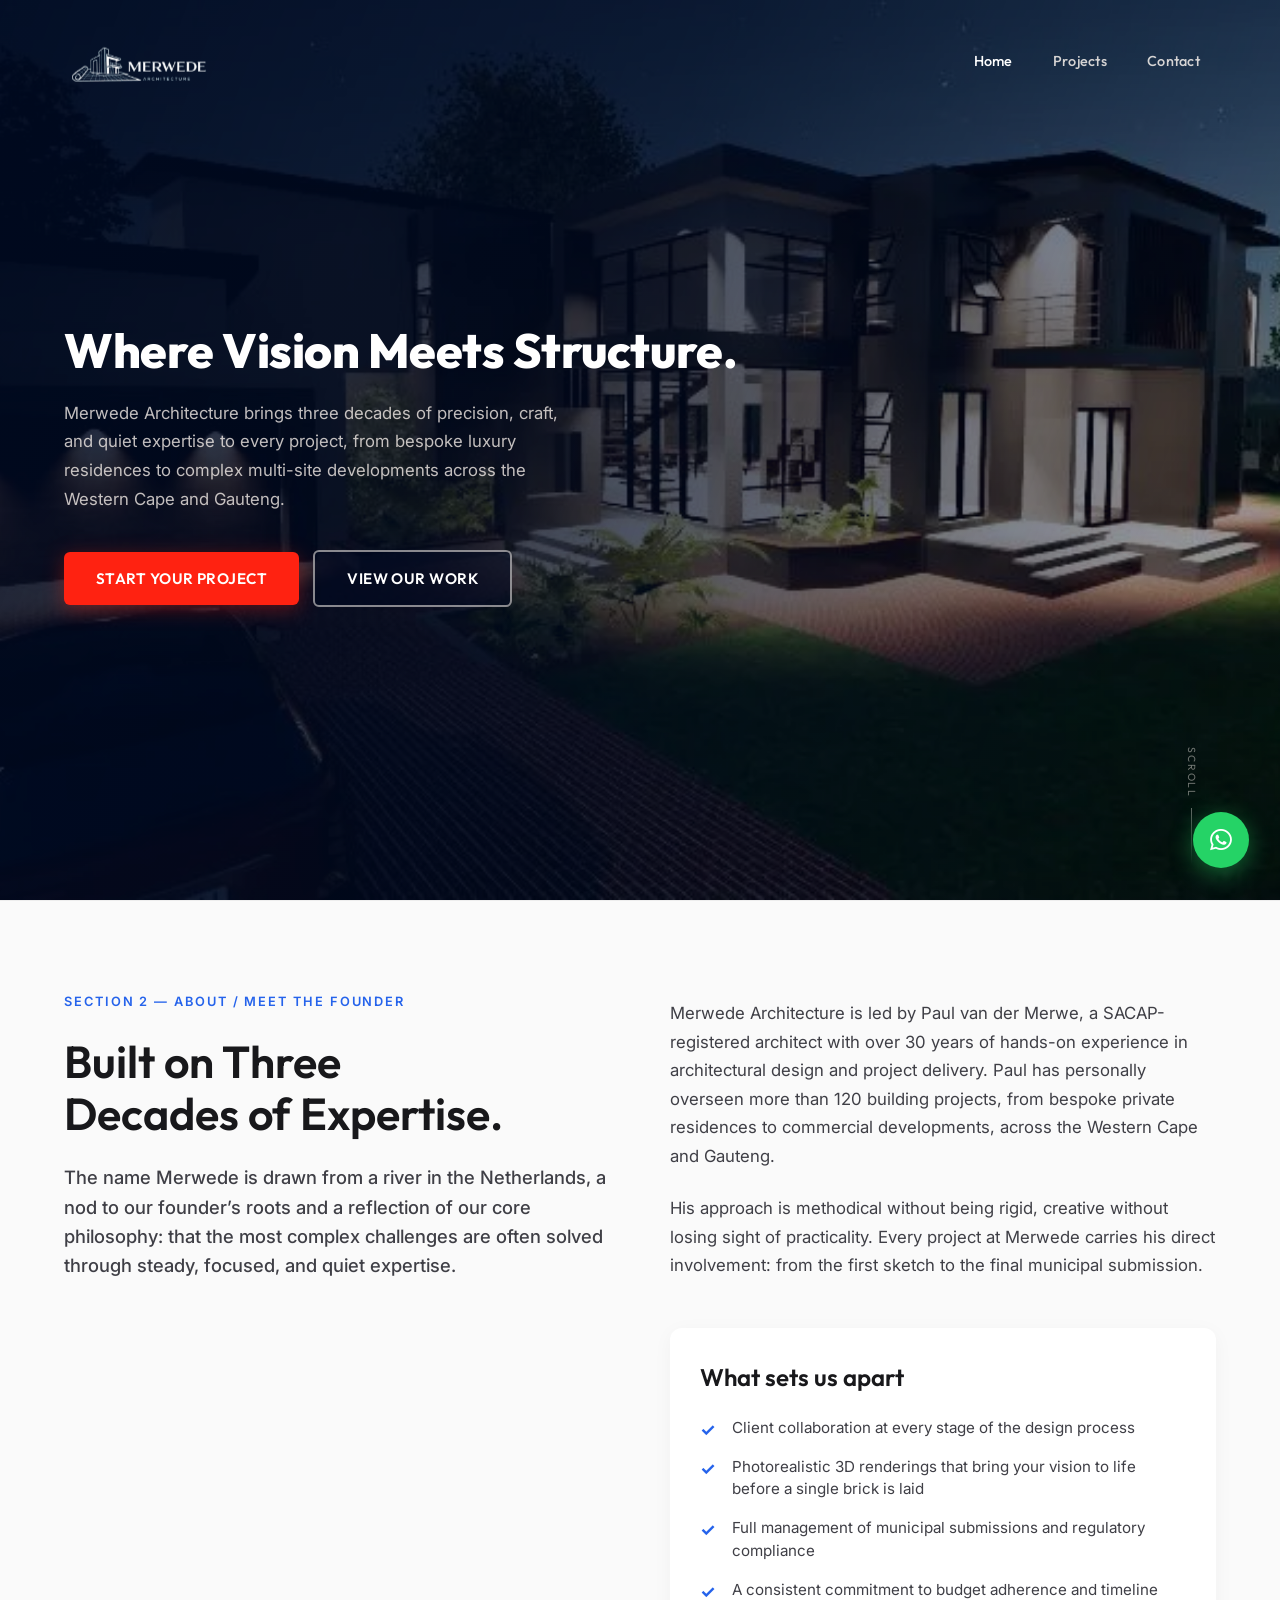
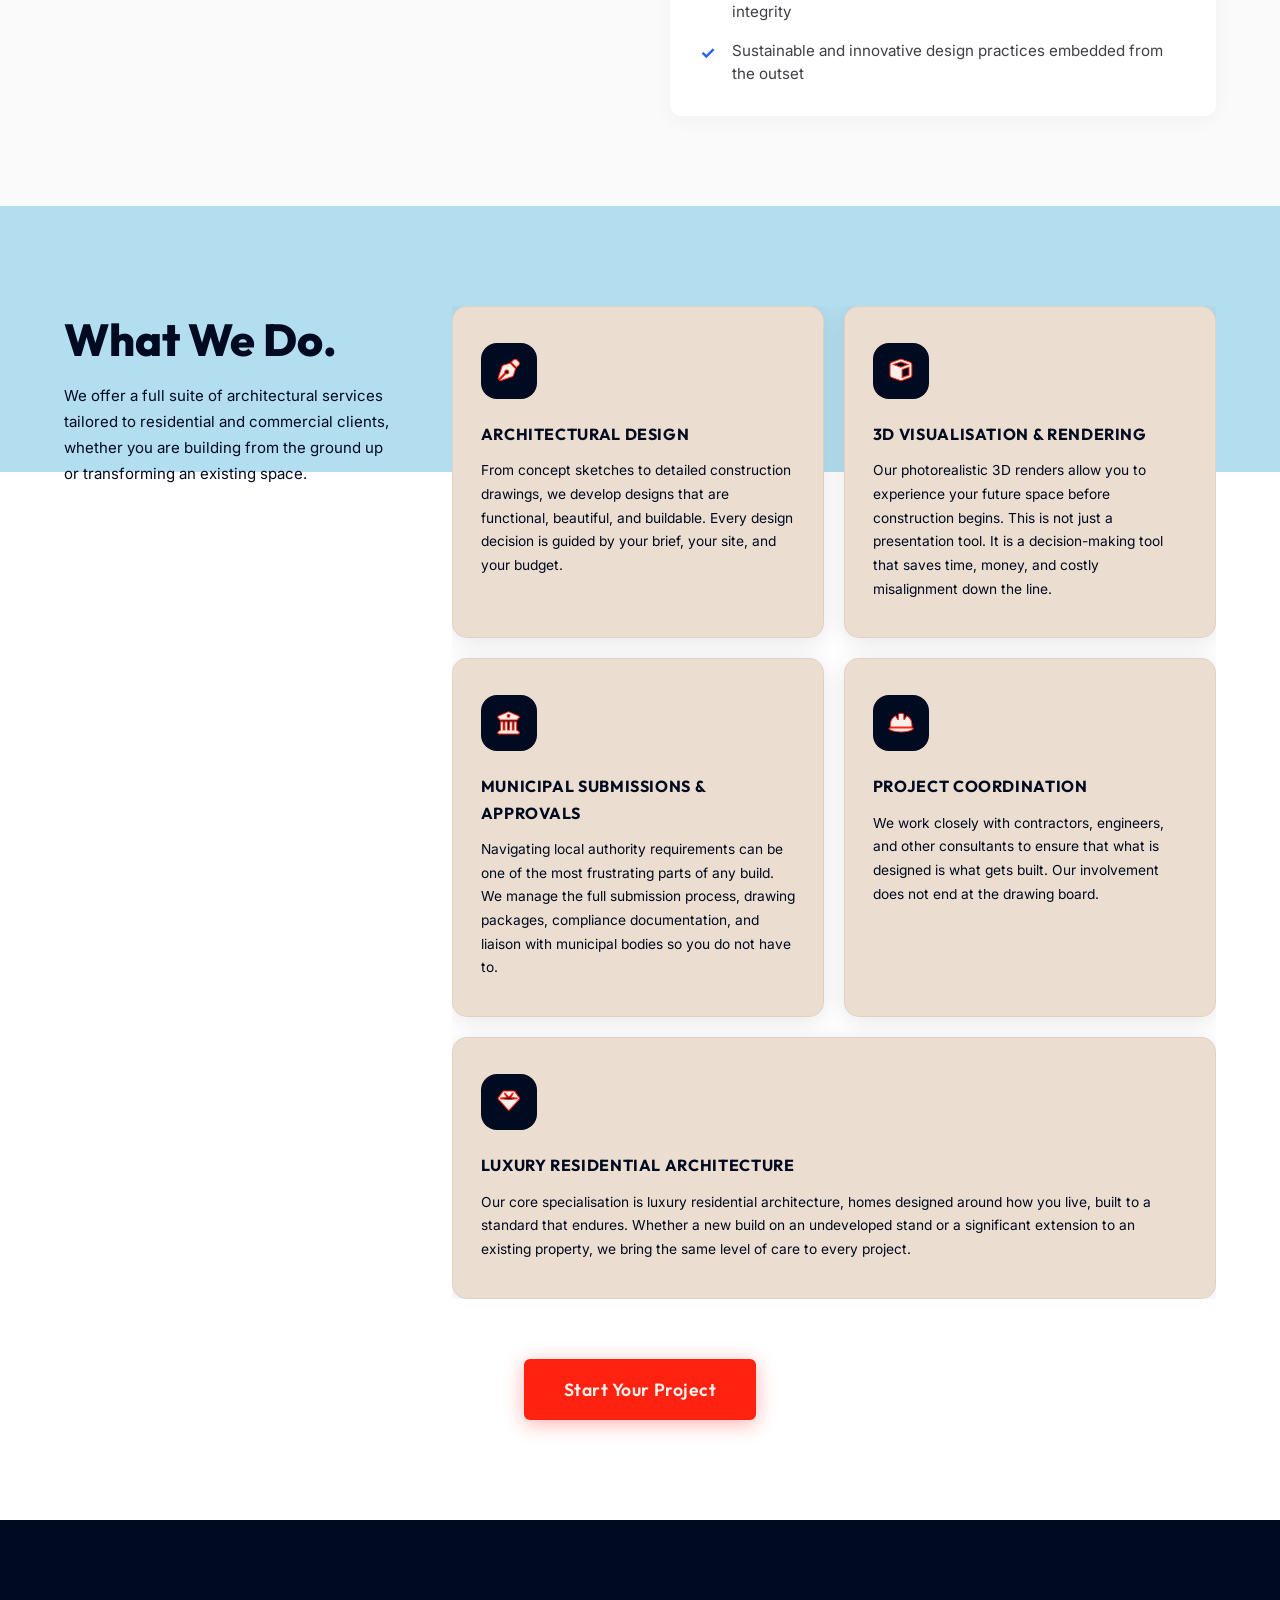
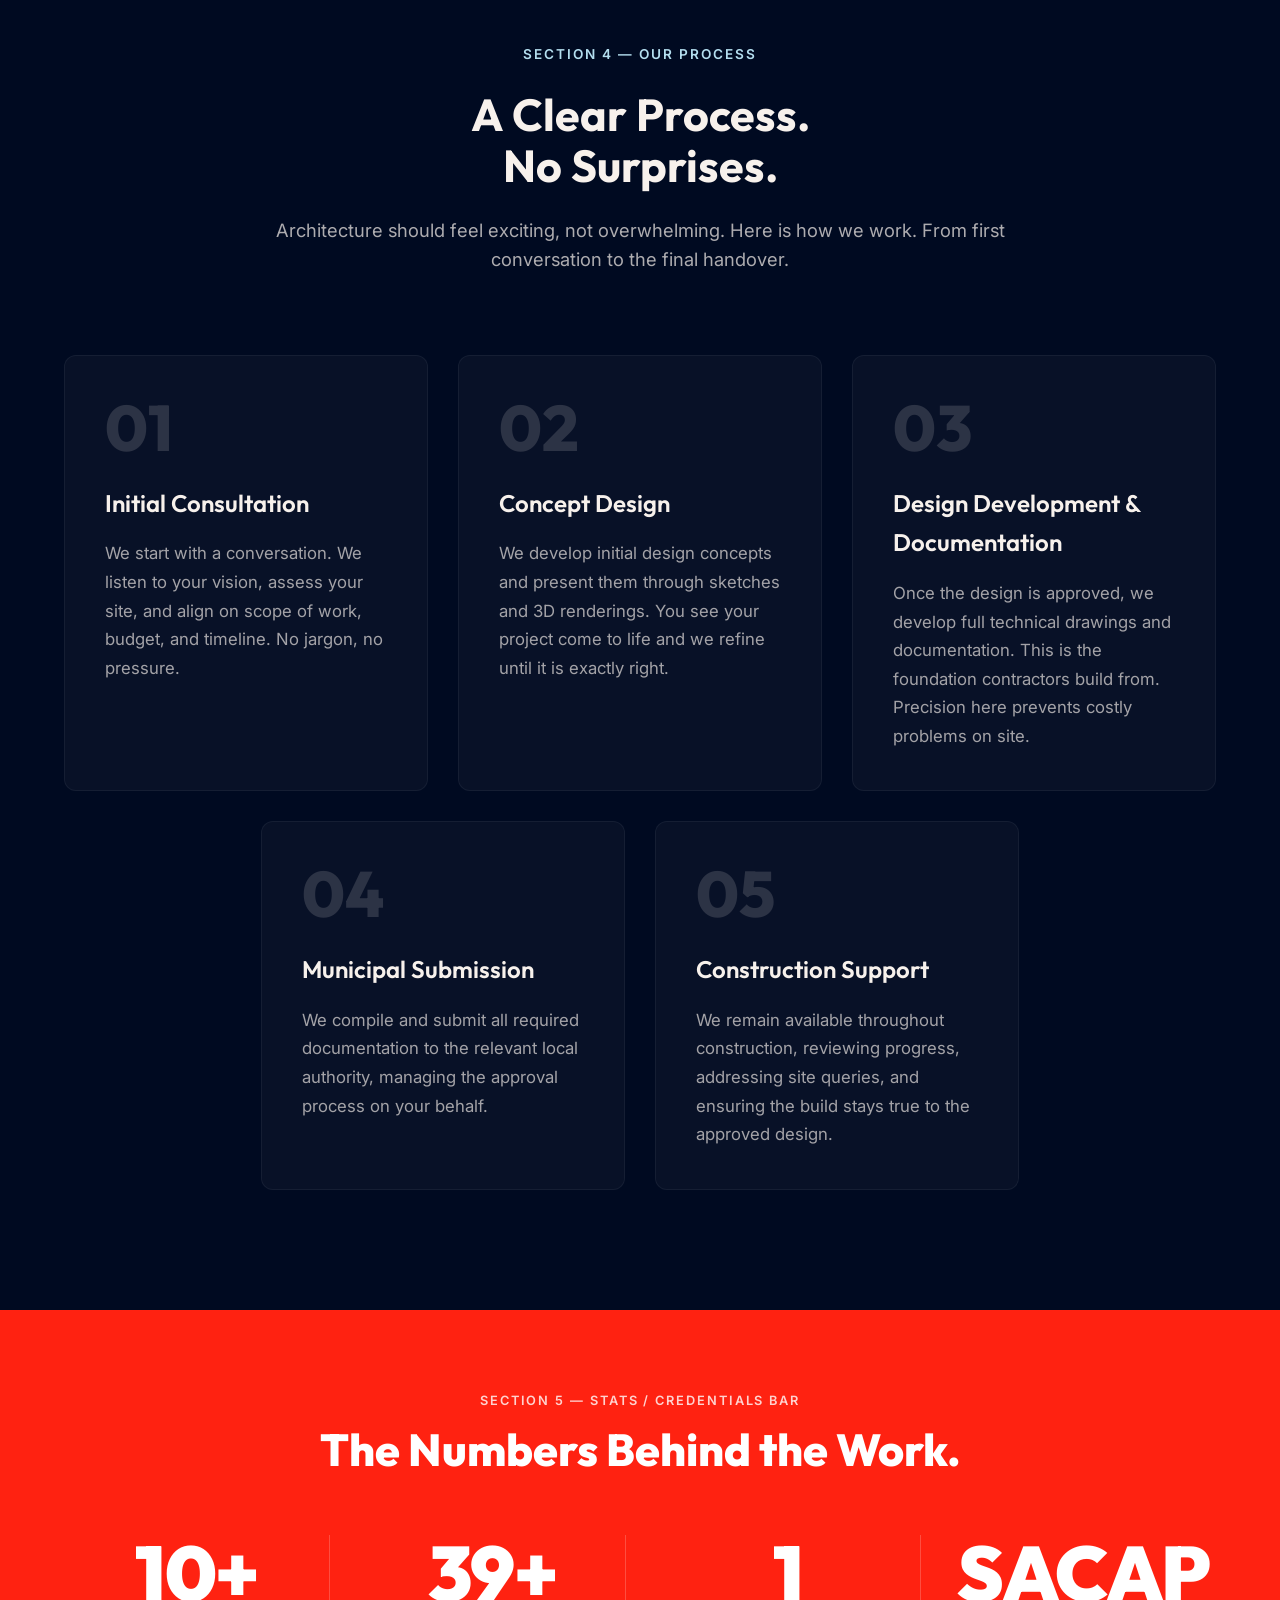
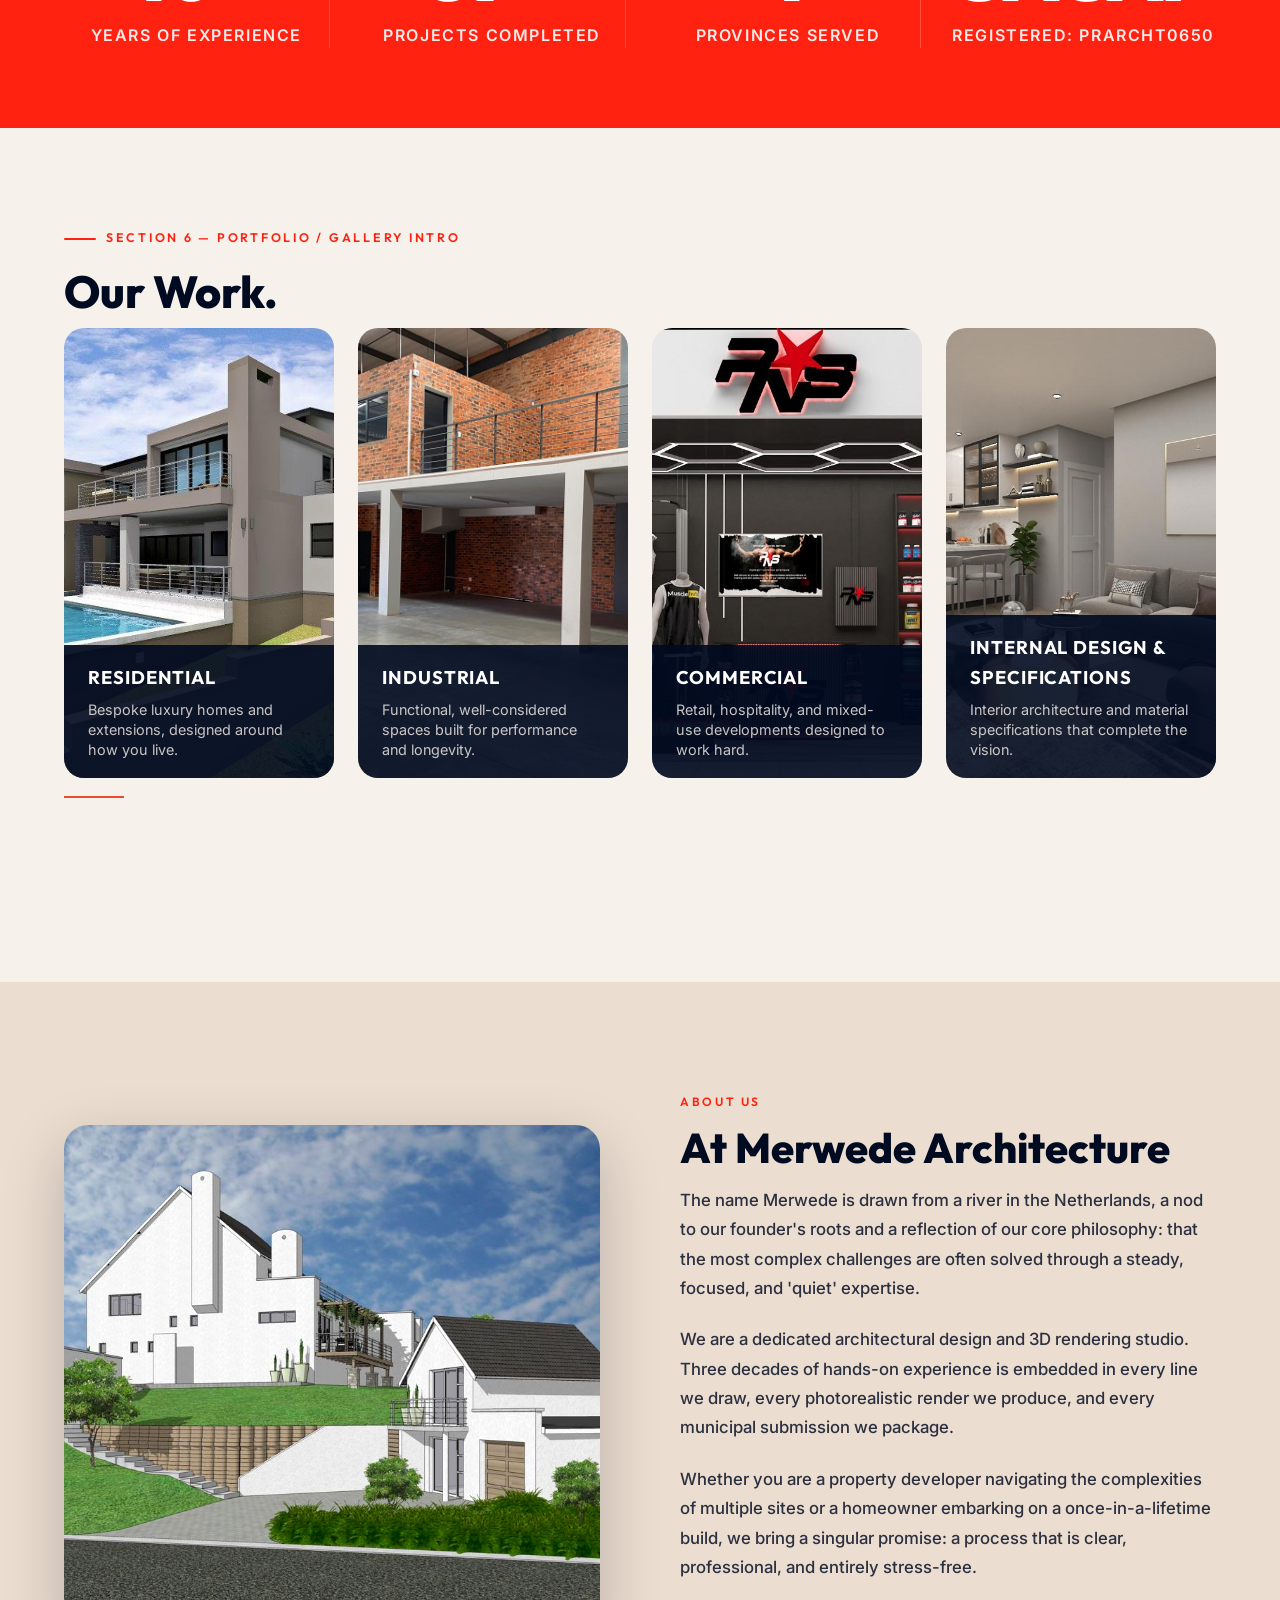
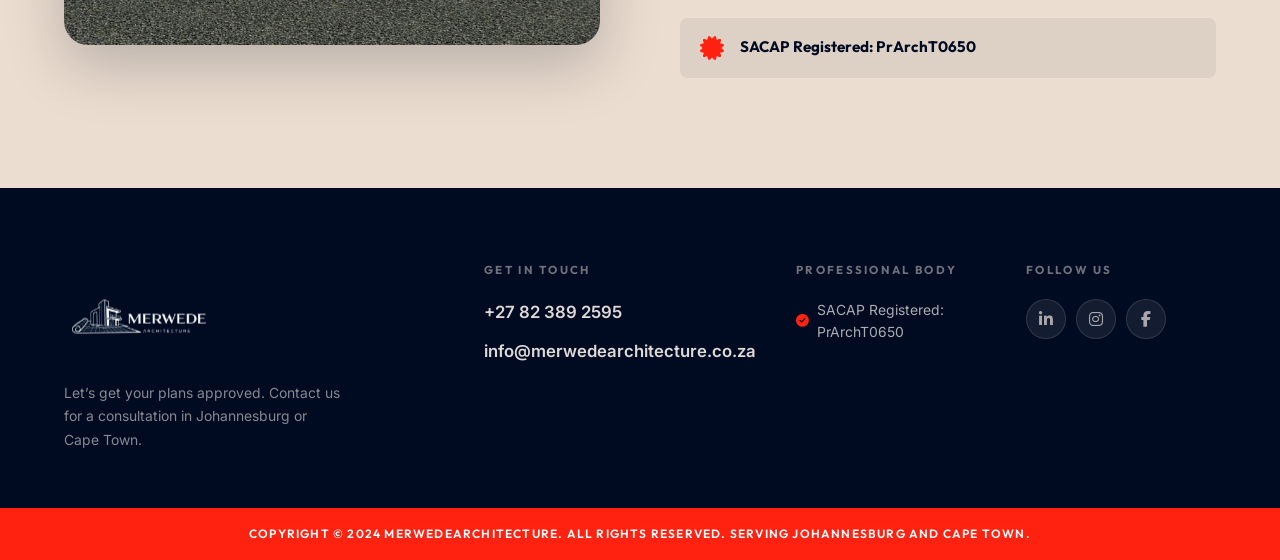
==== index.html @ db432b38 "section 6 added header and text on the projects cards" ====
<!DOCTYPE html>
<html lang="en">

<head>

  <meta charset="UTF-8" />
  <meta name="viewport" content="width=device-width, initial-scale=1.0" />
  <title>Merwede Architecture | Architectural Vision. Precision Build .</title>
  <meta name="description"
    content="Merwede Architecture is a Cape Town-based architectural design and 3D rendering studio. SACAP Registered. Specializing in council submissions across the Northern & Southern Suburbs." />
  <link rel="preconnect" href="https://fonts.googleapis.com" />
  <link rel="preconnect" href="https://fonts.gstatic.com" crossorigin />
  <link
    href="https://fonts.googleapis.com/css2?family=Outfit:wght@300;400;500;600;700;800;900&family=Inter:wght@300;400;500;600&display=swap"
    rel="stylesheet" />
  <link rel="stylesheet" href="https://cdnjs.cloudflare.com/ajax/libs/font-awesome/6.5.0/css/all.min.css" />
  <link rel="icon" type="image/png" href="logo.png" />
  <link rel="stylesheet" href="styles.css" />
  <!-- ===================== TRACKING SCRIPTS ===================== -->

  <!-- Google tag (gtag.js) -->
  <script async src="https://www.googletagmanager.com/gtag/js?id=G-8H4WT26PH3"></script>
  <script>
    window.dataLayer = window.dataLayer || [];
    function gtag() { dataLayer.push(arguments); }
    gtag('js', new Date());

    gtag('config', 'G-8H4WT26PH3');
  </script>
  <script src="https://t.contentsquare.net/uxa/ec106db3bb3d9.js"></script>

  <!-- Google Search Console -->
  <meta name="google-site-verification" content="vQ303lfDIGvDUkxrw9TMDYfI-KoymO3WtDyY6idUm0E" />

  <!-- Microsoft Clarity -->
  <script type="text/javascript">
    (function (c, l, a, r, i, t, y) {
      c[a] = c[a] || function () { (c[a].q = c[a].q || []).push(arguments) };
      t = l.createElement(r); t.async = 1; t.src = "https://www.clarity.ms/tag/" + i;
      y = l.getElementsByTagName(r)[0]; y.parentNode.insertBefore(t, y);
    })(window, document, "clarity", "script", "wfkl852x3f");
  </script>
  <!-- Meta Pixel Code -->
  <script>
    !function (f, b, e, v, n, t, s) {
      if (f.fbq) return; n = f.fbq = function () {
        n.callMethod ?
          n.callMethod.apply(n, arguments) : n.queue.push(arguments)
      };
      if (!f._fbq) f._fbq = n; n.push = n; n.loaded = !0; n.version = '2.0';
      n.queue = []; t = b.createElement(e); t.async = !0;
      t.src = v; s = b.getElementsByTagName(e)[0];
      s.parentNode.insertBefore(t, s)
    }(window, document, 'script',
      'https://connect.facebook.net/en_US/fbevents.js');
    fbq('init', '1763597548348383');
    fbq('track', 'PageView');
  </script>
  <noscript><img height="1" width="1" style="display:none"
      src="https://www.facebook.com/tr?id=1763597548348383&ev=PageView&noscript=1" /></noscript>
  <!-- End Meta Pixel Code -->
</head>

<body>

  <!-- ===================== NAVIGATION ===================== -->
  <header id="header">
    <nav class="nav-container">
      <div class="nav-logo">
        <a href="#home">
          <img src="final logo.png" alt="Merwede Architecture Logo">
        </a>
      </div>
      <button class="nav-toggle" id="navToggle" aria-label="Open menu">
        <span></span><span></span><span></span>
      </button>
      <ul class="nav-links" id="navLinks">
        <li><a href="index.html" class="nav-link" style="color:#fff;">Home</a></li>
        <li><a href="portfolio.html" class="nav-link">Projects</a></li>
        <li><a href="contact.html" class="nav-link">Contact</a></li>
      </ul>
    </nav>
  </header>

  <!-- ===================== HERO ===================== -->
  <section id="home" class="hero" style="background-image: url('final_banner.webp')">
    <div class="hero-overlay"></div>
    <div class="hero-content">
      <h1 class="hero-title">Where Vision Meets Structure.</h1>
      <p class="hero-sub">Merwede Architecture brings three decades of precision, craft, and quiet expertise to every
        project, from bespoke luxury residences to complex multi-site developments across the Western Cape and Gauteng.
      </p>
      <div class="hero-buttons">
        <a href="contact.html" class="btn btn-primary" id="heroCtaPrimary">START YOUR PROJECT</a>
        <a href="portfolio.html" class="btn btn-secondary">VIEW OUR WORK </a>
      </div>
    </div>
    <div class="hero-scroll-hint">
      <span>Scroll</span>
      <div class="hero-scroll-line"></div>
    </div>
  </section>

  <!-- ===================== ABOUT / MEET THE FOUNDER ===================== -->
  <section id="about-founder" class="about-founder">
    <div class="container founder-layout">

      <div class="founder-left">
        <h2 class="founder-eyebrow">SECTION 2 — ABOUT / MEET THE FOUNDER</h2>
        <h3 class="founder-title">Built on Three Decades of Expertise.</h3>
        <p class="founder-lead">The name Merwede is drawn from a river in the Netherlands, a nod to our founder’s roots
          and a reflection of our core philosophy: that the most complex challenges are often solved through steady,
          focused, and quiet expertise.</p>
      </div>

      <div class="founder-right">
        <p class="founder-text">Merwede Architecture is led by Paul van der Merwe, a SACAP-registered architect with
          over 30 years of hands-on experience in architectural design and project delivery. Paul has personally
          overseen more than 120 building projects, from bespoke private residences to commercial developments, across
          the Western Cape and Gauteng.</p>

        <p class="founder-text">His approach is methodical without being rigid, creative without losing sight of
          practicality. Every project at Merwede carries his direct involvement: from the first sketch to the final
          municipal submission.</p>

        <div class="founder-differentiators">
          <h4 class="founder-list-title">What sets us apart</h4>
          <ul class="founder-list">
            <li>Client collaboration at every stage of the design process</li>
            <li>Photorealistic 3D renderings that bring your vision to life before a single brick is laid</li>
            <li>Full management of municipal submissions and regulatory compliance</li>
            <li>A consistent commitment to budget adherence and timeline integrity</li>
            <li>Sustainable and innovative design practices embedded from the outset</li>
          </ul>
        </div>
      </div>

    </div>
  </section>

  <!-- ===================== SERVICES ===================== -->
  <section id="services" class="services">
    <div class="container services-layout">

      <!-- LEFT: title + tagline -->
      <div class="services-info">
        <h2 class="services-heading text-night">What We Do.</h2>
        <p class="services-tagline text-night">We offer a full suite of architectural services tailored to residential
          and commercial clients, whether you are building from the ground up or transforming an existing space.</p>
      </div>

      <!-- RIGHT: 5 cards -->
      <div class="services-right">
        <div class="services-slider-wrapper">
          <!-- <button class="services-arrow services-prev" aria-label="Previous"><i
              class="fas fa-chevron-left"></i></button> -->
          <div class="services-viewport" id="servicesViewport" style="overflow: hidden;">
            <div class="services-grid" id="servicesTrack">

              <div class="service-card">
                <div class="service-icon"><i class="fas fa-pen-nib"></i></div>
                <h3 class="service-name text-night">Architectural Design</h3>
                <p class="service-desc text-night">From concept sketches to detailed construction drawings, we develop
                  designs that are functional, beautiful, and buildable. Every design decision is guided by your brief,
                  your site, and your budget.</p>
              </div>

              <div class="service-card">
                <div class="service-icon"><i class="fas fa-cube"></i></div>
                <h3 class="service-name text-night">3D Visualisation & Rendering</h3>
                <p class="service-desc text-night">Our photorealistic 3D renders allow you to experience your future
                  space before construction begins. This is not just a presentation tool. It is a decision-making tool
                  that saves time, money, and costly misalignment down the line.</p>
              </div>

              <div class="service-card">
                <div class="service-icon"><i class="fas fa-university"></i></div>
                <h3 class="service-name text-night">Municipal Submissions & Approvals</h3>
                <p class="service-desc text-night">Navigating local authority requirements can be one of the most
                  frustrating parts of any build. We manage the full submission process, drawing packages, compliance
                  documentation, and liaison with municipal bodies so you do not have to.</p>
              </div>

              <div class="service-card">
                <div class="service-icon"><i class="fas fa-hard-hat"></i></div>
                <h3 class="service-name text-night">Project Coordination</h3>
                <p class="service-desc text-night">We work closely with contractors, engineers, and other consultants to
                  ensure that what is designed is what gets built. Our involvement does not end at the drawing board.
                </p>
              </div>

              <div class="service-card service-card-full">
                <div class="service-icon"><i class="fas fa-gem"></i></div>
                <h3 class="service-name text-night">Luxury Residential Architecture</h3>
                <p class="service-desc text-night">Our core specialisation is luxury residential architecture, homes
                  designed around how you live, built to a standard that endures. Whether a new build on an undeveloped
                  stand or a significant extension to an existing property, we bring the same level of care to every
                  project.</p>
              </div>
            </div>
          </div>
          <!-- <button class="services-arrow services-next" aria-label="Next"><i class="fas fa-chevron-right"></i></button> -->
        </div>
      </div>
    </div>

    <div class="container services-cta-container">
      <a href="contact.html" class="btn btn-primary services-main-cta">Start Your Project</a>
    </div>

    </div>
  </section>

  <!-- ===================== OUR PROCESS ===================== -->
  <section id="process" class="process-section">
    <div class="container process-container">
      <div class="process-header">
        <h2 class="process-eyebrow">SECTION 4 — OUR PROCESS</h2>
        <h3 class="process-title">A Clear Process.<br>No Surprises.</h3>
        <p class="process-sub">Architecture should feel exciting, not overwhelming. Here is how we work. From first conversation to the final handover.</p>
      </div>
      
      <div class="process-list">
        
        <div class="process-step">
          <div class="step-number">01</div>
          <div class="step-content">
            <h4 class="step-title">Initial Consultation</h4>
            <p class="step-desc">We start with a conversation. We listen to your vision, assess your site, and align on scope of work, budget, and timeline. No jargon, no pressure.</p>
          </div>
        </div>

        <div class="process-step">
          <div class="step-number">02</div>
          <div class="step-content">
            <h4 class="step-title">Concept Design</h4>
            <p class="step-desc">We develop initial design concepts and present them through sketches and 3D renderings. You see your project come to life and we refine until it is exactly right.</p>
          </div>
        </div>

        <div class="process-step">
          <div class="step-number">03</div>
          <div class="step-content">
            <h4 class="step-title">Design Development & Documentation</h4>
            <p class="step-desc">Once the design is approved, we develop full technical drawings and documentation. This is the foundation contractors build from. Precision here prevents costly problems on site.</p>
          </div>
        </div>

        <div class="process-step">
          <div class="step-number">04</div>
          <div class="step-content">
            <h4 class="step-title">Municipal Submission</h4>
            <p class="step-desc">We compile and submit all required documentation to the relevant local authority, managing the approval process on your behalf.</p>
          </div>
        </div>

        <div class="process-step">
          <div class="step-number">05</div>
          <div class="step-content">
            <h4 class="step-title">Construction Support</h4>
            <p class="step-desc">We remain available throughout construction, reviewing progress, addressing site queries, and ensuring the build stays true to the approved design.</p>
          </div>
        </div>

      </div>
    </div>
  </section>
  <!-- ===================== STATS / CREDENTIALS BAR ===================== -->
  <section id="stats" class="stats-section">
    <div class="container stats-container">
      <div class="stats-header">
        <h2 class="stats-eyebrow">SECTION 5 — STATS / CREDENTIALS BAR</h2>
        <h3 class="stats-title">The Numbers Behind the Work.</h3>
      </div>
      <div class="stats-grid">
        <div class="stat-item">
          <span class="stat-number"><span class="counter" data-target="30">0</span>+</span>
          <span class="stat-label">Years of Experience</span>
        </div>
        <div class="stat-item">
          <span class="stat-number"><span class="counter" data-target="120">0</span>+</span>
          <span class="stat-label">Projects Completed</span>
        </div>
        <div class="stat-item">
          <span class="stat-number"><span class="counter" data-target="2">0</span></span>
          <span class="stat-label">Provinces Served</span>
        </div>
        <div class="stat-item">
          <span class="stat-number">SACAP</span>
          <span class="stat-label">Registered: PrArchT0650</span>
        </div>
      </div>
    </div>
  </section>

  <section id="portfolio" class="portfolio">
    <div class="container">
      <div class="portfolio-section-header">
        <h2 class="hero-eyebrow" style="color: var(--orange);">SECTION 6 — PORTFOLIO / GALLERY INTRO</h2>
        <h3 class="portfolio-section-title">Our Work.</h3>

        <div class="portfolio-mosaic">

          <!-- Card 1: Residential -->
          <div class="pf-item flip-card">
            <div class="flip-card-inner">
              <div class="flip-card-front"
                style="background-image:url('Residential-20260316T065719Z-3-001/Residential/Cover Photo.jpg')">
                <div class="pf-label-banner">
                  <span class="pf-name">Residential</span>
                  <p class="pf-desc">Bespoke luxury homes and extensions, designed around how you live.</p>
                </div>
                <div class="pf-hover-content">
                  <span class="pf-explore-btn">View Projects <i class="fas fa-arrow-right"></i></span>
                </div>
              </div>
              <div class="flip-card-back">
                <button class="flip-card-close" aria-label="Close details"><i class="fas fa-times"></i></button>

                <button class="fc-arrow fc-prev" aria-label="Previous image"><i
                    class="fas fa-chevron-left"></i></button>
                <button class="fc-arrow fc-next" aria-label="Next image"><i class="fas fa-chevron-right"></i></button>

                <div class="fc-gallery">
                  <div class="fc-slide">
                    <img src="Residential-20260316T065719Z-3-001/Residential/New Luxury Home(1).jpg"
                      alt="New Luxury Home Exterior" class="fc-stage-img">
                    <div class="fc-slide-caption">New Luxury Home(1)</div>
                  </div>
                  <div class="fc-slide">
                    <img src="Residential-20260316T065719Z-3-001/Residential/New Luxury Home.jpg"
                      alt="New Luxury Home View 2" class="fc-stage-img">
                    <div class="fc-slide-caption">New Luxury Home</div>
                  </div>
                  <div class="fc-slide">
                    <img src="Residential-20260316T065719Z-3-001/Residential/Entertainment Area with Firepit.jpg"
                      alt="Entertainment Area with Firepit" class="fc-stage-img">
                    <div class="fc-slide-caption">Entertainment Area with Firepit</div>
                  </div>
                  <div class="fc-slide">
                    <img src="Residential-20260316T065719Z-3-001/Residential/Complete Renovation.jpg"
                      alt="Complete Renovation" class="fc-stage-img">
                    <div class="fc-slide-caption">Complete Renovation</div>
                  </div>
                  <div class="fc-slide">
                    <img src="Residential-20260316T065719Z-3-001/Residential/Apartment Block Seapoint.jpg"
                      alt="Apartment Block Seapoint" class="fc-stage-img">
                    <div class="fc-slide-caption">Apartment Block Seapoint</div>
                  </div>
                  <div class="fc-slide">
                    <img src="Residential-20260316T065719Z-3-001/Residential/West Beach Apartment Block.jpg"
                      alt="West Beach Apartment Block" class="fc-stage-img">
                    <div class="fc-slide-caption">West Beach Apartment Block</div>
                  </div>
                </div>
              </div>
            </div>
          </div>

          <!-- Card 2: Industrial -->
          <div class="pf-item flip-card">
            <div class="flip-card-inner">
              <div class="flip-card-front" style="background-image:url('Industrial/Cover Photo.jpg')">
                <div class="pf-label-banner">
                  <span class="pf-name">Industrial</span>
                  <p class="pf-desc">Functional, well-considered spaces built for performance and longevity.</p>
                </div>
                <div class="pf-hover-content">
                  <span class="pf-explore-btn">View Projects <i class="fas fa-arrow-right"></i></span>
                </div>
              </div>
              <div class="flip-card-back">
                <button class="flip-card-close" aria-label="Close details"><i class="fas fa-times"></i></button>

                <button class="fc-arrow fc-prev" aria-label="Previous image"><i
                    class="fas fa-chevron-left"></i></button>
                <button class="fc-arrow fc-next" aria-label="Next image"><i class="fas fa-chevron-right"></i></button>

                <div class="fc-gallery">
                  <div class="fc-slide">
                    <img src="Industrial/Factory Building_.jpg" alt="Factory Building" class="fc-stage-img">
                    <div class="fc-slide-caption">Factory Building_</div>
                  </div>
                  <div class="fc-slide">
                    <img src="Industrial/Factory_.jpg" alt="Factory Interior" class="fc-stage-img">
                    <div class="fc-slide-caption">Factory_</div>
                  </div>
                  <div class="fc-slide">
                    <img src="Industrial/Industrial Office Space.jpg" alt="Industrial Office Space"
                      class="fc-stage-img">
                    <div class="fc-slide-caption">Industrial Office Space</div>
                  </div>
                  <div class="fc-slide">
                    <img src="Industrial/Industrial Workshop.jpg" alt="Industrial Workshop" class="fc-stage-img">
                    <div class="fc-slide-caption">Industrial Workshop</div>
                  </div>
                </div>
              </div>
            </div>
          </div>

          <!-- Card 3: Commercial -->
          <div class="pf-item flip-card">
            <div class="flip-card-inner">
              <div class="flip-card-front" style="background-image:url('Commercial/Cover Photo.jpg')">
                <div class="pf-label-banner">
                  <span class="pf-name">Commercial</span>
                  <p class="pf-desc">Retail, hospitality, and mixed-use developments designed to work hard.</p>
                </div>
                <div class="pf-hover-content">
                  <span class="pf-explore-btn">View Projects <i class="fas fa-arrow-right"></i></span>
                </div>
              </div>
              <div class="flip-card-back">
                <button class="flip-card-close" aria-label="Close details"><i class="fas fa-times"></i></button>

                <button class="fc-arrow fc-prev" aria-label="Previous image"><i
                    class="fas fa-chevron-left"></i></button>
                <button class="fc-arrow fc-next" aria-label="Next image"><i class="fas fa-chevron-right"></i></button>

                <div class="fc-gallery">
                  <div class="fc-slide">
                    <img src="Commercial/Hospice Medical Centre.jpg" alt="Hospice Medical Centre" class="fc-stage-img">
                    <div class="fc-slide-caption">Hospice Medical Centre</div>
                  </div>
                  <div class="fc-slide">
                    <img src="Commercial/Hospice Medical Centre (2).jpg" alt="Hospice Medical Facility"
                      class="fc-stage-img">
                    <div class="fc-slide-caption">Hospice Medical Facility</div>
                  </div>
                  <div class="fc-slide">
                    <img src="Commercial/Shop Render Bayside Mall.jpg" alt="Shop Render Bayside Mall"
                      class="fc-stage-img">
                    <div class="fc-slide-caption">Shop Render Bayside Mall</div>
                  </div>
                </div>
              </div>
            </div>
          </div>

          <!-- Card 4: Internal Design & Specifications -->
          <div class="pf-item flip-card">
            <div class="flip-card-inner">
              <div class="flip-card-front"
                style="background-image:url('Internal Design and Specification/Internal Apartment Render.jpg')">
                <div class="pf-label-banner">
                  <span class="pf-name">Internal Design & Specifications</span>
                  <p class="pf-desc">Interior architecture and material specifications that complete the vision.</p>
                </div>
                <div class="pf-hover-content">
                  <span class="pf-explore-btn">View Projects <i class="fas fa-arrow-right"></i></span>
                </div>
              </div>
              <div class="flip-card-back">
                <button class="flip-card-close" aria-label="Close details"><i class="fas fa-times"></i></button>

                <button class="fc-arrow fc-prev" aria-label="Previous image"><i
                    class="fas fa-chevron-left"></i></button>
                <button class="fc-arrow fc-next" aria-label="Next image"><i class="fas fa-chevron-right"></i></button>

                <div class="fc-gallery">
                  <div class="fc-slide">
                    <img src="Internal Design and Specification/Internal Apartment Render(1).jpg"
                      alt="Internal Apartment Render 2" class="fc-stage-img">
                    <div class="fc-slide-caption">Internal Apartment Render(1)</div>
                  </div>
                  <div class="fc-slide">
                    <img src="Internal Design and Specification/Braai Room.jpg" alt="Braai Room" class="fc-stage-img">
                    <div class="fc-slide-caption">Braai Room</div>
                  </div>
                  <div class="fc-slide">
                    <img src="Internal Design and Specification/Double Volume Staircase.jpg"
                      alt="Double Volume Staircase" class="fc-stage-img">
                    <div class="fc-slide-caption">Double Volume Staircase</div>
                  </div>
                  <div class="fc-slide">
                    <img src="Internal Design and Specification/Home Theatre.jpg" alt="Home Theatre"
                      class="fc-stage-img">
                    <div class="fc-slide-caption">Home Theatre</div>
                  </div>
                </div>
              </div>
            </div>
          </div>

        </div>
      </div>
  </section>

  <!-- ===================== PROJECT MODAL ===================== -->
  <div class="proj-modal" id="projModal" role="dialog" aria-modal="true" aria-label="Project details">
    <div class="proj-modal__backdrop" onclick="closeProject()"></div>
    <div class="proj-modal__card" id="projCard">
      <!-- Slider side -->
      <div class="proj-modal__slider" id="projSlider">
        <button class="proj-slide-btn proj-slide-btn--prev" onclick="slideImg(-1)"
          aria-label="Previous">&#8592;</button>
        <div class="proj-slides" id="projSlides"></div>
        <button class="proj-slide-btn proj-slide-btn--next" onclick="slideImg(1)" aria-label="Next">&#8594;</button>
        <div class="proj-slide-dots" id="projDots"></div>
      </div>
      <!-- Info side -->
      <div class="proj-modal__info">
        <button class="proj-modal__close" onclick="closeProject()" aria-label="Close">&times;</button>
        <p class="proj-eyebrow" id="projLocation"></p>
        <h2 class="proj-title" id="projTitle"></h2>
        <p class="proj-desc" id="projDesc"></p>
        <div class="proj-meta" id="projMeta"></div>
        <a href="contact.html" class="btn btn-primary proj-cta">Start a Similar Project</a>
      </div>
    </div>
  </div>

  <!-- ===================== ABOUT ===================== -->
  <section id="about" class="about">
    <div class="container about-grid">
      <div class="about-image-col">
        <div class="about-image-wrap">
          <img src="New Renders/usethese image.jpg" alt="Paul van Meer, Principal Architect at Merwede Architecture" />
        </div>
      </div>
      <div class="about-content-col">
        <p class="section-eyebrow">About Us</p>
        <h2 class="section-title">At Merwede Architecture</h2>
        <p class="about-lead">The name Merwede is drawn from a river in the Netherlands, a nod to our founder's roots
          and a reflection of our core philosophy: that the most complex challenges are often solved through a steady,
          focused, and 'quiet' expertise.</p>
        <p class="about-lead">We are a dedicated architectural design and 3D rendering studio. Three decades of hands-on
          experience is embedded in every line we draw, every photorealistic render we produce, and every municipal
          submission we package.</p>
        <p class="about-lead">Whether you are a property developer navigating the complexities of multiple sites or a
          homeowner embarking on a once-in-a-lifetime build, we bring a singular promise: a process that is clear,
          professional, and entirely stress-free.</p>
        <div class="about-credentials">
          <div class="credential-item">
            <i class="fas fa-certificate"></i>
            <div>
              <strong>SACAP Registered: PrArchT0650</strong>
            </div>
          </div>
        </div>
      </div>
    </div>
  </section>



  <!-- ===================== FOOTER ===================== -->
  <footer class="footer">
    <div class="footer-main">
      <div class="container footer-grid">

        <div class="footer-brand">
          <div class="nav-logo footer-logo">
            <a href="index.html">
              <img src="final logo.png" alt="Merwede Architecture Logo">
            </a>
          </div>
          <p class="footer-tagline">Let’s get your plans approved. Contact us for a consultation in Johannesburg or Cape
            Town.</p>
        </div>

        <div class="footer-col">
          <h4 class="footer-col-title">Get In Touch</h4>
          <div class="footer-contact-text">
            <a href="https://wa.me/27823892595" target="_blank" rel="noopener" class="footer-contact-link">
              +27 82 389 2595
            </a>
            <a href="mailto:info@merwedearchitecture.co.za" class="footer-contact-link">
              info@merwedearchitecture.co.za
            </a>
          </div>
        </div>

        <div class="footer-col">
          <h4 class="footer-col-title">Professional Body</h4>
          <ul class="footer-pro-list">
            <li><i class="fas fa-check-circle"></i> SACAP Registered: PrArchT0650</li>
          </ul>
        </div>

        <div class="footer-col">
          <h4 class="footer-col-title">Follow Us</h4>
          <div class="footer-social">
            <a href="https://www.linkedin.com/company/merwede-architecture/" target="_blank" rel="noopener"
              class="social-icon social-icon--linkedin" aria-label="LinkedIn">
              <i class="fab fa-linkedin-in"></i>
            </a>
            <a href="https://www.instagram.com/merwede_architecture?igsh=bG5kM3BmMHZyMTdk" target="_blank"
              rel="noopener" class="social-icon social-icon--instagram" aria-label="Instagram">
              <i class="fab fa-instagram"></i>
            </a>
            <a href="https://www.facebook.com/search/top?q=merwede%20architecture" target="_blank" rel="noopener"
              class="social-icon social-icon--facebook" aria-label="Facebook">
              <i class="fab fa-facebook-f"></i>
            </a>
          </div>
        </div>

      </div>
    </div>
    <div class="footer-bar">
      <div class="container">
        <p>Copyright &copy; 2024 MerwedeArchitecture. All Rights Reserved. Serving Johannesburg and Cape Town.</p>
      </div>
    </div>
  </footer>

  <script src="script.js"></script>

  <!-- ===================== FLOATING WHATSAPP ===================== -->
  <a href="https://wa.me/27823892595" class="wa-float" target="_blank" rel="noopener" aria-label="Chat on WhatsApp"
    id="waFloat">
    <span class="wa-float__label">Chat with us</span>
    <span class="wa-float__btn"><i class="fab fa-whatsapp"></i></span>
  </a>
</body>

</html>
---- styles.css ----
/* ==========================================
   MERWEDE ARCHITECTURE — MASTER STYLESHEET
   ========================================== */

/* ---- CSS Custom Properties ---- */
:root {
  --night: #000A21;
  --snow: #F7F1EC;
  --cream: #EBDDCF;
  --orange: #FF2211;
  --dew: #B3DEEF;
  --dawn: #3B5772;

  --font-heading: 'Outfit', sans-serif;
  --font-body: 'Inter', sans-serif;

  --nav-h: 120px;
  --radius-sm: 8px;
  --radius-md: 16px;
  --radius-lg: 24px;
  --shadow-card: 0 4px 24px rgba(0, 10, 33, 0.10);
  --shadow-hover: 0 12px 40px rgba(0, 10, 33, 0.18);
  --transition: 0.32s cubic-bezier(.4, 0, .2, 1);
}

/* ---- Reset & Base ---- */
*,
*::before,
*::after {
  box-sizing: border-box;
  margin: 0;
  padding: 0;
}

html {
  scroll-behavior: smooth;
  font-size: 16px;
}

body {
  font-family: var(--font-body);
  color: var(--night);
  background: var(--snow);
  line-height: 1.65;
  overflow-x: hidden;
}

img {
  display: block;
  max-width: 100%;
  filter: contrast(1.04) saturate(1.08) brightness(1.02);
  image-rendering: -webkit-optimize-contrast;
  image-rendering: crisp-edges;
}

.nav-logo a {
  display: flex;
  align-items: center;
}

.nav-logo img {
  height: 104px;
  transform: scale(1.45);
  transform-origin: left center;
  width: auto;
  border-radius: 0;
  background: transparent;
}

.footer-logo img {
  height: 104px;
  transform: scale(1.45);
  transform-origin: left center;
  width: auto;
  border-radius: 0;
  background: transparent;
  padding: 0;
}

a {
  text-decoration: none;
  color: inherit;
}

ul {
  list-style: none;
}

button {
  cursor: pointer;
  border: none;
  background: none;
  font: inherit;
}

/* ---- Container ---- */
.container {
  width: 100%;
  max-width: 1200px;
  margin: 0 auto;
  padding: 0 24px;
}

/* ---- Buttons ---- */
.btn {
  display: inline-flex;
  align-items: center;
  gap: 8px;
  padding: 14px 32px;
  border-radius: 6px;
  font-family: var(--font-heading);
  font-weight: 600;
  font-size: 0.95rem;
  letter-spacing: 0.03em;
  transition: transform var(--transition), box-shadow var(--transition), background var(--transition);
  cursor: pointer;
  white-space: nowrap;
}

.btn-primary {
  background: var(--orange);
  color: #fff;
  box-shadow: 0 4px 20px rgba(255, 34, 17, 0.35);
}

.btn-primary:hover {
  transform: scale(1.06) translateY(-2px);
  box-shadow: 0 8px 32px rgba(255, 34, 17, 0.5);
}

.btn-secondary {
  background: rgba(0, 10, 33, 0.65);
  color: #fff;
  border: 2px solid rgba(247, 241, 236, 0.55);
}

.btn-secondary:hover {
  background: rgba(0, 10, 33, 0.85);
  border-color: rgba(247, 241, 236, 0.85);
  transform: translateY(-2px);
}

.btn-sm {
  padding: 10px 22px;
  font-size: 0.85rem;
}

.btn-full {
  width: 100%;
  justify-content: center;
}

/* ==========================================
   NAVIGATION
   ========================================== */
#header {
  position: fixed;
  top: 0;
  left: 0;
  right: 0;
  z-index: 1000;
  transition: background var(--transition), box-shadow var(--transition), padding var(--transition);
  background: transparent;
  padding: 0;
}

#header.scrolled {
  background: rgba(0, 10, 33, 0.95);
  backdrop-filter: blur(12px);
  box-shadow: 0 2px 20px rgba(0, 0, 0, 0.25);
}

#header.nav-blue-bg.scrolled {
  background: rgba(10, 43, 82, 0.98); /* Distinct blue for light backgrounds */
  box-shadow: 0 4px 20px rgba(10, 43, 82, 0.3);
}

.nav-container {
  max-width: 1200px;
  margin: 0 auto;
  padding: 0 24px;
  height: var(--nav-h);
  display: flex;
  align-items: center;
  justify-content: space-between;
}

.nav-logo {
  display: flex;
  align-items: center;
  gap: 12px;
}

.logo-icon svg {
  border-radius: 6px;
}

.logo-text {
  display: flex;
  flex-direction: column;
  line-height: 1.1;
}

.logo-main {
  font-family: var(--font-heading);
  font-size: 1.1rem;
  font-weight: 800;
  letter-spacing: 0.14em;
  color: #fff;
}

.logo-sub {
  font-family: var(--font-heading);
  font-size: 0.55rem;
  font-weight: 400;
  letter-spacing: 0.28em;
  color: var(--dew);
}

.nav-links {
  display: flex;
  align-items: center;
  gap: 8px;
}

.nav-link {
  font-family: var(--font-heading);
  font-size: 0.9rem;
  font-weight: 500;
  color: rgba(247, 241, 236, 0.85);
  padding: 8px 16px;
  border-radius: 50px;
  transition: color var(--transition), background var(--transition);
  letter-spacing: 0.02em;
}

.nav-link:hover {
  color: #fff;
  background: rgba(255, 255, 255, 0.08);
}

.nav-link.nav-cta {
  background: var(--orange);
  color: #fff;
  padding: 9px 22px;
  font-weight: 600;
}

.nav-link.nav-cta:hover {
  background: #e01c0c;
  transform: translateY(-1px);
}

.nav-toggle {
  display: none;
  flex-direction: column;
  gap: 5px;
  padding: 6px;
}

.nav-toggle span {
  display: block;
  width: 24px;
  height: 2px;
  background: #fff;
  border-radius: 2px;
  transition: var(--transition);
}

/* ==========================================
   HERO
   ========================================== */
.hero {
  min-height: 100vh;
  position: relative;
  display: flex;
  align-items: center;
  background:
    url("hero_bg.png") center center / cover no-repeat;
  overflow: hidden;
}

.hero-overlay {
  position: absolute;
  inset: 0;
  background: linear-gradient(110deg,
      rgba(0, 10, 33, 0.92) 0%,
      rgba(0, 10, 33, 0.75) 45%,
      rgba(0, 10, 33, 0.30) 100%);
  z-index: 1;
}

.hero-content {
  position: relative;
  z-index: 2;
  margin: 0;
  padding: calc(var(--nav-h) + 60px) 24px 100px 80px;
  width: 100%;
}

.hero-eyebrow {
  font-family: var(--font-heading);
  font-size: 0.78rem;
  font-weight: 600;
  letter-spacing: 0.22em;
  text-transform: uppercase;
  color: var(--dew);
  margin-bottom: 18px;
  display: flex;
  align-items: center;
  gap: 10px;
}

.hero-eyebrow::before {
  content: '';
  display: inline-block;
  width: 32px;
  height: 2px;
  background: var(--orange);
  border-radius: 2px;
}

.hero-title {
  font-family: var(--font-heading);
  font-size: clamp(2rem, 3.8vw, 3rem);
  font-weight: 800;
  line-height: 1.08;
  color: #fff;
  margin-bottom: 22px;
  letter-spacing: -0.01em;
}

.hero-title-accent {
  color: #fff;
}

.hero-sub {
  font-size: 1.05rem;
  color: rgba(247, 241, 236, 0.78);
  max-width: 520px;
  margin-bottom: 36px;
  line-height: 1.72;
}

.hero-buttons {
  display: flex;
  align-items: center;
  gap: 14px;
  flex-wrap: wrap;
  margin-bottom: 48px;
}

.hero-badges {
  display: flex;
  gap: 16px;
  flex-wrap: wrap;
}

.hero-badge {
  display: flex;
  align-items: center;
  gap: 7px;
  font-family: var(--font-heading);
  font-size: 0.78rem;
  font-weight: 500;
  color: rgba(247, 241, 236, 0.7);
  background: rgba(255, 255, 255, 0.06);
  border: 1px solid rgba(255, 255, 255, 0.12);
  border-radius: 50px;
  padding: 6px 14px;
  backdrop-filter: blur(6px);
}

.hero-badge i {
  color: var(--dew);
  font-size: 0.72rem;
}

.hero-scroll-hint {
  position: absolute;
  bottom: 36px;
  right: 80px;
  z-index: 2;
  display: flex;
  flex-direction: column;
  align-items: center;
  gap: 10px;
}

.hero-scroll-hint span {
  font-family: var(--font-heading);
  font-size: 0.65rem;
  letter-spacing: 0.18em;
  text-transform: uppercase;
  color: rgba(247, 241, 236, 0.45);
  writing-mode: vertical-lr;
}

.hero-scroll-line {
  width: 1px;
  height: 56px;
  background: linear-gradient(to bottom, rgba(247, 241, 236, 0.4), transparent);
  animation: scrollPulse 2s ease-in-out infinite;
}

@keyframes scrollPulse {

  0%,
  100% {
    opacity: 0.4;
    transform: scaleY(1);
  }

  50% {
    opacity: 1;
    transform: scaleY(0.7);
  }
}

/* ==========================================
   SECTION HEADER (shared)
   ========================================== */
.section-header {
  text-align: center;
  margin-bottom: 60px;
}

.section-eyebrow {
  font-family: var(--font-heading);
  font-size: 0.75rem;
  font-weight: 600;
  letter-spacing: 0.22em;
  text-transform: uppercase;
  color: var(--orange);
  margin-bottom: 12px;
}

.section-title {
  font-family: var(--font-heading);
  font-size: clamp(1.8rem, 3.5vw, 2.6rem);
  font-weight: 800;
  color: var(--night);
  margin-bottom: 14px;
  line-height: 1.15;
}

.section-sub {
  font-size: 1rem;
  color: rgba(0, 10, 33, 0.6);
  max-width: 540px;
  margin: 0 auto;
  line-height: 1.68;
}

.services {
  position: relative;
  padding: 100px 0;
  background: var(--dew);
}

/* 2-col wrapper: left info | right cards */
.services-layout {
  display: grid;
  grid-template-columns: 3fr 7fr;
  gap: 60px;
  align-items: start;
}

/* Left column */
.services-info {
  padding-top: 8px;
  position: sticky;
  top: 140px;
}

.services-heading {
  font-family: var(--font-heading);
  font-size: clamp(2rem, 3.5vw, 3.2rem);
  font-weight: 800;
  color: var(--night);
  line-height: 1.15;
  margin-bottom: 18px;
}

.services-tagline {
  font-size: 0.94rem;
  color: var(--night);
  line-height: 1.72;
  margin-bottom: 30px;
}

/* Right column: cards + cta stacked */
.services-right {
  display: flex;
  flex-direction: column;
  gap: 0;
}

/* 4 cards in a grid */
.services-grid {
  display: grid;
  grid-template-columns: repeat(2, 1fr);
  gap: 20px;
}

.service-card {
  background: var(--cream);
  border-radius: 15px;
  padding: 36px 28px;
  box-shadow: var(--shadow-card);
  transition: transform var(--transition), box-shadow var(--transition);
  border: 1px solid rgba(0, 10, 33, 0.05);
  position: relative;
  overflow: hidden;
}

.service-card-full {
  grid-column: 1 / -1;
}

.service-card:hover {
  transform: translateY(-8px);
  box-shadow: var(--shadow-hover);
}

.service-icon {
  width: 56px;
  height: 56px;
  border-radius: var(--radius-md);
  display: flex;
  align-items: center;
  justify-content: flex-start;
  margin-bottom: 22px;
  transition: transform var(--transition);
}

.service-card:hover .service-icon {
  transform: scale(1.1);
}

.service-icon i {
  font-size: 2.5rem;
  color: var(--orange);
  stroke: var(--orange);
  stroke-width: 1px;
  -webkit-text-stroke: 1px var(--orange);
  transition: text-shadow var(--transition);
}

.service-card:hover .service-icon i {
  text-shadow: 0 0 10px rgba(255, 34, 17, 0.4);
  -webkit-text-stroke: 1.5px var(--orange);
}

.service-icon {
  width: 56px;
  height: 56px;
  background: var(--night);
  border-radius: var(--radius-md);
  display: flex;
  align-items: center;
  justify-content: center;
  margin-bottom: 22px;
  transition: background var(--transition);
}

.service-card:hover .service-icon {
  background: var(--orange);
}

.service-icon i {
  font-size: 1.35rem;
  color: var(--snow);
}

.service-card--accent .service-icon {
  background: var(--dawn);
}

.service-name {
  font-family: var(--font-heading);
  font-size: 1rem;
  font-weight: 700;
  color: var(--night);
  margin-bottom: 12px;
  text-transform: uppercase;
  letter-spacing: 0.04em;
}

.service-desc {
  font-size: 0.86rem;
  color: var(--night);
  line-height: 1.72;
}

.services-cta-container {
  text-align: center;
  margin-top: 60px;
}

.services-main-cta {
  background: var(--orange);
  color: var(--snow);
  padding: 16px 40px;
  font-size: 1.1rem;
}

/* Responsive */
@media (max-width: 960px) {
  .services-layout {
    grid-template-columns: 1fr;
    gap: 36px;
  }
}

/* ==========================================
   PORTFOLIO
   ========================================== */
.portfolio {
  background: var(--snow);
  padding: 100px 0 110px;
}

/* Section header */
.portfolio-section-header {
  margin-bottom: 74px;
  text-align: left;
  position: relative;
  padding-bottom: 20px;
}

.portfolio-section-title {
  font-family: var(--font-heading);
  font-size: clamp(1.9rem, 3.5vw, 2.8rem);
  font-weight: 800;
  color: var(--night);
  line-height: 1.1;
  margin-bottom: 12px;
}

/* Red accent line */
.portfolio-section-header::after {
  content: "";
  position: absolute;
  bottom: 0;
  left: 0;
  width: 60px;
  height: 2px;
  background-color: #E84A33;
  /* Council Red */
}

.portfolio-section-sub {
  font-family: var(--font-body);
  font-size: 0.98rem;
  color: rgba(0, 10, 33, 0.58);
  max-width: 580px;
  line-height: 1.65;
  margin-top: 10px;
}

/* Projects Grid (4-card uniform row) */
.portfolio-mosaic {
  display: grid;
  grid-template-columns: repeat(4, 1fr);
  gap: 24px;
}

@media (max-width: 1024px) {
  .portfolio-mosaic {
    grid-template-columns: repeat(2, 1fr);
  }
}

@media (max-width: 640px) {
  .portfolio-mosaic {
    grid-template-columns: 1fr;
  }
}

/* Portfolio item base (Flip Card Container) */
.pf-item.flip-card {
  perspective: 1200px;
  background: transparent;
  width: 100%;
  height: 450px;
}

.flip-card-inner {
  position: relative;
  width: 100%;
  height: 100%;
  transition: transform 0.6s cubic-bezier(0.4, 0, 0.2, 1);
  transform-style: preserve-3d;
  border-radius: 20px;
}

.flip-card-front,
.flip-card-back {
  position: absolute;
  inset: 0;
  width: 100%;
  height: 100%;
  -webkit-backface-visibility: hidden;
  backface-visibility: hidden;
  border-radius: 20px;
  overflow: hidden;
}

/* Front Side */
.flip-card-front {
  background-size: cover;
  background-position: center;
  background-repeat: no-repeat;
  cursor: pointer;
}

/* Front Side Overlay (Hover) */
.flip-card-front::after {
  content: "";
  position: absolute;
  inset: 0;
  background: var(--orange);
  opacity: 0;
  transition: opacity 0.35s ease;
  z-index: 1;
}

.pf-item.flip-card:hover .flip-card-front::after {
  opacity: 0.85;
}

/* Permanent Category Banner */
.pf-label-banner {
  position: absolute;
  bottom: 0;
  left: 0;
  right: 0;
  padding: 18px 24px;
  background: rgba(0, 10, 33, 0.9);
  z-index: 2;
}

.pf-name {
  display: block;
  font-family: var(--font-heading);
  color: #fff;
  font-size: 1.15rem;
  font-weight: 700;
  text-transform: uppercase;
  letter-spacing: 0.05em;
  margin: 0;
}

.pf-desc {
  font-family: var(--font-body);
  color: rgba(247, 241, 236, 0.8);
  font-size: 0.9rem;
  line-height: 1.4;
  margin: 6px 0 0 0;
}

/* Hover Button Overlay */
.pf-hover-content {
  position: absolute;
  inset: 0;
  z-index: 3;
  display: flex;
  justify-content: center;
  align-items: center;
  opacity: 0;
  transform: translateY(15px);
  transition: opacity 0.35s ease, transform 0.35s ease;
}

.pf-item.flip-card:hover .pf-hover-content {
  opacity: 1;
  transform: translateY(0);
}

.pf-explore-btn {
  pointer-events: none;
  font-size: 0.95rem;
  padding: 14px 28px;
  background: var(--night);
  color: #fff;
  border: 2px solid rgba(255, 255, 255, 0.15);
  border-radius: 6px;
  font-family: var(--font-heading);
  font-weight: 600;
  text-transform: uppercase;
  letter-spacing: 0.05em;
  box-shadow: 0 4px 15px rgba(0, 0, 0, 0.3);
}

/* 3D FLIP MECHANISM (JS Triggers .flipped class) */
.pf-item.flip-card.flipped .flip-card-inner {
  transform: rotateY(180deg);
}

/* Back Side */
.flip-card-back {
  background: var(--night);
  transform: rotateY(180deg);
  display: flex;
  flex-direction: column;
  padding: 0;
  cursor: default;
  overflow: hidden;
}

.flip-card-close {
  position: absolute;
  top: 15px;
  right: 15px;
  color: #fff;
  font-size: 1.5rem;
  z-index: 10;
  cursor: pointer;
  transition: color 0.2s ease, background 0.2s ease;
  background: rgba(0, 10, 33, 0.5);
  border-radius: 50%;
  width: 40px;
  height: 40px;
  display: flex;
  align-items: center;
  justify-content: center;
}

.flip-card-close:hover {
  color: var(--orange);
  background: rgba(0, 10, 33, 0.8);
}

/* Gallery Slider for Back of Card */
.fc-arrow {
  position: absolute;
  top: 50%;
  transform: translateY(-50%);
  width: 40px;
  height: 40px;
  background: rgba(0, 10, 33, 0.6);
  color: #fff;
  border: none;
  border-radius: 50%;
  display: flex;
  align-items: center;
  justify-content: center;
  z-index: 100;
  transition: background 0.3s, color 0.3s;
  cursor: pointer;
}

.fc-arrow i,
.flip-card-close i {
  pointer-events: none;
}

.fc-arrow:hover {
  background: var(--orange);
}

.fc-prev {
  left: 10px;
}

.fc-next {
  right: 10px;
}

.fc-gallery {
  display: flex;
  overflow-x: auto;
  overflow-y: hidden;
  scroll-snap-type: x mandatory;
  -webkit-overflow-scrolling: touch;
  width: 100%;
  height: 100%;
  scrollbar-width: none;
  /* Firefox */
}

.fc-gallery::-webkit-scrollbar {
  display: none;
  /* Chrome, Safari */
}

.fc-slide {
  scroll-snap-align: start;
  flex: 0 0 100%;
  width: 100%;
  height: 100%;
  position: relative;
  display: flex;
  flex-direction: column;
  justify-content: center;
  align-items: center;
}

.fc-slide img {
  width: 100%;
  height: 100%;
  object-fit: cover;
}

.fc-slide-caption {
  position: absolute;
  bottom: 0;
  left: 0;
  right: 0;
  background: rgba(0, 10, 33, 0.75);
  color: #fff;
  padding: 12px 16px;
  text-align: center;
  font-family: var(--font-heading);
  font-size: 0.95rem;
  font-weight: 600;
  letter-spacing: 0.05em;
}

/* ==========================================
   ABOUT
   ========================================== */
.about {
  background: var(--cream);
  padding: 110px 0;
}

.about-grid {
  display: grid;
  grid-template-columns: 1fr 1fr;
  gap: 80px;
  align-items: center;
}

.about-image-col {
  position: relative;
}

.about-image-wrap {
  position: relative;
  border-radius: var(--radius-lg);
  overflow: hidden;
  box-shadow: 0 20px 60px rgba(0, 10, 33, 0.22);
}

.about-image-wrap img {
  width: 100%;
  height: 520px;
  object-fit: cover;
  display: block;
}

.about-image-badge {
  position: absolute;
  bottom: 28px;
  right: -24px;
  background: var(--orange);
  color: #fff;
  border-radius: var(--radius-md);
  padding: 18px 22px;
  display: flex;
  flex-direction: column;
  align-items: center;
  box-shadow: 0 8px 28px rgba(255, 34, 17, 0.4);
}

.about-badge-number {
  font-family: var(--font-heading);
  font-size: 2rem;
  font-weight: 800;
  line-height: 1;
}

.about-badge-text {
  font-family: var(--font-heading);
  font-size: 0.72rem;
  font-weight: 500;
  letter-spacing: 0.08em;
  text-align: center;
  opacity: 0.9;
}

.about-content-col {
  max-width: 560px;
}

.about-lead {
  font-size: 1.05rem;
  color: rgba(0, 10, 33, 0.82);
  line-height: 1.75;
  margin-bottom: 22px;
  font-weight: 500;
}

.about-body {
  font-size: 0.94rem;
  color: rgba(0, 10, 33, 0.65);
  line-height: 1.75;
  margin-bottom: 18px;
}

.about-credentials {
  margin-top: 36px;
  display: flex;
  flex-direction: column;
  gap: 16px;
}

.credential-item {
  display: flex;
  align-items: flex-start;
  gap: 16px;
  background: rgba(0, 10, 33, 0.06);
  border-radius: var(--radius-sm);
  padding: 16px 20px;
}

.credential-item>i {
  font-size: 1.5rem;
  color: var(--orange);
  flex-shrink: 0;
  margin-top: 2px;
}

.credential-item strong {
  font-family: var(--font-heading);
  font-size: 0.95rem;
  font-weight: 700;
  color: var(--night);
  display: block;
  margin-bottom: 2px;
}

.credential-item span {
  font-size: 0.8rem;
  color: rgba(0, 10, 33, 0.55);
}

/* ==========================================
   CONTACT
   ========================================== */
.contact {
  position: relative;
  background: var(--snow);
  padding: 110px 0;
  z-index: 1;
}

.contact .section-title {
  color: var(--night);
}

.contact .section-sub {
  color: rgba(0, 10, 33, 0.6);
}

.contact-grid {
  display: grid;
  grid-template-columns: 1.1fr 0.9fr;
  gap: 60px;
  align-items: start;
}

/* Form */
.contact-form {
  display: flex;
  flex-direction: column;
  gap: 20px;
}

.form-row {
  display: grid;
  grid-template-columns: 1fr 1fr;
  gap: 16px;
}

.form-group {
  display: flex;
  flex-direction: column;
  gap: 6px;
}

.form-group--full {
  grid-column: 1/-1;
}

.form-group label {
  font-family: var(--font-heading);
  font-size: 0.75rem;
  font-weight: 700;
  text-transform: uppercase;
  letter-spacing: 0.12em;
  color: rgba(0, 10, 33, 0.55);
}

.form-group input,
.form-group select,
.form-group textarea {
  width: 100%;
  padding: 13px 18px;
  border: 1.5px solid rgba(0, 10, 33, 0.15);
  border-radius: var(--radius-sm);
  background: #fff;
  font-family: var(--font-body);
  font-size: 0.95rem;
  color: var(--night);
  outline: none;
  transition: border-color var(--transition), box-shadow var(--transition);
  appearance: none;
}

.form-group input:focus,
.form-group select:focus,
.form-group textarea:focus {
  border-color: var(--orange);
  box-shadow: 0 0 0 3px rgba(255, 34, 17, 0.12);
}

.form-group input::placeholder,
.form-group textarea::placeholder {
  color: rgba(0, 10, 33, 0.3);
}

.form-group textarea {
  resize: vertical;
  min-height: 130px;
}

select {
  background-image: url("data:image/svg+xml,%3Csvg xmlns='http://www.w3.org/2000/svg' width='12' height='12' viewBox='0 0 24 24' fill='none' stroke='%23000A21' stroke-width='2'%3E%3Cpolyline points='6 9 12 15 18 9'%3E%3C/polyline%3E%3C/svg%3E");
  background-repeat: no-repeat;
  background-position: right 14px center;
  padding-right: 40px;
}

.form-success {
  display: none;
  align-items: center;
  gap: 12px;
  padding: 16px 20px;
  background: rgba(0, 10, 33, 0.05);
  border-radius: var(--radius-sm);
  border-left: 3px solid var(--orange);
  color: var(--night);
  font-size: 0.95rem;
  font-weight: 500;
}

.form-success i {
  font-size: 1.4rem;
  color: var(--orange);
}

.form-success.visible {
  display: flex;
}

/* Map column */
.contact-map-col {
  display: flex;
  flex-direction: column;
  gap: 16px;
}

.contact-map {
  height: 340px;
  border-radius: var(--radius-md);
  overflow: hidden;
  background: var(--cream);
  box-shadow: var(--shadow-card);
}

.contact-info-cards {
  display: flex;
  flex-direction: column;
  gap: 12px;
}

.contact-info-card {
  display: flex;
  align-items: center;
  gap: 16px;
  background: #fff;
  border-radius: var(--radius-sm);
  padding: 16px 20px;
  border: 1px solid rgba(0, 10, 33, 0.07);
  box-shadow: var(--shadow-card);
}

.contact-info-card>i {
  font-size: 1.8rem;
  color: var(--orange);
  width: 36px;
  text-align: center;
}

.contact-info-card strong {
  font-family: var(--font-heading);
  font-size: 0.8rem;
  font-weight: 700;
  text-transform: uppercase;
  letter-spacing: 0.08em;
  color: rgba(0, 10, 33, 0.5);
  display: block;
  margin-bottom: 2px;
}

.contact-info-card a {
  font-size: 0.92rem;
  color: var(--night);
  font-weight: 500;
  transition: color var(--transition);
}

.contact-info-card a:hover {
  color: var(--orange);
}

/* ==========================================
   FOOTER
   ========================================== */
.footer {
  background: var(--night);
}

.footer-main {
  padding: 72px 0 56px;
}

.footer-grid {
  display: grid;
  grid-template-columns: 2fr 1fr 1fr 1fr;
  gap: 40px;
}

.footer-logo .logo-main {
  font-size: 1rem;
}

.footer-tagline {
  margin-top: 18px;
  font-size: 0.87rem;
  color: rgba(247, 241, 236, 0.55);
  line-height: 1.7;
  max-width: 280px;
}

.footer-col-title {
  font-family: var(--font-heading);
  font-size: 0.72rem;
  font-weight: 700;
  letter-spacing: 0.2em;
  text-transform: uppercase;
  color: rgba(247, 241, 236, 0.45);
  margin-bottom: 20px;
}

.footer-contact-text {
  display: flex;
  flex-direction: column;
  gap: 12px;
}

.footer-contact-link {
  font-size: 1.05rem;
  font-weight: 600;
  color: rgba(247, 241, 236, 0.9);
  transition: color var(--transition), transform var(--transition);
  display: inline-flex;
  align-items: center;
  gap: 8px;
  text-decoration: none;
}

.footer-contact-link:hover {
  color: var(--orange);
  transform: translateX(4px);
}

.footer-pro-list {
  display: flex;
  flex-direction: column;
  gap: 10px;
}

.footer-pro-list li {
  display: flex;
  align-items: center;
  gap: 8px;
  font-size: 0.87rem;
  color: rgba(247, 241, 236, 0.7);
}

.footer-pro-list li i {
  color: var(--orange);
  font-size: 0.8rem;
}

.footer-social {
  display: flex;
  gap: 10px;
}

.social-icon {
  width: 40px;
  height: 40px;
  border-radius: 50%;
  display: flex;
  align-items: center;
  justify-content: center;
  font-size: 1rem;
  color: rgba(247, 241, 236, 0.65);
  background: rgba(247, 241, 236, 0.08);
  border: 1px solid rgba(247, 241, 236, 0.12);
  transition: transform var(--transition), background var(--transition), color var(--transition), border-color var(--transition);
}

.social-icon:hover {
  transform: translateY(-3px) scale(1.1);
}

.social-icon--linkedin:hover {
  background: #0077b5;
  color: #fff;
  border-color: #0077b5;
}

.social-icon--instagram:hover {
  background: linear-gradient(135deg, #f58529, #dd2a7b, #515bd4);
  color: #fff;
  border-color: transparent;
}

.social-icon--facebook:hover {
  background: #1877f2;
  color: #fff;
  border-color: #1877f2;
}

.footer-bar {
  background: var(--orange);
  padding: 16px 0;
  text-align: center;
}

.footer-bar p {
  font-family: var(--font-heading);
  font-size: 0.75rem;
  font-weight: 600;
  letter-spacing: 0.1em;
  text-transform: uppercase;
  color: #fff;
}

/* ==========================================
   SCROLL ANIMATIONS
   ========================================== */
.reveal {
  opacity: 0;
  transform: translateY(36px);
  transition: opacity 0.65s cubic-bezier(.4, 0, .2, 1), transform 0.65s cubic-bezier(.4, 0, .2, 1);
}

.reveal.visible {
  opacity: 1;
  transform: none;
}

.reveal-delay-1 {
  transition-delay: 0.1s;
}

.reveal-delay-2 {
  transition-delay: 0.2s;
}

.reveal-delay-3 {
  transition-delay: 0.3s;
}

/* ==========================================
   RESPONSIVE
   ========================================== */

/* Tablet */
@media (max-width: 960px) {
  .services-grid {
    grid-template-columns: 1fr 1fr;
    gap: 20px;
  }

  .portfolio-mosaic {
    grid-template-columns: 1fr 1fr;
    grid-template-rows: 240px 240px 240px 200px;
    grid-template-areas:
      "a b"
      "a c"
      "d e"
      "f g";
  }

  .pf-item--c {
    grid-row: auto;
  }

  .about-grid {
    grid-template-columns: 1fr;
    gap: 50px;
  }

  .about-image-badge {
    right: 16px;
  }

  .contact-grid {
    grid-template-columns: 1fr;
    gap: 40px;
  }

  .footer-grid {
    grid-template-columns: 1fr 1fr;
    gap: 36px 40px;
  }

  .footer-brand {
    grid-column: 1 / -1;
  }
}

/* Mobile */
@media (max-width: 640px) {
  :root {
    --nav-h: 66px;
  }

  .nav-toggle {
    display: flex;
  }

.nav-links {
    position: fixed;
    top: calc(0px - var(--nav-h));
    left: 0;
    right: 0;
    background: rgba(0, 10, 33, 0.97);
    flex-direction: column;
    padding: 28px 24px 36px;
    gap: 6px;
    transform: translateY(-110%);
    transition: transform 0.4s cubic-bezier(.4, 0, .2, 1);
    z-index: 999;
    backdrop-filter: blur(12px);
  }

  .nav-links.open {
    transform: translateY(calc(var(--nav-h) * 2));
  }

  .nav-link {
    padding: 14px 20px;
    font-size: 1rem;
    border-radius: var(--radius-sm);
  }

  .hero-content {
    padding-left: 24px;
    padding-right: 24px;
  }

  .hero-scroll-hint {
    display: none;
  }

  .services {
    padding: 72px 0;
  }

  .services-grid {
    grid-template-columns: 1fr;
  }

  .service-card:last-child {
    grid-column: auto;
    max-width: none;
  }

  .portfolio-mosaic {
    grid-template-columns: 1fr;
    grid-template-rows: repeat(7, 220px);
    grid-template-areas:
      "a"
      "b"
      "c"
      "d"
      "e"
      "f"
      "g";
  }



  .about {
    padding: 72px 0;
  }

  .contact {
    padding: 72px 0;
  }

  .form-row {
    grid-template-columns: 1fr;
  }

  .footer-main {
    padding: 52px 0 40px;
  }

  .footer-grid {
    grid-template-columns: 1fr;
    gap: 32px;
  }

  .footer-brand {
    grid-column: auto;
  }
}

/* Wide screen tweaks */
@media (min-width: 1200px) {
  .hero-content {
    padding-left: calc((100vw - 1200px) / 2 + 24px);
  }
}

/* ==========================================
   PROJECT MODAL
   ========================================== */
.proj-modal {
  position: fixed;
  inset: 0;
  z-index: 9000;
  display: flex;
  align-items: center;
  justify-content: center;
  padding: 20px;
  visibility: hidden;
  pointer-events: none;
}

.proj-modal.open {
  visibility: visible;
  pointer-events: all;
}

.proj-modal__backdrop {
  position: absolute;
  inset: 0;
  background: rgba(0, 10, 33, 0.78);
  backdrop-filter: blur(4px);
  opacity: 0;
  transition: opacity 0.4s ease;
}

.proj-modal.open .proj-modal__backdrop {
  opacity: 1;
}

.proj-modal__card {
  position: relative;
  z-index: 1;
  display: grid;
  grid-template-columns: 1fr 1fr;
  max-width: 960px;
  width: 100%;
  max-height: 88vh;
  background: #fff;
  border-radius: 20px;
  overflow: hidden;
  box-shadow: 0 32px 80px rgba(0, 10, 33, 0.38);
  transform: perspective(1200px) rotateY(90deg) scale(0.85);
  opacity: 0;
  transition: transform 0.45s cubic-bezier(.4, 0, .2, 1), opacity 0.35s ease;
}

.proj-modal.open .proj-modal__card {
  transform: perspective(1200px) rotateY(0deg) scale(1);
  opacity: 1;
}

/* Slider (left) */
.proj-modal__slider {
  position: relative;
  background: var(--night);
  overflow: hidden;
  min-height: 360px;
}

.proj-slides {
  display: flex;
  height: 100%;
  transition: transform 0.42s cubic-bezier(.4, 0, .2, 1);
}

.proj-slide {
  flex: 0 0 100%;
  height: 100%;
  background-size: cover;
  background-position: center;
  min-height: 360px;
}

.proj-slide-btn {
  position: absolute;
  top: 50%;
  transform: translateY(-50%);
  z-index: 3;
  background: rgba(255, 255, 255, 0.15);
  border: 1px solid rgba(255, 255, 255, 0.3);
  color: #fff;
  width: 40px;
  height: 40px;
  border-radius: 50%;
  font-size: 1.1rem;
  cursor: pointer;
  display: flex;
  align-items: center;
  justify-content: center;
  transition: background 0.2s;
  backdrop-filter: blur(4px);
}

.proj-slide-btn:hover {
  background: rgba(255, 255, 255, 0.32);
}

.proj-slide-btn--prev {
  left: 12px;
}

.proj-slide-btn--next {
  right: 12px;
}

.proj-slide-dots {
  position: absolute;
  bottom: 14px;
  left: 50%;
  transform: translateX(-50%);
  display: flex;
  gap: 7px;
  z-index: 3;
}

.proj-dot {
  width: 7px;
  height: 7px;
  border-radius: 50%;
  background: rgba(255, 255, 255, 0.4);
  border: none;
  cursor: pointer;
  transition: background 0.2s, transform 0.2s;
}

.proj-dot.active {
  background: #fff;
  transform: scale(1.3);
}

/* Info panel (right) */
.proj-modal__info {
  padding: 44px 40px;
  display: flex;
  flex-direction: column;
  gap: 14px;
  overflow-y: auto;
  position: relative;
}

.proj-modal__close {
  position: absolute;
  top: 16px;
  right: 18px;
  width: 34px;
  height: 34px;
  border-radius: 50%;
  border: 1px solid rgba(0, 10, 33, 0.15);
  background: #fff;
  font-size: 1.3rem;
  cursor: pointer;
  display: flex;
  align-items: center;
  justify-content: center;
  color: var(--night);
  transition: background 0.2s;
}

.proj-modal__close:hover {
  background: var(--snow);
}

.proj-eyebrow {
  font-family: var(--font-heading);
  font-size: 0.72rem;
  font-weight: 700;
  letter-spacing: 0.2em;
  text-transform: uppercase;
  color: var(--orange);
  display: flex;
  align-items: center;
  gap: 8px;
}

.proj-eyebrow::before {
  content: '';
  width: 20px;
  height: 2px;
  background: var(--orange);
  border-radius: 2px;
}

.proj-title {
  font-family: var(--font-heading);
  font-size: clamp(1.2rem, 2.5vw, 1.55rem);
  font-weight: 800;
  color: var(--night);
  line-height: 1.15;
}

.proj-desc {
  font-size: 0.9rem;
  color: rgba(0, 10, 33, 0.65);
  line-height: 1.72;
}

.proj-meta {
  display: flex;
  flex-wrap: wrap;
  gap: 10px;
  margin-top: 4px;
}

.proj-meta-chip {
  background: var(--snow);
  border-radius: 6px;
  padding: 6px 12px;
  font-family: var(--font-heading);
  font-size: 0.75rem;
  font-weight: 600;
  color: var(--night);
  display: flex;
  align-items: center;
  gap: 6px;
}

.proj-meta-chip i {
  color: var(--orange);
  font-size: 0.7rem;
}

.proj-cta {
  margin-top: auto;
  align-self: flex-start;
}

/* Responsive */
@media (max-width: 720px) {
  .proj-modal__card {
    grid-template-columns: 1fr;
    max-height: 92vh;
    overflow-y: auto;
  }

  .proj-modal__slider {
    min-height: 220px;
  }

  .proj-modal__info {
    padding: 28px 22px;
  }
}

/* ==========================================
   MOBILE LAYOUT OVERRIDE (Services & Projects)
   ========================================== */
@media (max-width: 768px) {

  /* Convert to horizontal scrolling row */
  .services-grid,
  .portfolio-mosaic {
    display: flex;
    flex-direction: row;
    overflow-x: auto;
    gap: 16px;
    -ms-overflow-style: none;
    /* IE/Edge */
    scrollbar-width: none;
    /* Firefox */
  }

  /* Hide scrollbar for Chrome/Safari/Opera */
  .services-grid::-webkit-scrollbar,
  .portfolio-mosaic::-webkit-scrollbar {
    display: none;
  }

  /* Service Card Mobile Setup */
  .service-card {
    width: 85vw;
    flex-shrink: 0;
  }

  .service-card:last-child {
    max-width: none;
    margin: 0;
    width: 85vw !important;
    /* Force parity with other cards */
  }

  /* Projects Card Mobile Setup */
  .portfolio-mosaic .pf-item {
    width: 85vw;
    height: 400px;
    flex-shrink: 0;
  }

  /* Global Navigation & Header Layout */
  :root {
    --nav-h: 72px;
    /* Fix excessive header height on mobile */
  }

  .nav-toggle {
    display: flex;
  }

  .nav-links {
    position: fixed;
    top: calc(0px - var(--nav-h));
    left: 0;
    right: 0;
    background: rgba(0, 10, 33, 0.97);
    flex-direction: column;
    padding: 28px 24px 36px;
    gap: 6px;
    transform: translateY(-110%);
    transition: transform 0.4s cubic-bezier(.4, 0, .2, 1);
    z-index: 999;
    backdrop-filter: blur(12px);
  }

  .nav-links.open {
    transform: translateY(calc(var(--nav-h) * 2));
  }

  .nav-link {
    padding: 14px 20px;
    font-size: 0.9rem;
    border-radius: var(--radius-sm);
  }

  .nav-logo img {
    height: 60px;
    /* Scale down logo */
  }

  /* Home Page Hero Banner Override */
  .hero-content {
    /* Reset massive left padding that causes right overflow */
    padding-left: 24px;
    padding-right: 24px;
    padding-top: calc(var(--nav-h) + 110px);
    /* Bumped up padding for extra height space as requested */
    padding-bottom: 60px;
  }

  .hero-title {
    font-size: 1.8rem;
    line-height: 1.45;
    /* Add height space on banner heading */
    margin-bottom: 24px;
    /* Maintain gap */
    white-space: nowrap;
    /* Force exactly two lines on mobile with the existing <br> */
  }

  .hero-sub {
    font-size: 0.9rem;
  }

  .hero-buttons {
    display: flex;
    flex-direction: row;
    flex-wrap: nowrap;
    gap: 10px;
    width: 100%;
    overflow-x: auto;
  }

  .hero-buttons .btn {
    font-size: 0.85rem;
    padding: 12px 20px;
  }

  /* Section 2 Fix Subheading Width */
  .services-tagline {
    max-width: 100%;
    box-sizing: border-box;
    padding: 0 1rem;
    overflow-wrap: break-word;
    word-wrap: break-word;
  }

  /* Section 3 & 4 Gap Tightening */
  .portfolio {
    padding-bottom: 50px;
  }

  .about {
    padding-top: 50px;
  }

  /* About Us Layout Override */
  .about-grid {
    display: flex;
    flex-direction: column-reverse;
    gap: 24px;
  }

  .about-lead {
    font-size: 0.9rem;
    line-height: 1.5;
  }

  .mobile-br {
    display: inline;
  }
}

.mobile-br {
  display: none;
}

/* ---- SERVICES MOBILE SCROLL GRID ---- */
@media (max-width: 768px) {
  .services-grid {
    display: flex !important;
    flex-direction: row !important;
    gap: 16px !important;
    overflow-x: auto;
    scroll-snap-type: x mandatory;
    scrollbar-width: none;
    -ms-overflow-style: none;
    scroll-behavior: smooth;
    padding-bottom: 20px;
  }

  .services-grid::-webkit-scrollbar {
    display: none;
  }

  .service-card {
    width: 85vw !important;
    scroll-snap-align: center;
    flex-shrink: 0 !important;
    max-width: none !important;
    margin: 0 !important;
  }
}

@media screen and (max-width: 768px) {
  .services-grid{
    display: grid !important;
    grid-template-columns: auto !important;
    grid-template-rows: 1fr 1fr 1fr 1fr !important;
  }
}
.pf-item.flip-card.flipped .pf-hover-content, .pf-item.flip-card.flipped .flip-card-front::after{
  display: none;
}

/* ── MASONRY LIGHTBOX ──────────────────────── */
.masonry-lightbox {
    position: fixed;
    inset: 0;
    z-index: 9999;
    display: flex;
    align-items: center;
    justify-content: center;
    padding: 40px;
    opacity: 0;
    pointer-events: none;
    transition: opacity 0.3s ease;
}

.masonry-lightbox.active {
    opacity: 1;
    pointer-events: auto;
}

.ml-backdrop {
    position: absolute;
    inset: 0;
    background: rgba(0, 10, 33, 0.95);
    cursor: pointer;
}

.ml-content {
    position: relative;
    z-index: 1;
    display: flex;
    flex-direction: column;
    align-items: center;
    pointer-events: none;
}

.ml-img {
    max-width: 90vw;
    max-height: 85vh;
    border-radius: 8px;
    box-shadow: 0 10px 40px rgba(0,0,0,0.5);
    object-fit: contain;
    pointer-events: auto;
}

.ml-caption {
    margin-top: 16px;
    color: #fff;
    font-family: var(--font-heading);
    font-size: 1.2rem;
    font-weight: 500;
    letter-spacing: 0.02em;
    text-align: center;
    pointer-events: auto;
}

.ml-close {
    position: absolute;
    top: -40px;
    right: -20px;
    background: transparent;
    border: none;
    color: #fff;
    font-size: 2.5rem;
    cursor: pointer;
    transition: color 0.3s ease;
    line-height: 1;
    pointer-events: auto;
}

.ml-close:hover {
    color: var(--orange);
}

@media (max-width: 768px) {
    .masonry-lightbox { padding: 20px; }
    .ml-close { top: -30px; right: 0; font-size: 2rem; }
    .ml-caption { font-size: 1rem; }
    .ml-img { max-height: 80vh; }
}

/* ==========================================
   FLOATING WHATSAPP BUTTON
   ========================================== */
.wa-float {
    position: fixed;
    bottom: 32px;
    right: 32px;
    z-index: 9999;
    display: flex;
    align-items: center;
    gap: 10px;
    animation: waEntrance 0.6s cubic-bezier(.34,1.56,.64,1) 1.2s both;
}

@keyframes waEntrance {
    from { opacity: 0; transform: translateY(24px) scale(0.8); }
    to   { opacity: 1; transform: translateY(0)   scale(1);   }
}

.wa-float__btn {
    width: 56px;
    height: 56px;
    border-radius: 50%;
    background: #25D366;
    color: #fff;
    display: flex;
    align-items: center;
    justify-content: center;
    font-size: 1.55rem;
    box-shadow: 0 6px 24px rgba(37, 211, 102, 0.45);
    transition: transform 0.28s cubic-bezier(.4,0,.2,1),
                box-shadow 0.28s cubic-bezier(.4,0,.2,1);
    flex-shrink: 0;
    position: relative;
}

/* Subtle pulse ring */
.wa-float__btn::after {
    content: '';
    position: absolute;
    inset: -4px;
    border-radius: 50%;
    border: 2px solid rgba(37, 211, 102, 0.5);
    opacity: 0;
    animation: waPulse 2.8s ease-in-out infinite;
}

@keyframes waPulse {
    0%, 100% { opacity: 0; transform: scale(1);    }
    50%       { opacity: 1; transform: scale(1.18); }
}

.wa-float__btn:hover {
    transform: translateY(-4px) scale(1.08);
    box-shadow: 0 12px 36px rgba(37, 211, 102, 0.6);
}

/* Tooltip label */
.wa-float__label {
    background: var(--night);
    color: #fff;
    font-family: var(--font-heading);
    font-size: 0.78rem;
    font-weight: 600;
    letter-spacing: 0.03em;
    white-space: nowrap;
    padding: 6px 14px;
    border-radius: 50px;
    opacity: 0;
    transform: translateX(8px);
    pointer-events: none;
    transition: opacity 0.22s ease, transform 0.22s ease;
    box-shadow: 0 4px 16px rgba(0,10,33,0.22);
}

.wa-float:hover .wa-float__label {
    opacity: 1;
    transform: translateX(0);
}

@media (max-width: 640px) {
    .wa-float {
        bottom: 22px;
        right: 22px;
    }
    .wa-float__btn {
        width: 50px;
        height: 50px;
        font-size: 1.35rem;
    }
    .wa-float__label {
        display: none;
    }
}

/* ==========================================
   ABOUT / MEET THE FOUNDER (REFINED INTERIM)
   ========================================== */
.about-founder {
  background: #FAFAFA;
  color: #09090B;
  padding: 90px 0;
  font-family: var(--font-body);
  position: relative;
  border-top: 1px solid rgba(0,0,0,0.05);
}

.founder-layout {
  max-width: 1200px;
  margin: 0 auto;
  padding: 0 24px;
  display: grid;
  grid-template-columns: 1fr 1fr;
  gap: 60px;
  align-items: start;
}

.founder-left {
  position: sticky;
  top: 140px;
}

.founder-eyebrow {
  font-family: var(--font-body);
  font-size: 0.8rem;
  letter-spacing: 0.15em;
  text-transform: uppercase;
  color: #2563EB;
  margin-bottom: 1.5rem;
  font-weight: 600;
}

.founder-title {
  font-family: var(--font-heading);
  font-size: clamp(2rem, 3.5vw, 3.2rem);
  font-weight: 600;
  line-height: 1.15;
  color: #18181B;
  margin-bottom: 1.5rem;
  text-wrap: balance;
}

.founder-lead {
  font-size: 1.15rem;
  line-height: 1.6;
  color: #3F3F46;
  font-weight: 500;
}

.founder-right {
  display: flex;
  flex-direction: column;
  gap: 1.5rem;
  padding-top: 0.5rem;
}

.founder-text {
  font-size: 1.05rem;
  line-height: 1.7;
  color: #3F3F46;
}

.founder-differentiators {
  margin-top: 1.5rem;
  background: #fff;
  padding: 30px;
  border-radius: 12px;
  box-shadow: 0 4px 20px rgba(0,0,0,0.04);
}

.founder-list-title {
  font-family: var(--font-heading);
  font-size: 1.5rem;
  color: #18181B;
  margin-bottom: 1.2rem;
  font-weight: 600;
}

.founder-list {
  list-style: none;
  padding: 0;
  margin: 0;
  display: flex;
  flex-direction: column;
  gap: 1rem;
}

.founder-list li {
  position: relative;
  padding-left: 2rem;
  font-size: 0.95rem;
  line-height: 1.5;
  color: #3F3F46;
}

.founder-list li::before {
  content: '✓';
  position: absolute;
  left: 0;
  color: #2563EB;
  font-weight: 700;
  font-size: 1.1rem;
}

@media (max-width: 960px) {
  .founder-layout {
    grid-template-columns: 1fr;
    gap: 40px;
  }
  .founder-left {
    position: static;
  }
  .about-founder {
    padding: 70px 0;
  }
}

/* ==========================================
   OUR PROCESS
   ========================================== */
.process-section {
  background: var(--night);
  color: var(--snow);
  padding: 120px 0;
  position: relative;
  overflow: hidden;
}

.process-container {
  display: block;
}

.process-header {
  text-align: center;
  max-width: 800px;
  margin: 0 auto 80px auto;
}

.process-eyebrow {
  font-family: var(--font-body);
  font-size: 0.85rem;
  letter-spacing: 0.15em;
  text-transform: uppercase;
  color: var(--dew);
  margin-bottom: 1.5rem;
  font-weight: 600;
  display: inline-block;
}

.process-title {
  font-family: var(--font-heading);
  font-size: clamp(2rem, 3.5vw, 3.2rem);
  font-weight: 700;
  line-height: 1.15;
  color: var(--snow);
  margin-bottom: 1.5rem;
}

.process-sub {
  font-family: var(--font-body);
  font-size: 1.15rem;
  line-height: 1.6;
  color: rgba(247, 241, 236, 0.7);
  margin: 0 auto;
}

.process-list {
  display: flex;
  flex-wrap: wrap;
  justify-content: center;
  gap: 30px;
}

/* Group hover effect: dim un-hovered steps */
@media (hover: hover) {
  .process-list:hover .process-step {
    opacity: 0.3;
  }
  
  .process-list .process-step:hover {
    opacity: 1;
    transform: translateY(-10px);
    background: rgba(255, 255, 255, 0.06);
    border-color: rgba(255, 255, 255, 0.15);
  }
}

.process-step {
  display: flex;
  flex-direction: column;
  width: calc(33.333% - 20px);
  padding: 40px;
  background: rgba(255, 255, 255, 0.03);
  border-radius: 12px;
  border: 1px solid rgba(255, 255, 255, 0.05);
  transition: all 0.4s cubic-bezier(0.16, 1, 0.3, 1);
  cursor: pointer;
}

.step-number {
  font-family: var(--font-heading);
  font-size: 4rem;
  font-weight: 800;
  color: var(--snow);
  line-height: 1;
  opacity: 0.15;
  margin-bottom: 24px;
  transition: all 0.4s cubic-bezier(0.16, 1, 0.3, 1);
  transform-origin: left bottom;
}

.process-step:hover .step-number {
  color: var(--orange);
  opacity: 1;
  transform: scale(1.1);
}

.step-title {
  font-family: var(--font-heading);
  font-size: 1.5rem;
  font-weight: 600;
  color: var(--snow);
  margin-bottom: 1rem;
}

.step-desc {
  font-family: var(--font-body);
  font-size: 1.05rem;
  line-height: 1.7;
  color: rgba(247, 241, 236, 0.65);
}

@media (max-width: 1024px) {
  .process-step {
    width: calc(50% - 15px);
  }
}

@media (max-width: 768px) {
  .process-header {
    margin-bottom: 50px;
  }
  .process-section {
    padding: 80px 0;
  }
}

@media (max-width: 600px) {
  .process-step {
    width: 100%;
  }
  .step-number {
    font-size: 3rem;
  }
}

/* ==========================================
   STATS / CREDENTIALS BAR
   ========================================== */
.stats-section {
  background: var(--orange);
  color: #fff;
  padding: 80px 0;
  position: relative;
  z-index: 2;
}

.stats-container {
  display: flex;
  flex-direction: column;
  gap: 40px;
}

.stats-header {
  text-align: center;
}

.stats-eyebrow {
  font-family: var(--font-body);
  font-size: 0.8rem;
  letter-spacing: 0.15em;
  text-transform: uppercase;
  margin-bottom: 0.8rem;
  font-weight: 600;
  opacity: 0.8;
}

.stats-title {
  font-family: var(--font-heading);
  font-size: clamp(2rem, 3.5vw, 3.2rem);
  font-weight: 800;
  line-height: 1.15;
}

.stats-grid {
  display: flex;
  justify-content: space-between;
  align-items: center;
  flex-wrap: wrap;
  gap: 30px;
  margin-top: 20px;
}

.stat-item {
  flex: 1;
  min-width: 200px;
  display: flex;
  flex-direction: column;
  align-items: center;
  text-align: center;
  border-right: 1px solid rgba(255, 255, 255, 0.2);
}

.stat-item:last-child {
  border-right: none;
}

.stat-number {
  font-family: var(--font-heading);
  font-size: clamp(3.5rem, 6vw, 5.5rem);
  font-weight: 900;
  line-height: 1;
  margin-bottom: 10px;
  letter-spacing: -0.02em;
}

.stat-label {
  font-family: var(--font-body);
  font-size: 1rem;
  font-weight: 600;
  text-transform: uppercase;
  letter-spacing: 0.1em;
  opacity: 0.9;
}

@media (max-width: 960px) {
  .stats-grid {
    grid-template-columns: repeat(2, 1fr);
    display: grid;
  }
  .stat-item {
    border-right: none;
    margin-bottom: 30px;
  }
}

@media (max-width: 600px) {
  .stats-grid {
    grid-template-columns: 1fr;
  }
}
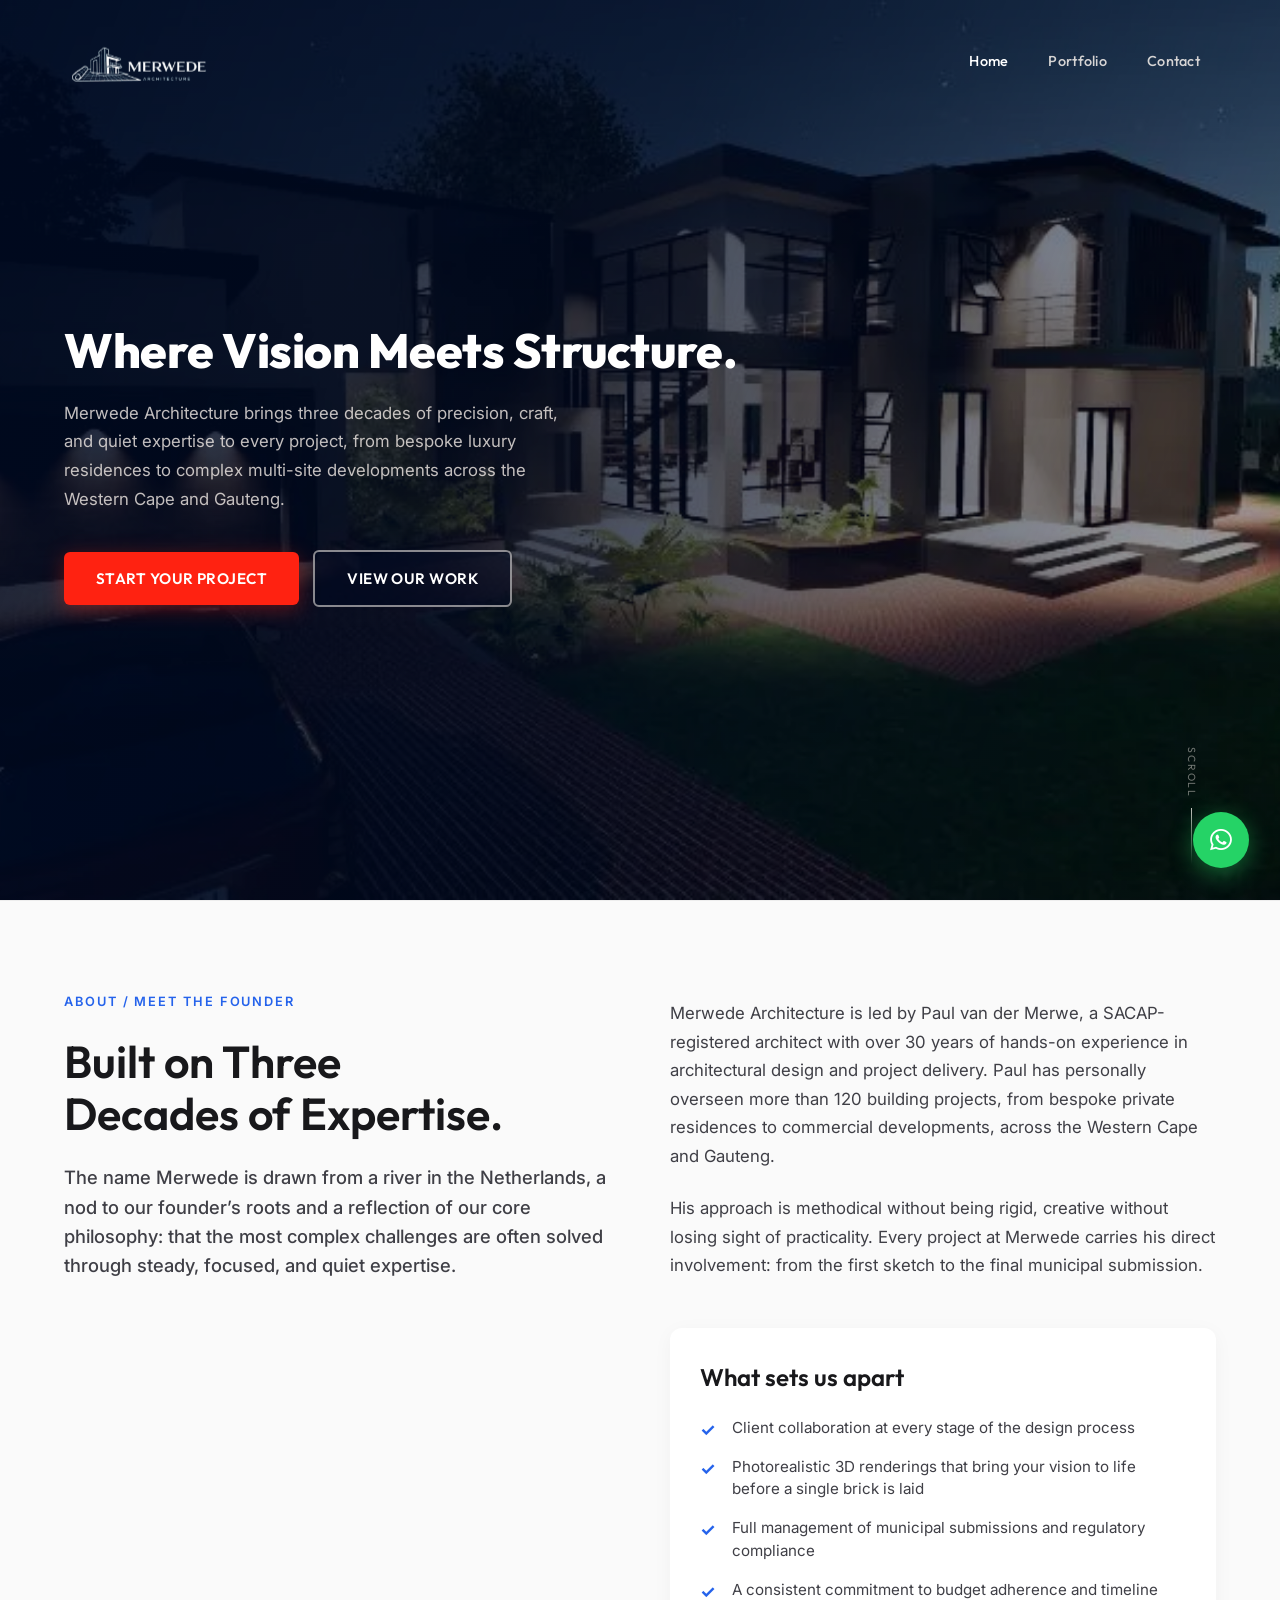
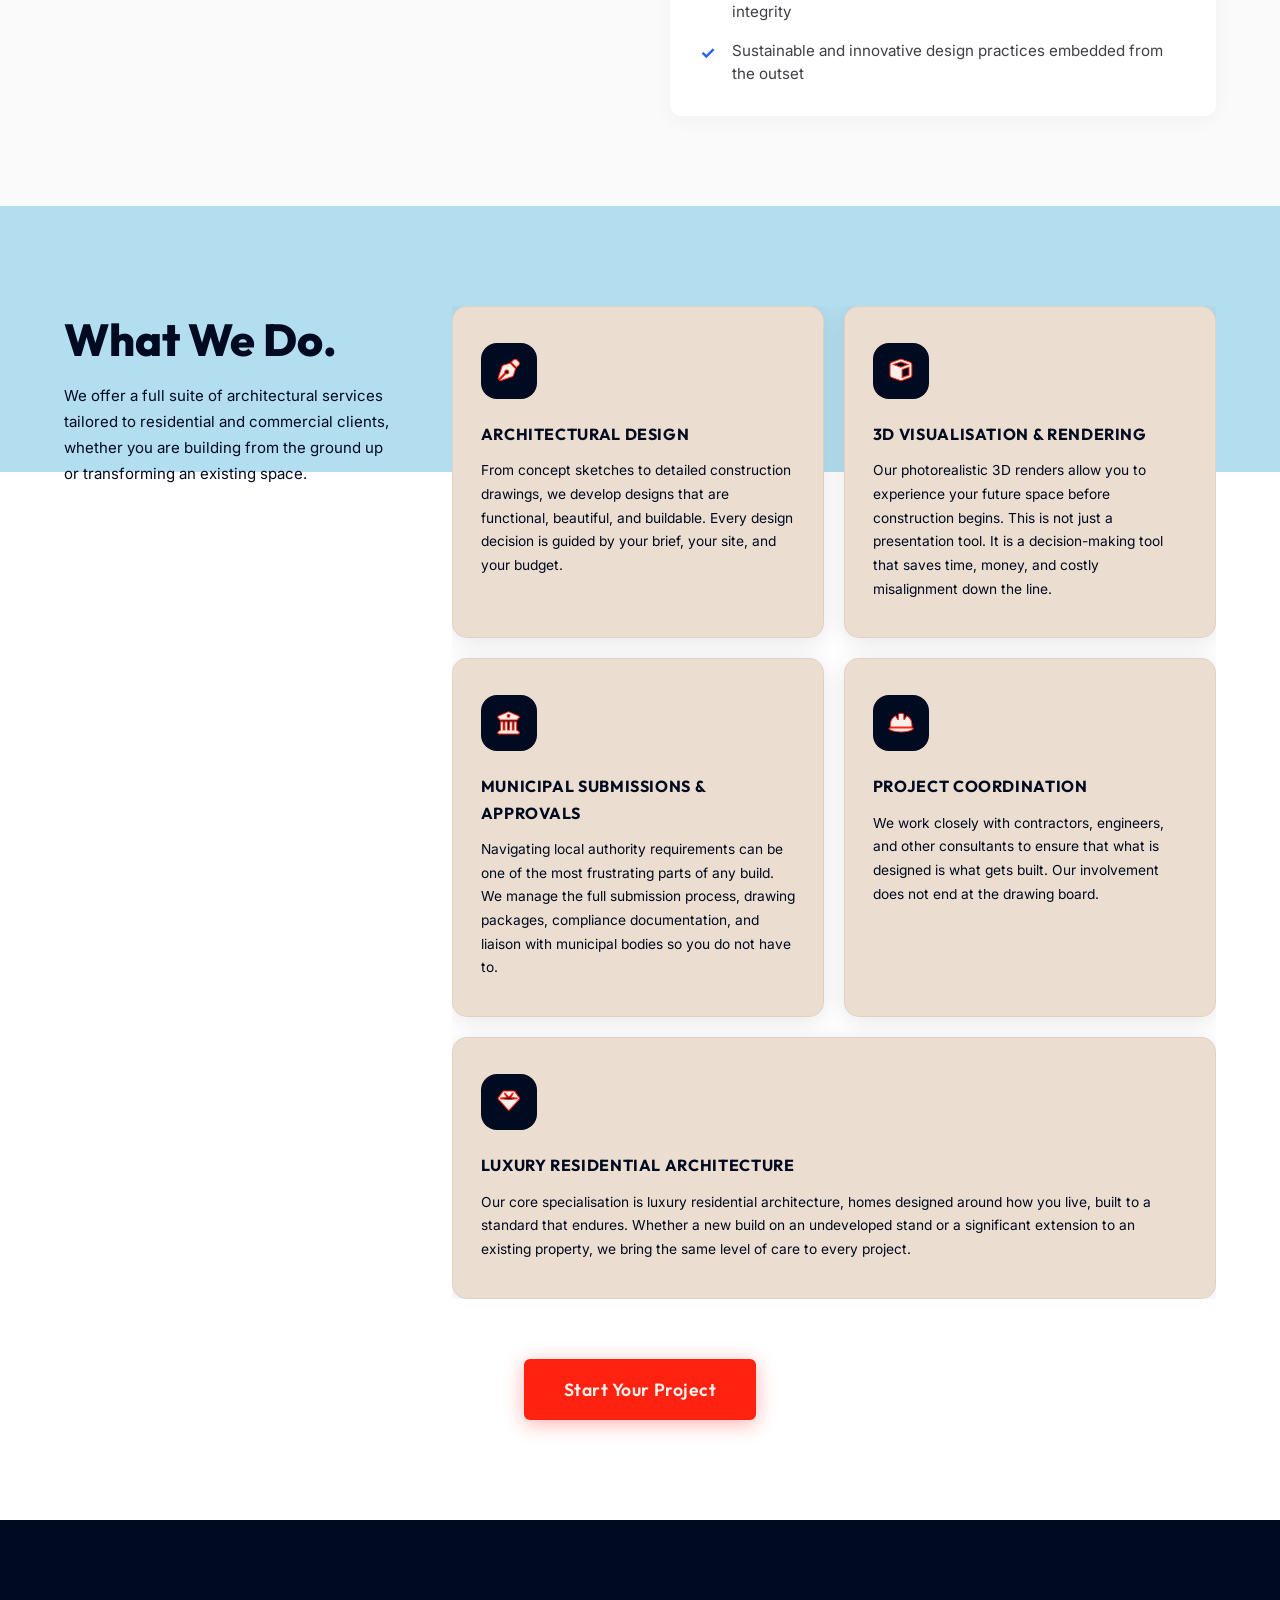
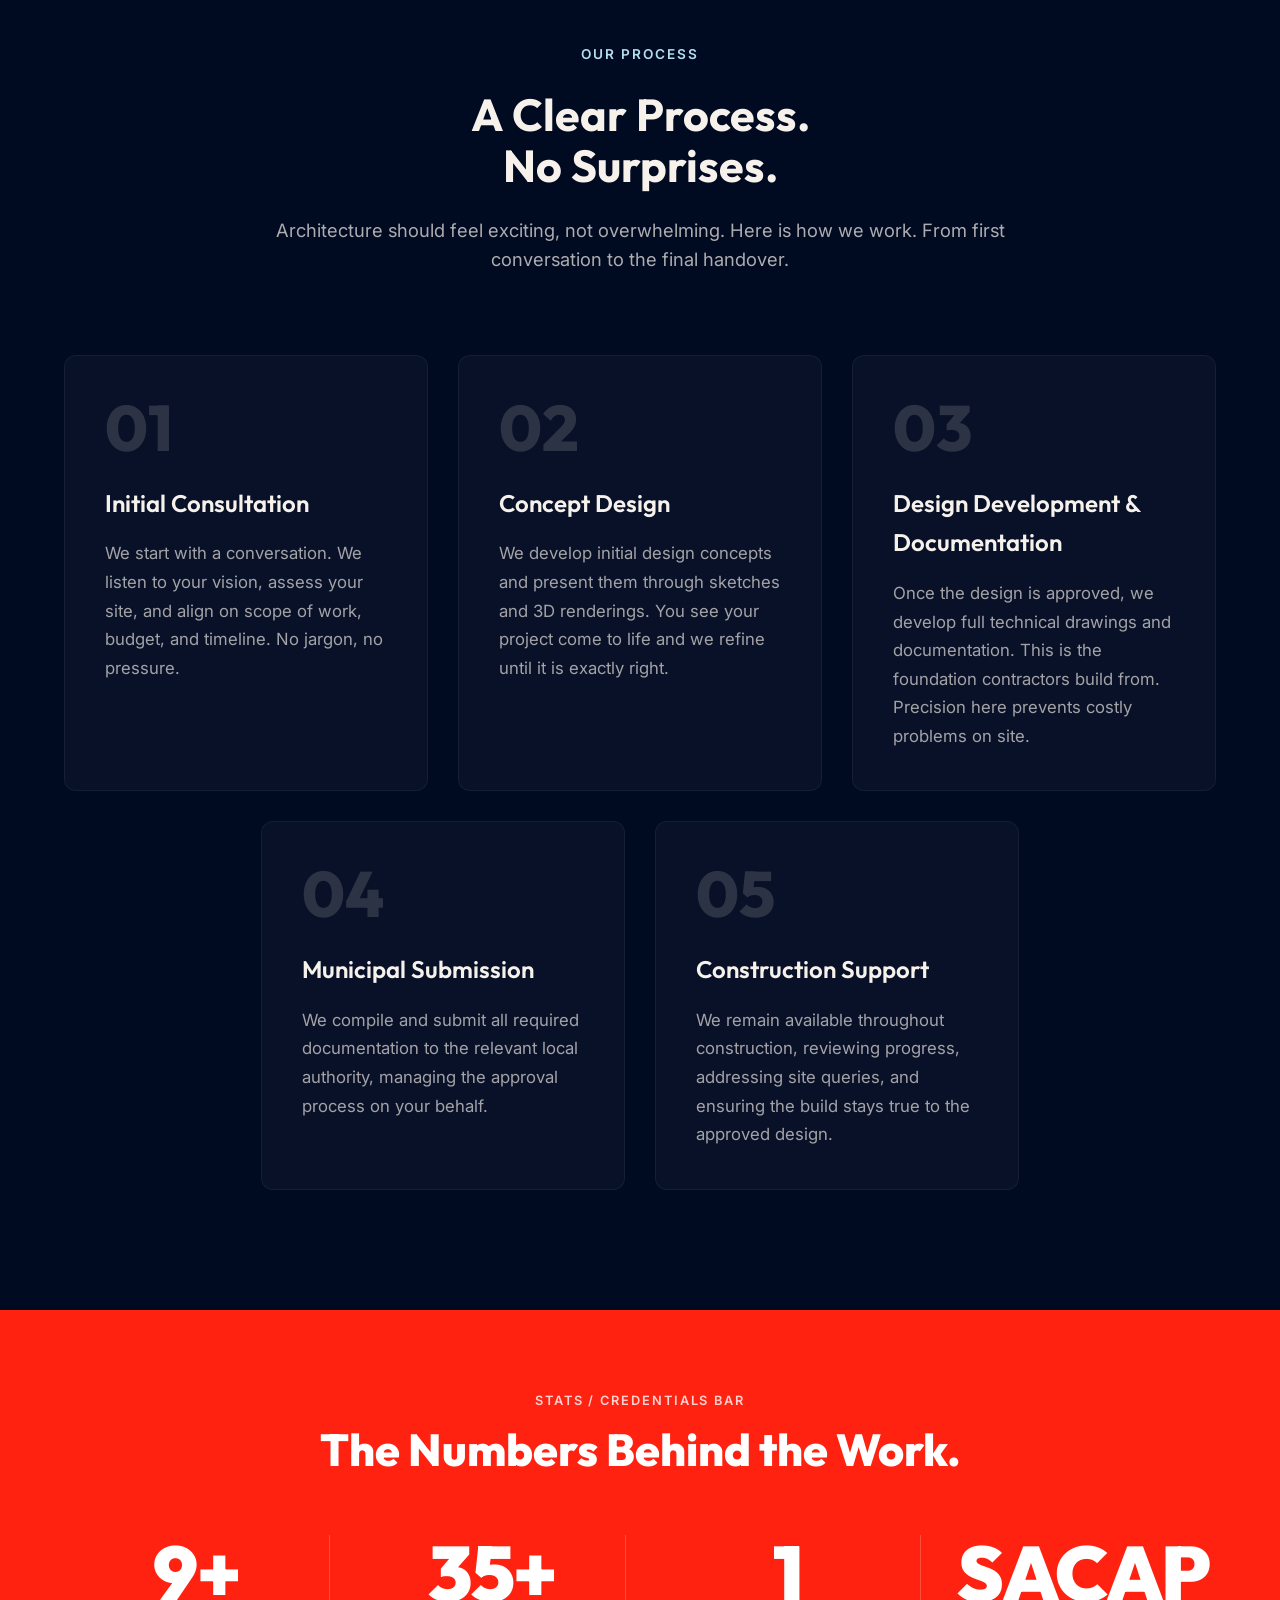
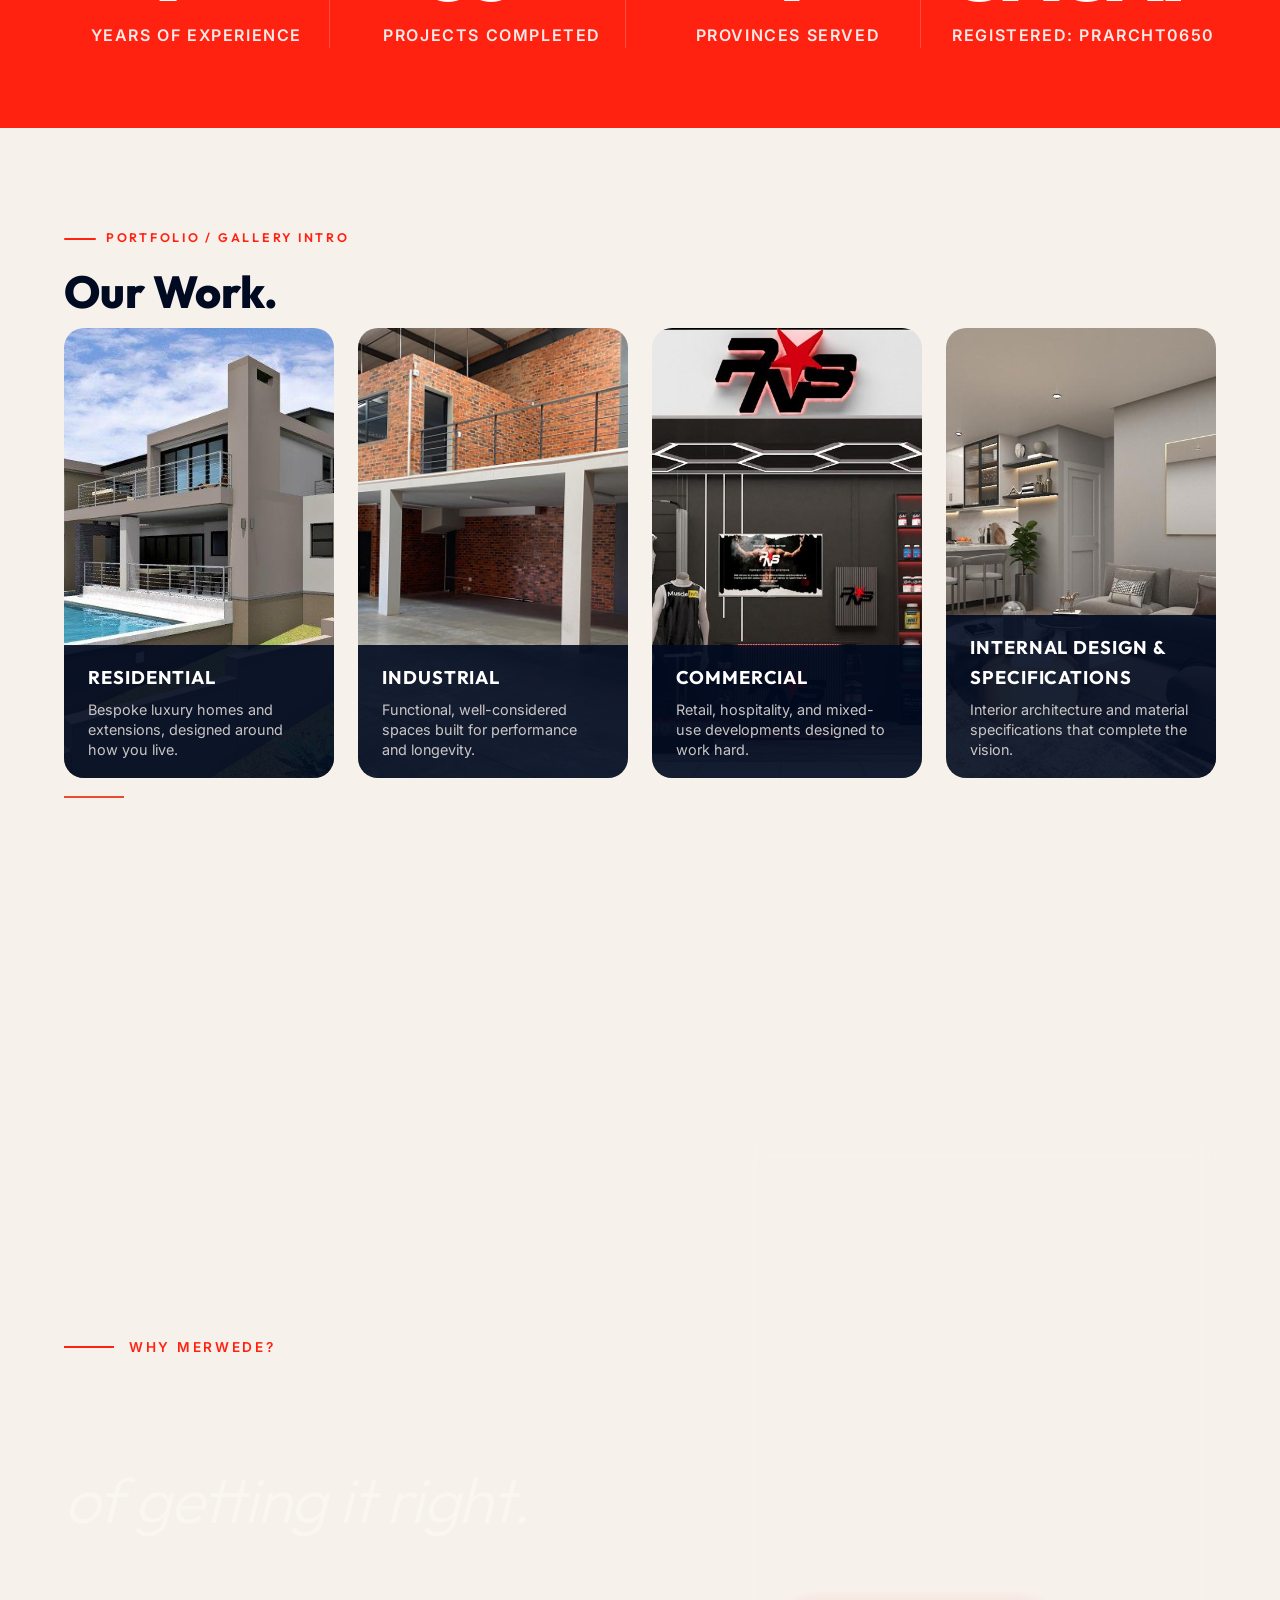
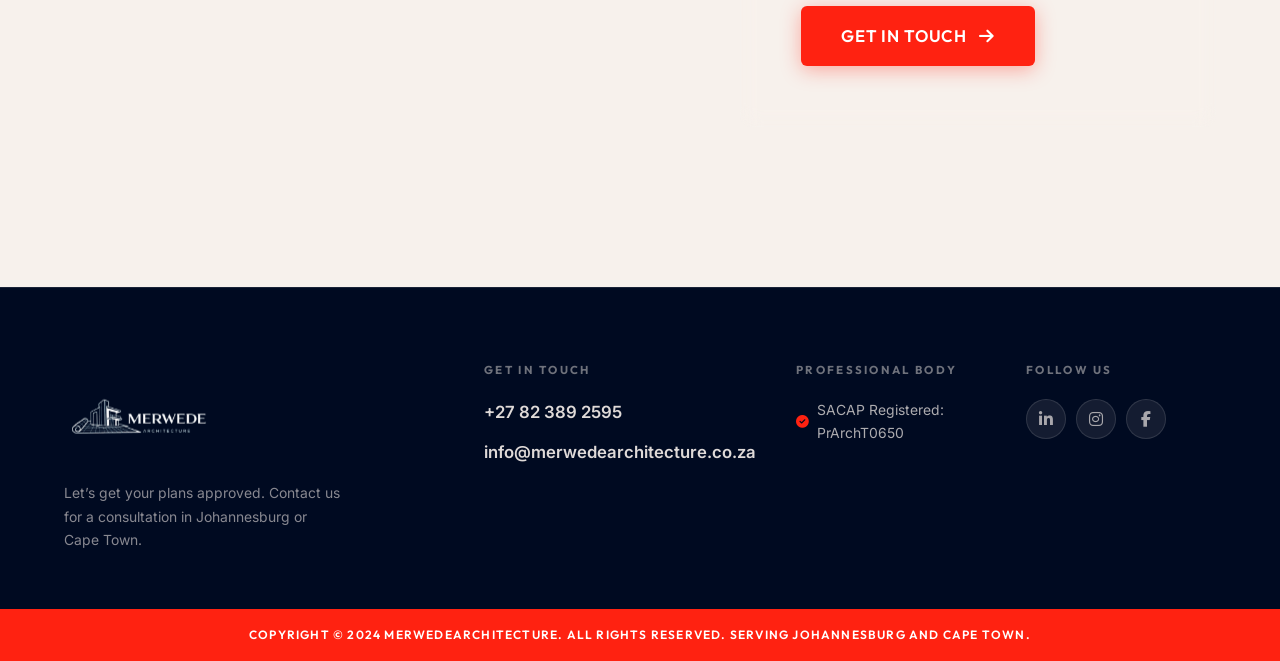
==== commit bfbb1930: "changed the layout on the portfolio, created 4 landing pages for the cards changed the layout on the" ====
--- a/index.html
+++ b/index.html
@@ -76,7 +76,7 @@
       </button>
       <ul class="nav-links" id="navLinks">
         <li><a href="index.html" class="nav-link" style="color:#fff;">Home</a></li>
-        <li><a href="portfolio.html" class="nav-link">Projects</a></li>
+        <li><a href="portfolio.html" class="nav-link">Portfolio</a></li>
         <li><a href="contact.html" class="nav-link">Contact</a></li>
       </ul>
     </nav>
@@ -106,7 +106,7 @@
     <div class="container founder-layout">
 
       <div class="founder-left">
-        <h2 class="founder-eyebrow">SECTION 2 — ABOUT / MEET THE FOUNDER</h2>
+        <h2 class="founder-eyebrow">ABOUT / MEET THE FOUNDER</h2>
         <h3 class="founder-title">Built on Three Decades of Expertise.</h3>
         <p class="founder-lead">The name Merwede is drawn from a river in the Netherlands, a nod to our founder’s roots
           and a reflection of our core philosophy: that the most complex challenges are often solved through steady,
@@ -215,7 +215,7 @@
   <section id="process" class="process-section">
     <div class="container process-container">
       <div class="process-header">
-        <h2 class="process-eyebrow">SECTION 4 — OUR PROCESS</h2>
+        <h2 class="process-eyebrow">OUR PROCESS</h2>
         <h3 class="process-title">A Clear Process.<br>No Surprises.</h3>
         <p class="process-sub">Architecture should feel exciting, not overwhelming. Here is how we work. From first conversation to the final handover.</p>
       </div>
@@ -269,7 +269,7 @@
   <section id="stats" class="stats-section">
     <div class="container stats-container">
       <div class="stats-header">
-        <h2 class="stats-eyebrow">SECTION 5 — STATS / CREDENTIALS BAR</h2>
+        <h2 class="stats-eyebrow">STATS / CREDENTIALS BAR</h2>
         <h3 class="stats-title">The Numbers Behind the Work.</h3>
       </div>
       <div class="stats-grid">
@@ -296,194 +296,195 @@
   <section id="portfolio" class="portfolio">
     <div class="container">
       <div class="portfolio-section-header">
-        <h2 class="hero-eyebrow" style="color: var(--orange);">SECTION 6 — PORTFOLIO / GALLERY INTRO</h2>
+        <h2 class="hero-eyebrow" style="color: var(--orange);">PORTFOLIO / GALLERY INTRO</h2>
         <h3 class="portfolio-section-title">Our Work.</h3>
 
-        <div class="portfolio-mosaic">
-
-          <!-- Card 1: Residential -->
-          <div class="pf-item flip-card">
-            <div class="flip-card-inner">
-              <div class="flip-card-front"
-                style="background-image:url('Residential-20260316T065719Z-3-001/Residential/Cover Photo.jpg')">
-                <div class="pf-label-banner">
-                  <span class="pf-name">Residential</span>
-                  <p class="pf-desc">Bespoke luxury homes and extensions, designed around how you live.</p>
-                </div>
-                <div class="pf-hover-content">
-                  <span class="pf-explore-btn">View Projects <i class="fas fa-arrow-right"></i></span>
-                </div>
-              </div>
-              <div class="flip-card-back">
-                <button class="flip-card-close" aria-label="Close details"><i class="fas fa-times"></i></button>
-
-                <button class="fc-arrow fc-prev" aria-label="Previous image"><i
-                    class="fas fa-chevron-left"></i></button>
-                <button class="fc-arrow fc-next" aria-label="Next image"><i class="fas fa-chevron-right"></i></button>
-
-                <div class="fc-gallery">
-                  <div class="fc-slide">
-                    <img src="Residential-20260316T065719Z-3-001/Residential/New Luxury Home(1).jpg"
-                      alt="New Luxury Home Exterior" class="fc-stage-img">
-                    <div class="fc-slide-caption">New Luxury Home(1)</div>
-                  </div>
-                  <div class="fc-slide">
-                    <img src="Residential-20260316T065719Z-3-001/Residential/New Luxury Home.jpg"
-                      alt="New Luxury Home View 2" class="fc-stage-img">
-                    <div class="fc-slide-caption">New Luxury Home</div>
-                  </div>
-                  <div class="fc-slide">
-                    <img src="Residential-20260316T065719Z-3-001/Residential/Entertainment Area with Firepit.jpg"
-                      alt="Entertainment Area with Firepit" class="fc-stage-img">
-                    <div class="fc-slide-caption">Entertainment Area with Firepit</div>
-                  </div>
-                  <div class="fc-slide">
-                    <img src="Residential-20260316T065719Z-3-001/Residential/Complete Renovation.jpg"
-                      alt="Complete Renovation" class="fc-stage-img">
-                    <div class="fc-slide-caption">Complete Renovation</div>
-                  </div>
-                  <div class="fc-slide">
-                    <img src="Residential-20260316T065719Z-3-001/Residential/Apartment Block Seapoint.jpg"
-                      alt="Apartment Block Seapoint" class="fc-stage-img">
-                    <div class="fc-slide-caption">Apartment Block Seapoint</div>
-                  </div>
-                  <div class="fc-slide">
-                    <img src="Residential-20260316T065719Z-3-001/Residential/West Beach Apartment Block.jpg"
-                      alt="West Beach Apartment Block" class="fc-stage-img">
-                    <div class="fc-slide-caption">West Beach Apartment Block</div>
-                  </div>
-                </div>
-              </div>
-            </div>
-          </div>
-
-          <!-- Card 2: Industrial -->
-          <div class="pf-item flip-card">
-            <div class="flip-card-inner">
-              <div class="flip-card-front" style="background-image:url('Industrial/Cover Photo.jpg')">
-                <div class="pf-label-banner">
-                  <span class="pf-name">Industrial</span>
-                  <p class="pf-desc">Functional, well-considered spaces built for performance and longevity.</p>
-                </div>
-                <div class="pf-hover-content">
-                  <span class="pf-explore-btn">View Projects <i class="fas fa-arrow-right"></i></span>
-                </div>
-              </div>
-              <div class="flip-card-back">
-                <button class="flip-card-close" aria-label="Close details"><i class="fas fa-times"></i></button>
-
-                <button class="fc-arrow fc-prev" aria-label="Previous image"><i
-                    class="fas fa-chevron-left"></i></button>
-                <button class="fc-arrow fc-next" aria-label="Next image"><i class="fas fa-chevron-right"></i></button>
-
-                <div class="fc-gallery">
-                  <div class="fc-slide">
-                    <img src="Industrial/Factory Building_.jpg" alt="Factory Building" class="fc-stage-img">
-                    <div class="fc-slide-caption">Factory Building_</div>
-                  </div>
-                  <div class="fc-slide">
-                    <img src="Industrial/Factory_.jpg" alt="Factory Interior" class="fc-stage-img">
-                    <div class="fc-slide-caption">Factory_</div>
-                  </div>
-                  <div class="fc-slide">
-                    <img src="Industrial/Industrial Office Space.jpg" alt="Industrial Office Space"
-                      class="fc-stage-img">
-                    <div class="fc-slide-caption">Industrial Office Space</div>
-                  </div>
-                  <div class="fc-slide">
-                    <img src="Industrial/Industrial Workshop.jpg" alt="Industrial Workshop" class="fc-stage-img">
-                    <div class="fc-slide-caption">Industrial Workshop</div>
-                  </div>
-                </div>
-              </div>
-            </div>
-          </div>
-
-          <!-- Card 3: Commercial -->
-          <div class="pf-item flip-card">
-            <div class="flip-card-inner">
-              <div class="flip-card-front" style="background-image:url('Commercial/Cover Photo.jpg')">
-                <div class="pf-label-banner">
-                  <span class="pf-name">Commercial</span>
-                  <p class="pf-desc">Retail, hospitality, and mixed-use developments designed to work hard.</p>
-                </div>
-                <div class="pf-hover-content">
-                  <span class="pf-explore-btn">View Projects <i class="fas fa-arrow-right"></i></span>
-                </div>
-              </div>
-              <div class="flip-card-back">
-                <button class="flip-card-close" aria-label="Close details"><i class="fas fa-times"></i></button>
-
-                <button class="fc-arrow fc-prev" aria-label="Previous image"><i
-                    class="fas fa-chevron-left"></i></button>
-                <button class="fc-arrow fc-next" aria-label="Next image"><i class="fas fa-chevron-right"></i></button>
-
-                <div class="fc-gallery">
-                  <div class="fc-slide">
-                    <img src="Commercial/Hospice Medical Centre.jpg" alt="Hospice Medical Centre" class="fc-stage-img">
-                    <div class="fc-slide-caption">Hospice Medical Centre</div>
-                  </div>
-                  <div class="fc-slide">
-                    <img src="Commercial/Hospice Medical Centre (2).jpg" alt="Hospice Medical Facility"
-                      class="fc-stage-img">
-                    <div class="fc-slide-caption">Hospice Medical Facility</div>
-                  </div>
-                  <div class="fc-slide">
-                    <img src="Commercial/Shop Render Bayside Mall.jpg" alt="Shop Render Bayside Mall"
-                      class="fc-stage-img">
-                    <div class="fc-slide-caption">Shop Render Bayside Mall</div>
-                  </div>
-                </div>
-              </div>
-            </div>
-          </div>
-
-          <!-- Card 4: Internal Design & Specifications -->
-          <div class="pf-item flip-card">
-            <div class="flip-card-inner">
-              <div class="flip-card-front"
-                style="background-image:url('Internal Design and Specification/Internal Apartment Render.jpg')">
-                <div class="pf-label-banner">
-                  <span class="pf-name">Internal Design & Specifications</span>
-                  <p class="pf-desc">Interior architecture and material specifications that complete the vision.</p>
-                </div>
-                <div class="pf-hover-content">
-                  <span class="pf-explore-btn">View Projects <i class="fas fa-arrow-right"></i></span>
-                </div>
-              </div>
-              <div class="flip-card-back">
-                <button class="flip-card-close" aria-label="Close details"><i class="fas fa-times"></i></button>
-
-                <button class="fc-arrow fc-prev" aria-label="Previous image"><i
-                    class="fas fa-chevron-left"></i></button>
-                <button class="fc-arrow fc-next" aria-label="Next image"><i class="fas fa-chevron-right"></i></button>
-
-                <div class="fc-gallery">
-                  <div class="fc-slide">
-                    <img src="Internal Design and Specification/Internal Apartment Render(1).jpg"
-                      alt="Internal Apartment Render 2" class="fc-stage-img">
-                    <div class="fc-slide-caption">Internal Apartment Render(1)</div>
-                  </div>
-                  <div class="fc-slide">
-                    <img src="Internal Design and Specification/Braai Room.jpg" alt="Braai Room" class="fc-stage-img">
-                    <div class="fc-slide-caption">Braai Room</div>
-                  </div>
-                  <div class="fc-slide">
-                    <img src="Internal Design and Specification/Double Volume Staircase.jpg"
-                      alt="Double Volume Staircase" class="fc-stage-img">
-                    <div class="fc-slide-caption">Double Volume Staircase</div>
-                  </div>
-                  <div class="fc-slide">
-                    <img src="Internal Design and Specification/Home Theatre.jpg" alt="Home Theatre"
-                      class="fc-stage-img">
-                    <div class="fc-slide-caption">Home Theatre</div>
-                  </div>
-                </div>
-              </div>
-            </div>
-          </div>
-
-        </div>
+                <div class="portfolio-mosaic">
+
+          <!-- Card 1: Residential -->
+          <div class="pf-item flip-card">
+            <div class="flip-card-inner">
+              <div class="flip-card-front"
+                style="background-image:url('Residential-20260316T065719Z-3-001/Residential/Cover Photo.jpg')">
+                <div class="pf-label-banner">
+                  <span class="pf-name">Residential</span>
+                  <p class="pf-desc">Bespoke luxury homes and extensions, designed around how you live.</p>
+                </div>
+                <div class="pf-hover-content">
+                  <span class="pf-explore-btn">View Projects <i class="fas fa-arrow-right"></i></span>
+                </div>
+              </div>
+              <div class="flip-card-back">
+                <button class="flip-card-close" aria-label="Close details"><i class="fas fa-times"></i></button>
+
+                <button class="fc-arrow fc-prev" aria-label="Previous image"><i
+                    class="fas fa-chevron-left"></i></button>
+                <button class="fc-arrow fc-next" aria-label="Next image"><i class="fas fa-chevron-right"></i></button>
+
+                <div class="fc-gallery">
+                  <div class="fc-slide">
+                    <img src="Residential-20260316T065719Z-3-001/Residential/New Luxury Home(1).jpg"
+                      alt="New Luxury Home Exterior" class="fc-stage-img">
+                    <div class="fc-slide-caption">New Luxury Home(1)</div>
+                  </div>
+                  <div class="fc-slide">
+                    <img src="Residential-20260316T065719Z-3-001/Residential/New Luxury Home.jpg"
+                      alt="New Luxury Home View 2" class="fc-stage-img">
+                    <div class="fc-slide-caption">New Luxury Home</div>
+                  </div>
+                  <div class="fc-slide">
+                    <img src="Residential-20260316T065719Z-3-001/Residential/Entertainment Area with Firepit.jpg"
+                      alt="Entertainment Area with Firepit" class="fc-stage-img">
+                    <div class="fc-slide-caption">Entertainment Area with Firepit</div>
+                  </div>
+                  <div class="fc-slide">
+                    <img src="Residential-20260316T065719Z-3-001/Residential/Complete Renovation.jpg"
+                      alt="Complete Renovation" class="fc-stage-img">
+                    <div class="fc-slide-caption">Complete Renovation</div>
+                  </div>
+                  <div class="fc-slide">
+                    <img src="Residential-20260316T065719Z-3-001/Residential/Apartment Block Seapoint.jpg"
+                      alt="Apartment Block Seapoint" class="fc-stage-img">
+                    <div class="fc-slide-caption">Apartment Block Seapoint</div>
+                  </div>
+                  <div class="fc-slide">
+                    <img src="Residential-20260316T065719Z-3-001/Residential/West Beach Apartment Block.jpg"
+                      alt="West Beach Apartment Block" class="fc-stage-img">
+                    <div class="fc-slide-caption">West Beach Apartment Block</div>
+                  </div>
+                </div>
+              </div>
+            </div>
+          </div>
+
+          <!-- Card 2: Industrial -->
+          <div class="pf-item flip-card">
+            <div class="flip-card-inner">
+              <div class="flip-card-front" style="background-image:url('Industrial/Cover Photo.jpg')">
+                <div class="pf-label-banner">
+                  <span class="pf-name">Industrial</span>
+                  <p class="pf-desc">Functional, well-considered spaces built for performance and longevity.</p>
+                </div>
+                <div class="pf-hover-content">
+                  <span class="pf-explore-btn">View Projects <i class="fas fa-arrow-right"></i></span>
+                </div>
+              </div>
+              <div class="flip-card-back">
+                <button class="flip-card-close" aria-label="Close details"><i class="fas fa-times"></i></button>
+
+                <button class="fc-arrow fc-prev" aria-label="Previous image"><i
+                    class="fas fa-chevron-left"></i></button>
+                <button class="fc-arrow fc-next" aria-label="Next image"><i class="fas fa-chevron-right"></i></button>
+
+                <div class="fc-gallery">
+                  <div class="fc-slide">
+                    <img src="Industrial/Factory Building_.jpg" alt="Factory Building" class="fc-stage-img">
+                    <div class="fc-slide-caption">Factory Building_</div>
+                  </div>
+                  <div class="fc-slide">
+                    <img src="Industrial/Factory_.jpg" alt="Factory Interior" class="fc-stage-img">
+                    <div class="fc-slide-caption">Factory_</div>
+                  </div>
+                  <div class="fc-slide">
+                    <img src="Industrial/Industrial Office Space.jpg" alt="Industrial Office Space"
+                      class="fc-stage-img">
+                    <div class="fc-slide-caption">Industrial Office Space</div>
+                  </div>
+                  <div class="fc-slide">
+                    <img src="Industrial/Industrial Workshop.jpg" alt="Industrial Workshop" class="fc-stage-img">
+                    <div class="fc-slide-caption">Industrial Workshop</div>
+                  </div>
+                </div>
+              </div>
+            </div>
+          </div>
+
+          <!-- Card 3: Commercial -->
+          <div class="pf-item flip-card">
+            <div class="flip-card-inner">
+              <div class="flip-card-front" style="background-image:url('Commercial/Cover Photo.jpg')">
+                <div class="pf-label-banner">
+                  <span class="pf-name">Commercial</span>
+                  <p class="pf-desc">Retail, hospitality, and mixed-use developments designed to work hard.</p>
+                </div>
+                <div class="pf-hover-content">
+                  <span class="pf-explore-btn">View Projects <i class="fas fa-arrow-right"></i></span>
+                </div>
+              </div>
+              <div class="flip-card-back">
+                <button class="flip-card-close" aria-label="Close details"><i class="fas fa-times"></i></button>
+
+                <button class="fc-arrow fc-prev" aria-label="Previous image"><i
+                    class="fas fa-chevron-left"></i></button>
+                <button class="fc-arrow fc-next" aria-label="Next image"><i class="fas fa-chevron-right"></i></button>
+
+                <div class="fc-gallery">
+                  <div class="fc-slide">
+                    <img src="Commercial/Hospice Medical Centre.jpg" alt="Hospice Medical Centre" class="fc-stage-img">
+                    <div class="fc-slide-caption">Hospice Medical Centre</div>
+                  </div>
+                  <div class="fc-slide">
+                    <img src="Commercial/Hospice Medical Centre (2).jpg" alt="Hospice Medical Facility"
+                      class="fc-stage-img">
+                    <div class="fc-slide-caption">Hospice Medical Facility</div>
+                  </div>
+                  <div class="fc-slide">
+                    <img src="Commercial/Shop Render Bayside Mall.jpg" alt="Shop Render Bayside Mall"
+                      class="fc-stage-img">
+                    <div class="fc-slide-caption">Shop Render Bayside Mall</div>
+                  </div>
+                </div>
+              </div>
+            </div>
+          </div>
+
+          <!-- Card 4: Internal Design & Specifications -->
+          <div class="pf-item flip-card">
+            <div class="flip-card-inner">
+              <div class="flip-card-front"
+                style="background-image:url('Internal Design and Specification/Internal Apartment Render.jpg')">
+                <div class="pf-label-banner">
+                  <span class="pf-name">Internal Design &amp; Specifications</span>
+                  <p class="pf-desc">Interior architecture and material specifications that complete the vision.</p>
+                </div>
+                <div class="pf-hover-content">
+                  <span class="pf-explore-btn">View Projects <i class="fas fa-arrow-right"></i></span>
+                </div>
+              </div>
+              <div class="flip-card-back">
+                <button class="flip-card-close" aria-label="Close details"><i class="fas fa-times"></i></button>
+
+                <button class="fc-arrow fc-prev" aria-label="Previous image"><i
+                    class="fas fa-chevron-left"></i></button>
+                <button class="fc-arrow fc-next" aria-label="Next image"><i class="fas fa-chevron-right"></i></button>
+
+                <div class="fc-gallery">
+                  <div class="fc-slide">
+                    <img src="Internal Design and Specification/Internal Apartment Render(1).jpg"
+                      alt="Internal Apartment Render 2" class="fc-stage-img">
+                    <div class="fc-slide-caption">Internal Apartment Render(1)</div>
+                  </div>
+                  <div class="fc-slide">
+                    <img src="Internal Design and Specification/Braai Room.jpg" alt="Braai Room" class="fc-stage-img">
+                    <div class="fc-slide-caption">Braai Room</div>
+                  </div>
+                  <div class="fc-slide">
+                    <img src="Internal Design and Specification/Double Volume Staircase.jpg"
+                      alt="Double Volume Staircase" class="fc-stage-img">
+                    <div class="fc-slide-caption">Double Volume Staircase</div>
+                  </div>
+                  <div class="fc-slide">
+                    <img src="Internal Design and Specification/Home Theatre.jpg" alt="Home Theatre"
+                      class="fc-stage-img">
+                    <div class="fc-slide-caption">Home Theatre</div>
+                  </div>
+                </div>
+              </div>
+            </div>
+          </div>
+
+        </div>
+      </div>
       </div>
   </section>
 
@@ -511,33 +512,18 @@
     </div>
   </div>
 
-  <!-- ===================== ABOUT ===================== -->
-  <section id="about" class="about">
-    <div class="container about-grid">
-      <div class="about-image-col">
-        <div class="about-image-wrap">
-          <img src="New Renders/usethese image.jpg" alt="Paul van Meer, Principal Architect at Merwede Architecture" />
-        </div>
-      </div>
-      <div class="about-content-col">
-        <p class="section-eyebrow">About Us</p>
-        <h2 class="section-title">At Merwede Architecture</h2>
-        <p class="about-lead">The name Merwede is drawn from a river in the Netherlands, a nod to our founder's roots
-          and a reflection of our core philosophy: that the most complex challenges are often solved through a steady,
-          focused, and 'quiet' expertise.</p>
-        <p class="about-lead">We are a dedicated architectural design and 3D rendering studio. Three decades of hands-on
-          experience is embedded in every line we draw, every photorealistic render we produce, and every municipal
-          submission we package.</p>
-        <p class="about-lead">Whether you are a property developer navigating the complexities of multiple sites or a
-          homeowner embarking on a once-in-a-lifetime build, we bring a singular promise: a process that is clear,
-          professional, and entirely stress-free.</p>
-        <div class="about-credentials">
-          <div class="credential-item">
-            <i class="fas fa-certificate"></i>
-            <div>
-              <strong>SACAP Registered: PrArchT0650</strong>
-            </div>
-          </div>
+  <!-- ===================== WHY MERWEDE ===================== -->
+  <section id="why-us" class="why-us">
+    <div class="container why-us-grid">
+      <div class="why-us-left">
+        <p class="why-us-eyebrow">WHY MERWEDE?</p>
+        <h2 class="why-us-title">Thirty years<br><span class="highlight">of getting it right.</span></h2>
+      </div>
+      <div class="why-us-right">
+        <div class="why-us-content-box">
+          <p class="why-us-body">We do not chase trends. We do not overpromise. What we do is listen carefully, design with precision, and deliver work that holds up structurally, aesthetically, and over time. Every project at Merwede is personal to us, because we know it is personal to you.</p>
+          <p class="why-us-body">If you are ready to build something that stands the test of time, we would like to be part of it.</p>
+          <a href="contact.html" class="btn btn-primary why-us-cta">Get in Touch <i class="fas fa-arrow-right"></i></a>
         </div>
       </div>
     </div>
--- a/styles.css
+++ b/styles.css
@@ -170,9 +170,9 @@
   box-shadow: 0 2px 20px rgba(0, 0, 0, 0.25);
 }
 
-#header.nav-blue-bg.scrolled {
-  background: rgba(10, 43, 82, 0.98); /* Distinct blue for light backgrounds */
-  box-shadow: 0 4px 20px rgba(10, 43, 82, 0.3);
+#header.nav-orange-bg.scrolled {
+  background: rgba(255, 34, 17, 0.95);
+  box-shadow: none;
 }
 
 .nav-container {
@@ -399,21 +399,27 @@
 .hero-scroll-line {
   width: 1px;
   height: 56px;
-  background: linear-gradient(to bottom, rgba(247, 241, 236, 0.4), transparent);
-  animation: scrollPulse 2s ease-in-out infinite;
+  background: linear-gradient(to bottom, rgba(247, 241, 236, 0.8), transparent);
+  animation: scrollPulse 2.2s cubic-bezier(0.77, 0, 0.175, 1) infinite;
+  transform-origin: top;
 }
 
 @keyframes scrollPulse {
-
-  0%,
+  0% {
+    transform: scaleY(0);
+    opacity: 0;
+  }
+  30% {
+    transform: scaleY(1);
+    opacity: 1;
+  }
+  70% {
+    transform: translateY(20px) scaleY(0);
+    opacity: 0;
+  }
   100% {
-    opacity: 0.4;
-    transform: scaleY(1);
-  }
-
-  50% {
-    opacity: 1;
-    transform: scaleY(0.7);
+    transform: translateY(20px) scaleY(0);
+    opacity: 0;
   }
 }
 
@@ -726,7 +732,8 @@
   z-index: 1;
 }
 
-.pf-item.flip-card:hover .flip-card-front::after {
+.pf-item.flip-card:hover .flip-card-front::after,
+.pf-item.card-link:hover .flip-card-front::after {
   opacity: 0.85;
 }
 
@@ -773,7 +780,8 @@
   transition: opacity 0.35s ease, transform 0.35s ease;
 }
 
-.pf-item.flip-card:hover .pf-hover-content {
+.pf-item.flip-card:hover .pf-hover-content,
+.pf-item.card-link:hover .pf-hover-content {
   opacity: 1;
   transform: translateY(0);
 }
@@ -837,8 +845,8 @@
   position: absolute;
   top: 50%;
   transform: translateY(-50%);
-  width: 40px;
-  height: 40px;
+  width: 48px; /* Optimized mobile touch target */
+  height: 48px;
   background: rgba(0, 10, 33, 0.6);
   color: #fff;
   border: none;
@@ -1222,6 +1230,7 @@
    ========================================== */
 .footer {
   background: var(--night);
+  border-top: 1px solid rgba(255, 255, 255, 0.1);
 }
 
 .footer-main {
@@ -2509,4 +2518,280 @@
   .stats-grid {
     grid-template-columns: 1fr;
   }
-}+}
+
+/* ==========================================
+   WHY MERWEDE
+   ========================================== */
+.why-us {
+  background-image: linear-gradient(rgba(0, 10, 33, 0.85), rgba(0, 10, 33, 0.92)), url('Commercial/Cover Photo.jpg');
+  background-size: cover;
+  background-position: center;
+  background-attachment: fixed;
+  padding: 160px 0;
+  position: relative;
+  overflow: hidden;
+}
+
+/* Architectural structural line */
+.why-us::before {
+  content: '';
+  position: absolute;
+  top: 0;
+  bottom: 0;
+  left: 50%;
+  width: 1px;
+  background: rgba(255, 255, 255, 0.05);
+  transform: translateX(-50%);
+}
+
+.why-us-grid {
+  display: grid;
+  grid-template-columns: 1fr 1fr;
+  gap: 80px;
+  align-items: center;
+  position: relative;
+  z-index: 2;
+}
+
+.why-us-eyebrow {
+  font-family: var(--font-body);
+  font-size: 0.85rem;
+  font-weight: 600;
+  text-transform: uppercase;
+  letter-spacing: 0.2em;
+  color: var(--orange);
+  margin-bottom: 2.5rem;
+  display: flex;
+  align-items: center;
+  gap: 15px;
+}
+
+.why-us-eyebrow::before {
+  content: '';
+  display: inline-block;
+  width: 50px;
+  height: 2px;
+  background: var(--orange);
+}
+
+.why-us-title {
+  font-family: var(--font-heading);
+  font-size: clamp(3rem, 5vw, 4.8rem);
+  font-weight: 800;
+  color: var(--snow);
+  line-height: 1.05;
+  letter-spacing: -0.02em;
+}
+
+.why-us-title .highlight {
+  color: rgba(255, 255, 255, 0.35);
+  font-weight: 300;
+  font-style: italic;
+}
+
+.why-us-right {
+  padding-left: 60px;
+}
+
+.why-us-content-box {
+  background: rgba(255, 255, 255, 0.03);
+  border: 1px solid rgba(255, 255, 255, 0.05);
+  padding: 60px;
+  border-radius: 12px;
+  backdrop-filter: blur(10px);
+  position: relative;
+}
+
+.why-us-body {
+  font-family: var(--font-body);
+  font-size: 1.15rem;
+  line-height: 1.8;
+  color: rgba(247, 241, 236, 0.7);
+  margin-bottom: 1.5rem;
+}
+
+.why-us-body:last-of-type {
+  margin-bottom: 3rem;
+}
+
+.why-us-cta {
+  display: inline-flex;
+  align-items: center;
+  gap: 12px;
+  padding: 16px 40px;
+  font-size: 1.05rem;
+  text-transform: uppercase;
+  letter-spacing: 0.05em;
+}
+
+@media (max-width: 1024px) {
+  .why-us-grid {
+    grid-template-columns: 1fr;
+    gap: 60px;
+  }
+  .why-us::before {
+    display: none;
+  }
+  .why-us-right {
+    padding-left: 0;
+  }
+}
+
+@media (max-width: 768px) {
+  .why-us {
+    padding: 100px 0;
+  }
+  .why-us-content-box {
+    padding: 40px 30px;
+  }
+  .why-us-title {
+    font-size: 2.8rem;
+  }
+  .why-us {
+    background-attachment: scroll; /* Disable parallax on mobile to prevent scrolling stutter */
+  }
+}
+
+        /* ── PAGE HERO ─────────────────────────── */
+        .page-hero {
+            position: relative;
+            min-height: 340px;
+            display: flex;
+            align-items: flex-end;
+            background: url('Residential-20260316T065719Z-3-001/Residential/Cover Photo.jpg') center 40% / cover no-repeat;
+            overflow: hidden;
+        }
+
+        .page-hero::before {
+            content: '';
+            position: absolute;
+            inset: 0;
+            background: linear-gradient(to bottom,
+                    rgba(0, 10, 33, 0.55) 0%,
+                    rgba(0, 10, 33, 0.88) 100%);
+        }
+
+        .page-hero-content {
+            position: relative;
+            z-index: 1;
+            padding: calc(var(--nav-h) + 48px) 80px 56px;
+            max-width: 820px;
+        }
+
+        .page-hero-eyebrow {
+            font-family: var(--font-heading);
+            font-size: 0.72rem;
+            font-weight: 700;
+            letter-spacing: 0.24em;
+            text-transform: uppercase;
+            color: var(--orange);
+            margin-bottom: 14px;
+            display: flex;
+            align-items: center;
+            gap: 10px;
+        }
+
+        .page-hero-eyebrow::before {
+            content: '';
+            width: 28px;
+            height: 2px;
+            background: var(--orange);
+            border-radius: 2px;
+            flex-shrink: 0;
+        }
+
+        .page-hero-title {
+            font-family: var(--font-heading);
+            font-size: clamp(2rem, 3.8vw, 3rem);
+            font-weight: 800;
+            color: #fff;
+            line-height: 1.08;
+            letter-spacing: -0.01em;
+        }
+
+        .page-hero-sub {
+            margin-top: 16px;
+            font-size: 1rem;
+            color: rgba(247, 241, 236, 0.72);
+            max-width: 540px;
+            line-height: 1.68;
+        }
+
+        /* ── PORTFOLIO LIST SECTION ─────────────── */
+        .pf-list-section {
+            background: var(--snow);
+            padding: 90px 0 110px;
+        }
+
+        .pf-masonry {
+            column-count: 3;
+            column-gap: 24px;
+        }
+
+        .pf-masonry-item {
+            break-inside: avoid;
+            margin-bottom: 24px;
+            border-radius: 12px;
+            overflow: hidden;
+            box-shadow: 0 4px 20px rgba(0, 10, 33, 0.08);
+            position: relative;
+        }
+
+        .pf-masonry-item img {
+            width: 100%;
+            height: auto;
+            display: block;
+            transition: transform 0.4s ease;
+        }
+
+        .pf-masonry-item:hover img {
+            transform: scale(1.05);
+        }
+
+        .pf-masonry-overlay {
+            position: absolute;
+            inset: 0;
+            background: linear-gradient(to top, rgba(0, 10, 33, 0.8) 0%, transparent 100%);
+            opacity: 1;
+            display: flex;
+            align-items: flex-end;
+            padding: 24px;
+            transition: opacity 0.3s ease;
+            pointer-events: none;
+        }
+
+        .pf-masonry-item:hover .pf-masonry-overlay {
+            opacity: 1;
+        }
+
+        .pf-masonry-title {
+            color: #fff;
+            font-family: var(--font-heading);
+            font-size: 1.1rem;
+            font-weight: 700;
+        }
+
+        /* ── RESPONSIVE ────────────────────────── */
+        @media (max-width: 1024px) {
+            .page-hero-content {
+                padding: calc(var(--nav-h) + 32px) 24px 40px;
+            }
+        }
+
+        @media (max-width: 900px) {
+            .pf-masonry {
+                column-count: 2;
+            }
+        }
+
+        @media (max-width: 640px) {
+            .pf-list-section {
+                padding: 60px 0 80px;
+            }
+
+            .pf-masonry {
+                column-count: 1;
+            }
+        }
+   
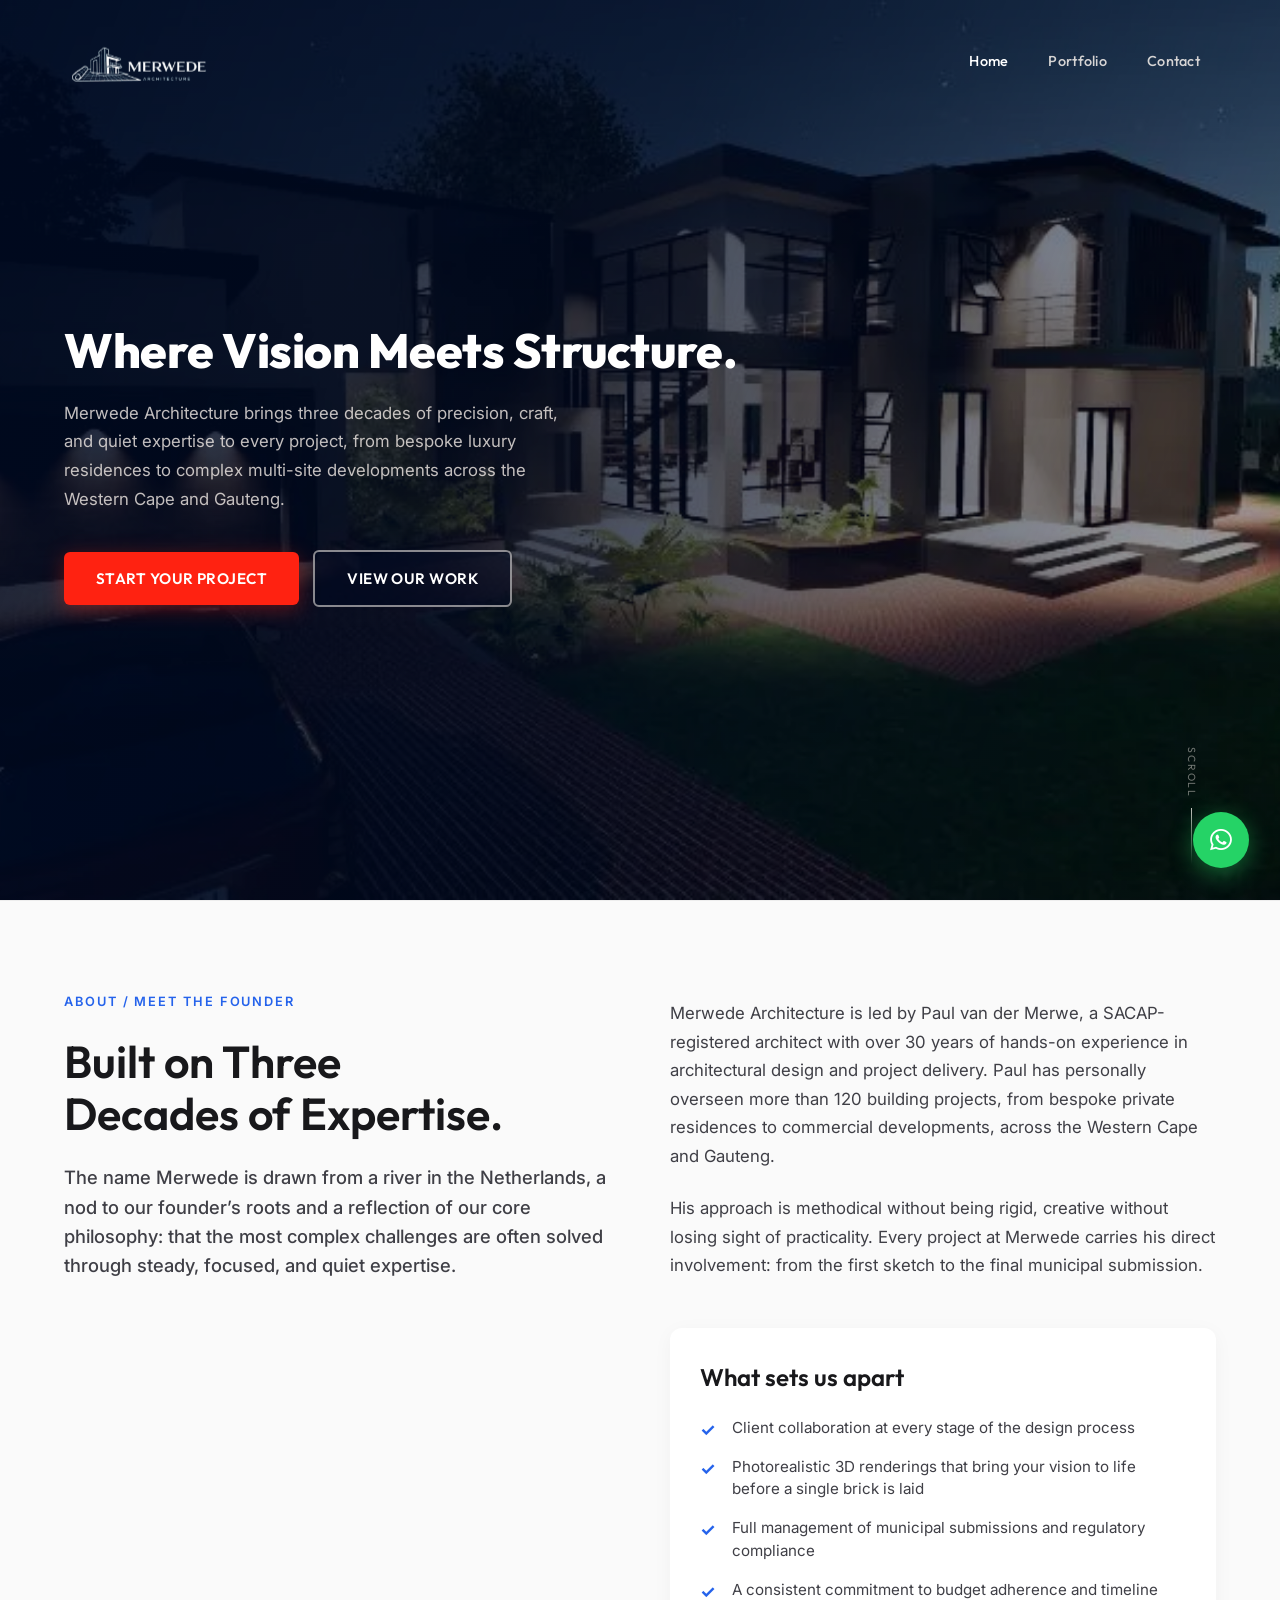
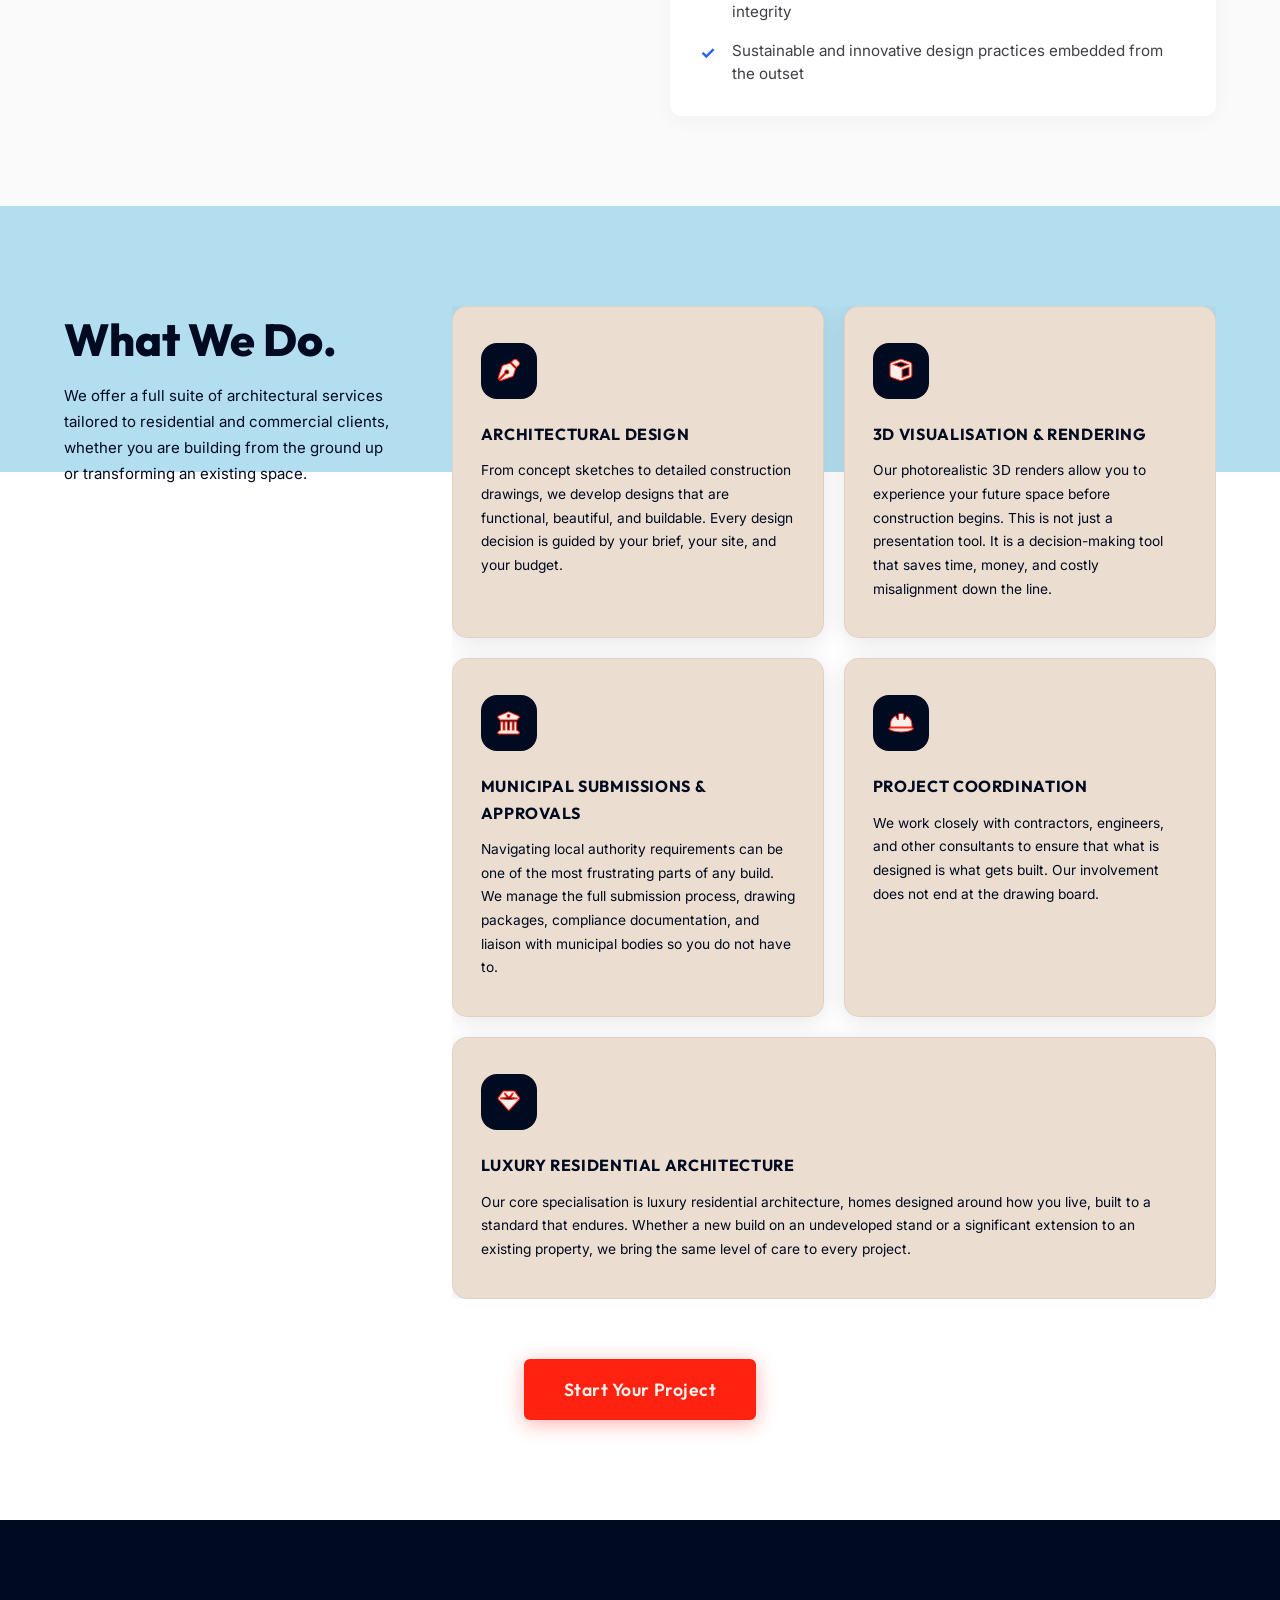
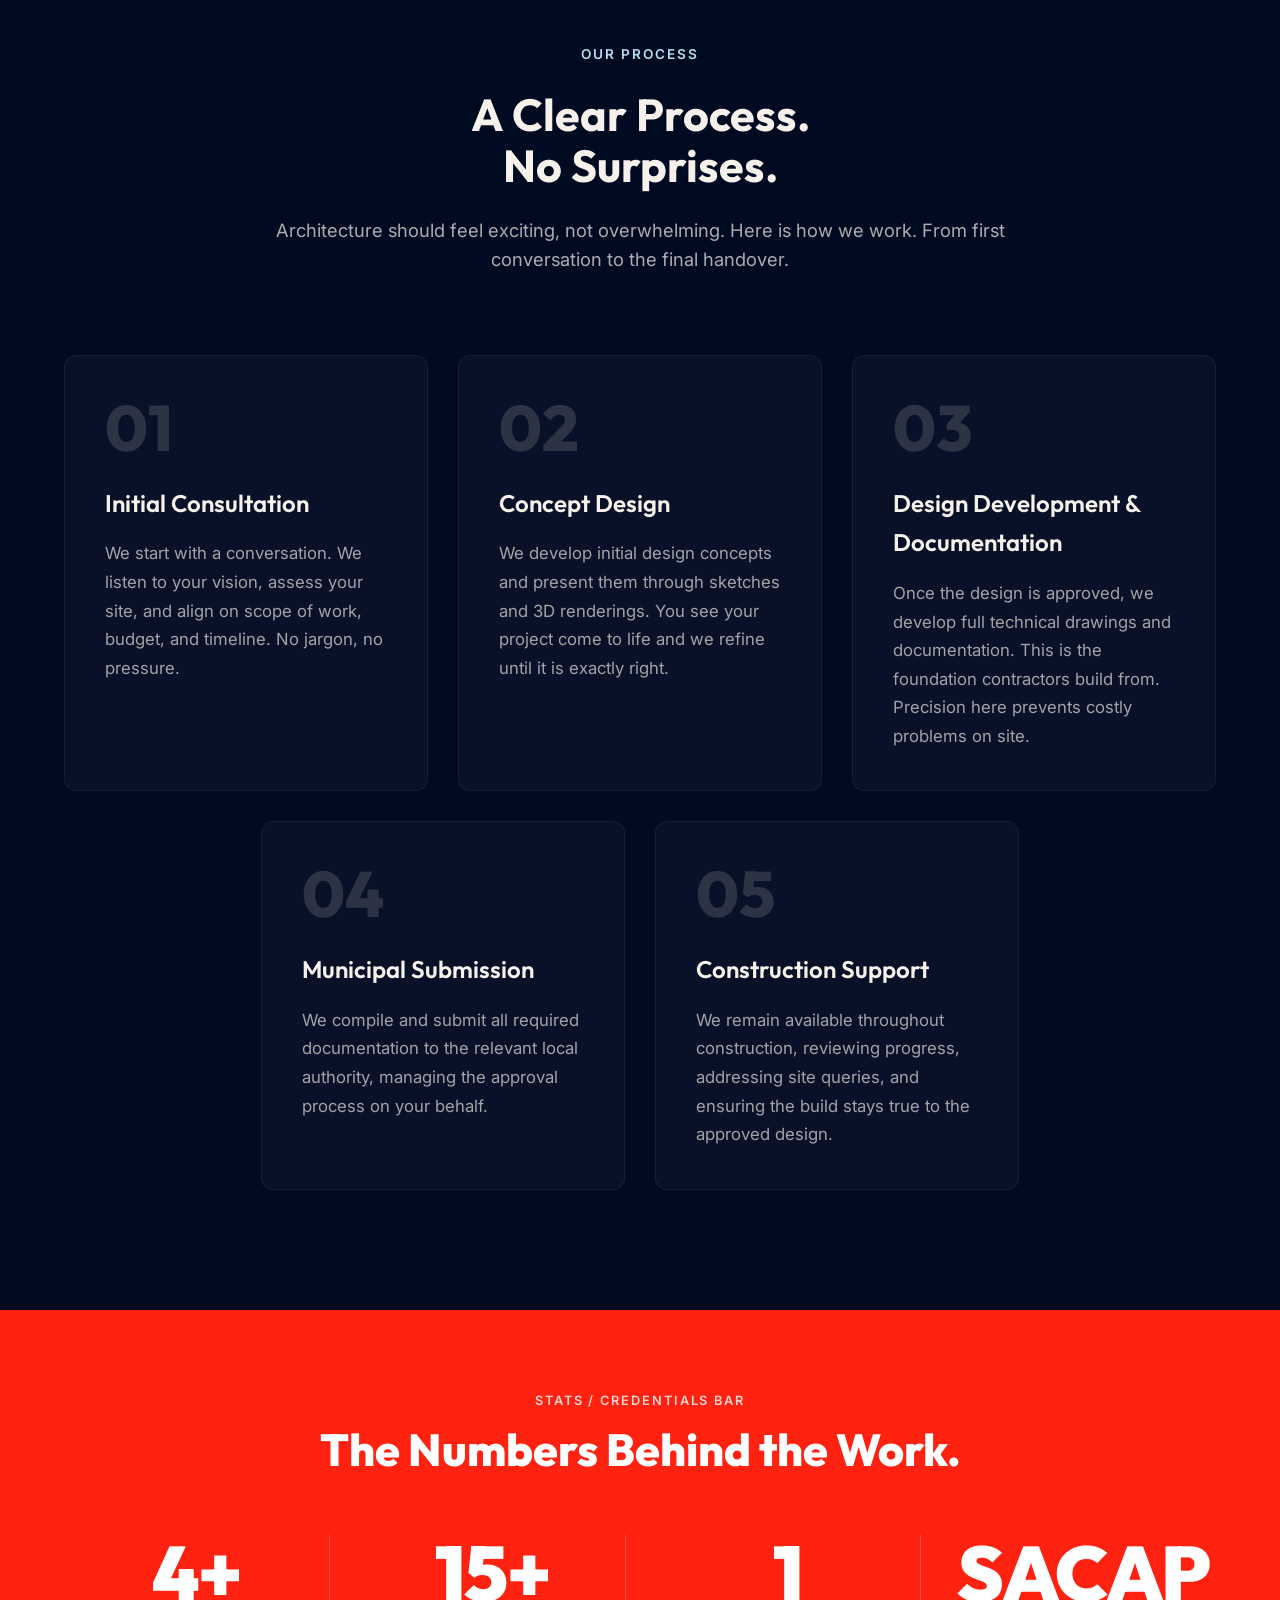
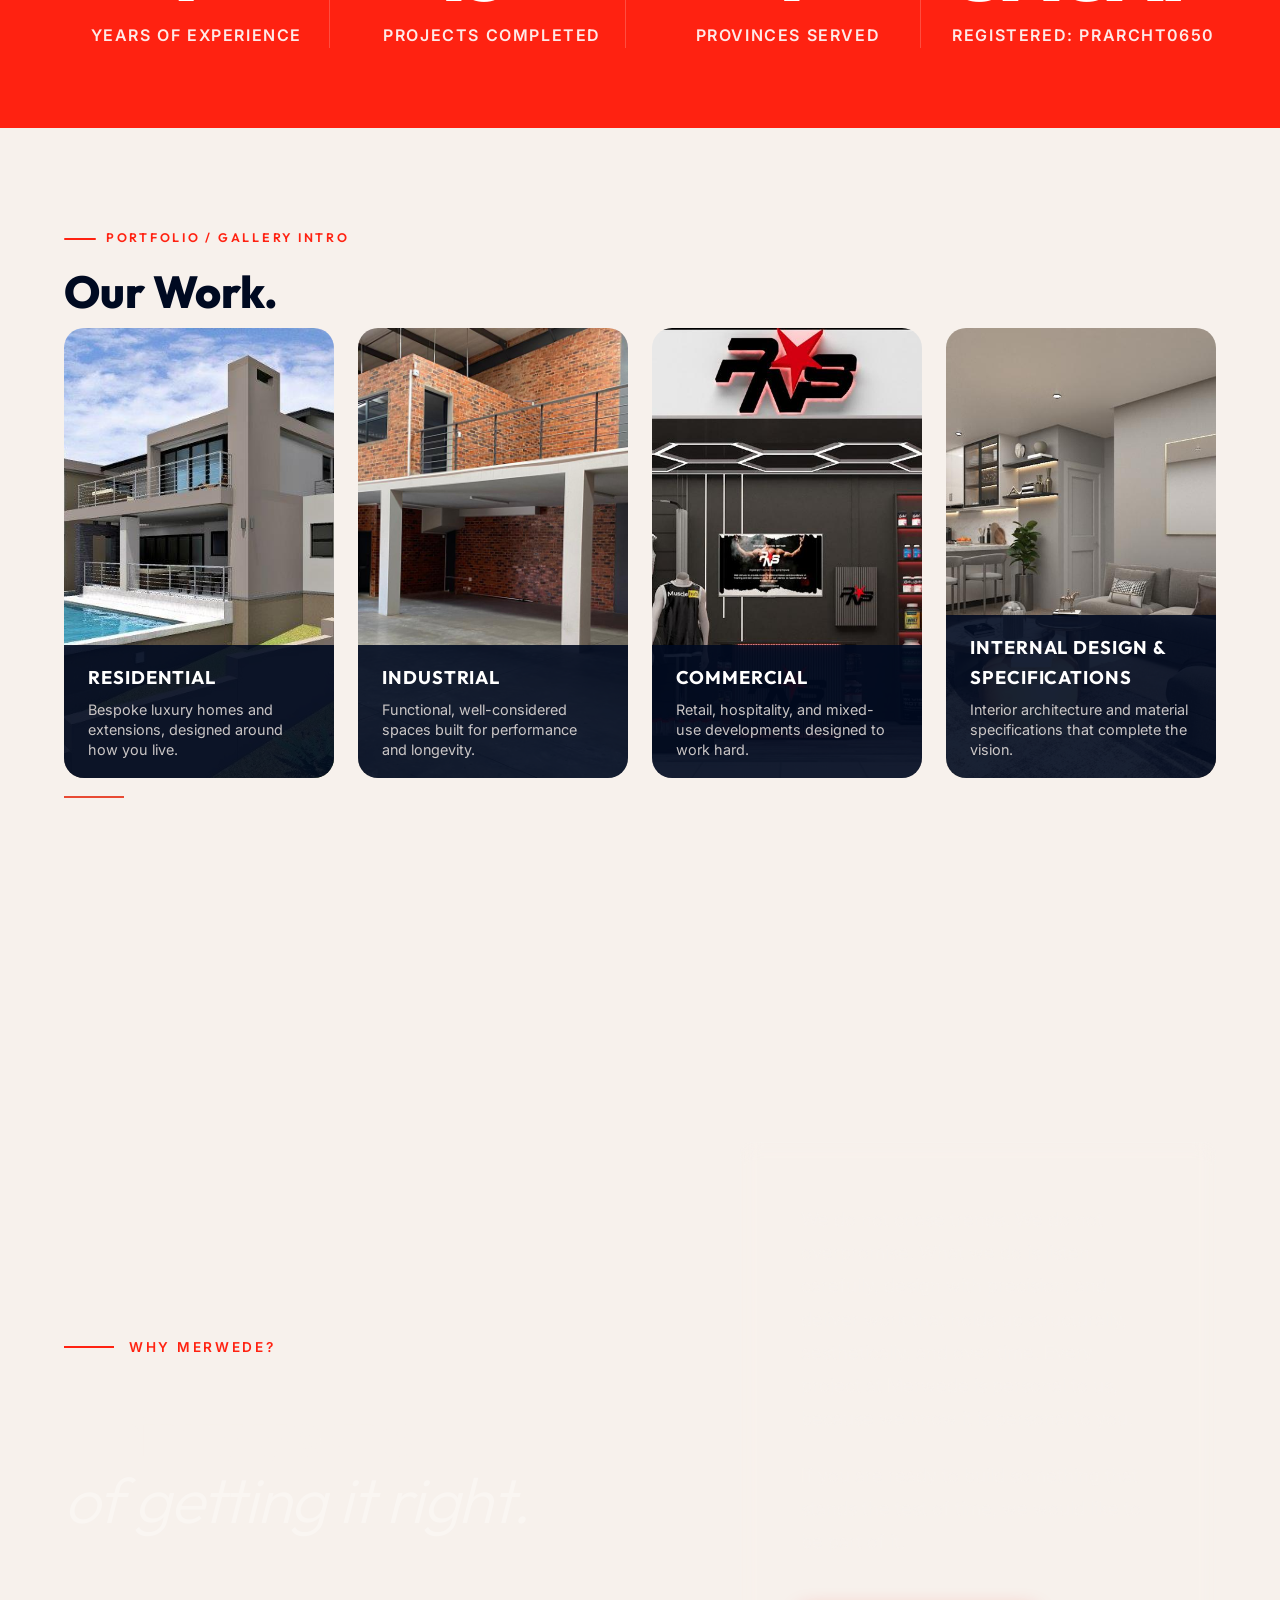
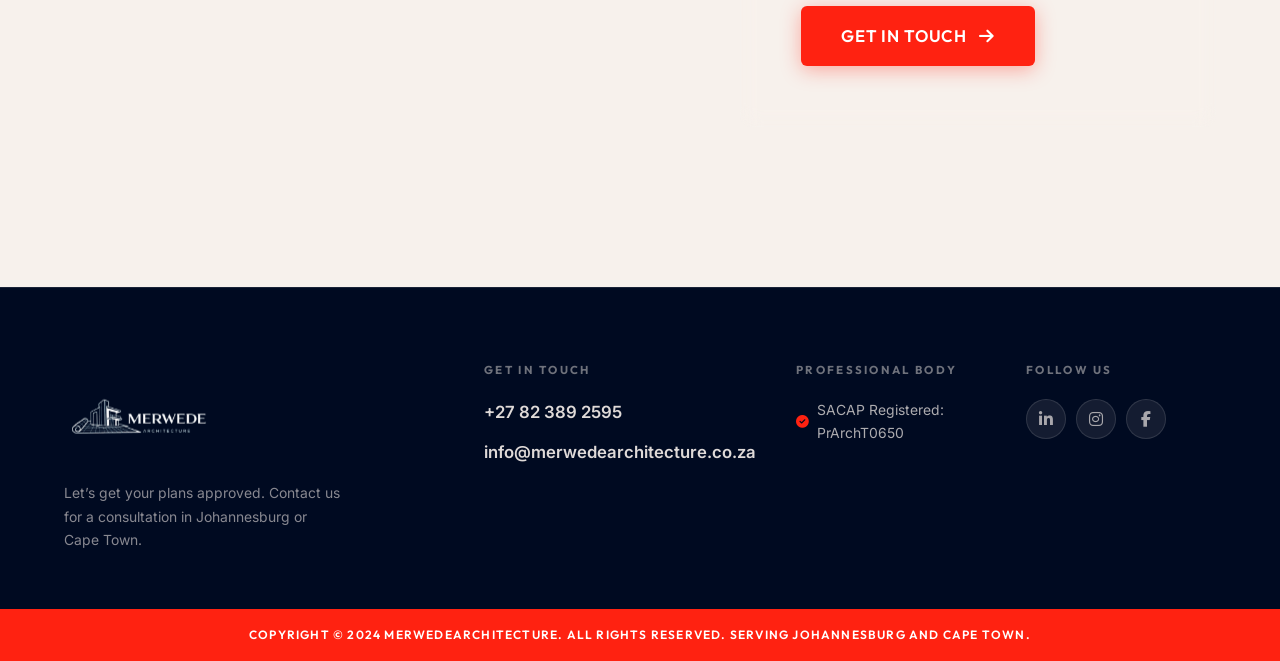
==== commit 260916f0: "updated favicon on homepage" ====
--- a/index.html
+++ b/index.html
@@ -14,7 +14,7 @@
     href="https://fonts.googleapis.com/css2?family=Outfit:wght@300;400;500;600;700;800;900&family=Inter:wght@300;400;500;600&display=swap"
     rel="stylesheet" />
   <link rel="stylesheet" href="https://cdnjs.cloudflare.com/ajax/libs/font-awesome/6.5.0/css/all.min.css" />
-  <link rel="icon" type="image/png" href="logo.png" />
+  <link rel="icon" type="image/png" href="favicon.png" />
   <link rel="stylesheet" href="styles.css" />
   <!-- ===================== TRACKING SCRIPTS ===================== -->
 
@@ -217,16 +217,18 @@
       <div class="process-header">
         <h2 class="process-eyebrow">OUR PROCESS</h2>
         <h3 class="process-title">A Clear Process.<br>No Surprises.</h3>
-        <p class="process-sub">Architecture should feel exciting, not overwhelming. Here is how we work. From first conversation to the final handover.</p>
-      </div>
-      
+        <p class="process-sub">Architecture should feel exciting, not overwhelming. Here is how we work. From first
+          conversation to the final handover.</p>
+      </div>
+
       <div class="process-list">
-        
+
         <div class="process-step">
           <div class="step-number">01</div>
           <div class="step-content">
             <h4 class="step-title">Initial Consultation</h4>
-            <p class="step-desc">We start with a conversation. We listen to your vision, assess your site, and align on scope of work, budget, and timeline. No jargon, no pressure.</p>
+            <p class="step-desc">We start with a conversation. We listen to your vision, assess your site, and align on
+              scope of work, budget, and timeline. No jargon, no pressure.</p>
           </div>
         </div>
 
@@ -234,7 +236,8 @@
           <div class="step-number">02</div>
           <div class="step-content">
             <h4 class="step-title">Concept Design</h4>
-            <p class="step-desc">We develop initial design concepts and present them through sketches and 3D renderings. You see your project come to life and we refine until it is exactly right.</p>
+            <p class="step-desc">We develop initial design concepts and present them through sketches and 3D renderings.
+              You see your project come to life and we refine until it is exactly right.</p>
           </div>
         </div>
 
@@ -242,7 +245,8 @@
           <div class="step-number">03</div>
           <div class="step-content">
             <h4 class="step-title">Design Development & Documentation</h4>
-            <p class="step-desc">Once the design is approved, we develop full technical drawings and documentation. This is the foundation contractors build from. Precision here prevents costly problems on site.</p>
+            <p class="step-desc">Once the design is approved, we develop full technical drawings and documentation. This
+              is the foundation contractors build from. Precision here prevents costly problems on site.</p>
           </div>
         </div>
 
@@ -250,7 +254,8 @@
           <div class="step-number">04</div>
           <div class="step-content">
             <h4 class="step-title">Municipal Submission</h4>
-            <p class="step-desc">We compile and submit all required documentation to the relevant local authority, managing the approval process on your behalf.</p>
+            <p class="step-desc">We compile and submit all required documentation to the relevant local authority,
+              managing the approval process on your behalf.</p>
           </div>
         </div>
 
@@ -258,7 +263,8 @@
           <div class="step-number">05</div>
           <div class="step-content">
             <h4 class="step-title">Construction Support</h4>
-            <p class="step-desc">We remain available throughout construction, reviewing progress, addressing site queries, and ensuring the build stays true to the approved design.</p>
+            <p class="step-desc">We remain available throughout construction, reviewing progress, addressing site
+              queries, and ensuring the build stays true to the approved design.</p>
           </div>
         </div>
 
@@ -299,193 +305,193 @@
         <h2 class="hero-eyebrow" style="color: var(--orange);">PORTFOLIO / GALLERY INTRO</h2>
         <h3 class="portfolio-section-title">Our Work.</h3>
 
-                <div class="portfolio-mosaic">
-
-          <!-- Card 1: Residential -->
-          <div class="pf-item flip-card">
-            <div class="flip-card-inner">
-              <div class="flip-card-front"
-                style="background-image:url('Residential-20260316T065719Z-3-001/Residential/Cover Photo.jpg')">
-                <div class="pf-label-banner">
-                  <span class="pf-name">Residential</span>
-                  <p class="pf-desc">Bespoke luxury homes and extensions, designed around how you live.</p>
-                </div>
-                <div class="pf-hover-content">
-                  <span class="pf-explore-btn">View Projects <i class="fas fa-arrow-right"></i></span>
-                </div>
-              </div>
-              <div class="flip-card-back">
-                <button class="flip-card-close" aria-label="Close details"><i class="fas fa-times"></i></button>
-
-                <button class="fc-arrow fc-prev" aria-label="Previous image"><i
-                    class="fas fa-chevron-left"></i></button>
-                <button class="fc-arrow fc-next" aria-label="Next image"><i class="fas fa-chevron-right"></i></button>
-
-                <div class="fc-gallery">
-                  <div class="fc-slide">
-                    <img src="Residential-20260316T065719Z-3-001/Residential/New Luxury Home(1).jpg"
-                      alt="New Luxury Home Exterior" class="fc-stage-img">
-                    <div class="fc-slide-caption">New Luxury Home(1)</div>
-                  </div>
-                  <div class="fc-slide">
-                    <img src="Residential-20260316T065719Z-3-001/Residential/New Luxury Home.jpg"
-                      alt="New Luxury Home View 2" class="fc-stage-img">
-                    <div class="fc-slide-caption">New Luxury Home</div>
-                  </div>
-                  <div class="fc-slide">
-                    <img src="Residential-20260316T065719Z-3-001/Residential/Entertainment Area with Firepit.jpg"
-                      alt="Entertainment Area with Firepit" class="fc-stage-img">
-                    <div class="fc-slide-caption">Entertainment Area with Firepit</div>
-                  </div>
-                  <div class="fc-slide">
-                    <img src="Residential-20260316T065719Z-3-001/Residential/Complete Renovation.jpg"
-                      alt="Complete Renovation" class="fc-stage-img">
-                    <div class="fc-slide-caption">Complete Renovation</div>
-                  </div>
-                  <div class="fc-slide">
-                    <img src="Residential-20260316T065719Z-3-001/Residential/Apartment Block Seapoint.jpg"
-                      alt="Apartment Block Seapoint" class="fc-stage-img">
-                    <div class="fc-slide-caption">Apartment Block Seapoint</div>
-                  </div>
-                  <div class="fc-slide">
-                    <img src="Residential-20260316T065719Z-3-001/Residential/West Beach Apartment Block.jpg"
-                      alt="West Beach Apartment Block" class="fc-stage-img">
-                    <div class="fc-slide-caption">West Beach Apartment Block</div>
-                  </div>
-                </div>
-              </div>
-            </div>
-          </div>
-
-          <!-- Card 2: Industrial -->
-          <div class="pf-item flip-card">
-            <div class="flip-card-inner">
-              <div class="flip-card-front" style="background-image:url('Industrial/Cover Photo.jpg')">
-                <div class="pf-label-banner">
-                  <span class="pf-name">Industrial</span>
-                  <p class="pf-desc">Functional, well-considered spaces built for performance and longevity.</p>
-                </div>
-                <div class="pf-hover-content">
-                  <span class="pf-explore-btn">View Projects <i class="fas fa-arrow-right"></i></span>
-                </div>
-              </div>
-              <div class="flip-card-back">
-                <button class="flip-card-close" aria-label="Close details"><i class="fas fa-times"></i></button>
-
-                <button class="fc-arrow fc-prev" aria-label="Previous image"><i
-                    class="fas fa-chevron-left"></i></button>
-                <button class="fc-arrow fc-next" aria-label="Next image"><i class="fas fa-chevron-right"></i></button>
-
-                <div class="fc-gallery">
-                  <div class="fc-slide">
-                    <img src="Industrial/Factory Building_.jpg" alt="Factory Building" class="fc-stage-img">
-                    <div class="fc-slide-caption">Factory Building_</div>
-                  </div>
-                  <div class="fc-slide">
-                    <img src="Industrial/Factory_.jpg" alt="Factory Interior" class="fc-stage-img">
-                    <div class="fc-slide-caption">Factory_</div>
-                  </div>
-                  <div class="fc-slide">
-                    <img src="Industrial/Industrial Office Space.jpg" alt="Industrial Office Space"
-                      class="fc-stage-img">
-                    <div class="fc-slide-caption">Industrial Office Space</div>
-                  </div>
-                  <div class="fc-slide">
-                    <img src="Industrial/Industrial Workshop.jpg" alt="Industrial Workshop" class="fc-stage-img">
-                    <div class="fc-slide-caption">Industrial Workshop</div>
-                  </div>
-                </div>
-              </div>
-            </div>
-          </div>
-
-          <!-- Card 3: Commercial -->
-          <div class="pf-item flip-card">
-            <div class="flip-card-inner">
-              <div class="flip-card-front" style="background-image:url('Commercial/Cover Photo.jpg')">
-                <div class="pf-label-banner">
-                  <span class="pf-name">Commercial</span>
-                  <p class="pf-desc">Retail, hospitality, and mixed-use developments designed to work hard.</p>
-                </div>
-                <div class="pf-hover-content">
-                  <span class="pf-explore-btn">View Projects <i class="fas fa-arrow-right"></i></span>
-                </div>
-              </div>
-              <div class="flip-card-back">
-                <button class="flip-card-close" aria-label="Close details"><i class="fas fa-times"></i></button>
-
-                <button class="fc-arrow fc-prev" aria-label="Previous image"><i
-                    class="fas fa-chevron-left"></i></button>
-                <button class="fc-arrow fc-next" aria-label="Next image"><i class="fas fa-chevron-right"></i></button>
-
-                <div class="fc-gallery">
-                  <div class="fc-slide">
-                    <img src="Commercial/Hospice Medical Centre.jpg" alt="Hospice Medical Centre" class="fc-stage-img">
-                    <div class="fc-slide-caption">Hospice Medical Centre</div>
-                  </div>
-                  <div class="fc-slide">
-                    <img src="Commercial/Hospice Medical Centre (2).jpg" alt="Hospice Medical Facility"
-                      class="fc-stage-img">
-                    <div class="fc-slide-caption">Hospice Medical Facility</div>
-                  </div>
-                  <div class="fc-slide">
-                    <img src="Commercial/Shop Render Bayside Mall.jpg" alt="Shop Render Bayside Mall"
-                      class="fc-stage-img">
-                    <div class="fc-slide-caption">Shop Render Bayside Mall</div>
-                  </div>
-                </div>
-              </div>
-            </div>
-          </div>
-
-          <!-- Card 4: Internal Design & Specifications -->
-          <div class="pf-item flip-card">
-            <div class="flip-card-inner">
-              <div class="flip-card-front"
-                style="background-image:url('Internal Design and Specification/Internal Apartment Render.jpg')">
-                <div class="pf-label-banner">
-                  <span class="pf-name">Internal Design &amp; Specifications</span>
-                  <p class="pf-desc">Interior architecture and material specifications that complete the vision.</p>
-                </div>
-                <div class="pf-hover-content">
-                  <span class="pf-explore-btn">View Projects <i class="fas fa-arrow-right"></i></span>
-                </div>
-              </div>
-              <div class="flip-card-back">
-                <button class="flip-card-close" aria-label="Close details"><i class="fas fa-times"></i></button>
-
-                <button class="fc-arrow fc-prev" aria-label="Previous image"><i
-                    class="fas fa-chevron-left"></i></button>
-                <button class="fc-arrow fc-next" aria-label="Next image"><i class="fas fa-chevron-right"></i></button>
-
-                <div class="fc-gallery">
-                  <div class="fc-slide">
-                    <img src="Internal Design and Specification/Internal Apartment Render(1).jpg"
-                      alt="Internal Apartment Render 2" class="fc-stage-img">
-                    <div class="fc-slide-caption">Internal Apartment Render(1)</div>
-                  </div>
-                  <div class="fc-slide">
-                    <img src="Internal Design and Specification/Braai Room.jpg" alt="Braai Room" class="fc-stage-img">
-                    <div class="fc-slide-caption">Braai Room</div>
-                  </div>
-                  <div class="fc-slide">
-                    <img src="Internal Design and Specification/Double Volume Staircase.jpg"
-                      alt="Double Volume Staircase" class="fc-stage-img">
-                    <div class="fc-slide-caption">Double Volume Staircase</div>
-                  </div>
-                  <div class="fc-slide">
-                    <img src="Internal Design and Specification/Home Theatre.jpg" alt="Home Theatre"
-                      class="fc-stage-img">
-                    <div class="fc-slide-caption">Home Theatre</div>
-                  </div>
-                </div>
-              </div>
-            </div>
-          </div>
-
-        </div>
-      </div>
-      </div>
+        <div class="portfolio-mosaic">
+
+          <!-- Card 1: Residential -->
+          <div class="pf-item flip-card">
+            <div class="flip-card-inner">
+              <div class="flip-card-front"
+                style="background-image:url('Residential-20260316T065719Z-3-001/Residential/Cover Photo.jpg')">
+                <div class="pf-label-banner">
+                  <span class="pf-name">Residential</span>
+                  <p class="pf-desc">Bespoke luxury homes and extensions, designed around how you live.</p>
+                </div>
+                <div class="pf-hover-content">
+                  <span class="pf-explore-btn">View Projects <i class="fas fa-arrow-right"></i></span>
+                </div>
+              </div>
+              <div class="flip-card-back">
+                <button class="flip-card-close" aria-label="Close details"><i class="fas fa-times"></i></button>
+
+                <button class="fc-arrow fc-prev" aria-label="Previous image"><i
+                    class="fas fa-chevron-left"></i></button>
+                <button class="fc-arrow fc-next" aria-label="Next image"><i class="fas fa-chevron-right"></i></button>
+
+                <div class="fc-gallery">
+                  <div class="fc-slide">
+                    <img src="Residential-20260316T065719Z-3-001/Residential/New Luxury Home(1).jpg"
+                      alt="New Luxury Home Exterior" class="fc-stage-img">
+                    <div class="fc-slide-caption">New Luxury Home(1)</div>
+                  </div>
+                  <div class="fc-slide">
+                    <img src="Residential-20260316T065719Z-3-001/Residential/New Luxury Home.jpg"
+                      alt="New Luxury Home View 2" class="fc-stage-img">
+                    <div class="fc-slide-caption">New Luxury Home</div>
+                  </div>
+                  <div class="fc-slide">
+                    <img src="Residential-20260316T065719Z-3-001/Residential/Entertainment Area with Firepit.jpg"
+                      alt="Entertainment Area with Firepit" class="fc-stage-img">
+                    <div class="fc-slide-caption">Entertainment Area with Firepit</div>
+                  </div>
+                  <div class="fc-slide">
+                    <img src="Residential-20260316T065719Z-3-001/Residential/Complete Renovation.jpg"
+                      alt="Complete Renovation" class="fc-stage-img">
+                    <div class="fc-slide-caption">Complete Renovation</div>
+                  </div>
+                  <div class="fc-slide">
+                    <img src="Residential-20260316T065719Z-3-001/Residential/Apartment Block Seapoint.jpg"
+                      alt="Apartment Block Seapoint" class="fc-stage-img">
+                    <div class="fc-slide-caption">Apartment Block Seapoint</div>
+                  </div>
+                  <div class="fc-slide">
+                    <img src="Residential-20260316T065719Z-3-001/Residential/West Beach Apartment Block.jpg"
+                      alt="West Beach Apartment Block" class="fc-stage-img">
+                    <div class="fc-slide-caption">West Beach Apartment Block</div>
+                  </div>
+                </div>
+              </div>
+            </div>
+          </div>
+
+          <!-- Card 2: Industrial -->
+          <div class="pf-item flip-card">
+            <div class="flip-card-inner">
+              <div class="flip-card-front" style="background-image:url('Industrial/Cover Photo.jpg')">
+                <div class="pf-label-banner">
+                  <span class="pf-name">Industrial</span>
+                  <p class="pf-desc">Functional, well-considered spaces built for performance and longevity.</p>
+                </div>
+                <div class="pf-hover-content">
+                  <span class="pf-explore-btn">View Projects <i class="fas fa-arrow-right"></i></span>
+                </div>
+              </div>
+              <div class="flip-card-back">
+                <button class="flip-card-close" aria-label="Close details"><i class="fas fa-times"></i></button>
+
+                <button class="fc-arrow fc-prev" aria-label="Previous image"><i
+                    class="fas fa-chevron-left"></i></button>
+                <button class="fc-arrow fc-next" aria-label="Next image"><i class="fas fa-chevron-right"></i></button>
+
+                <div class="fc-gallery">
+                  <div class="fc-slide">
+                    <img src="Industrial/Factory Building_.jpg" alt="Factory Building" class="fc-stage-img">
+                    <div class="fc-slide-caption">Factory Building_</div>
+                  </div>
+                  <div class="fc-slide">
+                    <img src="Industrial/Factory_.jpg" alt="Factory Interior" class="fc-stage-img">
+                    <div class="fc-slide-caption">Factory_</div>
+                  </div>
+                  <div class="fc-slide">
+                    <img src="Industrial/Industrial Office Space.jpg" alt="Industrial Office Space"
+                      class="fc-stage-img">
+                    <div class="fc-slide-caption">Industrial Office Space</div>
+                  </div>
+                  <div class="fc-slide">
+                    <img src="Industrial/Industrial Workshop.jpg" alt="Industrial Workshop" class="fc-stage-img">
+                    <div class="fc-slide-caption">Industrial Workshop</div>
+                  </div>
+                </div>
+              </div>
+            </div>
+          </div>
+
+          <!-- Card 3: Commercial -->
+          <div class="pf-item flip-card">
+            <div class="flip-card-inner">
+              <div class="flip-card-front" style="background-image:url('Commercial/Cover Photo.jpg')">
+                <div class="pf-label-banner">
+                  <span class="pf-name">Commercial</span>
+                  <p class="pf-desc">Retail, hospitality, and mixed-use developments designed to work hard.</p>
+                </div>
+                <div class="pf-hover-content">
+                  <span class="pf-explore-btn">View Projects <i class="fas fa-arrow-right"></i></span>
+                </div>
+              </div>
+              <div class="flip-card-back">
+                <button class="flip-card-close" aria-label="Close details"><i class="fas fa-times"></i></button>
+
+                <button class="fc-arrow fc-prev" aria-label="Previous image"><i
+                    class="fas fa-chevron-left"></i></button>
+                <button class="fc-arrow fc-next" aria-label="Next image"><i class="fas fa-chevron-right"></i></button>
+
+                <div class="fc-gallery">
+                  <div class="fc-slide">
+                    <img src="Commercial/Hospice Medical Centre.jpg" alt="Hospice Medical Centre" class="fc-stage-img">
+                    <div class="fc-slide-caption">Hospice Medical Centre</div>
+                  </div>
+                  <div class="fc-slide">
+                    <img src="Commercial/Hospice Medical Centre (2).jpg" alt="Hospice Medical Facility"
+                      class="fc-stage-img">
+                    <div class="fc-slide-caption">Hospice Medical Facility</div>
+                  </div>
+                  <div class="fc-slide">
+                    <img src="Commercial/Shop Render Bayside Mall.jpg" alt="Shop Render Bayside Mall"
+                      class="fc-stage-img">
+                    <div class="fc-slide-caption">Shop Render Bayside Mall</div>
+                  </div>
+                </div>
+              </div>
+            </div>
+          </div>
+
+          <!-- Card 4: Internal Design & Specifications -->
+          <div class="pf-item flip-card">
+            <div class="flip-card-inner">
+              <div class="flip-card-front"
+                style="background-image:url('Internal Design and Specification/Internal Apartment Render.jpg')">
+                <div class="pf-label-banner">
+                  <span class="pf-name">Internal Design &amp; Specifications</span>
+                  <p class="pf-desc">Interior architecture and material specifications that complete the vision.</p>
+                </div>
+                <div class="pf-hover-content">
+                  <span class="pf-explore-btn">View Projects <i class="fas fa-arrow-right"></i></span>
+                </div>
+              </div>
+              <div class="flip-card-back">
+                <button class="flip-card-close" aria-label="Close details"><i class="fas fa-times"></i></button>
+
+                <button class="fc-arrow fc-prev" aria-label="Previous image"><i
+                    class="fas fa-chevron-left"></i></button>
+                <button class="fc-arrow fc-next" aria-label="Next image"><i class="fas fa-chevron-right"></i></button>
+
+                <div class="fc-gallery">
+                  <div class="fc-slide">
+                    <img src="Internal Design and Specification/Internal Apartment Render(1).jpg"
+                      alt="Internal Apartment Render 2" class="fc-stage-img">
+                    <div class="fc-slide-caption">Internal Apartment Render(1)</div>
+                  </div>
+                  <div class="fc-slide">
+                    <img src="Internal Design and Specification/Braai Room.jpg" alt="Braai Room" class="fc-stage-img">
+                    <div class="fc-slide-caption">Braai Room</div>
+                  </div>
+                  <div class="fc-slide">
+                    <img src="Internal Design and Specification/Double Volume Staircase.jpg"
+                      alt="Double Volume Staircase" class="fc-stage-img">
+                    <div class="fc-slide-caption">Double Volume Staircase</div>
+                  </div>
+                  <div class="fc-slide">
+                    <img src="Internal Design and Specification/Home Theatre.jpg" alt="Home Theatre"
+                      class="fc-stage-img">
+                    <div class="fc-slide-caption">Home Theatre</div>
+                  </div>
+                </div>
+              </div>
+            </div>
+          </div>
+
+        </div>
+      </div>
+    </div>
   </section>
 
   <!-- ===================== PROJECT MODAL ===================== -->
@@ -521,8 +527,11 @@
       </div>
       <div class="why-us-right">
         <div class="why-us-content-box">
-          <p class="why-us-body">We do not chase trends. We do not overpromise. What we do is listen carefully, design with precision, and deliver work that holds up structurally, aesthetically, and over time. Every project at Merwede is personal to us, because we know it is personal to you.</p>
-          <p class="why-us-body">If you are ready to build something that stands the test of time, we would like to be part of it.</p>
+          <p class="why-us-body">We do not chase trends. We do not overpromise. What we do is listen carefully, design
+            with precision, and deliver work that holds up structurally, aesthetically, and over time. Every project at
+            Merwede is personal to us, because we know it is personal to you.</p>
+          <p class="why-us-body">If you are ready to build something that stands the test of time, we would like to be
+            part of it.</p>
           <a href="contact.html" class="btn btn-primary why-us-cta">Get in Touch <i class="fas fa-arrow-right"></i></a>
         </div>
       </div>
--- a/styles.css
+++ b/styles.css
@@ -2719,20 +2719,6 @@
         }
 
         /* ── PORTFOLIO LIST SECTION ─────────────── */
-        .pf-list-section {
-            background: var(--snow);
-            padding: 90px 0 110px;
-        }
-
-        .pf-masonry {
-            column-count: 3;
-            column-gap: 24px;
-        }
-
-        .pf-masonry-item {
-            break-inside: avoid;
-            margin-bottom: 24px;
-            border-radius: 12px;
             overflow: hidden;
             box-shadow: 0 4px 20px rgba(0, 10, 33, 0.08);
             position: relative;
@@ -2795,3 +2781,66 @@
             }
         }
    
+
+
+/* ── EXAGGERATED MINIMALISM CARDS ──────────────── */
+.master-card {
+    background: #FFFFFF;
+    border-radius: 12px;
+    padding: 16px; /* A bit more padding to look pretty */
+    box-shadow: var(--shadow-card);
+    transition: all 300ms ease;
+    cursor: pointer;
+    margin-bottom: 0;
+    display: flex;
+    flex-direction: column;
+    
+    width: 100%; height: 100%;
+}
+
+.master-card:hover {
+    box-shadow: var(--shadow-hover);
+    transform: translateY(-4px);
+}
+
+.master-card-img {
+    border-radius: 8px;
+    overflow: hidden;
+    margin-bottom: 12px;
+    aspect-ratio: 4 / 3;
+    width: 100%;
+}
+
+.master-card-img img {
+    width: 100%;
+    height: 100%;
+    object-fit: cover;
+    display: block;
+    transition: transform 0.6s cubic-bezier(0.4, 0, 0.2, 1);
+}
+
+.master-card:hover .master-card-img img {
+    transform: scale(1.05);
+}
+
+.master-card-content {
+    padding: 0 8px 8px 8px;
+}
+
+.master-card-title {
+    font-family: var(--font-heading);
+    font-size: 1.05rem;
+    font-weight: 700;
+    color: var(--night);
+    margin: 0;
+    letter-spacing: -0.02em;
+}
+
+
+.pf-masonry {
+            display: grid;
+            grid-template-columns: repeat(auto-fill, minmax(340px, 1fr));
+            gap: 24px;
+            padding-bottom: 32px;
+        }
+        
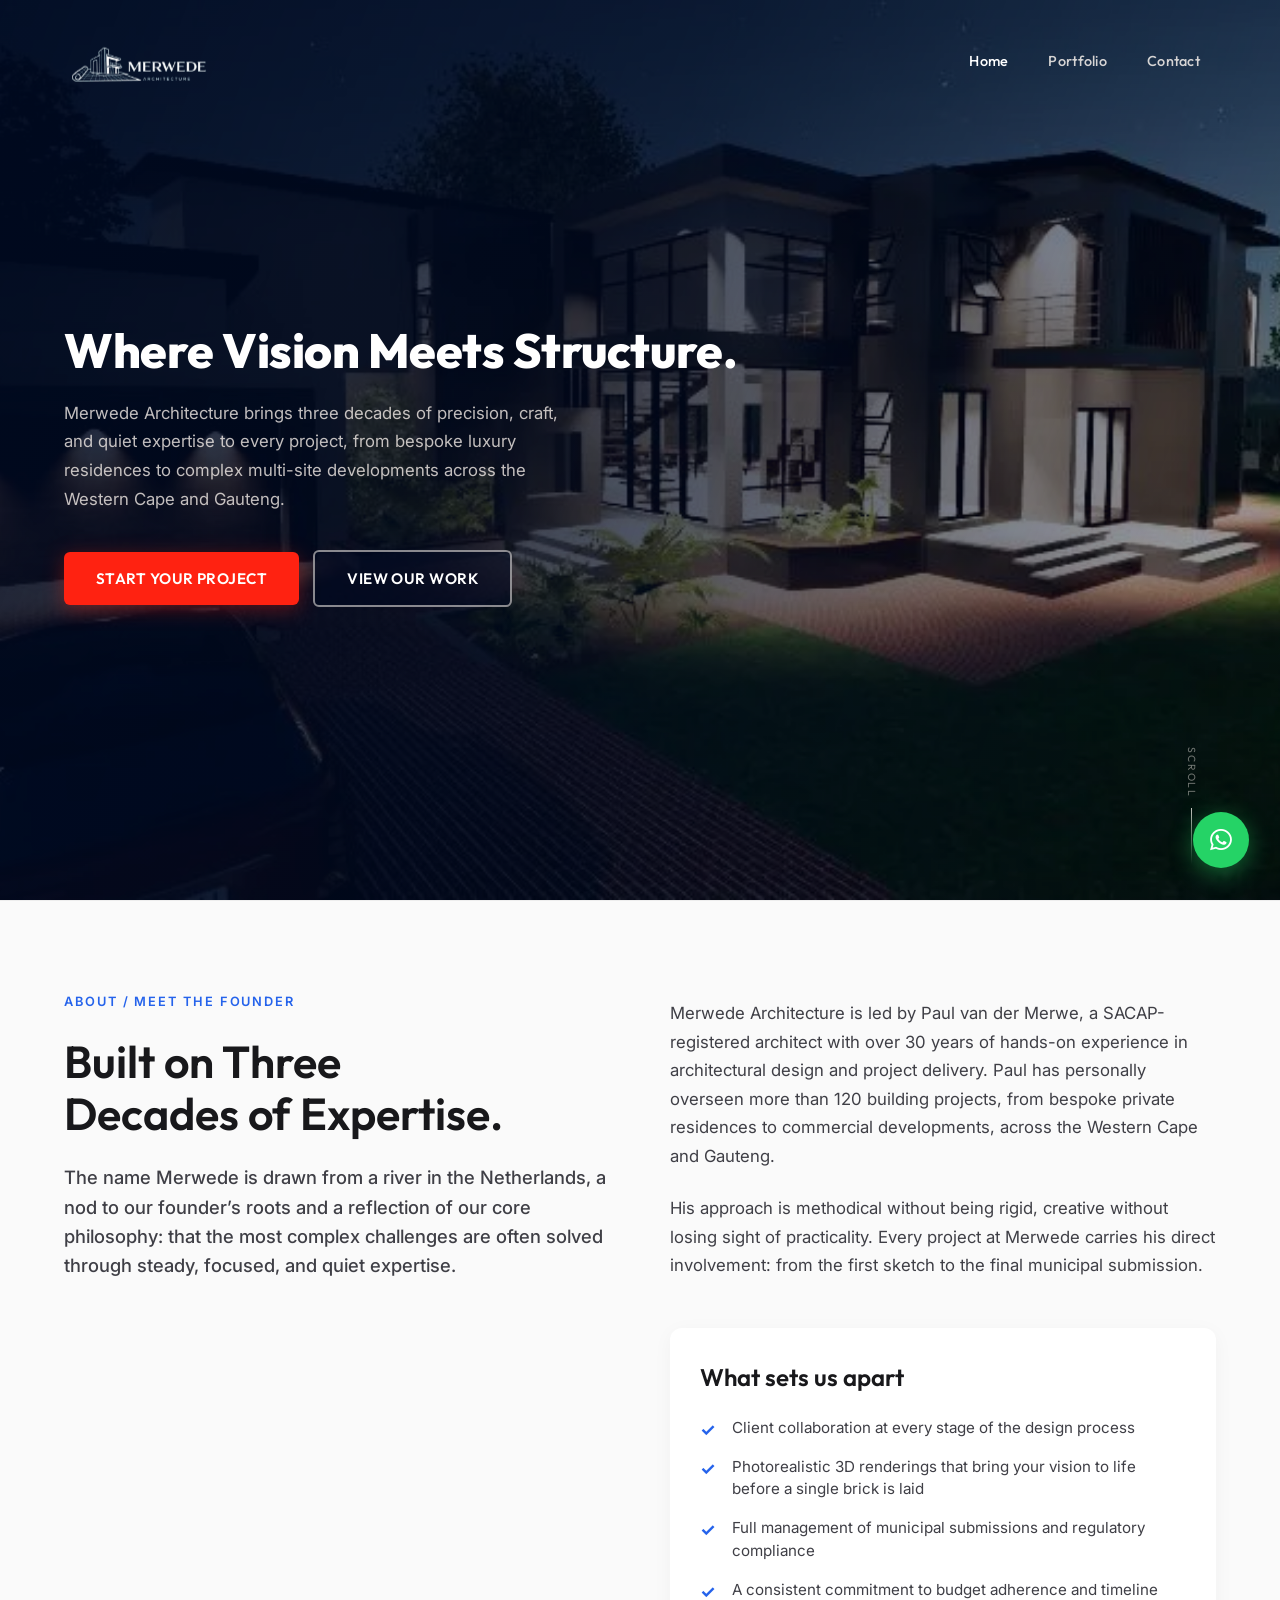
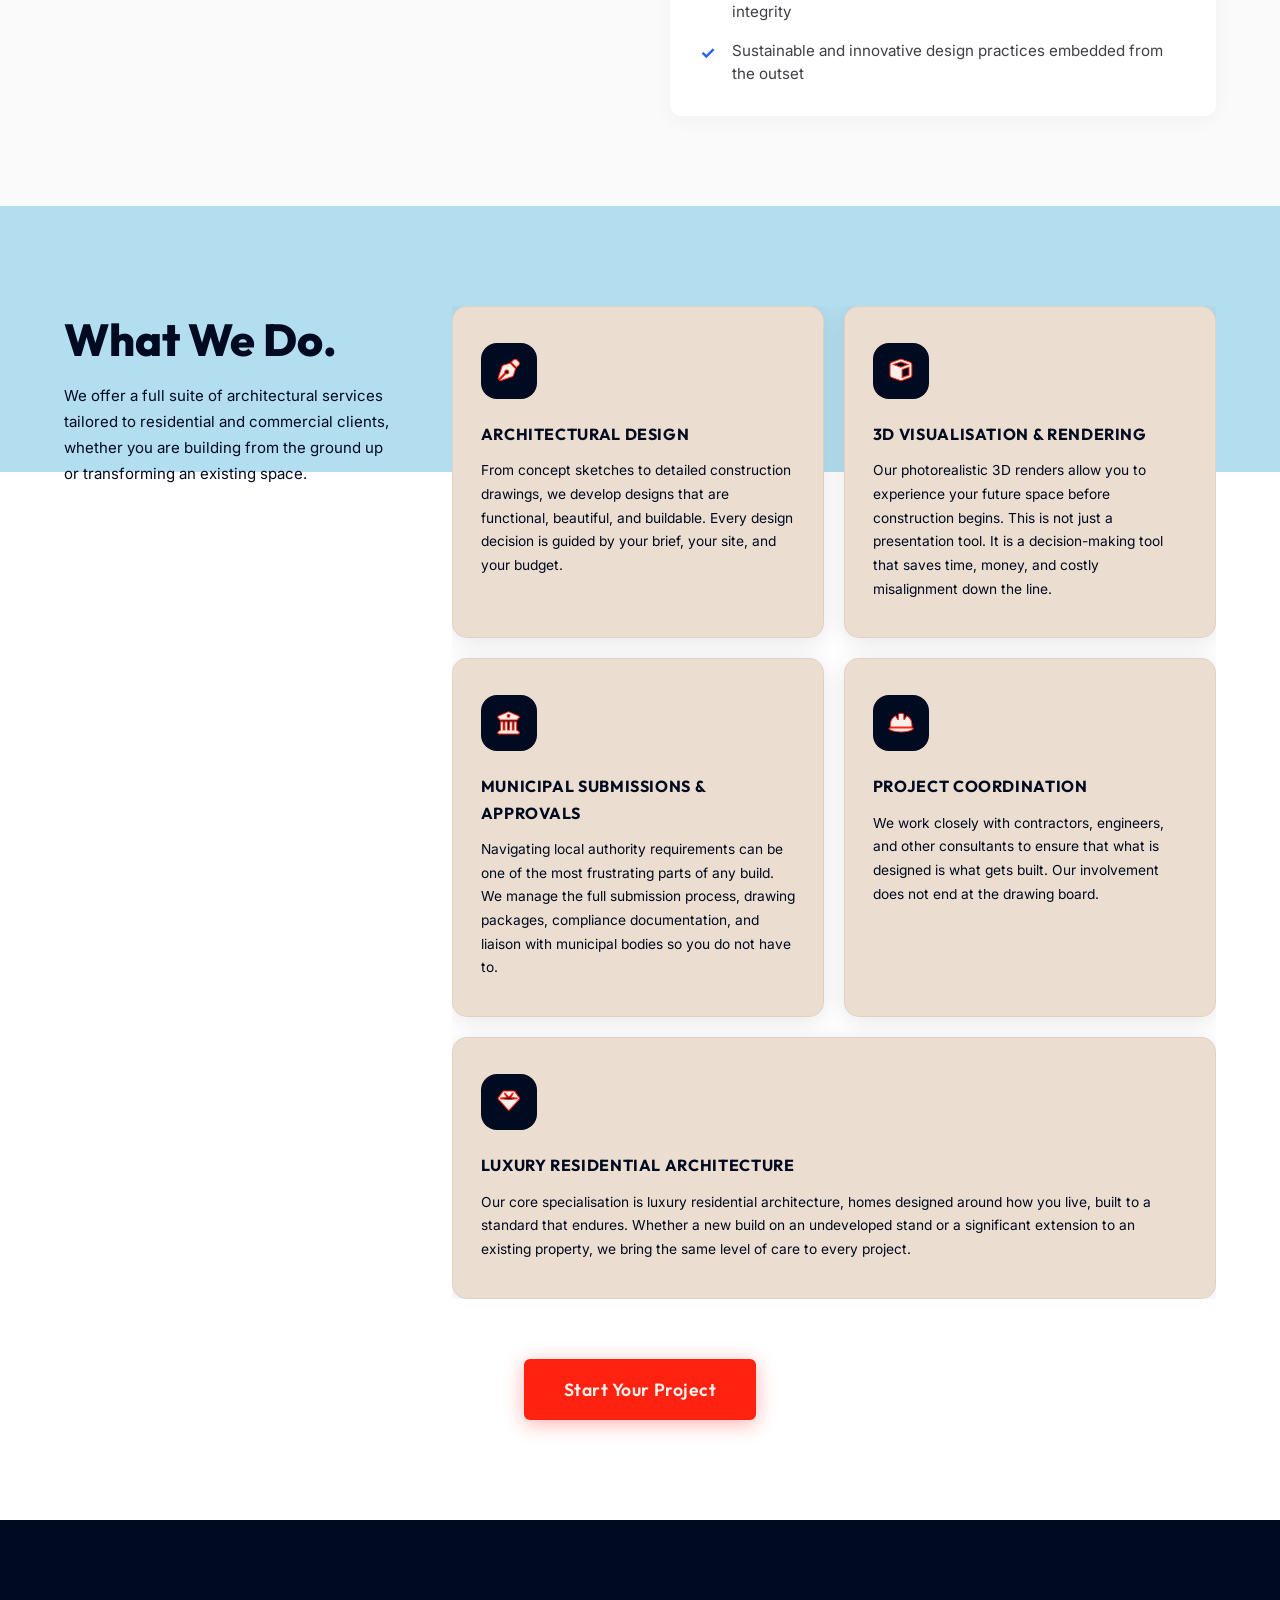
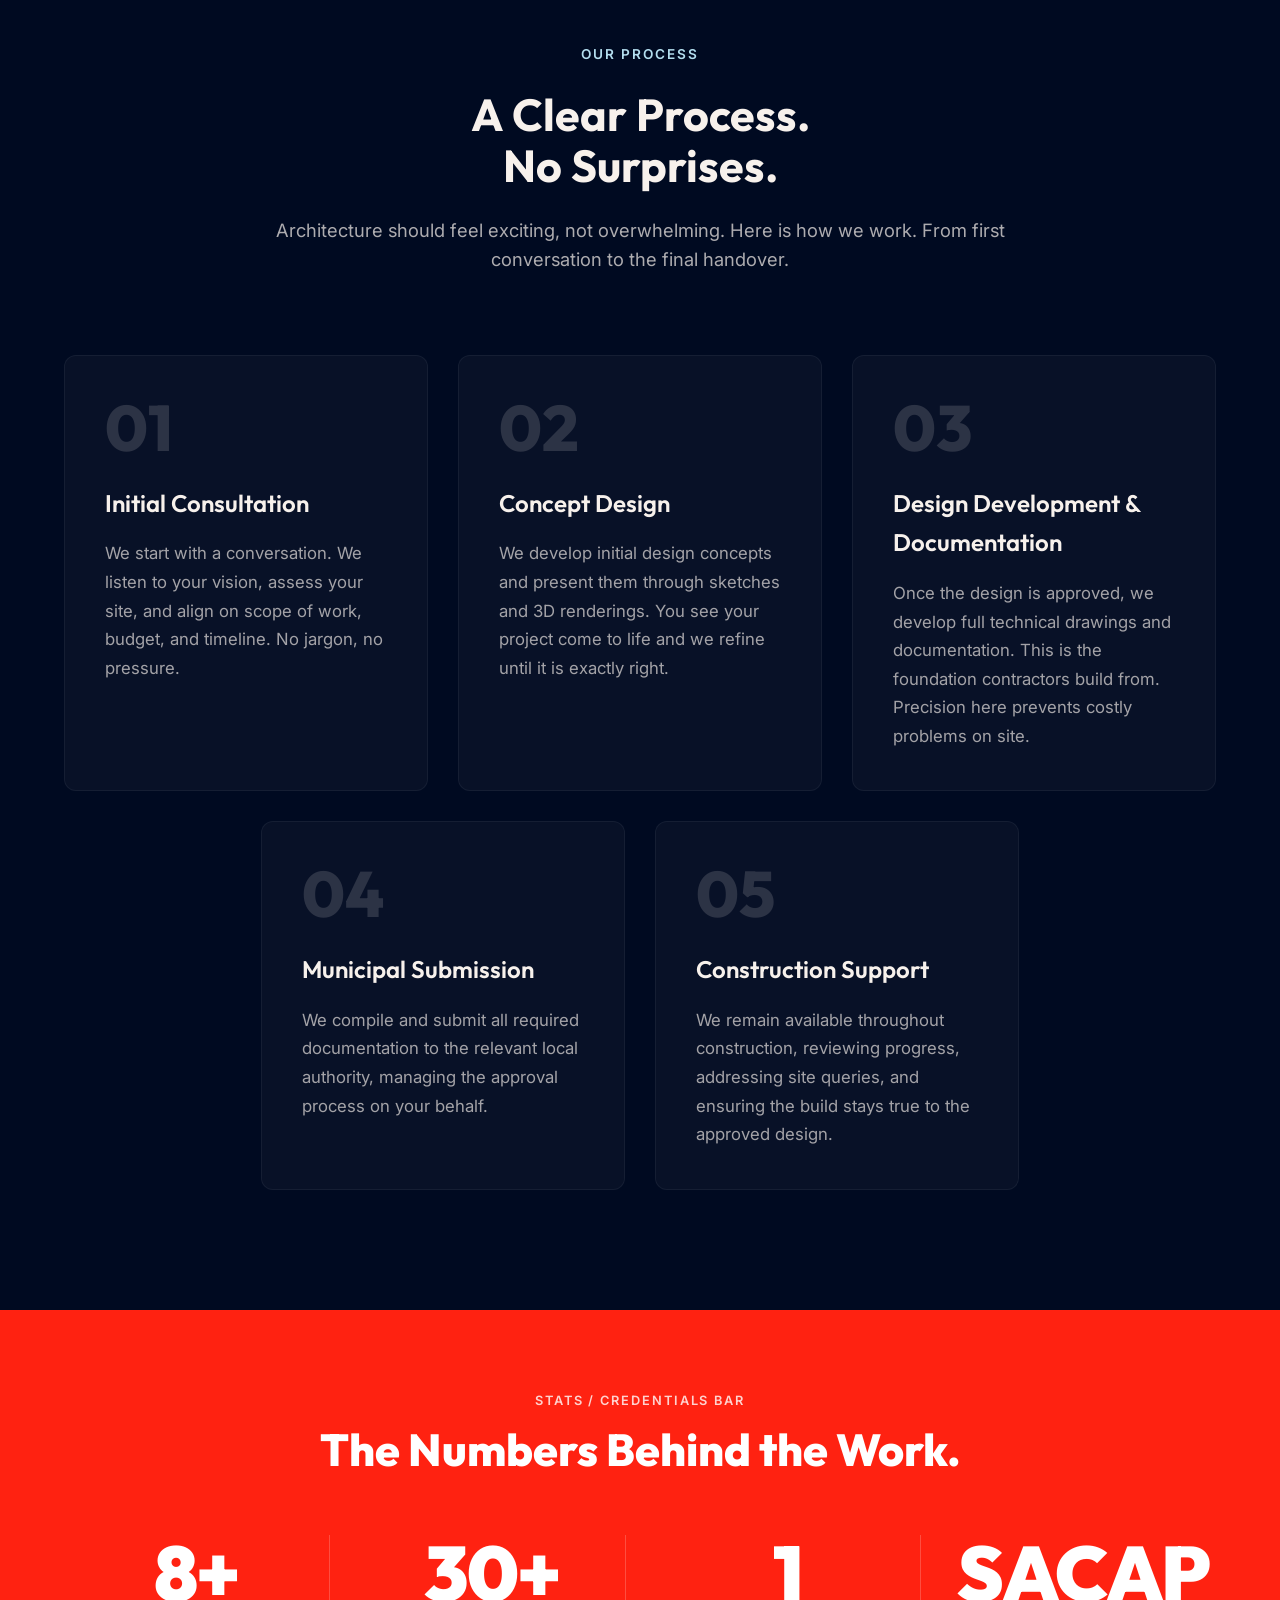
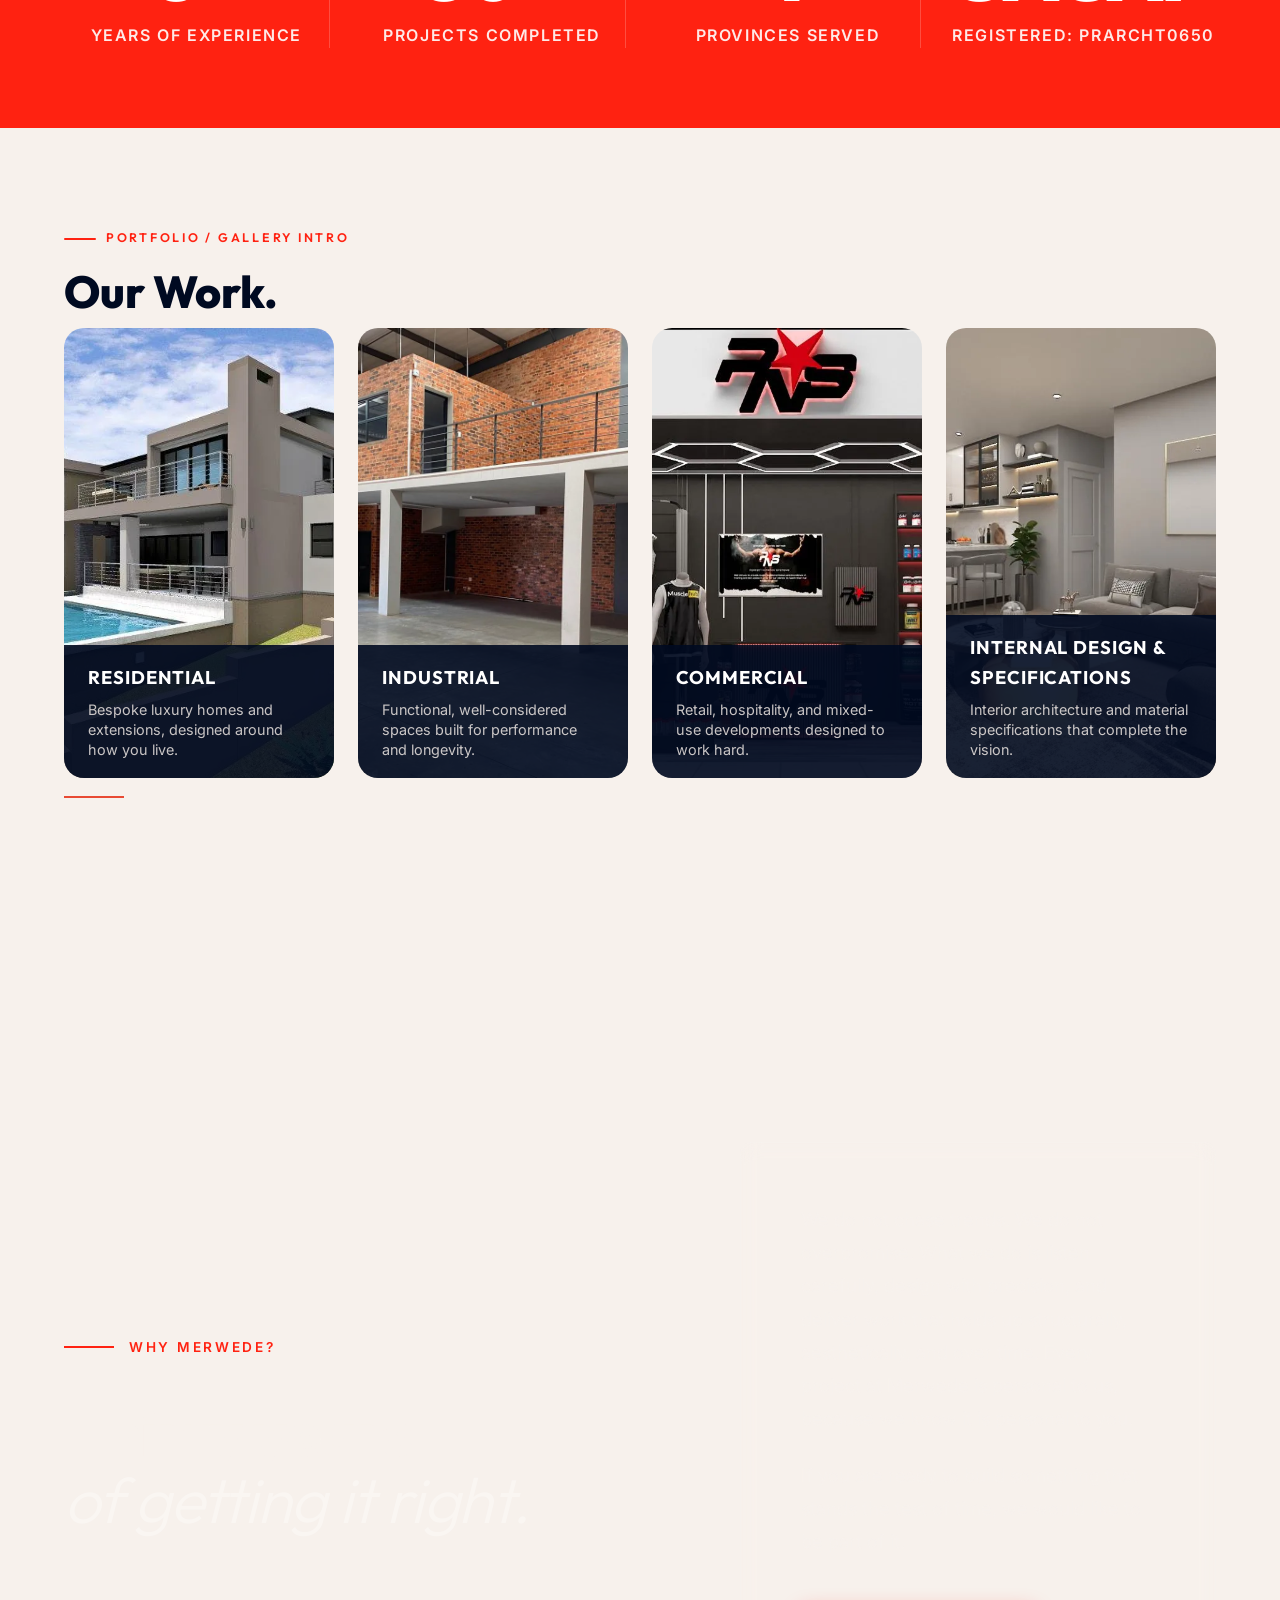
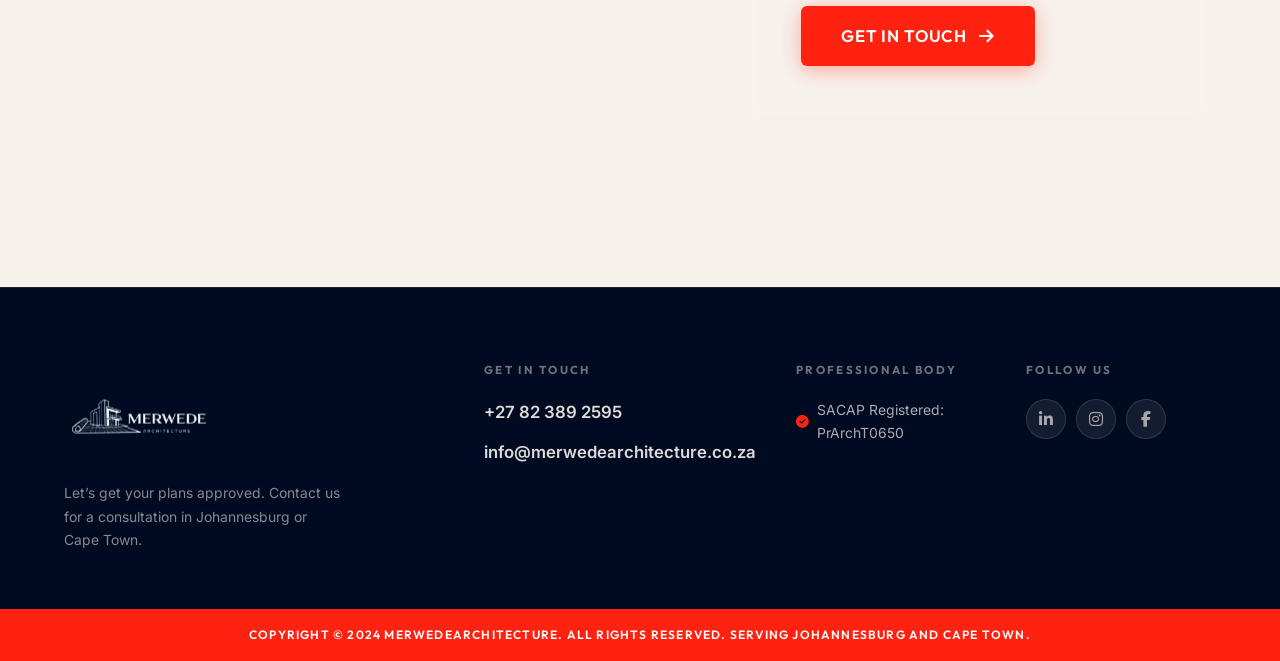
==== commit 74e37c6d: "Optimize mobile performance: resolve render-blocking, minify scripts, and convert images to WebP" ====
--- a/index.html
+++ b/index.html
@@ -13,8 +13,8 @@
   <link
     href="https://fonts.googleapis.com/css2?family=Outfit:wght@300;400;500;600;700;800;900&family=Inter:wght@300;400;500;600&display=swap"
     rel="stylesheet" />
-  <link rel="stylesheet" href="https://cdnjs.cloudflare.com/ajax/libs/font-awesome/6.5.0/css/all.min.css" />
-  <link rel="icon" type="image/png" href="favicon.png" />
+  <link rel="preload" href="https://cdnjs.cloudflare.com/ajax/libs/font-awesome/6.5.0/css/all.min.css" as="style" onload="this.onload=null;this.rel='stylesheet'"><noscript><link rel="stylesheet" href="https://cdnjs.cloudflare.com/ajax/libs/font-awesome/6.5.0/css/all.min.css"></noscript>
+  <link rel="icon" type="image/png" href="favicon.webp" />
   <link rel="stylesheet" href="styles.css" />
   <!-- ===================== TRACKING SCRIPTS ===================== -->
 
@@ -27,7 +27,7 @@
 
     gtag('config', 'G-8H4WT26PH3');
   </script>
-  <script src="https://t.contentsquare.net/uxa/ec106db3bb3d9.js"></script>
+  <script defer src="https://t.contentsquare.net/uxa/ec106db3bb3d9.js"></script>
 
   <!-- Google Search Console -->
   <meta name="google-site-verification" content="vQ303lfDIGvDUkxrw9TMDYfI-KoymO3WtDyY6idUm0E" />
@@ -56,7 +56,7 @@
     fbq('init', '1763597548348383');
     fbq('track', 'PageView');
   </script>
-  <noscript><img height="1" width="1" style="display:none"
+  <noscript><img loading="lazy" height="1" width="1" style="display:none"
       src="https://www.facebook.com/tr?id=1763597548348383&ev=PageView&noscript=1" /></noscript>
   <!-- End Meta Pixel Code -->
 </head>
@@ -68,7 +68,7 @@
     <nav class="nav-container">
       <div class="nav-logo">
         <a href="#home">
-          <img src="final logo.png" alt="Merwede Architecture Logo">
+          <img src="final logo.webp" alt="Merwede Architecture Logo">
         </a>
       </div>
       <button class="nav-toggle" id="navToggle" aria-label="Open menu">
@@ -311,7 +311,7 @@
           <div class="pf-item flip-card">
             <div class="flip-card-inner">
               <div class="flip-card-front"
-                style="background-image:url('Residential-20260316T065719Z-3-001/Residential/Cover Photo.jpg')">
+                style="background-image:url('Residential-20260316T065719Z-3-001/Residential/Cover Photo.webp')">
                 <div class="pf-label-banner">
                   <span class="pf-name">Residential</span>
                   <p class="pf-desc">Bespoke luxury homes and extensions, designed around how you live.</p>
@@ -329,32 +329,32 @@
 
                 <div class="fc-gallery">
                   <div class="fc-slide">
-                    <img src="Residential-20260316T065719Z-3-001/Residential/New Luxury Home(1).jpg"
+                    <img loading="lazy" src="Residential-20260316T065719Z-3-001/Residential/New Luxury Home(1).webp"
                       alt="New Luxury Home Exterior" class="fc-stage-img">
                     <div class="fc-slide-caption">New Luxury Home(1)</div>
                   </div>
                   <div class="fc-slide">
-                    <img src="Residential-20260316T065719Z-3-001/Residential/New Luxury Home.jpg"
+                    <img loading="lazy" src="Residential-20260316T065719Z-3-001/Residential/New Luxury Home.webp"
                       alt="New Luxury Home View 2" class="fc-stage-img">
                     <div class="fc-slide-caption">New Luxury Home</div>
                   </div>
                   <div class="fc-slide">
-                    <img src="Residential-20260316T065719Z-3-001/Residential/Entertainment Area with Firepit.jpg"
+                    <img loading="lazy" src="Residential-20260316T065719Z-3-001/Residential/Entertainment Area with Firepit.webp"
                       alt="Entertainment Area with Firepit" class="fc-stage-img">
                     <div class="fc-slide-caption">Entertainment Area with Firepit</div>
                   </div>
                   <div class="fc-slide">
-                    <img src="Residential-20260316T065719Z-3-001/Residential/Complete Renovation.jpg"
+                    <img loading="lazy" src="Residential-20260316T065719Z-3-001/Residential/Complete Renovation.webp"
                       alt="Complete Renovation" class="fc-stage-img">
                     <div class="fc-slide-caption">Complete Renovation</div>
                   </div>
                   <div class="fc-slide">
-                    <img src="Residential-20260316T065719Z-3-001/Residential/Apartment Block Seapoint.jpg"
+                    <img loading="lazy" src="Residential-20260316T065719Z-3-001/Residential/Apartment Block Seapoint.webp"
                       alt="Apartment Block Seapoint" class="fc-stage-img">
                     <div class="fc-slide-caption">Apartment Block Seapoint</div>
                   </div>
                   <div class="fc-slide">
-                    <img src="Residential-20260316T065719Z-3-001/Residential/West Beach Apartment Block.jpg"
+                    <img loading="lazy" src="Residential-20260316T065719Z-3-001/Residential/West Beach Apartment Block.webp"
                       alt="West Beach Apartment Block" class="fc-stage-img">
                     <div class="fc-slide-caption">West Beach Apartment Block</div>
                   </div>
@@ -366,7 +366,7 @@
           <!-- Card 2: Industrial -->
           <div class="pf-item flip-card">
             <div class="flip-card-inner">
-              <div class="flip-card-front" style="background-image:url('Industrial/Cover Photo.jpg')">
+              <div class="flip-card-front" style="background-image:url('Industrial/Cover Photo.webp')">
                 <div class="pf-label-banner">
                   <span class="pf-name">Industrial</span>
                   <p class="pf-desc">Functional, well-considered spaces built for performance and longevity.</p>
@@ -384,20 +384,20 @@
 
                 <div class="fc-gallery">
                   <div class="fc-slide">
-                    <img src="Industrial/Factory Building_.jpg" alt="Factory Building" class="fc-stage-img">
+                    <img loading="lazy" src="Industrial/Factory Building_.webp" alt="Factory Building" class="fc-stage-img">
                     <div class="fc-slide-caption">Factory Building_</div>
                   </div>
                   <div class="fc-slide">
-                    <img src="Industrial/Factory_.jpg" alt="Factory Interior" class="fc-stage-img">
+                    <img loading="lazy" src="Industrial/Factory_.webp" alt="Factory Interior" class="fc-stage-img">
                     <div class="fc-slide-caption">Factory_</div>
                   </div>
                   <div class="fc-slide">
-                    <img src="Industrial/Industrial Office Space.jpg" alt="Industrial Office Space"
+                    <img loading="lazy" src="Industrial/Industrial Office Space.webp" alt="Industrial Office Space"
                       class="fc-stage-img">
                     <div class="fc-slide-caption">Industrial Office Space</div>
                   </div>
                   <div class="fc-slide">
-                    <img src="Industrial/Industrial Workshop.jpg" alt="Industrial Workshop" class="fc-stage-img">
+                    <img loading="lazy" src="Industrial/Industrial Workshop.webp" alt="Industrial Workshop" class="fc-stage-img">
                     <div class="fc-slide-caption">Industrial Workshop</div>
                   </div>
                 </div>
@@ -408,7 +408,7 @@
           <!-- Card 3: Commercial -->
           <div class="pf-item flip-card">
             <div class="flip-card-inner">
-              <div class="flip-card-front" style="background-image:url('Commercial/Cover Photo.jpg')">
+              <div class="flip-card-front" style="background-image:url('Commercial/Cover Photo.webp')">
                 <div class="pf-label-banner">
                   <span class="pf-name">Commercial</span>
                   <p class="pf-desc">Retail, hospitality, and mixed-use developments designed to work hard.</p>
@@ -426,16 +426,16 @@
 
                 <div class="fc-gallery">
                   <div class="fc-slide">
-                    <img src="Commercial/Hospice Medical Centre.jpg" alt="Hospice Medical Centre" class="fc-stage-img">
+                    <img loading="lazy" src="Commercial/Hospice Medical Centre.webp" alt="Hospice Medical Centre" class="fc-stage-img">
                     <div class="fc-slide-caption">Hospice Medical Centre</div>
                   </div>
                   <div class="fc-slide">
-                    <img src="Commercial/Hospice Medical Centre (2).jpg" alt="Hospice Medical Facility"
+                    <img loading="lazy" src="Commercial/Hospice Medical Centre (2).webp" alt="Hospice Medical Facility"
                       class="fc-stage-img">
                     <div class="fc-slide-caption">Hospice Medical Facility</div>
                   </div>
                   <div class="fc-slide">
-                    <img src="Commercial/Shop Render Bayside Mall.jpg" alt="Shop Render Bayside Mall"
+                    <img loading="lazy" src="Commercial/Shop Render Bayside Mall.webp" alt="Shop Render Bayside Mall"
                       class="fc-stage-img">
                     <div class="fc-slide-caption">Shop Render Bayside Mall</div>
                   </div>
@@ -448,7 +448,7 @@
           <div class="pf-item flip-card">
             <div class="flip-card-inner">
               <div class="flip-card-front"
-                style="background-image:url('Internal Design and Specification/Internal Apartment Render.jpg')">
+                style="background-image:url('Internal Design and Specification/Internal Apartment Render.webp')">
                 <div class="pf-label-banner">
                   <span class="pf-name">Internal Design &amp; Specifications</span>
                   <p class="pf-desc">Interior architecture and material specifications that complete the vision.</p>
@@ -466,21 +466,21 @@
 
                 <div class="fc-gallery">
                   <div class="fc-slide">
-                    <img src="Internal Design and Specification/Internal Apartment Render(1).jpg"
+                    <img loading="lazy" src="Internal Design and Specification/Internal Apartment Render(1).webp"
                       alt="Internal Apartment Render 2" class="fc-stage-img">
                     <div class="fc-slide-caption">Internal Apartment Render(1)</div>
                   </div>
                   <div class="fc-slide">
-                    <img src="Internal Design and Specification/Braai Room.jpg" alt="Braai Room" class="fc-stage-img">
+                    <img loading="lazy" src="Internal Design and Specification/Braai Room.webp" alt="Braai Room" class="fc-stage-img">
                     <div class="fc-slide-caption">Braai Room</div>
                   </div>
                   <div class="fc-slide">
-                    <img src="Internal Design and Specification/Double Volume Staircase.jpg"
+                    <img loading="lazy" src="Internal Design and Specification/Double Volume Staircase.webp"
                       alt="Double Volume Staircase" class="fc-stage-img">
                     <div class="fc-slide-caption">Double Volume Staircase</div>
                   </div>
                   <div class="fc-slide">
-                    <img src="Internal Design and Specification/Home Theatre.jpg" alt="Home Theatre"
+                    <img loading="lazy" src="Internal Design and Specification/Home Theatre.webp" alt="Home Theatre"
                       class="fc-stage-img">
                     <div class="fc-slide-caption">Home Theatre</div>
                   </div>
@@ -548,7 +548,7 @@
         <div class="footer-brand">
           <div class="nav-logo footer-logo">
             <a href="index.html">
-              <img src="final logo.png" alt="Merwede Architecture Logo">
+              <img src="final logo.webp" alt="Merwede Architecture Logo">
             </a>
           </div>
           <p class="footer-tagline">Let’s get your plans approved. Contact us for a consultation in Johannesburg or Cape
@@ -601,7 +601,7 @@
     </div>
   </footer>
 
-  <script src="script.js"></script>
+  <script defer src="script.js"></script>
 
   <!-- ===================== FLOATING WHATSAPP ===================== -->
   <a href="https://wa.me/27823892595" class="wa-float" target="_blank" rel="noopener" aria-label="Chat on WhatsApp"
--- a/styles.css
+++ b/styles.css
@@ -1,2846 +1 @@
-/* ==========================================
-   MERWEDE ARCHITECTURE — MASTER STYLESHEET
-   ========================================== */
-
-/* ---- CSS Custom Properties ---- */
-:root {
-  --night: #000A21;
-  --snow: #F7F1EC;
-  --cream: #EBDDCF;
-  --orange: #FF2211;
-  --dew: #B3DEEF;
-  --dawn: #3B5772;
-
-  --font-heading: 'Outfit', sans-serif;
-  --font-body: 'Inter', sans-serif;
-
-  --nav-h: 120px;
-  --radius-sm: 8px;
-  --radius-md: 16px;
-  --radius-lg: 24px;
-  --shadow-card: 0 4px 24px rgba(0, 10, 33, 0.10);
-  --shadow-hover: 0 12px 40px rgba(0, 10, 33, 0.18);
-  --transition: 0.32s cubic-bezier(.4, 0, .2, 1);
-}
-
-/* ---- Reset & Base ---- */
-*,
-*::before,
-*::after {
-  box-sizing: border-box;
-  margin: 0;
-  padding: 0;
-}
-
-html {
-  scroll-behavior: smooth;
-  font-size: 16px;
-}
-
-body {
-  font-family: var(--font-body);
-  color: var(--night);
-  background: var(--snow);
-  line-height: 1.65;
-  overflow-x: hidden;
-}
-
-img {
-  display: block;
-  max-width: 100%;
-  filter: contrast(1.04) saturate(1.08) brightness(1.02);
-  image-rendering: -webkit-optimize-contrast;
-  image-rendering: crisp-edges;
-}
-
-.nav-logo a {
-  display: flex;
-  align-items: center;
-}
-
-.nav-logo img {
-  height: 104px;
-  transform: scale(1.45);
-  transform-origin: left center;
-  width: auto;
-  border-radius: 0;
-  background: transparent;
-}
-
-.footer-logo img {
-  height: 104px;
-  transform: scale(1.45);
-  transform-origin: left center;
-  width: auto;
-  border-radius: 0;
-  background: transparent;
-  padding: 0;
-}
-
-a {
-  text-decoration: none;
-  color: inherit;
-}
-
-ul {
-  list-style: none;
-}
-
-button {
-  cursor: pointer;
-  border: none;
-  background: none;
-  font: inherit;
-}
-
-/* ---- Container ---- */
-.container {
-  width: 100%;
-  max-width: 1200px;
-  margin: 0 auto;
-  padding: 0 24px;
-}
-
-/* ---- Buttons ---- */
-.btn {
-  display: inline-flex;
-  align-items: center;
-  gap: 8px;
-  padding: 14px 32px;
-  border-radius: 6px;
-  font-family: var(--font-heading);
-  font-weight: 600;
-  font-size: 0.95rem;
-  letter-spacing: 0.03em;
-  transition: transform var(--transition), box-shadow var(--transition), background var(--transition);
-  cursor: pointer;
-  white-space: nowrap;
-}
-
-.btn-primary {
-  background: var(--orange);
-  color: #fff;
-  box-shadow: 0 4px 20px rgba(255, 34, 17, 0.35);
-}
-
-.btn-primary:hover {
-  transform: scale(1.06) translateY(-2px);
-  box-shadow: 0 8px 32px rgba(255, 34, 17, 0.5);
-}
-
-.btn-secondary {
-  background: rgba(0, 10, 33, 0.65);
-  color: #fff;
-  border: 2px solid rgba(247, 241, 236, 0.55);
-}
-
-.btn-secondary:hover {
-  background: rgba(0, 10, 33, 0.85);
-  border-color: rgba(247, 241, 236, 0.85);
-  transform: translateY(-2px);
-}
-
-.btn-sm {
-  padding: 10px 22px;
-  font-size: 0.85rem;
-}
-
-.btn-full {
-  width: 100%;
-  justify-content: center;
-}
-
-/* ==========================================
-   NAVIGATION
-   ========================================== */
-#header {
-  position: fixed;
-  top: 0;
-  left: 0;
-  right: 0;
-  z-index: 1000;
-  transition: background var(--transition), box-shadow var(--transition), padding var(--transition);
-  background: transparent;
-  padding: 0;
-}
-
-#header.scrolled {
-  background: rgba(0, 10, 33, 0.95);
-  backdrop-filter: blur(12px);
-  box-shadow: 0 2px 20px rgba(0, 0, 0, 0.25);
-}
-
-#header.nav-orange-bg.scrolled {
-  background: rgba(255, 34, 17, 0.95);
-  box-shadow: none;
-}
-
-.nav-container {
-  max-width: 1200px;
-  margin: 0 auto;
-  padding: 0 24px;
-  height: var(--nav-h);
-  display: flex;
-  align-items: center;
-  justify-content: space-between;
-}
-
-.nav-logo {
-  display: flex;
-  align-items: center;
-  gap: 12px;
-}
-
-.logo-icon svg {
-  border-radius: 6px;
-}
-
-.logo-text {
-  display: flex;
-  flex-direction: column;
-  line-height: 1.1;
-}
-
-.logo-main {
-  font-family: var(--font-heading);
-  font-size: 1.1rem;
-  font-weight: 800;
-  letter-spacing: 0.14em;
-  color: #fff;
-}
-
-.logo-sub {
-  font-family: var(--font-heading);
-  font-size: 0.55rem;
-  font-weight: 400;
-  letter-spacing: 0.28em;
-  color: var(--dew);
-}
-
-.nav-links {
-  display: flex;
-  align-items: center;
-  gap: 8px;
-}
-
-.nav-link {
-  font-family: var(--font-heading);
-  font-size: 0.9rem;
-  font-weight: 500;
-  color: rgba(247, 241, 236, 0.85);
-  padding: 8px 16px;
-  border-radius: 50px;
-  transition: color var(--transition), background var(--transition);
-  letter-spacing: 0.02em;
-}
-
-.nav-link:hover {
-  color: #fff;
-  background: rgba(255, 255, 255, 0.08);
-}
-
-.nav-link.nav-cta {
-  background: var(--orange);
-  color: #fff;
-  padding: 9px 22px;
-  font-weight: 600;
-}
-
-.nav-link.nav-cta:hover {
-  background: #e01c0c;
-  transform: translateY(-1px);
-}
-
-.nav-toggle {
-  display: none;
-  flex-direction: column;
-  gap: 5px;
-  padding: 6px;
-}
-
-.nav-toggle span {
-  display: block;
-  width: 24px;
-  height: 2px;
-  background: #fff;
-  border-radius: 2px;
-  transition: var(--transition);
-}
-
-/* ==========================================
-   HERO
-   ========================================== */
-.hero {
-  min-height: 100vh;
-  position: relative;
-  display: flex;
-  align-items: center;
-  background:
-    url("hero_bg.png") center center / cover no-repeat;
-  overflow: hidden;
-}
-
-.hero-overlay {
-  position: absolute;
-  inset: 0;
-  background: linear-gradient(110deg,
-      rgba(0, 10, 33, 0.92) 0%,
-      rgba(0, 10, 33, 0.75) 45%,
-      rgba(0, 10, 33, 0.30) 100%);
-  z-index: 1;
-}
-
-.hero-content {
-  position: relative;
-  z-index: 2;
-  margin: 0;
-  padding: calc(var(--nav-h) + 60px) 24px 100px 80px;
-  width: 100%;
-}
-
-.hero-eyebrow {
-  font-family: var(--font-heading);
-  font-size: 0.78rem;
-  font-weight: 600;
-  letter-spacing: 0.22em;
-  text-transform: uppercase;
-  color: var(--dew);
-  margin-bottom: 18px;
-  display: flex;
-  align-items: center;
-  gap: 10px;
-}
-
-.hero-eyebrow::before {
-  content: '';
-  display: inline-block;
-  width: 32px;
-  height: 2px;
-  background: var(--orange);
-  border-radius: 2px;
-}
-
-.hero-title {
-  font-family: var(--font-heading);
-  font-size: clamp(2rem, 3.8vw, 3rem);
-  font-weight: 800;
-  line-height: 1.08;
-  color: #fff;
-  margin-bottom: 22px;
-  letter-spacing: -0.01em;
-}
-
-.hero-title-accent {
-  color: #fff;
-}
-
-.hero-sub {
-  font-size: 1.05rem;
-  color: rgba(247, 241, 236, 0.78);
-  max-width: 520px;
-  margin-bottom: 36px;
-  line-height: 1.72;
-}
-
-.hero-buttons {
-  display: flex;
-  align-items: center;
-  gap: 14px;
-  flex-wrap: wrap;
-  margin-bottom: 48px;
-}
-
-.hero-badges {
-  display: flex;
-  gap: 16px;
-  flex-wrap: wrap;
-}
-
-.hero-badge {
-  display: flex;
-  align-items: center;
-  gap: 7px;
-  font-family: var(--font-heading);
-  font-size: 0.78rem;
-  font-weight: 500;
-  color: rgba(247, 241, 236, 0.7);
-  background: rgba(255, 255, 255, 0.06);
-  border: 1px solid rgba(255, 255, 255, 0.12);
-  border-radius: 50px;
-  padding: 6px 14px;
-  backdrop-filter: blur(6px);
-}
-
-.hero-badge i {
-  color: var(--dew);
-  font-size: 0.72rem;
-}
-
-.hero-scroll-hint {
-  position: absolute;
-  bottom: 36px;
-  right: 80px;
-  z-index: 2;
-  display: flex;
-  flex-direction: column;
-  align-items: center;
-  gap: 10px;
-}
-
-.hero-scroll-hint span {
-  font-family: var(--font-heading);
-  font-size: 0.65rem;
-  letter-spacing: 0.18em;
-  text-transform: uppercase;
-  color: rgba(247, 241, 236, 0.45);
-  writing-mode: vertical-lr;
-}
-
-.hero-scroll-line {
-  width: 1px;
-  height: 56px;
-  background: linear-gradient(to bottom, rgba(247, 241, 236, 0.8), transparent);
-  animation: scrollPulse 2.2s cubic-bezier(0.77, 0, 0.175, 1) infinite;
-  transform-origin: top;
-}
-
-@keyframes scrollPulse {
-  0% {
-    transform: scaleY(0);
-    opacity: 0;
-  }
-  30% {
-    transform: scaleY(1);
-    opacity: 1;
-  }
-  70% {
-    transform: translateY(20px) scaleY(0);
-    opacity: 0;
-  }
-  100% {
-    transform: translateY(20px) scaleY(0);
-    opacity: 0;
-  }
-}
-
-/* ==========================================
-   SECTION HEADER (shared)
-   ========================================== */
-.section-header {
-  text-align: center;
-  margin-bottom: 60px;
-}
-
-.section-eyebrow {
-  font-family: var(--font-heading);
-  font-size: 0.75rem;
-  font-weight: 600;
-  letter-spacing: 0.22em;
-  text-transform: uppercase;
-  color: var(--orange);
-  margin-bottom: 12px;
-}
-
-.section-title {
-  font-family: var(--font-heading);
-  font-size: clamp(1.8rem, 3.5vw, 2.6rem);
-  font-weight: 800;
-  color: var(--night);
-  margin-bottom: 14px;
-  line-height: 1.15;
-}
-
-.section-sub {
-  font-size: 1rem;
-  color: rgba(0, 10, 33, 0.6);
-  max-width: 540px;
-  margin: 0 auto;
-  line-height: 1.68;
-}
-
-.services {
-  position: relative;
-  padding: 100px 0;
-  background: var(--dew);
-}
-
-/* 2-col wrapper: left info | right cards */
-.services-layout {
-  display: grid;
-  grid-template-columns: 3fr 7fr;
-  gap: 60px;
-  align-items: start;
-}
-
-/* Left column */
-.services-info {
-  padding-top: 8px;
-  position: sticky;
-  top: 140px;
-}
-
-.services-heading {
-  font-family: var(--font-heading);
-  font-size: clamp(2rem, 3.5vw, 3.2rem);
-  font-weight: 800;
-  color: var(--night);
-  line-height: 1.15;
-  margin-bottom: 18px;
-}
-
-.services-tagline {
-  font-size: 0.94rem;
-  color: var(--night);
-  line-height: 1.72;
-  margin-bottom: 30px;
-}
-
-/* Right column: cards + cta stacked */
-.services-right {
-  display: flex;
-  flex-direction: column;
-  gap: 0;
-}
-
-/* 4 cards in a grid */
-.services-grid {
-  display: grid;
-  grid-template-columns: repeat(2, 1fr);
-  gap: 20px;
-}
-
-.service-card {
-  background: var(--cream);
-  border-radius: 15px;
-  padding: 36px 28px;
-  box-shadow: var(--shadow-card);
-  transition: transform var(--transition), box-shadow var(--transition);
-  border: 1px solid rgba(0, 10, 33, 0.05);
-  position: relative;
-  overflow: hidden;
-}
-
-.service-card-full {
-  grid-column: 1 / -1;
-}
-
-.service-card:hover {
-  transform: translateY(-8px);
-  box-shadow: var(--shadow-hover);
-}
-
-.service-icon {
-  width: 56px;
-  height: 56px;
-  border-radius: var(--radius-md);
-  display: flex;
-  align-items: center;
-  justify-content: flex-start;
-  margin-bottom: 22px;
-  transition: transform var(--transition);
-}
-
-.service-card:hover .service-icon {
-  transform: scale(1.1);
-}
-
-.service-icon i {
-  font-size: 2.5rem;
-  color: var(--orange);
-  stroke: var(--orange);
-  stroke-width: 1px;
-  -webkit-text-stroke: 1px var(--orange);
-  transition: text-shadow var(--transition);
-}
-
-.service-card:hover .service-icon i {
-  text-shadow: 0 0 10px rgba(255, 34, 17, 0.4);
-  -webkit-text-stroke: 1.5px var(--orange);
-}
-
-.service-icon {
-  width: 56px;
-  height: 56px;
-  background: var(--night);
-  border-radius: var(--radius-md);
-  display: flex;
-  align-items: center;
-  justify-content: center;
-  margin-bottom: 22px;
-  transition: background var(--transition);
-}
-
-.service-card:hover .service-icon {
-  background: var(--orange);
-}
-
-.service-icon i {
-  font-size: 1.35rem;
-  color: var(--snow);
-}
-
-.service-card--accent .service-icon {
-  background: var(--dawn);
-}
-
-.service-name {
-  font-family: var(--font-heading);
-  font-size: 1rem;
-  font-weight: 700;
-  color: var(--night);
-  margin-bottom: 12px;
-  text-transform: uppercase;
-  letter-spacing: 0.04em;
-}
-
-.service-desc {
-  font-size: 0.86rem;
-  color: var(--night);
-  line-height: 1.72;
-}
-
-.services-cta-container {
-  text-align: center;
-  margin-top: 60px;
-}
-
-.services-main-cta {
-  background: var(--orange);
-  color: var(--snow);
-  padding: 16px 40px;
-  font-size: 1.1rem;
-}
-
-/* Responsive */
-@media (max-width: 960px) {
-  .services-layout {
-    grid-template-columns: 1fr;
-    gap: 36px;
-  }
-}
-
-/* ==========================================
-   PORTFOLIO
-   ========================================== */
-.portfolio {
-  background: var(--snow);
-  padding: 100px 0 110px;
-}
-
-/* Section header */
-.portfolio-section-header {
-  margin-bottom: 74px;
-  text-align: left;
-  position: relative;
-  padding-bottom: 20px;
-}
-
-.portfolio-section-title {
-  font-family: var(--font-heading);
-  font-size: clamp(1.9rem, 3.5vw, 2.8rem);
-  font-weight: 800;
-  color: var(--night);
-  line-height: 1.1;
-  margin-bottom: 12px;
-}
-
-/* Red accent line */
-.portfolio-section-header::after {
-  content: "";
-  position: absolute;
-  bottom: 0;
-  left: 0;
-  width: 60px;
-  height: 2px;
-  background-color: #E84A33;
-  /* Council Red */
-}
-
-.portfolio-section-sub {
-  font-family: var(--font-body);
-  font-size: 0.98rem;
-  color: rgba(0, 10, 33, 0.58);
-  max-width: 580px;
-  line-height: 1.65;
-  margin-top: 10px;
-}
-
-/* Projects Grid (4-card uniform row) */
-.portfolio-mosaic {
-  display: grid;
-  grid-template-columns: repeat(4, 1fr);
-  gap: 24px;
-}
-
-@media (max-width: 1024px) {
-  .portfolio-mosaic {
-    grid-template-columns: repeat(2, 1fr);
-  }
-}
-
-@media (max-width: 640px) {
-  .portfolio-mosaic {
-    grid-template-columns: 1fr;
-  }
-}
-
-/* Portfolio item base (Flip Card Container) */
-.pf-item.flip-card {
-  perspective: 1200px;
-  background: transparent;
-  width: 100%;
-  height: 450px;
-}
-
-.flip-card-inner {
-  position: relative;
-  width: 100%;
-  height: 100%;
-  transition: transform 0.6s cubic-bezier(0.4, 0, 0.2, 1);
-  transform-style: preserve-3d;
-  border-radius: 20px;
-}
-
-.flip-card-front,
-.flip-card-back {
-  position: absolute;
-  inset: 0;
-  width: 100%;
-  height: 100%;
-  -webkit-backface-visibility: hidden;
-  backface-visibility: hidden;
-  border-radius: 20px;
-  overflow: hidden;
-}
-
-/* Front Side */
-.flip-card-front {
-  background-size: cover;
-  background-position: center;
-  background-repeat: no-repeat;
-  cursor: pointer;
-}
-
-/* Front Side Overlay (Hover) */
-.flip-card-front::after {
-  content: "";
-  position: absolute;
-  inset: 0;
-  background: var(--orange);
-  opacity: 0;
-  transition: opacity 0.35s ease;
-  z-index: 1;
-}
-
-.pf-item.flip-card:hover .flip-card-front::after,
-.pf-item.card-link:hover .flip-card-front::after {
-  opacity: 0.85;
-}
-
-/* Permanent Category Banner */
-.pf-label-banner {
-  position: absolute;
-  bottom: 0;
-  left: 0;
-  right: 0;
-  padding: 18px 24px;
-  background: rgba(0, 10, 33, 0.9);
-  z-index: 2;
-}
-
-.pf-name {
-  display: block;
-  font-family: var(--font-heading);
-  color: #fff;
-  font-size: 1.15rem;
-  font-weight: 700;
-  text-transform: uppercase;
-  letter-spacing: 0.05em;
-  margin: 0;
-}
-
-.pf-desc {
-  font-family: var(--font-body);
-  color: rgba(247, 241, 236, 0.8);
-  font-size: 0.9rem;
-  line-height: 1.4;
-  margin: 6px 0 0 0;
-}
-
-/* Hover Button Overlay */
-.pf-hover-content {
-  position: absolute;
-  inset: 0;
-  z-index: 3;
-  display: flex;
-  justify-content: center;
-  align-items: center;
-  opacity: 0;
-  transform: translateY(15px);
-  transition: opacity 0.35s ease, transform 0.35s ease;
-}
-
-.pf-item.flip-card:hover .pf-hover-content,
-.pf-item.card-link:hover .pf-hover-content {
-  opacity: 1;
-  transform: translateY(0);
-}
-
-.pf-explore-btn {
-  pointer-events: none;
-  font-size: 0.95rem;
-  padding: 14px 28px;
-  background: var(--night);
-  color: #fff;
-  border: 2px solid rgba(255, 255, 255, 0.15);
-  border-radius: 6px;
-  font-family: var(--font-heading);
-  font-weight: 600;
-  text-transform: uppercase;
-  letter-spacing: 0.05em;
-  box-shadow: 0 4px 15px rgba(0, 0, 0, 0.3);
-}
-
-/* 3D FLIP MECHANISM (JS Triggers .flipped class) */
-.pf-item.flip-card.flipped .flip-card-inner {
-  transform: rotateY(180deg);
-}
-
-/* Back Side */
-.flip-card-back {
-  background: var(--night);
-  transform: rotateY(180deg);
-  display: flex;
-  flex-direction: column;
-  padding: 0;
-  cursor: default;
-  overflow: hidden;
-}
-
-.flip-card-close {
-  position: absolute;
-  top: 15px;
-  right: 15px;
-  color: #fff;
-  font-size: 1.5rem;
-  z-index: 10;
-  cursor: pointer;
-  transition: color 0.2s ease, background 0.2s ease;
-  background: rgba(0, 10, 33, 0.5);
-  border-radius: 50%;
-  width: 40px;
-  height: 40px;
-  display: flex;
-  align-items: center;
-  justify-content: center;
-}
-
-.flip-card-close:hover {
-  color: var(--orange);
-  background: rgba(0, 10, 33, 0.8);
-}
-
-/* Gallery Slider for Back of Card */
-.fc-arrow {
-  position: absolute;
-  top: 50%;
-  transform: translateY(-50%);
-  width: 48px; /* Optimized mobile touch target */
-  height: 48px;
-  background: rgba(0, 10, 33, 0.6);
-  color: #fff;
-  border: none;
-  border-radius: 50%;
-  display: flex;
-  align-items: center;
-  justify-content: center;
-  z-index: 100;
-  transition: background 0.3s, color 0.3s;
-  cursor: pointer;
-}
-
-.fc-arrow i,
-.flip-card-close i {
-  pointer-events: none;
-}
-
-.fc-arrow:hover {
-  background: var(--orange);
-}
-
-.fc-prev {
-  left: 10px;
-}
-
-.fc-next {
-  right: 10px;
-}
-
-.fc-gallery {
-  display: flex;
-  overflow-x: auto;
-  overflow-y: hidden;
-  scroll-snap-type: x mandatory;
-  -webkit-overflow-scrolling: touch;
-  width: 100%;
-  height: 100%;
-  scrollbar-width: none;
-  /* Firefox */
-}
-
-.fc-gallery::-webkit-scrollbar {
-  display: none;
-  /* Chrome, Safari */
-}
-
-.fc-slide {
-  scroll-snap-align: start;
-  flex: 0 0 100%;
-  width: 100%;
-  height: 100%;
-  position: relative;
-  display: flex;
-  flex-direction: column;
-  justify-content: center;
-  align-items: center;
-}
-
-.fc-slide img {
-  width: 100%;
-  height: 100%;
-  object-fit: cover;
-}
-
-.fc-slide-caption {
-  position: absolute;
-  bottom: 0;
-  left: 0;
-  right: 0;
-  background: rgba(0, 10, 33, 0.75);
-  color: #fff;
-  padding: 12px 16px;
-  text-align: center;
-  font-family: var(--font-heading);
-  font-size: 0.95rem;
-  font-weight: 600;
-  letter-spacing: 0.05em;
-}
-
-/* ==========================================
-   ABOUT
-   ========================================== */
-.about {
-  background: var(--cream);
-  padding: 110px 0;
-}
-
-.about-grid {
-  display: grid;
-  grid-template-columns: 1fr 1fr;
-  gap: 80px;
-  align-items: center;
-}
-
-.about-image-col {
-  position: relative;
-}
-
-.about-image-wrap {
-  position: relative;
-  border-radius: var(--radius-lg);
-  overflow: hidden;
-  box-shadow: 0 20px 60px rgba(0, 10, 33, 0.22);
-}
-
-.about-image-wrap img {
-  width: 100%;
-  height: 520px;
-  object-fit: cover;
-  display: block;
-}
-
-.about-image-badge {
-  position: absolute;
-  bottom: 28px;
-  right: -24px;
-  background: var(--orange);
-  color: #fff;
-  border-radius: var(--radius-md);
-  padding: 18px 22px;
-  display: flex;
-  flex-direction: column;
-  align-items: center;
-  box-shadow: 0 8px 28px rgba(255, 34, 17, 0.4);
-}
-
-.about-badge-number {
-  font-family: var(--font-heading);
-  font-size: 2rem;
-  font-weight: 800;
-  line-height: 1;
-}
-
-.about-badge-text {
-  font-family: var(--font-heading);
-  font-size: 0.72rem;
-  font-weight: 500;
-  letter-spacing: 0.08em;
-  text-align: center;
-  opacity: 0.9;
-}
-
-.about-content-col {
-  max-width: 560px;
-}
-
-.about-lead {
-  font-size: 1.05rem;
-  color: rgba(0, 10, 33, 0.82);
-  line-height: 1.75;
-  margin-bottom: 22px;
-  font-weight: 500;
-}
-
-.about-body {
-  font-size: 0.94rem;
-  color: rgba(0, 10, 33, 0.65);
-  line-height: 1.75;
-  margin-bottom: 18px;
-}
-
-.about-credentials {
-  margin-top: 36px;
-  display: flex;
-  flex-direction: column;
-  gap: 16px;
-}
-
-.credential-item {
-  display: flex;
-  align-items: flex-start;
-  gap: 16px;
-  background: rgba(0, 10, 33, 0.06);
-  border-radius: var(--radius-sm);
-  padding: 16px 20px;
-}
-
-.credential-item>i {
-  font-size: 1.5rem;
-  color: var(--orange);
-  flex-shrink: 0;
-  margin-top: 2px;
-}
-
-.credential-item strong {
-  font-family: var(--font-heading);
-  font-size: 0.95rem;
-  font-weight: 700;
-  color: var(--night);
-  display: block;
-  margin-bottom: 2px;
-}
-
-.credential-item span {
-  font-size: 0.8rem;
-  color: rgba(0, 10, 33, 0.55);
-}
-
-/* ==========================================
-   CONTACT
-   ========================================== */
-.contact {
-  position: relative;
-  background: var(--snow);
-  padding: 110px 0;
-  z-index: 1;
-}
-
-.contact .section-title {
-  color: var(--night);
-}
-
-.contact .section-sub {
-  color: rgba(0, 10, 33, 0.6);
-}
-
-.contact-grid {
-  display: grid;
-  grid-template-columns: 1.1fr 0.9fr;
-  gap: 60px;
-  align-items: start;
-}
-
-/* Form */
-.contact-form {
-  display: flex;
-  flex-direction: column;
-  gap: 20px;
-}
-
-.form-row {
-  display: grid;
-  grid-template-columns: 1fr 1fr;
-  gap: 16px;
-}
-
-.form-group {
-  display: flex;
-  flex-direction: column;
-  gap: 6px;
-}
-
-.form-group--full {
-  grid-column: 1/-1;
-}
-
-.form-group label {
-  font-family: var(--font-heading);
-  font-size: 0.75rem;
-  font-weight: 700;
-  text-transform: uppercase;
-  letter-spacing: 0.12em;
-  color: rgba(0, 10, 33, 0.55);
-}
-
-.form-group input,
-.form-group select,
-.form-group textarea {
-  width: 100%;
-  padding: 13px 18px;
-  border: 1.5px solid rgba(0, 10, 33, 0.15);
-  border-radius: var(--radius-sm);
-  background: #fff;
-  font-family: var(--font-body);
-  font-size: 0.95rem;
-  color: var(--night);
-  outline: none;
-  transition: border-color var(--transition), box-shadow var(--transition);
-  appearance: none;
-}
-
-.form-group input:focus,
-.form-group select:focus,
-.form-group textarea:focus {
-  border-color: var(--orange);
-  box-shadow: 0 0 0 3px rgba(255, 34, 17, 0.12);
-}
-
-.form-group input::placeholder,
-.form-group textarea::placeholder {
-  color: rgba(0, 10, 33, 0.3);
-}
-
-.form-group textarea {
-  resize: vertical;
-  min-height: 130px;
-}
-
-select {
-  background-image: url("data:image/svg+xml,%3Csvg xmlns='http://www.w3.org/2000/svg' width='12' height='12' viewBox='0 0 24 24' fill='none' stroke='%23000A21' stroke-width='2'%3E%3Cpolyline points='6 9 12 15 18 9'%3E%3C/polyline%3E%3C/svg%3E");
-  background-repeat: no-repeat;
-  background-position: right 14px center;
-  padding-right: 40px;
-}
-
-.form-success {
-  display: none;
-  align-items: center;
-  gap: 12px;
-  padding: 16px 20px;
-  background: rgba(0, 10, 33, 0.05);
-  border-radius: var(--radius-sm);
-  border-left: 3px solid var(--orange);
-  color: var(--night);
-  font-size: 0.95rem;
-  font-weight: 500;
-}
-
-.form-success i {
-  font-size: 1.4rem;
-  color: var(--orange);
-}
-
-.form-success.visible {
-  display: flex;
-}
-
-/* Map column */
-.contact-map-col {
-  display: flex;
-  flex-direction: column;
-  gap: 16px;
-}
-
-.contact-map {
-  height: 340px;
-  border-radius: var(--radius-md);
-  overflow: hidden;
-  background: var(--cream);
-  box-shadow: var(--shadow-card);
-}
-
-.contact-info-cards {
-  display: flex;
-  flex-direction: column;
-  gap: 12px;
-}
-
-.contact-info-card {
-  display: flex;
-  align-items: center;
-  gap: 16px;
-  background: #fff;
-  border-radius: var(--radius-sm);
-  padding: 16px 20px;
-  border: 1px solid rgba(0, 10, 33, 0.07);
-  box-shadow: var(--shadow-card);
-}
-
-.contact-info-card>i {
-  font-size: 1.8rem;
-  color: var(--orange);
-  width: 36px;
-  text-align: center;
-}
-
-.contact-info-card strong {
-  font-family: var(--font-heading);
-  font-size: 0.8rem;
-  font-weight: 700;
-  text-transform: uppercase;
-  letter-spacing: 0.08em;
-  color: rgba(0, 10, 33, 0.5);
-  display: block;
-  margin-bottom: 2px;
-}
-
-.contact-info-card a {
-  font-size: 0.92rem;
-  color: var(--night);
-  font-weight: 500;
-  transition: color var(--transition);
-}
-
-.contact-info-card a:hover {
-  color: var(--orange);
-}
-
-/* ==========================================
-   FOOTER
-   ========================================== */
-.footer {
-  background: var(--night);
-  border-top: 1px solid rgba(255, 255, 255, 0.1);
-}
-
-.footer-main {
-  padding: 72px 0 56px;
-}
-
-.footer-grid {
-  display: grid;
-  grid-template-columns: 2fr 1fr 1fr 1fr;
-  gap: 40px;
-}
-
-.footer-logo .logo-main {
-  font-size: 1rem;
-}
-
-.footer-tagline {
-  margin-top: 18px;
-  font-size: 0.87rem;
-  color: rgba(247, 241, 236, 0.55);
-  line-height: 1.7;
-  max-width: 280px;
-}
-
-.footer-col-title {
-  font-family: var(--font-heading);
-  font-size: 0.72rem;
-  font-weight: 700;
-  letter-spacing: 0.2em;
-  text-transform: uppercase;
-  color: rgba(247, 241, 236, 0.45);
-  margin-bottom: 20px;
-}
-
-.footer-contact-text {
-  display: flex;
-  flex-direction: column;
-  gap: 12px;
-}
-
-.footer-contact-link {
-  font-size: 1.05rem;
-  font-weight: 600;
-  color: rgba(247, 241, 236, 0.9);
-  transition: color var(--transition), transform var(--transition);
-  display: inline-flex;
-  align-items: center;
-  gap: 8px;
-  text-decoration: none;
-}
-
-.footer-contact-link:hover {
-  color: var(--orange);
-  transform: translateX(4px);
-}
-
-.footer-pro-list {
-  display: flex;
-  flex-direction: column;
-  gap: 10px;
-}
-
-.footer-pro-list li {
-  display: flex;
-  align-items: center;
-  gap: 8px;
-  font-size: 0.87rem;
-  color: rgba(247, 241, 236, 0.7);
-}
-
-.footer-pro-list li i {
-  color: var(--orange);
-  font-size: 0.8rem;
-}
-
-.footer-social {
-  display: flex;
-  gap: 10px;
-}
-
-.social-icon {
-  width: 40px;
-  height: 40px;
-  border-radius: 50%;
-  display: flex;
-  align-items: center;
-  justify-content: center;
-  font-size: 1rem;
-  color: rgba(247, 241, 236, 0.65);
-  background: rgba(247, 241, 236, 0.08);
-  border: 1px solid rgba(247, 241, 236, 0.12);
-  transition: transform var(--transition), background var(--transition), color var(--transition), border-color var(--transition);
-}
-
-.social-icon:hover {
-  transform: translateY(-3px) scale(1.1);
-}
-
-.social-icon--linkedin:hover {
-  background: #0077b5;
-  color: #fff;
-  border-color: #0077b5;
-}
-
-.social-icon--instagram:hover {
-  background: linear-gradient(135deg, #f58529, #dd2a7b, #515bd4);
-  color: #fff;
-  border-color: transparent;
-}
-
-.social-icon--facebook:hover {
-  background: #1877f2;
-  color: #fff;
-  border-color: #1877f2;
-}
-
-.footer-bar {
-  background: var(--orange);
-  padding: 16px 0;
-  text-align: center;
-}
-
-.footer-bar p {
-  font-family: var(--font-heading);
-  font-size: 0.75rem;
-  font-weight: 600;
-  letter-spacing: 0.1em;
-  text-transform: uppercase;
-  color: #fff;
-}
-
-/* ==========================================
-   SCROLL ANIMATIONS
-   ========================================== */
-.reveal {
-  opacity: 0;
-  transform: translateY(36px);
-  transition: opacity 0.65s cubic-bezier(.4, 0, .2, 1), transform 0.65s cubic-bezier(.4, 0, .2, 1);
-}
-
-.reveal.visible {
-  opacity: 1;
-  transform: none;
-}
-
-.reveal-delay-1 {
-  transition-delay: 0.1s;
-}
-
-.reveal-delay-2 {
-  transition-delay: 0.2s;
-}
-
-.reveal-delay-3 {
-  transition-delay: 0.3s;
-}
-
-/* ==========================================
-   RESPONSIVE
-   ========================================== */
-
-/* Tablet */
-@media (max-width: 960px) {
-  .services-grid {
-    grid-template-columns: 1fr 1fr;
-    gap: 20px;
-  }
-
-  .portfolio-mosaic {
-    grid-template-columns: 1fr 1fr;
-    grid-template-rows: 240px 240px 240px 200px;
-    grid-template-areas:
-      "a b"
-      "a c"
-      "d e"
-      "f g";
-  }
-
-  .pf-item--c {
-    grid-row: auto;
-  }
-
-  .about-grid {
-    grid-template-columns: 1fr;
-    gap: 50px;
-  }
-
-  .about-image-badge {
-    right: 16px;
-  }
-
-  .contact-grid {
-    grid-template-columns: 1fr;
-    gap: 40px;
-  }
-
-  .footer-grid {
-    grid-template-columns: 1fr 1fr;
-    gap: 36px 40px;
-  }
-
-  .footer-brand {
-    grid-column: 1 / -1;
-  }
-}
-
-/* Mobile */
-@media (max-width: 640px) {
-  :root {
-    --nav-h: 66px;
-  }
-
-  .nav-toggle {
-    display: flex;
-  }
-
-.nav-links {
-    position: fixed;
-    top: calc(0px - var(--nav-h));
-    left: 0;
-    right: 0;
-    background: rgba(0, 10, 33, 0.97);
-    flex-direction: column;
-    padding: 28px 24px 36px;
-    gap: 6px;
-    transform: translateY(-110%);
-    transition: transform 0.4s cubic-bezier(.4, 0, .2, 1);
-    z-index: 999;
-    backdrop-filter: blur(12px);
-  }
-
-  .nav-links.open {
-    transform: translateY(calc(var(--nav-h) * 2));
-  }
-
-  .nav-link {
-    padding: 14px 20px;
-    font-size: 1rem;
-    border-radius: var(--radius-sm);
-  }
-
-  .hero-content {
-    padding-left: 24px;
-    padding-right: 24px;
-  }
-
-  .hero-scroll-hint {
-    display: none;
-  }
-
-  .services {
-    padding: 72px 0;
-  }
-
-  .services-grid {
-    grid-template-columns: 1fr;
-  }
-
-  .service-card:last-child {
-    grid-column: auto;
-    max-width: none;
-  }
-
-  .portfolio-mosaic {
-    grid-template-columns: 1fr;
-    grid-template-rows: repeat(7, 220px);
-    grid-template-areas:
-      "a"
-      "b"
-      "c"
-      "d"
-      "e"
-      "f"
-      "g";
-  }
-
-
-
-  .about {
-    padding: 72px 0;
-  }
-
-  .contact {
-    padding: 72px 0;
-  }
-
-  .form-row {
-    grid-template-columns: 1fr;
-  }
-
-  .footer-main {
-    padding: 52px 0 40px;
-  }
-
-  .footer-grid {
-    grid-template-columns: 1fr;
-    gap: 32px;
-  }
-
-  .footer-brand {
-    grid-column: auto;
-  }
-}
-
-/* Wide screen tweaks */
-@media (min-width: 1200px) {
-  .hero-content {
-    padding-left: calc((100vw - 1200px) / 2 + 24px);
-  }
-}
-
-/* ==========================================
-   PROJECT MODAL
-   ========================================== */
-.proj-modal {
-  position: fixed;
-  inset: 0;
-  z-index: 9000;
-  display: flex;
-  align-items: center;
-  justify-content: center;
-  padding: 20px;
-  visibility: hidden;
-  pointer-events: none;
-}
-
-.proj-modal.open {
-  visibility: visible;
-  pointer-events: all;
-}
-
-.proj-modal__backdrop {
-  position: absolute;
-  inset: 0;
-  background: rgba(0, 10, 33, 0.78);
-  backdrop-filter: blur(4px);
-  opacity: 0;
-  transition: opacity 0.4s ease;
-}
-
-.proj-modal.open .proj-modal__backdrop {
-  opacity: 1;
-}
-
-.proj-modal__card {
-  position: relative;
-  z-index: 1;
-  display: grid;
-  grid-template-columns: 1fr 1fr;
-  max-width: 960px;
-  width: 100%;
-  max-height: 88vh;
-  background: #fff;
-  border-radius: 20px;
-  overflow: hidden;
-  box-shadow: 0 32px 80px rgba(0, 10, 33, 0.38);
-  transform: perspective(1200px) rotateY(90deg) scale(0.85);
-  opacity: 0;
-  transition: transform 0.45s cubic-bezier(.4, 0, .2, 1), opacity 0.35s ease;
-}
-
-.proj-modal.open .proj-modal__card {
-  transform: perspective(1200px) rotateY(0deg) scale(1);
-  opacity: 1;
-}
-
-/* Slider (left) */
-.proj-modal__slider {
-  position: relative;
-  background: var(--night);
-  overflow: hidden;
-  min-height: 360px;
-}
-
-.proj-slides {
-  display: flex;
-  height: 100%;
-  transition: transform 0.42s cubic-bezier(.4, 0, .2, 1);
-}
-
-.proj-slide {
-  flex: 0 0 100%;
-  height: 100%;
-  background-size: cover;
-  background-position: center;
-  min-height: 360px;
-}
-
-.proj-slide-btn {
-  position: absolute;
-  top: 50%;
-  transform: translateY(-50%);
-  z-index: 3;
-  background: rgba(255, 255, 255, 0.15);
-  border: 1px solid rgba(255, 255, 255, 0.3);
-  color: #fff;
-  width: 40px;
-  height: 40px;
-  border-radius: 50%;
-  font-size: 1.1rem;
-  cursor: pointer;
-  display: flex;
-  align-items: center;
-  justify-content: center;
-  transition: background 0.2s;
-  backdrop-filter: blur(4px);
-}
-
-.proj-slide-btn:hover {
-  background: rgba(255, 255, 255, 0.32);
-}
-
-.proj-slide-btn--prev {
-  left: 12px;
-}
-
-.proj-slide-btn--next {
-  right: 12px;
-}
-
-.proj-slide-dots {
-  position: absolute;
-  bottom: 14px;
-  left: 50%;
-  transform: translateX(-50%);
-  display: flex;
-  gap: 7px;
-  z-index: 3;
-}
-
-.proj-dot {
-  width: 7px;
-  height: 7px;
-  border-radius: 50%;
-  background: rgba(255, 255, 255, 0.4);
-  border: none;
-  cursor: pointer;
-  transition: background 0.2s, transform 0.2s;
-}
-
-.proj-dot.active {
-  background: #fff;
-  transform: scale(1.3);
-}
-
-/* Info panel (right) */
-.proj-modal__info {
-  padding: 44px 40px;
-  display: flex;
-  flex-direction: column;
-  gap: 14px;
-  overflow-y: auto;
-  position: relative;
-}
-
-.proj-modal__close {
-  position: absolute;
-  top: 16px;
-  right: 18px;
-  width: 34px;
-  height: 34px;
-  border-radius: 50%;
-  border: 1px solid rgba(0, 10, 33, 0.15);
-  background: #fff;
-  font-size: 1.3rem;
-  cursor: pointer;
-  display: flex;
-  align-items: center;
-  justify-content: center;
-  color: var(--night);
-  transition: background 0.2s;
-}
-
-.proj-modal__close:hover {
-  background: var(--snow);
-}
-
-.proj-eyebrow {
-  font-family: var(--font-heading);
-  font-size: 0.72rem;
-  font-weight: 700;
-  letter-spacing: 0.2em;
-  text-transform: uppercase;
-  color: var(--orange);
-  display: flex;
-  align-items: center;
-  gap: 8px;
-}
-
-.proj-eyebrow::before {
-  content: '';
-  width: 20px;
-  height: 2px;
-  background: var(--orange);
-  border-radius: 2px;
-}
-
-.proj-title {
-  font-family: var(--font-heading);
-  font-size: clamp(1.2rem, 2.5vw, 1.55rem);
-  font-weight: 800;
-  color: var(--night);
-  line-height: 1.15;
-}
-
-.proj-desc {
-  font-size: 0.9rem;
-  color: rgba(0, 10, 33, 0.65);
-  line-height: 1.72;
-}
-
-.proj-meta {
-  display: flex;
-  flex-wrap: wrap;
-  gap: 10px;
-  margin-top: 4px;
-}
-
-.proj-meta-chip {
-  background: var(--snow);
-  border-radius: 6px;
-  padding: 6px 12px;
-  font-family: var(--font-heading);
-  font-size: 0.75rem;
-  font-weight: 600;
-  color: var(--night);
-  display: flex;
-  align-items: center;
-  gap: 6px;
-}
-
-.proj-meta-chip i {
-  color: var(--orange);
-  font-size: 0.7rem;
-}
-
-.proj-cta {
-  margin-top: auto;
-  align-self: flex-start;
-}
-
-/* Responsive */
-@media (max-width: 720px) {
-  .proj-modal__card {
-    grid-template-columns: 1fr;
-    max-height: 92vh;
-    overflow-y: auto;
-  }
-
-  .proj-modal__slider {
-    min-height: 220px;
-  }
-
-  .proj-modal__info {
-    padding: 28px 22px;
-  }
-}
-
-/* ==========================================
-   MOBILE LAYOUT OVERRIDE (Services & Projects)
-   ========================================== */
-@media (max-width: 768px) {
-
-  /* Convert to horizontal scrolling row */
-  .services-grid,
-  .portfolio-mosaic {
-    display: flex;
-    flex-direction: row;
-    overflow-x: auto;
-    gap: 16px;
-    -ms-overflow-style: none;
-    /* IE/Edge */
-    scrollbar-width: none;
-    /* Firefox */
-  }
-
-  /* Hide scrollbar for Chrome/Safari/Opera */
-  .services-grid::-webkit-scrollbar,
-  .portfolio-mosaic::-webkit-scrollbar {
-    display: none;
-  }
-
-  /* Service Card Mobile Setup */
-  .service-card {
-    width: 85vw;
-    flex-shrink: 0;
-  }
-
-  .service-card:last-child {
-    max-width: none;
-    margin: 0;
-    width: 85vw !important;
-    /* Force parity with other cards */
-  }
-
-  /* Projects Card Mobile Setup */
-  .portfolio-mosaic .pf-item {
-    width: 85vw;
-    height: 400px;
-    flex-shrink: 0;
-  }
-
-  /* Global Navigation & Header Layout */
-  :root {
-    --nav-h: 72px;
-    /* Fix excessive header height on mobile */
-  }
-
-  .nav-toggle {
-    display: flex;
-  }
-
-  .nav-links {
-    position: fixed;
-    top: calc(0px - var(--nav-h));
-    left: 0;
-    right: 0;
-    background: rgba(0, 10, 33, 0.97);
-    flex-direction: column;
-    padding: 28px 24px 36px;
-    gap: 6px;
-    transform: translateY(-110%);
-    transition: transform 0.4s cubic-bezier(.4, 0, .2, 1);
-    z-index: 999;
-    backdrop-filter: blur(12px);
-  }
-
-  .nav-links.open {
-    transform: translateY(calc(var(--nav-h) * 2));
-  }
-
-  .nav-link {
-    padding: 14px 20px;
-    font-size: 0.9rem;
-    border-radius: var(--radius-sm);
-  }
-
-  .nav-logo img {
-    height: 60px;
-    /* Scale down logo */
-  }
-
-  /* Home Page Hero Banner Override */
-  .hero-content {
-    /* Reset massive left padding that causes right overflow */
-    padding-left: 24px;
-    padding-right: 24px;
-    padding-top: calc(var(--nav-h) + 110px);
-    /* Bumped up padding for extra height space as requested */
-    padding-bottom: 60px;
-  }
-
-  .hero-title {
-    font-size: 1.8rem;
-    line-height: 1.45;
-    /* Add height space on banner heading */
-    margin-bottom: 24px;
-    /* Maintain gap */
-    white-space: nowrap;
-    /* Force exactly two lines on mobile with the existing <br> */
-  }
-
-  .hero-sub {
-    font-size: 0.9rem;
-  }
-
-  .hero-buttons {
-    display: flex;
-    flex-direction: row;
-    flex-wrap: nowrap;
-    gap: 10px;
-    width: 100%;
-    overflow-x: auto;
-  }
-
-  .hero-buttons .btn {
-    font-size: 0.85rem;
-    padding: 12px 20px;
-  }
-
-  /* Section 2 Fix Subheading Width */
-  .services-tagline {
-    max-width: 100%;
-    box-sizing: border-box;
-    padding: 0 1rem;
-    overflow-wrap: break-word;
-    word-wrap: break-word;
-  }
-
-  /* Section 3 & 4 Gap Tightening */
-  .portfolio {
-    padding-bottom: 50px;
-  }
-
-  .about {
-    padding-top: 50px;
-  }
-
-  /* About Us Layout Override */
-  .about-grid {
-    display: flex;
-    flex-direction: column-reverse;
-    gap: 24px;
-  }
-
-  .about-lead {
-    font-size: 0.9rem;
-    line-height: 1.5;
-  }
-
-  .mobile-br {
-    display: inline;
-  }
-}
-
-.mobile-br {
-  display: none;
-}
-
-/* ---- SERVICES MOBILE SCROLL GRID ---- */
-@media (max-width: 768px) {
-  .services-grid {
-    display: flex !important;
-    flex-direction: row !important;
-    gap: 16px !important;
-    overflow-x: auto;
-    scroll-snap-type: x mandatory;
-    scrollbar-width: none;
-    -ms-overflow-style: none;
-    scroll-behavior: smooth;
-    padding-bottom: 20px;
-  }
-
-  .services-grid::-webkit-scrollbar {
-    display: none;
-  }
-
-  .service-card {
-    width: 85vw !important;
-    scroll-snap-align: center;
-    flex-shrink: 0 !important;
-    max-width: none !important;
-    margin: 0 !important;
-  }
-}
-
-@media screen and (max-width: 768px) {
-  .services-grid{
-    display: grid !important;
-    grid-template-columns: auto !important;
-    grid-template-rows: 1fr 1fr 1fr 1fr !important;
-  }
-}
-.pf-item.flip-card.flipped .pf-hover-content, .pf-item.flip-card.flipped .flip-card-front::after{
-  display: none;
-}
-
-/* ── MASONRY LIGHTBOX ──────────────────────── */
-.masonry-lightbox {
-    position: fixed;
-    inset: 0;
-    z-index: 9999;
-    display: flex;
-    align-items: center;
-    justify-content: center;
-    padding: 40px;
-    opacity: 0;
-    pointer-events: none;
-    transition: opacity 0.3s ease;
-}
-
-.masonry-lightbox.active {
-    opacity: 1;
-    pointer-events: auto;
-}
-
-.ml-backdrop {
-    position: absolute;
-    inset: 0;
-    background: rgba(0, 10, 33, 0.95);
-    cursor: pointer;
-}
-
-.ml-content {
-    position: relative;
-    z-index: 1;
-    display: flex;
-    flex-direction: column;
-    align-items: center;
-    pointer-events: none;
-}
-
-.ml-img {
-    max-width: 90vw;
-    max-height: 85vh;
-    border-radius: 8px;
-    box-shadow: 0 10px 40px rgba(0,0,0,0.5);
-    object-fit: contain;
-    pointer-events: auto;
-}
-
-.ml-caption {
-    margin-top: 16px;
-    color: #fff;
-    font-family: var(--font-heading);
-    font-size: 1.2rem;
-    font-weight: 500;
-    letter-spacing: 0.02em;
-    text-align: center;
-    pointer-events: auto;
-}
-
-.ml-close {
-    position: absolute;
-    top: -40px;
-    right: -20px;
-    background: transparent;
-    border: none;
-    color: #fff;
-    font-size: 2.5rem;
-    cursor: pointer;
-    transition: color 0.3s ease;
-    line-height: 1;
-    pointer-events: auto;
-}
-
-.ml-close:hover {
-    color: var(--orange);
-}
-
-@media (max-width: 768px) {
-    .masonry-lightbox { padding: 20px; }
-    .ml-close { top: -30px; right: 0; font-size: 2rem; }
-    .ml-caption { font-size: 1rem; }
-    .ml-img { max-height: 80vh; }
-}
-
-/* ==========================================
-   FLOATING WHATSAPP BUTTON
-   ========================================== */
-.wa-float {
-    position: fixed;
-    bottom: 32px;
-    right: 32px;
-    z-index: 9999;
-    display: flex;
-    align-items: center;
-    gap: 10px;
-    animation: waEntrance 0.6s cubic-bezier(.34,1.56,.64,1) 1.2s both;
-}
-
-@keyframes waEntrance {
-    from { opacity: 0; transform: translateY(24px) scale(0.8); }
-    to   { opacity: 1; transform: translateY(0)   scale(1);   }
-}
-
-.wa-float__btn {
-    width: 56px;
-    height: 56px;
-    border-radius: 50%;
-    background: #25D366;
-    color: #fff;
-    display: flex;
-    align-items: center;
-    justify-content: center;
-    font-size: 1.55rem;
-    box-shadow: 0 6px 24px rgba(37, 211, 102, 0.45);
-    transition: transform 0.28s cubic-bezier(.4,0,.2,1),
-                box-shadow 0.28s cubic-bezier(.4,0,.2,1);
-    flex-shrink: 0;
-    position: relative;
-}
-
-/* Subtle pulse ring */
-.wa-float__btn::after {
-    content: '';
-    position: absolute;
-    inset: -4px;
-    border-radius: 50%;
-    border: 2px solid rgba(37, 211, 102, 0.5);
-    opacity: 0;
-    animation: waPulse 2.8s ease-in-out infinite;
-}
-
-@keyframes waPulse {
-    0%, 100% { opacity: 0; transform: scale(1);    }
-    50%       { opacity: 1; transform: scale(1.18); }
-}
-
-.wa-float__btn:hover {
-    transform: translateY(-4px) scale(1.08);
-    box-shadow: 0 12px 36px rgba(37, 211, 102, 0.6);
-}
-
-/* Tooltip label */
-.wa-float__label {
-    background: var(--night);
-    color: #fff;
-    font-family: var(--font-heading);
-    font-size: 0.78rem;
-    font-weight: 600;
-    letter-spacing: 0.03em;
-    white-space: nowrap;
-    padding: 6px 14px;
-    border-radius: 50px;
-    opacity: 0;
-    transform: translateX(8px);
-    pointer-events: none;
-    transition: opacity 0.22s ease, transform 0.22s ease;
-    box-shadow: 0 4px 16px rgba(0,10,33,0.22);
-}
-
-.wa-float:hover .wa-float__label {
-    opacity: 1;
-    transform: translateX(0);
-}
-
-@media (max-width: 640px) {
-    .wa-float {
-        bottom: 22px;
-        right: 22px;
-    }
-    .wa-float__btn {
-        width: 50px;
-        height: 50px;
-        font-size: 1.35rem;
-    }
-    .wa-float__label {
-        display: none;
-    }
-}
-
-/* ==========================================
-   ABOUT / MEET THE FOUNDER (REFINED INTERIM)
-   ========================================== */
-.about-founder {
-  background: #FAFAFA;
-  color: #09090B;
-  padding: 90px 0;
-  font-family: var(--font-body);
-  position: relative;
-  border-top: 1px solid rgba(0,0,0,0.05);
-}
-
-.founder-layout {
-  max-width: 1200px;
-  margin: 0 auto;
-  padding: 0 24px;
-  display: grid;
-  grid-template-columns: 1fr 1fr;
-  gap: 60px;
-  align-items: start;
-}
-
-.founder-left {
-  position: sticky;
-  top: 140px;
-}
-
-.founder-eyebrow {
-  font-family: var(--font-body);
-  font-size: 0.8rem;
-  letter-spacing: 0.15em;
-  text-transform: uppercase;
-  color: #2563EB;
-  margin-bottom: 1.5rem;
-  font-weight: 600;
-}
-
-.founder-title {
-  font-family: var(--font-heading);
-  font-size: clamp(2rem, 3.5vw, 3.2rem);
-  font-weight: 600;
-  line-height: 1.15;
-  color: #18181B;
-  margin-bottom: 1.5rem;
-  text-wrap: balance;
-}
-
-.founder-lead {
-  font-size: 1.15rem;
-  line-height: 1.6;
-  color: #3F3F46;
-  font-weight: 500;
-}
-
-.founder-right {
-  display: flex;
-  flex-direction: column;
-  gap: 1.5rem;
-  padding-top: 0.5rem;
-}
-
-.founder-text {
-  font-size: 1.05rem;
-  line-height: 1.7;
-  color: #3F3F46;
-}
-
-.founder-differentiators {
-  margin-top: 1.5rem;
-  background: #fff;
-  padding: 30px;
-  border-radius: 12px;
-  box-shadow: 0 4px 20px rgba(0,0,0,0.04);
-}
-
-.founder-list-title {
-  font-family: var(--font-heading);
-  font-size: 1.5rem;
-  color: #18181B;
-  margin-bottom: 1.2rem;
-  font-weight: 600;
-}
-
-.founder-list {
-  list-style: none;
-  padding: 0;
-  margin: 0;
-  display: flex;
-  flex-direction: column;
-  gap: 1rem;
-}
-
-.founder-list li {
-  position: relative;
-  padding-left: 2rem;
-  font-size: 0.95rem;
-  line-height: 1.5;
-  color: #3F3F46;
-}
-
-.founder-list li::before {
-  content: '✓';
-  position: absolute;
-  left: 0;
-  color: #2563EB;
-  font-weight: 700;
-  font-size: 1.1rem;
-}
-
-@media (max-width: 960px) {
-  .founder-layout {
-    grid-template-columns: 1fr;
-    gap: 40px;
-  }
-  .founder-left {
-    position: static;
-  }
-  .about-founder {
-    padding: 70px 0;
-  }
-}
-
-/* ==========================================
-   OUR PROCESS
-   ========================================== */
-.process-section {
-  background: var(--night);
-  color: var(--snow);
-  padding: 120px 0;
-  position: relative;
-  overflow: hidden;
-}
-
-.process-container {
-  display: block;
-}
-
-.process-header {
-  text-align: center;
-  max-width: 800px;
-  margin: 0 auto 80px auto;
-}
-
-.process-eyebrow {
-  font-family: var(--font-body);
-  font-size: 0.85rem;
-  letter-spacing: 0.15em;
-  text-transform: uppercase;
-  color: var(--dew);
-  margin-bottom: 1.5rem;
-  font-weight: 600;
-  display: inline-block;
-}
-
-.process-title {
-  font-family: var(--font-heading);
-  font-size: clamp(2rem, 3.5vw, 3.2rem);
-  font-weight: 700;
-  line-height: 1.15;
-  color: var(--snow);
-  margin-bottom: 1.5rem;
-}
-
-.process-sub {
-  font-family: var(--font-body);
-  font-size: 1.15rem;
-  line-height: 1.6;
-  color: rgba(247, 241, 236, 0.7);
-  margin: 0 auto;
-}
-
-.process-list {
-  display: flex;
-  flex-wrap: wrap;
-  justify-content: center;
-  gap: 30px;
-}
-
-/* Group hover effect: dim un-hovered steps */
-@media (hover: hover) {
-  .process-list:hover .process-step {
-    opacity: 0.3;
-  }
-  
-  .process-list .process-step:hover {
-    opacity: 1;
-    transform: translateY(-10px);
-    background: rgba(255, 255, 255, 0.06);
-    border-color: rgba(255, 255, 255, 0.15);
-  }
-}
-
-.process-step {
-  display: flex;
-  flex-direction: column;
-  width: calc(33.333% - 20px);
-  padding: 40px;
-  background: rgba(255, 255, 255, 0.03);
-  border-radius: 12px;
-  border: 1px solid rgba(255, 255, 255, 0.05);
-  transition: all 0.4s cubic-bezier(0.16, 1, 0.3, 1);
-  cursor: pointer;
-}
-
-.step-number {
-  font-family: var(--font-heading);
-  font-size: 4rem;
-  font-weight: 800;
-  color: var(--snow);
-  line-height: 1;
-  opacity: 0.15;
-  margin-bottom: 24px;
-  transition: all 0.4s cubic-bezier(0.16, 1, 0.3, 1);
-  transform-origin: left bottom;
-}
-
-.process-step:hover .step-number {
-  color: var(--orange);
-  opacity: 1;
-  transform: scale(1.1);
-}
-
-.step-title {
-  font-family: var(--font-heading);
-  font-size: 1.5rem;
-  font-weight: 600;
-  color: var(--snow);
-  margin-bottom: 1rem;
-}
-
-.step-desc {
-  font-family: var(--font-body);
-  font-size: 1.05rem;
-  line-height: 1.7;
-  color: rgba(247, 241, 236, 0.65);
-}
-
-@media (max-width: 1024px) {
-  .process-step {
-    width: calc(50% - 15px);
-  }
-}
-
-@media (max-width: 768px) {
-  .process-header {
-    margin-bottom: 50px;
-  }
-  .process-section {
-    padding: 80px 0;
-  }
-}
-
-@media (max-width: 600px) {
-  .process-step {
-    width: 100%;
-  }
-  .step-number {
-    font-size: 3rem;
-  }
-}
-
-/* ==========================================
-   STATS / CREDENTIALS BAR
-   ========================================== */
-.stats-section {
-  background: var(--orange);
-  color: #fff;
-  padding: 80px 0;
-  position: relative;
-  z-index: 2;
-}
-
-.stats-container {
-  display: flex;
-  flex-direction: column;
-  gap: 40px;
-}
-
-.stats-header {
-  text-align: center;
-}
-
-.stats-eyebrow {
-  font-family: var(--font-body);
-  font-size: 0.8rem;
-  letter-spacing: 0.15em;
-  text-transform: uppercase;
-  margin-bottom: 0.8rem;
-  font-weight: 600;
-  opacity: 0.8;
-}
-
-.stats-title {
-  font-family: var(--font-heading);
-  font-size: clamp(2rem, 3.5vw, 3.2rem);
-  font-weight: 800;
-  line-height: 1.15;
-}
-
-.stats-grid {
-  display: flex;
-  justify-content: space-between;
-  align-items: center;
-  flex-wrap: wrap;
-  gap: 30px;
-  margin-top: 20px;
-}
-
-.stat-item {
-  flex: 1;
-  min-width: 200px;
-  display: flex;
-  flex-direction: column;
-  align-items: center;
-  text-align: center;
-  border-right: 1px solid rgba(255, 255, 255, 0.2);
-}
-
-.stat-item:last-child {
-  border-right: none;
-}
-
-.stat-number {
-  font-family: var(--font-heading);
-  font-size: clamp(3.5rem, 6vw, 5.5rem);
-  font-weight: 900;
-  line-height: 1;
-  margin-bottom: 10px;
-  letter-spacing: -0.02em;
-}
-
-.stat-label {
-  font-family: var(--font-body);
-  font-size: 1rem;
-  font-weight: 600;
-  text-transform: uppercase;
-  letter-spacing: 0.1em;
-  opacity: 0.9;
-}
-
-@media (max-width: 960px) {
-  .stats-grid {
-    grid-template-columns: repeat(2, 1fr);
-    display: grid;
-  }
-  .stat-item {
-    border-right: none;
-    margin-bottom: 30px;
-  }
-}
-
-@media (max-width: 600px) {
-  .stats-grid {
-    grid-template-columns: 1fr;
-  }
-}
-
-/* ==========================================
-   WHY MERWEDE
-   ========================================== */
-.why-us {
-  background-image: linear-gradient(rgba(0, 10, 33, 0.85), rgba(0, 10, 33, 0.92)), url('Commercial/Cover Photo.jpg');
-  background-size: cover;
-  background-position: center;
-  background-attachment: fixed;
-  padding: 160px 0;
-  position: relative;
-  overflow: hidden;
-}
-
-/* Architectural structural line */
-.why-us::before {
-  content: '';
-  position: absolute;
-  top: 0;
-  bottom: 0;
-  left: 50%;
-  width: 1px;
-  background: rgba(255, 255, 255, 0.05);
-  transform: translateX(-50%);
-}
-
-.why-us-grid {
-  display: grid;
-  grid-template-columns: 1fr 1fr;
-  gap: 80px;
-  align-items: center;
-  position: relative;
-  z-index: 2;
-}
-
-.why-us-eyebrow {
-  font-family: var(--font-body);
-  font-size: 0.85rem;
-  font-weight: 600;
-  text-transform: uppercase;
-  letter-spacing: 0.2em;
-  color: var(--orange);
-  margin-bottom: 2.5rem;
-  display: flex;
-  align-items: center;
-  gap: 15px;
-}
-
-.why-us-eyebrow::before {
-  content: '';
-  display: inline-block;
-  width: 50px;
-  height: 2px;
-  background: var(--orange);
-}
-
-.why-us-title {
-  font-family: var(--font-heading);
-  font-size: clamp(3rem, 5vw, 4.8rem);
-  font-weight: 800;
-  color: var(--snow);
-  line-height: 1.05;
-  letter-spacing: -0.02em;
-}
-
-.why-us-title .highlight {
-  color: rgba(255, 255, 255, 0.35);
-  font-weight: 300;
-  font-style: italic;
-}
-
-.why-us-right {
-  padding-left: 60px;
-}
-
-.why-us-content-box {
-  background: rgba(255, 255, 255, 0.03);
-  border: 1px solid rgba(255, 255, 255, 0.05);
-  padding: 60px;
-  border-radius: 12px;
-  backdrop-filter: blur(10px);
-  position: relative;
-}
-
-.why-us-body {
-  font-family: var(--font-body);
-  font-size: 1.15rem;
-  line-height: 1.8;
-  color: rgba(247, 241, 236, 0.7);
-  margin-bottom: 1.5rem;
-}
-
-.why-us-body:last-of-type {
-  margin-bottom: 3rem;
-}
-
-.why-us-cta {
-  display: inline-flex;
-  align-items: center;
-  gap: 12px;
-  padding: 16px 40px;
-  font-size: 1.05rem;
-  text-transform: uppercase;
-  letter-spacing: 0.05em;
-}
-
-@media (max-width: 1024px) {
-  .why-us-grid {
-    grid-template-columns: 1fr;
-    gap: 60px;
-  }
-  .why-us::before {
-    display: none;
-  }
-  .why-us-right {
-    padding-left: 0;
-  }
-}
-
-@media (max-width: 768px) {
-  .why-us {
-    padding: 100px 0;
-  }
-  .why-us-content-box {
-    padding: 40px 30px;
-  }
-  .why-us-title {
-    font-size: 2.8rem;
-  }
-  .why-us {
-    background-attachment: scroll; /* Disable parallax on mobile to prevent scrolling stutter */
-  }
-}
-
-        /* ── PAGE HERO ─────────────────────────── */
-        .page-hero {
-            position: relative;
-            min-height: 340px;
-            display: flex;
-            align-items: flex-end;
-            background: url('Residential-20260316T065719Z-3-001/Residential/Cover Photo.jpg') center 40% / cover no-repeat;
-            overflow: hidden;
-        }
-
-        .page-hero::before {
-            content: '';
-            position: absolute;
-            inset: 0;
-            background: linear-gradient(to bottom,
-                    rgba(0, 10, 33, 0.55) 0%,
-                    rgba(0, 10, 33, 0.88) 100%);
-        }
-
-        .page-hero-content {
-            position: relative;
-            z-index: 1;
-            padding: calc(var(--nav-h) + 48px) 80px 56px;
-            max-width: 820px;
-        }
-
-        .page-hero-eyebrow {
-            font-family: var(--font-heading);
-            font-size: 0.72rem;
-            font-weight: 700;
-            letter-spacing: 0.24em;
-            text-transform: uppercase;
-            color: var(--orange);
-            margin-bottom: 14px;
-            display: flex;
-            align-items: center;
-            gap: 10px;
-        }
-
-        .page-hero-eyebrow::before {
-            content: '';
-            width: 28px;
-            height: 2px;
-            background: var(--orange);
-            border-radius: 2px;
-            flex-shrink: 0;
-        }
-
-        .page-hero-title {
-            font-family: var(--font-heading);
-            font-size: clamp(2rem, 3.8vw, 3rem);
-            font-weight: 800;
-            color: #fff;
-            line-height: 1.08;
-            letter-spacing: -0.01em;
-        }
-
-        .page-hero-sub {
-            margin-top: 16px;
-            font-size: 1rem;
-            color: rgba(247, 241, 236, 0.72);
-            max-width: 540px;
-            line-height: 1.68;
-        }
-
-        /* ── PORTFOLIO LIST SECTION ─────────────── */
-            overflow: hidden;
-            box-shadow: 0 4px 20px rgba(0, 10, 33, 0.08);
-            position: relative;
-        }
-
-        .pf-masonry-item img {
-            width: 100%;
-            height: auto;
-            display: block;
-            transition: transform 0.4s ease;
-        }
-
-        .pf-masonry-item:hover img {
-            transform: scale(1.05);
-        }
-
-        .pf-masonry-overlay {
-            position: absolute;
-            inset: 0;
-            background: linear-gradient(to top, rgba(0, 10, 33, 0.8) 0%, transparent 100%);
-            opacity: 1;
-            display: flex;
-            align-items: flex-end;
-            padding: 24px;
-            transition: opacity 0.3s ease;
-            pointer-events: none;
-        }
-
-        .pf-masonry-item:hover .pf-masonry-overlay {
-            opacity: 1;
-        }
-
-        .pf-masonry-title {
-            color: #fff;
-            font-family: var(--font-heading);
-            font-size: 1.1rem;
-            font-weight: 700;
-        }
-
-        /* ── RESPONSIVE ────────────────────────── */
-        @media (max-width: 1024px) {
-            .page-hero-content {
-                padding: calc(var(--nav-h) + 32px) 24px 40px;
-            }
-        }
-
-        @media (max-width: 900px) {
-            .pf-masonry {
-                column-count: 2;
-            }
-        }
-
-        @media (max-width: 640px) {
-            .pf-list-section {
-                padding: 60px 0 80px;
-            }
-
-            .pf-masonry {
-                column-count: 1;
-            }
-        }
-   
-
-
-/* ── EXAGGERATED MINIMALISM CARDS ──────────────── */
-.master-card {
-    background: #FFFFFF;
-    border-radius: 12px;
-    padding: 16px; /* A bit more padding to look pretty */
-    box-shadow: var(--shadow-card);
-    transition: all 300ms ease;
-    cursor: pointer;
-    margin-bottom: 0;
-    display: flex;
-    flex-direction: column;
-    
-    width: 100%; height: 100%;
-}
-
-.master-card:hover {
-    box-shadow: var(--shadow-hover);
-    transform: translateY(-4px);
-}
-
-.master-card-img {
-    border-radius: 8px;
-    overflow: hidden;
-    margin-bottom: 12px;
-    aspect-ratio: 4 / 3;
-    width: 100%;
-}
-
-.master-card-img img {
-    width: 100%;
-    height: 100%;
-    object-fit: cover;
-    display: block;
-    transition: transform 0.6s cubic-bezier(0.4, 0, 0.2, 1);
-}
-
-.master-card:hover .master-card-img img {
-    transform: scale(1.05);
-}
-
-.master-card-content {
-    padding: 0 8px 8px 8px;
-}
-
-.master-card-title {
-    font-family: var(--font-heading);
-    font-size: 1.05rem;
-    font-weight: 700;
-    color: var(--night);
-    margin: 0;
-    letter-spacing: -0.02em;
-}
-
-
-.pf-masonry {
-            display: grid;
-            grid-template-columns: repeat(auto-fill, minmax(340px, 1fr));
-            gap: 24px;
-            padding-bottom: 32px;
-        }
-        +:root{--night:#000A21;--snow:#F7F1EC;--cream:#EBDDCF;--orange:#FF2211;--dew:#B3DEEF;--dawn:#3B5772;--font-heading:'Outfit',sans-serif;--font-body:'Inter',sans-serif;--nav-h:120px;--radius-sm:8px;--radius-md:16px;--radius-lg:24px;--shadow-card:0 4px 24px rgba(0,10,33,0.10);--shadow-hover:0 12px 40px rgba(0,10,33,0.18);--transition:0.32s cubic-bezier(.4,0,.2,1);}*,*::before,*::after{box-sizing:border-box;margin:0;padding:0;}html{scroll-behavior:smooth;font-size:16px;}body{font-family:var(--font-body);color:var(--night);background:var(--snow);line-height:1.65;overflow-x:hidden;}img{display:block;max-width:100%;filter:contrast(1.04) saturate(1.08) brightness(1.02);image-rendering:-webkit-optimize-contrast;image-rendering:crisp-edges;}.nav-logo a{display:flex;align-items:center;}.nav-logo img{height:104px;transform:scale(1.45);transform-origin:left center;width:auto;border-radius:0;background:transparent;}.footer-logo img{height:104px;transform:scale(1.45);transform-origin:left center;width:auto;border-radius:0;background:transparent;padding:0;}a{text-decoration:none;color:inherit;}ul{list-style:none;}button{cursor:pointer;border:none;background:none;font:inherit;}.container{width:100%;max-width:1200px;margin:0 auto;padding:0 24px;}.btn{display:inline-flex;align-items:center;gap:8px;padding:14px 32px;border-radius:6px;font-family:var(--font-heading);font-weight:600;font-size:0.95rem;letter-spacing:0.03em;transition:transform var(--transition),box-shadow var(--transition),background var(--transition);cursor:pointer;white-space:nowrap;}.btn-primary{background:var(--orange);color:#fff;box-shadow:0 4px 20px rgba(255,34,17,0.35);}.btn-primary:hover{transform:scale(1.06) translateY(-2px);box-shadow:0 8px 32px rgba(255,34,17,0.5);}.btn-secondary{background:rgba(0,10,33,0.65);color:#fff;border:2px solid rgba(247,241,236,0.55);}.btn-secondary:hover{background:rgba(0,10,33,0.85);border-color:rgba(247,241,236,0.85);transform:translateY(-2px);}.btn-sm{padding:10px 22px;font-size:0.85rem;}.btn-full{width:100%;justify-content:center;}#header{position:fixed;top:0;left:0;right:0;z-index:1000;transition:background var(--transition),box-shadow var(--transition),padding var(--transition);background:transparent;padding:0;}#header.scrolled{background:rgba(0,10,33,0.95);backdrop-filter:blur(12px);box-shadow:0 2px 20px rgba(0,0,0,0.25);}#header.nav-orange-bg.scrolled{background:rgba(255,34,17,0.95);box-shadow:none;}.nav-container{max-width:1200px;margin:0 auto;padding:0 24px;height:var(--nav-h);display:flex;align-items:center;justify-content:space-between;}.nav-logo{display:flex;align-items:center;gap:12px;}.logo-icon svg{border-radius:6px;}.logo-text{display:flex;flex-direction:column;line-height:1.1;}.logo-main{font-family:var(--font-heading);font-size:1.1rem;font-weight:800;letter-spacing:0.14em;color:#fff;}.logo-sub{font-family:var(--font-heading);font-size:0.55rem;font-weight:400;letter-spacing:0.28em;color:var(--dew);}.nav-links{display:flex;align-items:center;gap:8px;}.nav-link{font-family:var(--font-heading);font-size:0.9rem;font-weight:500;color:rgba(247,241,236,0.85);padding:8px 16px;border-radius:50px;transition:color var(--transition),background var(--transition);letter-spacing:0.02em;}.nav-link:hover{color:#fff;background:rgba(255,255,255,0.08);}.nav-link.nav-cta{background:var(--orange);color:#fff;padding:9px 22px;font-weight:600;}.nav-link.nav-cta:hover{background:#e01c0c;transform:translateY(-1px);}.nav-toggle{display:none;flex-direction:column;gap:5px;padding:6px;}.nav-toggle span{display:block;width:24px;height:2px;background:#fff;border-radius:2px;transition:var(--transition);}.hero{min-height:100vh;position:relative;display:flex;align-items:center;background:url("hero_bg.png") center center / cover no-repeat;overflow:hidden;}.hero-overlay{position:absolute;inset:0;background:linear-gradient(110deg,rgba(0,10,33,0.92) 0%,rgba(0,10,33,0.75) 45%,rgba(0,10,33,0.30) 100%);z-index:1;}.hero-content{position:relative;z-index:2;margin:0;padding:calc(var(--nav-h) + 60px) 24px 100px 80px;width:100%;}.hero-eyebrow{font-family:var(--font-heading);font-size:0.78rem;font-weight:600;letter-spacing:0.22em;text-transform:uppercase;color:var(--dew);margin-bottom:18px;display:flex;align-items:center;gap:10px;}.hero-eyebrow::before{content:'';display:inline-block;width:32px;height:2px;background:var(--orange);border-radius:2px;}.hero-title{font-family:var(--font-heading);font-size:clamp(2rem,3.8vw,3rem);font-weight:800;line-height:1.08;color:#fff;margin-bottom:22px;letter-spacing:-0.01em;}.hero-title-accent{color:#fff;}.hero-sub{font-size:1.05rem;color:rgba(247,241,236,0.78);max-width:520px;margin-bottom:36px;line-height:1.72;}.hero-buttons{display:flex;align-items:center;gap:14px;flex-wrap:wrap;margin-bottom:48px;}.hero-badges{display:flex;gap:16px;flex-wrap:wrap;}.hero-badge{display:flex;align-items:center;gap:7px;font-family:var(--font-heading);font-size:0.78rem;font-weight:500;color:rgba(247,241,236,0.7);background:rgba(255,255,255,0.06);border:1px solid rgba(255,255,255,0.12);border-radius:50px;padding:6px 14px;backdrop-filter:blur(6px);}.hero-badge i{color:var(--dew);font-size:0.72rem;}.hero-scroll-hint{position:absolute;bottom:36px;right:80px;z-index:2;display:flex;flex-direction:column;align-items:center;gap:10px;}.hero-scroll-hint span{font-family:var(--font-heading);font-size:0.65rem;letter-spacing:0.18em;text-transform:uppercase;color:rgba(247,241,236,0.45);writing-mode:vertical-lr;}.hero-scroll-line{width:1px;height:56px;background:linear-gradient(to bottom,rgba(247,241,236,0.8),transparent);animation:scrollPulse 2.2s cubic-bezier(0.77,0,0.175,1) infinite;transform-origin:top;}@keyframes scrollPulse{0%{transform:scaleY(0);opacity:0;}30%{transform:scaleY(1);opacity:1;}70%{transform:translateY(20px) scaleY(0);opacity:0;}100%{transform:translateY(20px) scaleY(0);opacity:0;}}.section-header{text-align:center;margin-bottom:60px;}.section-eyebrow{font-family:var(--font-heading);font-size:0.75rem;font-weight:600;letter-spacing:0.22em;text-transform:uppercase;color:var(--orange);margin-bottom:12px;}.section-title{font-family:var(--font-heading);font-size:clamp(1.8rem,3.5vw,2.6rem);font-weight:800;color:var(--night);margin-bottom:14px;line-height:1.15;}.section-sub{font-size:1rem;color:rgba(0,10,33,0.6);max-width:540px;margin:0 auto;line-height:1.68;}.services{position:relative;padding:100px 0;background:var(--dew);}.services-layout{display:grid;grid-template-columns:3fr 7fr;gap:60px;align-items:start;}.services-info{padding-top:8px;position:sticky;top:140px;}.services-heading{font-family:var(--font-heading);font-size:clamp(2rem,3.5vw,3.2rem);font-weight:800;color:var(--night);line-height:1.15;margin-bottom:18px;}.services-tagline{font-size:0.94rem;color:var(--night);line-height:1.72;margin-bottom:30px;}.services-right{display:flex;flex-direction:column;gap:0;}.services-grid{display:grid;grid-template-columns:repeat(2,1fr);gap:20px;}.service-card{background:var(--cream);border-radius:15px;padding:36px 28px;box-shadow:var(--shadow-card);transition:transform var(--transition),box-shadow var(--transition);border:1px solid rgba(0,10,33,0.05);position:relative;overflow:hidden;}.service-card-full{grid-column:1 / -1;}.service-card:hover{transform:translateY(-8px);box-shadow:var(--shadow-hover);}.service-icon{width:56px;height:56px;border-radius:var(--radius-md);display:flex;align-items:center;justify-content:flex-start;margin-bottom:22px;transition:transform var(--transition);}.service-card:hover .service-icon{transform:scale(1.1);}.service-icon i{font-size:2.5rem;color:var(--orange);stroke:var(--orange);stroke-width:1px;-webkit-text-stroke:1px var(--orange);transition:text-shadow var(--transition);}.service-card:hover .service-icon i{text-shadow:0 0 10px rgba(255,34,17,0.4);-webkit-text-stroke:1.5px var(--orange);}.service-icon{width:56px;height:56px;background:var(--night);border-radius:var(--radius-md);display:flex;align-items:center;justify-content:center;margin-bottom:22px;transition:background var(--transition);}.service-card:hover .service-icon{background:var(--orange);}.service-icon i{font-size:1.35rem;color:var(--snow);}.service-card--accent .service-icon{background:var(--dawn);}.service-name{font-family:var(--font-heading);font-size:1rem;font-weight:700;color:var(--night);margin-bottom:12px;text-transform:uppercase;letter-spacing:0.04em;}.service-desc{font-size:0.86rem;color:var(--night);line-height:1.72;}.services-cta-container{text-align:center;margin-top:60px;}.services-main-cta{background:var(--orange);color:var(--snow);padding:16px 40px;font-size:1.1rem;}@media (max-width:960px){.services-layout{grid-template-columns:1fr;gap:36px;}}.portfolio{background:var(--snow);padding:100px 0 110px;}.portfolio-section-header{margin-bottom:74px;text-align:left;position:relative;padding-bottom:20px;}.portfolio-section-title{font-family:var(--font-heading);font-size:clamp(1.9rem,3.5vw,2.8rem);font-weight:800;color:var(--night);line-height:1.1;margin-bottom:12px;}.portfolio-section-header::after{content:"";position:absolute;bottom:0;left:0;width:60px;height:2px;background-color:#E84A33;}.portfolio-section-sub{font-family:var(--font-body);font-size:0.98rem;color:rgba(0,10,33,0.58);max-width:580px;line-height:1.65;margin-top:10px;}.portfolio-mosaic{display:grid;grid-template-columns:repeat(4,1fr);gap:24px;}@media (max-width:1024px){.portfolio-mosaic{grid-template-columns:repeat(2,1fr);}}@media (max-width:640px){.portfolio-mosaic{grid-template-columns:1fr;}}.pf-item.flip-card{perspective:1200px;background:transparent;width:100%;height:450px;}.flip-card-inner{position:relative;width:100%;height:100%;transition:transform 0.6s cubic-bezier(0.4,0,0.2,1);transform-style:preserve-3d;border-radius:20px;}.flip-card-front,.flip-card-back{position:absolute;inset:0;width:100%;height:100%;-webkit-backface-visibility:hidden;backface-visibility:hidden;border-radius:20px;overflow:hidden;}.flip-card-front{background-size:cover;background-position:center;background-repeat:no-repeat;cursor:pointer;}.flip-card-front::after{content:"";position:absolute;inset:0;background:var(--orange);opacity:0;transition:opacity 0.35s ease;z-index:1;}.pf-item.flip-card:hover .flip-card-front::after,.pf-item.card-link:hover .flip-card-front::after{opacity:0.85;}.pf-label-banner{position:absolute;bottom:0;left:0;right:0;padding:18px 24px;background:rgba(0,10,33,0.9);z-index:2;}.pf-name{display:block;font-family:var(--font-heading);color:#fff;font-size:1.15rem;font-weight:700;text-transform:uppercase;letter-spacing:0.05em;margin:0;}.pf-desc{font-family:var(--font-body);color:rgba(247,241,236,0.8);font-size:0.9rem;line-height:1.4;margin:6px 0 0 0;}.pf-hover-content{position:absolute;inset:0;z-index:3;display:flex;justify-content:center;align-items:center;opacity:0;transform:translateY(15px);transition:opacity 0.35s ease,transform 0.35s ease;}.pf-item.flip-card:hover .pf-hover-content,.pf-item.card-link:hover .pf-hover-content{opacity:1;transform:translateY(0);}.pf-explore-btn{pointer-events:none;font-size:0.95rem;padding:14px 28px;background:var(--night);color:#fff;border:2px solid rgba(255,255,255,0.15);border-radius:6px;font-family:var(--font-heading);font-weight:600;text-transform:uppercase;letter-spacing:0.05em;box-shadow:0 4px 15px rgba(0,0,0,0.3);}.pf-item.flip-card.flipped .flip-card-inner{transform:rotateY(180deg);}.flip-card-back{background:var(--night);transform:rotateY(180deg);display:flex;flex-direction:column;padding:0;cursor:default;overflow:hidden;}.flip-card-close{position:absolute;top:15px;right:15px;color:#fff;font-size:1.5rem;z-index:10;cursor:pointer;transition:color 0.2s ease,background 0.2s ease;background:rgba(0,10,33,0.5);border-radius:50%;width:40px;height:40px;display:flex;align-items:center;justify-content:center;}.flip-card-close:hover{color:var(--orange);background:rgba(0,10,33,0.8);}.fc-arrow{position:absolute;top:50%;transform:translateY(-50%);width:48px;height:48px;background:rgba(0,10,33,0.6);color:#fff;border:none;border-radius:50%;display:flex;align-items:center;justify-content:center;z-index:100;transition:background 0.3s,color 0.3s;cursor:pointer;}.fc-arrow i,.flip-card-close i{pointer-events:none;}.fc-arrow:hover{background:var(--orange);}.fc-prev{left:10px;}.fc-next{right:10px;}.fc-gallery{display:flex;overflow-x:auto;overflow-y:hidden;scroll-snap-type:x mandatory;-webkit-overflow-scrolling:touch;width:100%;height:100%;scrollbar-width:none;}.fc-gallery::-webkit-scrollbar{display:none;}.fc-slide{scroll-snap-align:start;flex:0 0 100%;width:100%;height:100%;position:relative;display:flex;flex-direction:column;justify-content:center;align-items:center;}.fc-slide img{width:100%;height:100%;object-fit:cover;}.fc-slide-caption{position:absolute;bottom:0;left:0;right:0;background:rgba(0,10,33,0.75);color:#fff;padding:12px 16px;text-align:center;font-family:var(--font-heading);font-size:0.95rem;font-weight:600;letter-spacing:0.05em;}.about{background:var(--cream);padding:110px 0;}.about-grid{display:grid;grid-template-columns:1fr 1fr;gap:80px;align-items:center;}.about-image-col{position:relative;}.about-image-wrap{position:relative;border-radius:var(--radius-lg);overflow:hidden;box-shadow:0 20px 60px rgba(0,10,33,0.22);}.about-image-wrap img{width:100%;height:520px;object-fit:cover;display:block;}.about-image-badge{position:absolute;bottom:28px;right:-24px;background:var(--orange);color:#fff;border-radius:var(--radius-md);padding:18px 22px;display:flex;flex-direction:column;align-items:center;box-shadow:0 8px 28px rgba(255,34,17,0.4);}.about-badge-number{font-family:var(--font-heading);font-size:2rem;font-weight:800;line-height:1;}.about-badge-text{font-family:var(--font-heading);font-size:0.72rem;font-weight:500;letter-spacing:0.08em;text-align:center;opacity:0.9;}.about-content-col{max-width:560px;}.about-lead{font-size:1.05rem;color:rgba(0,10,33,0.82);line-height:1.75;margin-bottom:22px;font-weight:500;}.about-body{font-size:0.94rem;color:rgba(0,10,33,0.65);line-height:1.75;margin-bottom:18px;}.about-credentials{margin-top:36px;display:flex;flex-direction:column;gap:16px;}.credential-item{display:flex;align-items:flex-start;gap:16px;background:rgba(0,10,33,0.06);border-radius:var(--radius-sm);padding:16px 20px;}.credential-item>i{font-size:1.5rem;color:var(--orange);flex-shrink:0;margin-top:2px;}.credential-item strong{font-family:var(--font-heading);font-size:0.95rem;font-weight:700;color:var(--night);display:block;margin-bottom:2px;}.credential-item span{font-size:0.8rem;color:rgba(0,10,33,0.55);}.contact{position:relative;background:var(--snow);padding:110px 0;z-index:1;}.contact .section-title{color:var(--night);}.contact .section-sub{color:rgba(0,10,33,0.6);}.contact-grid{display:grid;grid-template-columns:1.1fr 0.9fr;gap:60px;align-items:start;}.contact-form{display:flex;flex-direction:column;gap:20px;}.form-row{display:grid;grid-template-columns:1fr 1fr;gap:16px;}.form-group{display:flex;flex-direction:column;gap:6px;}.form-group--full{grid-column:1/-1;}.form-group label{font-family:var(--font-heading);font-size:0.75rem;font-weight:700;text-transform:uppercase;letter-spacing:0.12em;color:rgba(0,10,33,0.55);}.form-group input,.form-group select,.form-group textarea{width:100%;padding:13px 18px;border:1.5px solid rgba(0,10,33,0.15);border-radius:var(--radius-sm);background:#fff;font-family:var(--font-body);font-size:0.95rem;color:var(--night);outline:none;transition:border-color var(--transition),box-shadow var(--transition);appearance:none;}.form-group input:focus,.form-group select:focus,.form-group textarea:focus{border-color:var(--orange);box-shadow:0 0 0 3px rgba(255,34,17,0.12);}.form-group input::placeholder,.form-group textarea::placeholder{color:rgba(0,10,33,0.3);}.form-group textarea{resize:vertical;min-height:130px;}select{background-image:url("data:image/svg+xml,%3Csvg xmlns='http://www.w3.org/2000/svg' width='12' height='12' viewBox='0 0 24 24' fill='none' stroke='%23000A21' stroke-width='2'%3E%3Cpolyline points='6 9 12 15 18 9'%3E%3C/polyline%3E%3C/svg%3E");background-repeat:no-repeat;background-position:right 14px center;padding-right:40px;}.form-success{display:none;align-items:center;gap:12px;padding:16px 20px;background:rgba(0,10,33,0.05);border-radius:var(--radius-sm);border-left:3px solid var(--orange);color:var(--night);font-size:0.95rem;font-weight:500;}.form-success i{font-size:1.4rem;color:var(--orange);}.form-success.visible{display:flex;}.contact-map-col{display:flex;flex-direction:column;gap:16px;}.contact-map{height:340px;border-radius:var(--radius-md);overflow:hidden;background:var(--cream);box-shadow:var(--shadow-card);}.contact-info-cards{display:flex;flex-direction:column;gap:12px;}.contact-info-card{display:flex;align-items:center;gap:16px;background:#fff;border-radius:var(--radius-sm);padding:16px 20px;border:1px solid rgba(0,10,33,0.07);box-shadow:var(--shadow-card);}.contact-info-card>i{font-size:1.8rem;color:var(--orange);width:36px;text-align:center;}.contact-info-card strong{font-family:var(--font-heading);font-size:0.8rem;font-weight:700;text-transform:uppercase;letter-spacing:0.08em;color:rgba(0,10,33,0.5);display:block;margin-bottom:2px;}.contact-info-card a{font-size:0.92rem;color:var(--night);font-weight:500;transition:color var(--transition);}.contact-info-card a:hover{color:var(--orange);}.footer{background:var(--night);border-top:1px solid rgba(255,255,255,0.1);}.footer-main{padding:72px 0 56px;}.footer-grid{display:grid;grid-template-columns:2fr 1fr 1fr 1fr;gap:40px;}.footer-logo .logo-main{font-size:1rem;}.footer-tagline{margin-top:18px;font-size:0.87rem;color:rgba(247,241,236,0.55);line-height:1.7;max-width:280px;}.footer-col-title{font-family:var(--font-heading);font-size:0.72rem;font-weight:700;letter-spacing:0.2em;text-transform:uppercase;color:rgba(247,241,236,0.45);margin-bottom:20px;}.footer-contact-text{display:flex;flex-direction:column;gap:12px;}.footer-contact-link{font-size:1.05rem;font-weight:600;color:rgba(247,241,236,0.9);transition:color var(--transition),transform var(--transition);display:inline-flex;align-items:center;gap:8px;text-decoration:none;}.footer-contact-link:hover{color:var(--orange);transform:translateX(4px);}.footer-pro-list{display:flex;flex-direction:column;gap:10px;}.footer-pro-list li{display:flex;align-items:center;gap:8px;font-size:0.87rem;color:rgba(247,241,236,0.7);}.footer-pro-list li i{color:var(--orange);font-size:0.8rem;}.footer-social{display:flex;gap:10px;}.social-icon{width:40px;height:40px;border-radius:50%;display:flex;align-items:center;justify-content:center;font-size:1rem;color:rgba(247,241,236,0.65);background:rgba(247,241,236,0.08);border:1px solid rgba(247,241,236,0.12);transition:transform var(--transition),background var(--transition),color var(--transition),border-color var(--transition);}.social-icon:hover{transform:translateY(-3px) scale(1.1);}.social-icon--linkedin:hover{background:#0077b5;color:#fff;border-color:#0077b5;}.social-icon--instagram:hover{background:linear-gradient(135deg,#f58529,#dd2a7b,#515bd4);color:#fff;border-color:transparent;}.social-icon--facebook:hover{background:#1877f2;color:#fff;border-color:#1877f2;}.footer-bar{background:var(--orange);padding:16px 0;text-align:center;}.footer-bar p{font-family:var(--font-heading);font-size:0.75rem;font-weight:600;letter-spacing:0.1em;text-transform:uppercase;color:#fff;}.reveal{opacity:0;transform:translateY(36px);transition:opacity 0.65s cubic-bezier(.4,0,.2,1),transform 0.65s cubic-bezier(.4,0,.2,1);}.reveal.visible{opacity:1;transform:none;}.reveal-delay-1{transition-delay:0.1s;}.reveal-delay-2{transition-delay:0.2s;}.reveal-delay-3{transition-delay:0.3s;}@media (max-width:960px){.services-grid{grid-template-columns:1fr 1fr;gap:20px;}.portfolio-mosaic{grid-template-columns:1fr 1fr;grid-template-rows:240px 240px 240px 200px;grid-template-areas:"a b" "a c" "d e" "f g";}.pf-item--c{grid-row:auto;}.about-grid{grid-template-columns:1fr;gap:50px;}.about-image-badge{right:16px;}.contact-grid{grid-template-columns:1fr;gap:40px;}.footer-grid{grid-template-columns:1fr 1fr;gap:36px 40px;}.footer-brand{grid-column:1 / -1;}}@media (max-width:640px){:root{--nav-h:66px;}.nav-toggle{display:flex;}.nav-links{position:fixed;top:calc(0px - var(--nav-h));left:0;right:0;background:rgba(0,10,33,0.97);flex-direction:column;padding:28px 24px 36px;gap:6px;transform:translateY(-110%);transition:transform 0.4s cubic-bezier(.4,0,.2,1);z-index:999;backdrop-filter:blur(12px);}.nav-links.open{transform:translateY(calc(var(--nav-h) * 2));}.nav-link{padding:14px 20px;font-size:1rem;border-radius:var(--radius-sm);}.hero-content{padding-left:24px;padding-right:24px;}.hero-scroll-hint{display:none;}.services{padding:72px 0;}.services-grid{grid-template-columns:1fr;}.service-card:last-child{grid-column:auto;max-width:none;}.portfolio-mosaic{grid-template-columns:1fr;grid-template-rows:repeat(7,220px);grid-template-areas:"a" "b" "c" "d" "e" "f" "g";}.about{padding:72px 0;}.contact{padding:72px 0;}.form-row{grid-template-columns:1fr;}.footer-main{padding:52px 0 40px;}.footer-grid{grid-template-columns:1fr;gap:32px;}.footer-brand{grid-column:auto;}}@media (min-width:1200px){.hero-content{padding-left:calc((100vw - 1200px) / 2 + 24px);}}.proj-modal{position:fixed;inset:0;z-index:9000;display:flex;align-items:center;justify-content:center;padding:20px;visibility:hidden;pointer-events:none;}.proj-modal.open{visibility:visible;pointer-events:all;}.proj-modal__backdrop{position:absolute;inset:0;background:rgba(0,10,33,0.78);backdrop-filter:blur(4px);opacity:0;transition:opacity 0.4s ease;}.proj-modal.open .proj-modal__backdrop{opacity:1;}.proj-modal__card{position:relative;z-index:1;display:grid;grid-template-columns:1fr 1fr;max-width:960px;width:100%;max-height:88vh;background:#fff;border-radius:20px;overflow:hidden;box-shadow:0 32px 80px rgba(0,10,33,0.38);transform:perspective(1200px) rotateY(90deg) scale(0.85);opacity:0;transition:transform 0.45s cubic-bezier(.4,0,.2,1),opacity 0.35s ease;}.proj-modal.open .proj-modal__card{transform:perspective(1200px) rotateY(0deg) scale(1);opacity:1;}.proj-modal__slider{position:relative;background:var(--night);overflow:hidden;min-height:360px;}.proj-slides{display:flex;height:100%;transition:transform 0.42s cubic-bezier(.4,0,.2,1);}.proj-slide{flex:0 0 100%;height:100%;background-size:cover;background-position:center;min-height:360px;}.proj-slide-btn{position:absolute;top:50%;transform:translateY(-50%);z-index:3;background:rgba(255,255,255,0.15);border:1px solid rgba(255,255,255,0.3);color:#fff;width:40px;height:40px;border-radius:50%;font-size:1.1rem;cursor:pointer;display:flex;align-items:center;justify-content:center;transition:background 0.2s;backdrop-filter:blur(4px);}.proj-slide-btn:hover{background:rgba(255,255,255,0.32);}.proj-slide-btn--prev{left:12px;}.proj-slide-btn--next{right:12px;}.proj-slide-dots{position:absolute;bottom:14px;left:50%;transform:translateX(-50%);display:flex;gap:7px;z-index:3;}.proj-dot{width:7px;height:7px;border-radius:50%;background:rgba(255,255,255,0.4);border:none;cursor:pointer;transition:background 0.2s,transform 0.2s;}.proj-dot.active{background:#fff;transform:scale(1.3);}.proj-modal__info{padding:44px 40px;display:flex;flex-direction:column;gap:14px;overflow-y:auto;position:relative;}.proj-modal__close{position:absolute;top:16px;right:18px;width:34px;height:34px;border-radius:50%;border:1px solid rgba(0,10,33,0.15);background:#fff;font-size:1.3rem;cursor:pointer;display:flex;align-items:center;justify-content:center;color:var(--night);transition:background 0.2s;}.proj-modal__close:hover{background:var(--snow);}.proj-eyebrow{font-family:var(--font-heading);font-size:0.72rem;font-weight:700;letter-spacing:0.2em;text-transform:uppercase;color:var(--orange);display:flex;align-items:center;gap:8px;}.proj-eyebrow::before{content:'';width:20px;height:2px;background:var(--orange);border-radius:2px;}.proj-title{font-family:var(--font-heading);font-size:clamp(1.2rem,2.5vw,1.55rem);font-weight:800;color:var(--night);line-height:1.15;}.proj-desc{font-size:0.9rem;color:rgba(0,10,33,0.65);line-height:1.72;}.proj-meta{display:flex;flex-wrap:wrap;gap:10px;margin-top:4px;}.proj-meta-chip{background:var(--snow);border-radius:6px;padding:6px 12px;font-family:var(--font-heading);font-size:0.75rem;font-weight:600;color:var(--night);display:flex;align-items:center;gap:6px;}.proj-meta-chip i{color:var(--orange);font-size:0.7rem;}.proj-cta{margin-top:auto;align-self:flex-start;}@media (max-width:720px){.proj-modal__card{grid-template-columns:1fr;max-height:92vh;overflow-y:auto;}.proj-modal__slider{min-height:220px;}.proj-modal__info{padding:28px 22px;}}@media (max-width:768px){.services-grid,.portfolio-mosaic{display:flex;flex-direction:row;overflow-x:auto;gap:16px;-ms-overflow-style:none;scrollbar-width:none;}.services-grid::-webkit-scrollbar,.portfolio-mosaic::-webkit-scrollbar{display:none;}.service-card{width:85vw;flex-shrink:0;}.service-card:last-child{max-width:none;margin:0;width:85vw !important;}.portfolio-mosaic .pf-item{width:85vw;height:400px;flex-shrink:0;}:root{--nav-h:72px;}.nav-toggle{display:flex;}.nav-links{position:fixed;top:calc(0px - var(--nav-h));left:0;right:0;background:rgba(0,10,33,0.97);flex-direction:column;padding:28px 24px 36px;gap:6px;transform:translateY(-110%);transition:transform 0.4s cubic-bezier(.4,0,.2,1);z-index:999;backdrop-filter:blur(12px);}.nav-links.open{transform:translateY(calc(var(--nav-h) * 2));}.nav-link{padding:14px 20px;font-size:0.9rem;border-radius:var(--radius-sm);}.nav-logo img{height:60px;}.hero-content{padding-left:24px;padding-right:24px;padding-top:calc(var(--nav-h) + 110px);padding-bottom:60px;}.hero-title{font-size:1.8rem;line-height:1.45;margin-bottom:24px;white-space:nowrap;}.hero-sub{font-size:0.9rem;}.hero-buttons{display:flex;flex-direction:row;flex-wrap:nowrap;gap:10px;width:100%;overflow-x:auto;}.hero-buttons .btn{font-size:0.85rem;padding:12px 20px;}.services-tagline{max-width:100%;box-sizing:border-box;padding:0 1rem;overflow-wrap:break-word;word-wrap:break-word;}.portfolio{padding-bottom:50px;}.about{padding-top:50px;}.about-grid{display:flex;flex-direction:column-reverse;gap:24px;}.about-lead{font-size:0.9rem;line-height:1.5;}.mobile-br{display:inline;}}.mobile-br{display:none;}@media (max-width:768px){.services-grid{display:flex !important;flex-direction:row !important;gap:16px !important;overflow-x:auto;scroll-snap-type:x mandatory;scrollbar-width:none;-ms-overflow-style:none;scroll-behavior:smooth;padding-bottom:20px;}.services-grid::-webkit-scrollbar{display:none;}.service-card{width:85vw !important;scroll-snap-align:center;flex-shrink:0 !important;max-width:none !important;margin:0 !important;}}@media screen and (max-width:768px){.services-grid{display:grid !important;grid-template-columns:auto !important;grid-template-rows:1fr 1fr 1fr 1fr !important;}}.pf-item.flip-card.flipped .pf-hover-content,.pf-item.flip-card.flipped .flip-card-front::after{display:none;}.masonry-lightbox{position:fixed;inset:0;z-index:9999;display:flex;align-items:center;justify-content:center;padding:40px;opacity:0;pointer-events:none;transition:opacity 0.3s ease;}.masonry-lightbox.active{opacity:1;pointer-events:auto;}.ml-backdrop{position:absolute;inset:0;background:rgba(0,10,33,0.95);cursor:pointer;}.ml-content{position:relative;z-index:1;display:flex;flex-direction:column;align-items:center;pointer-events:none;}.ml-img{max-width:90vw;max-height:85vh;border-radius:8px;box-shadow:0 10px 40px rgba(0,0,0,0.5);object-fit:contain;pointer-events:auto;}.ml-caption{margin-top:16px;color:#fff;font-family:var(--font-heading);font-size:1.2rem;font-weight:500;letter-spacing:0.02em;text-align:center;pointer-events:auto;}.ml-close{position:absolute;top:-40px;right:-20px;background:transparent;border:none;color:#fff;font-size:2.5rem;cursor:pointer;transition:color 0.3s ease;line-height:1;pointer-events:auto;}.ml-close:hover{color:var(--orange);}@media (max-width:768px){.masonry-lightbox{padding:20px;}.ml-close{top:-30px;right:0;font-size:2rem;}.ml-caption{font-size:1rem;}.ml-img{max-height:80vh;}}.wa-float{position:fixed;bottom:32px;right:32px;z-index:9999;display:flex;align-items:center;gap:10px;animation:waEntrance 0.6s cubic-bezier(.34,1.56,.64,1) 1.2s both;}@keyframes waEntrance{from{opacity:0;transform:translateY(24px) scale(0.8);}to{opacity:1;transform:translateY(0) scale(1);}}.wa-float__btn{width:56px;height:56px;border-radius:50%;background:#25D366;color:#fff;display:flex;align-items:center;justify-content:center;font-size:1.55rem;box-shadow:0 6px 24px rgba(37,211,102,0.45);transition:transform 0.28s cubic-bezier(.4,0,.2,1),box-shadow 0.28s cubic-bezier(.4,0,.2,1);flex-shrink:0;position:relative;}.wa-float__btn::after{content:'';position:absolute;inset:-4px;border-radius:50%;border:2px solid rgba(37,211,102,0.5);opacity:0;animation:waPulse 2.8s ease-in-out infinite;}@keyframes waPulse{0%,100%{opacity:0;transform:scale(1);}50%{opacity:1;transform:scale(1.18);}}.wa-float__btn:hover{transform:translateY(-4px) scale(1.08);box-shadow:0 12px 36px rgba(37,211,102,0.6);}.wa-float__label{background:var(--night);color:#fff;font-family:var(--font-heading);font-size:0.78rem;font-weight:600;letter-spacing:0.03em;white-space:nowrap;padding:6px 14px;border-radius:50px;opacity:0;transform:translateX(8px);pointer-events:none;transition:opacity 0.22s ease,transform 0.22s ease;box-shadow:0 4px 16px rgba(0,10,33,0.22);}.wa-float:hover .wa-float__label{opacity:1;transform:translateX(0);}@media (max-width:640px){.wa-float{bottom:22px;right:22px;}.wa-float__btn{width:50px;height:50px;font-size:1.35rem;}.wa-float__label{display:none;}}.about-founder{background:#FAFAFA;color:#09090B;padding:90px 0;font-family:var(--font-body);position:relative;border-top:1px solid rgba(0,0,0,0.05);}.founder-layout{max-width:1200px;margin:0 auto;padding:0 24px;display:grid;grid-template-columns:1fr 1fr;gap:60px;align-items:start;}.founder-left{position:sticky;top:140px;}.founder-eyebrow{font-family:var(--font-body);font-size:0.8rem;letter-spacing:0.15em;text-transform:uppercase;color:#2563EB;margin-bottom:1.5rem;font-weight:600;}.founder-title{font-family:var(--font-heading);font-size:clamp(2rem,3.5vw,3.2rem);font-weight:600;line-height:1.15;color:#18181B;margin-bottom:1.5rem;text-wrap:balance;}.founder-lead{font-size:1.15rem;line-height:1.6;color:#3F3F46;font-weight:500;}.founder-right{display:flex;flex-direction:column;gap:1.5rem;padding-top:0.5rem;}.founder-text{font-size:1.05rem;line-height:1.7;color:#3F3F46;}.founder-differentiators{margin-top:1.5rem;background:#fff;padding:30px;border-radius:12px;box-shadow:0 4px 20px rgba(0,0,0,0.04);}.founder-list-title{font-family:var(--font-heading);font-size:1.5rem;color:#18181B;margin-bottom:1.2rem;font-weight:600;}.founder-list{list-style:none;padding:0;margin:0;display:flex;flex-direction:column;gap:1rem;}.founder-list li{position:relative;padding-left:2rem;font-size:0.95rem;line-height:1.5;color:#3F3F46;}.founder-list li::before{content:'✓';position:absolute;left:0;color:#2563EB;font-weight:700;font-size:1.1rem;}@media (max-width:960px){.founder-layout{grid-template-columns:1fr;gap:40px;}.founder-left{position:static;}.about-founder{padding:70px 0;}}.process-section{background:var(--night);color:var(--snow);padding:120px 0;position:relative;overflow:hidden;}.process-container{display:block;}.process-header{text-align:center;max-width:800px;margin:0 auto 80px auto;}.process-eyebrow{font-family:var(--font-body);font-size:0.85rem;letter-spacing:0.15em;text-transform:uppercase;color:var(--dew);margin-bottom:1.5rem;font-weight:600;display:inline-block;}.process-title{font-family:var(--font-heading);font-size:clamp(2rem,3.5vw,3.2rem);font-weight:700;line-height:1.15;color:var(--snow);margin-bottom:1.5rem;}.process-sub{font-family:var(--font-body);font-size:1.15rem;line-height:1.6;color:rgba(247,241,236,0.7);margin:0 auto;}.process-list{display:flex;flex-wrap:wrap;justify-content:center;gap:30px;}@media (hover:hover){.process-list:hover .process-step{opacity:0.3;}.process-list .process-step:hover{opacity:1;transform:translateY(-10px);background:rgba(255,255,255,0.06);border-color:rgba(255,255,255,0.15);}}.process-step{display:flex;flex-direction:column;width:calc(33.333% - 20px);padding:40px;background:rgba(255,255,255,0.03);border-radius:12px;border:1px solid rgba(255,255,255,0.05);transition:all 0.4s cubic-bezier(0.16,1,0.3,1);cursor:pointer;}.step-number{font-family:var(--font-heading);font-size:4rem;font-weight:800;color:var(--snow);line-height:1;opacity:0.15;margin-bottom:24px;transition:all 0.4s cubic-bezier(0.16,1,0.3,1);transform-origin:left bottom;}.process-step:hover .step-number{color:var(--orange);opacity:1;transform:scale(1.1);}.step-title{font-family:var(--font-heading);font-size:1.5rem;font-weight:600;color:var(--snow);margin-bottom:1rem;}.step-desc{font-family:var(--font-body);font-size:1.05rem;line-height:1.7;color:rgba(247,241,236,0.65);}@media (max-width:1024px){.process-step{width:calc(50% - 15px);}}@media (max-width:768px){.process-header{margin-bottom:50px;}.process-section{padding:80px 0;}}@media (max-width:600px){.process-step{width:100%;}.step-number{font-size:3rem;}}.stats-section{background:var(--orange);color:#fff;padding:80px 0;position:relative;z-index:2;}.stats-container{display:flex;flex-direction:column;gap:40px;}.stats-header{text-align:center;}.stats-eyebrow{font-family:var(--font-body);font-size:0.8rem;letter-spacing:0.15em;text-transform:uppercase;margin-bottom:0.8rem;font-weight:600;opacity:0.8;}.stats-title{font-family:var(--font-heading);font-size:clamp(2rem,3.5vw,3.2rem);font-weight:800;line-height:1.15;}.stats-grid{display:flex;justify-content:space-between;align-items:center;flex-wrap:wrap;gap:30px;margin-top:20px;}.stat-item{flex:1;min-width:200px;display:flex;flex-direction:column;align-items:center;text-align:center;border-right:1px solid rgba(255,255,255,0.2);}.stat-item:last-child{border-right:none;}.stat-number{font-family:var(--font-heading);font-size:clamp(3.5rem,6vw,5.5rem);font-weight:900;line-height:1;margin-bottom:10px;letter-spacing:-0.02em;}.stat-label{font-family:var(--font-body);font-size:1rem;font-weight:600;text-transform:uppercase;letter-spacing:0.1em;opacity:0.9;}@media (max-width:960px){.stats-grid{grid-template-columns:repeat(2,1fr);display:grid;}.stat-item{border-right:none;margin-bottom:30px;}}@media (max-width:600px){.stats-grid{grid-template-columns:1fr;}}.why-us{background-image:linear-gradient(rgba(0,10,33,0.85),rgba(0,10,33,0.92)),url('Commercial/Cover Photo.jpg');background-size:cover;background-position:center;background-attachment:fixed;padding:160px 0;position:relative;overflow:hidden;}.why-us::before{content:'';position:absolute;top:0;bottom:0;left:50%;width:1px;background:rgba(255,255,255,0.05);transform:translateX(-50%);}.why-us-grid{display:grid;grid-template-columns:1fr 1fr;gap:80px;align-items:center;position:relative;z-index:2;}.why-us-eyebrow{font-family:var(--font-body);font-size:0.85rem;font-weight:600;text-transform:uppercase;letter-spacing:0.2em;color:var(--orange);margin-bottom:2.5rem;display:flex;align-items:center;gap:15px;}.why-us-eyebrow::before{content:'';display:inline-block;width:50px;height:2px;background:var(--orange);}.why-us-title{font-family:var(--font-heading);font-size:clamp(3rem,5vw,4.8rem);font-weight:800;color:var(--snow);line-height:1.05;letter-spacing:-0.02em;}.why-us-title .highlight{color:rgba(255,255,255,0.35);font-weight:300;font-style:italic;}.why-us-right{padding-left:60px;}.why-us-content-box{background:rgba(255,255,255,0.03);border:1px solid rgba(255,255,255,0.05);padding:60px;border-radius:12px;backdrop-filter:blur(10px);position:relative;}.why-us-body{font-family:var(--font-body);font-size:1.15rem;line-height:1.8;color:rgba(247,241,236,0.7);margin-bottom:1.5rem;}.why-us-body:last-of-type{margin-bottom:3rem;}.why-us-cta{display:inline-flex;align-items:center;gap:12px;padding:16px 40px;font-size:1.05rem;text-transform:uppercase;letter-spacing:0.05em;}@media (max-width:1024px){.why-us-grid{grid-template-columns:1fr;gap:60px;}.why-us::before{display:none;}.why-us-right{padding-left:0;}}@media (max-width:768px){.why-us{padding:100px 0;}.why-us-content-box{padding:40px 30px;}.why-us-title{font-size:2.8rem;}.why-us{background-attachment:scroll;}}.page-hero{position:relative;min-height:340px;display:flex;align-items:flex-end;background:url('Residential-20260316T065719Z-3-001/Residential/Cover Photo.jpg') center 40% / cover no-repeat;overflow:hidden;}.page-hero::before{content:'';position:absolute;inset:0;background:linear-gradient(to bottom,rgba(0,10,33,0.55) 0%,rgba(0,10,33,0.88) 100%);}.page-hero-content{position:relative;z-index:1;padding:calc(var(--nav-h) + 48px) 80px 56px;max-width:820px;}.page-hero-eyebrow{font-family:var(--font-heading);font-size:0.72rem;font-weight:700;letter-spacing:0.24em;text-transform:uppercase;color:var(--orange);margin-bottom:14px;display:flex;align-items:center;gap:10px;}.page-hero-eyebrow::before{content:'';width:28px;height:2px;background:var(--orange);border-radius:2px;flex-shrink:0;}.page-hero-title{font-family:var(--font-heading);font-size:clamp(2rem,3.8vw,3rem);font-weight:800;color:#fff;line-height:1.08;letter-spacing:-0.01em;}.page-hero-sub{margin-top:16px;font-size:1rem;color:rgba(247,241,236,0.72);max-width:540px;line-height:1.68;}overflow:hidden;box-shadow:0 4px 20px rgba(0,10,33,0.08);position:relative;}.pf-masonry-item img{width:100%;height:auto;display:block;transition:transform 0.4s ease;}.pf-masonry-item:hover img{transform:scale(1.05);}.pf-masonry-overlay{position:absolute;inset:0;background:linear-gradient(to top,rgba(0,10,33,0.8) 0%,transparent 100%);opacity:1;display:flex;align-items:flex-end;padding:24px;transition:opacity 0.3s ease;pointer-events:none;}.pf-masonry-item:hover .pf-masonry-overlay{opacity:1;}.pf-masonry-title{color:#fff;font-family:var(--font-heading);font-size:1.1rem;font-weight:700;}@media (max-width:1024px){.page-hero-content{padding:calc(var(--nav-h) + 32px) 24px 40px;}}@media (max-width:900px){.pf-masonry{column-count:2;}}@media (max-width:640px){.pf-list-section{padding:60px 0 80px;}.pf-masonry{column-count:1;}}.master-card{background:#FFFFFF;border-radius:12px;padding:16px;box-shadow:var(--shadow-card);transition:all 300ms ease;cursor:pointer;margin-bottom:0;display:flex;flex-direction:column;width:100%;height:100%;}.master-card:hover{box-shadow:var(--shadow-hover);transform:translateY(-4px);}.master-card-img{border-radius:8px;overflow:hidden;margin-bottom:12px;aspect-ratio:4 / 3;width:100%;}.master-card-img img{width:100%;height:100%;object-fit:cover;display:block;transition:transform 0.6s cubic-bezier(0.4,0,0.2,1);}.master-card:hover .master-card-img img{transform:scale(1.05);}.master-card-content{padding:0 8px 8px 8px;}.master-card-title{font-family:var(--font-heading);font-size:1.05rem;font-weight:700;color:var(--night);margin:0;letter-spacing:-0.02em;}.pf-masonry{display:grid;grid-template-columns:repeat(auto-fill,minmax(340px,1fr));gap:24px;padding-bottom:32px;}@media (max-width:768px){.hero-content{padding:calc(var(--nav-h) + 20px) 24px 60px 24px !important;text-align:left;display:block;box-sizing:border-box;width:100%;margin-left:0 !important;overflow-x:hidden;}.hero-title{font-size:clamp(1.55rem,6vw,2.25rem) !important;line-height:1.15 !important;margin-bottom:16px;word-wrap:break-word;letter-spacing:normal !important;width:100%;}.hero-sub{font-size:0.7rem;line-height:1.6;margin-bottom:32px;width:100%;}.hero-buttons{display:flex;flex-direction:column;align-items:stretch;gap:16px;width:100%;}.hero-buttons .btn{width:100%;justify-content:center;text-align:center;padding:16px 20px;}}
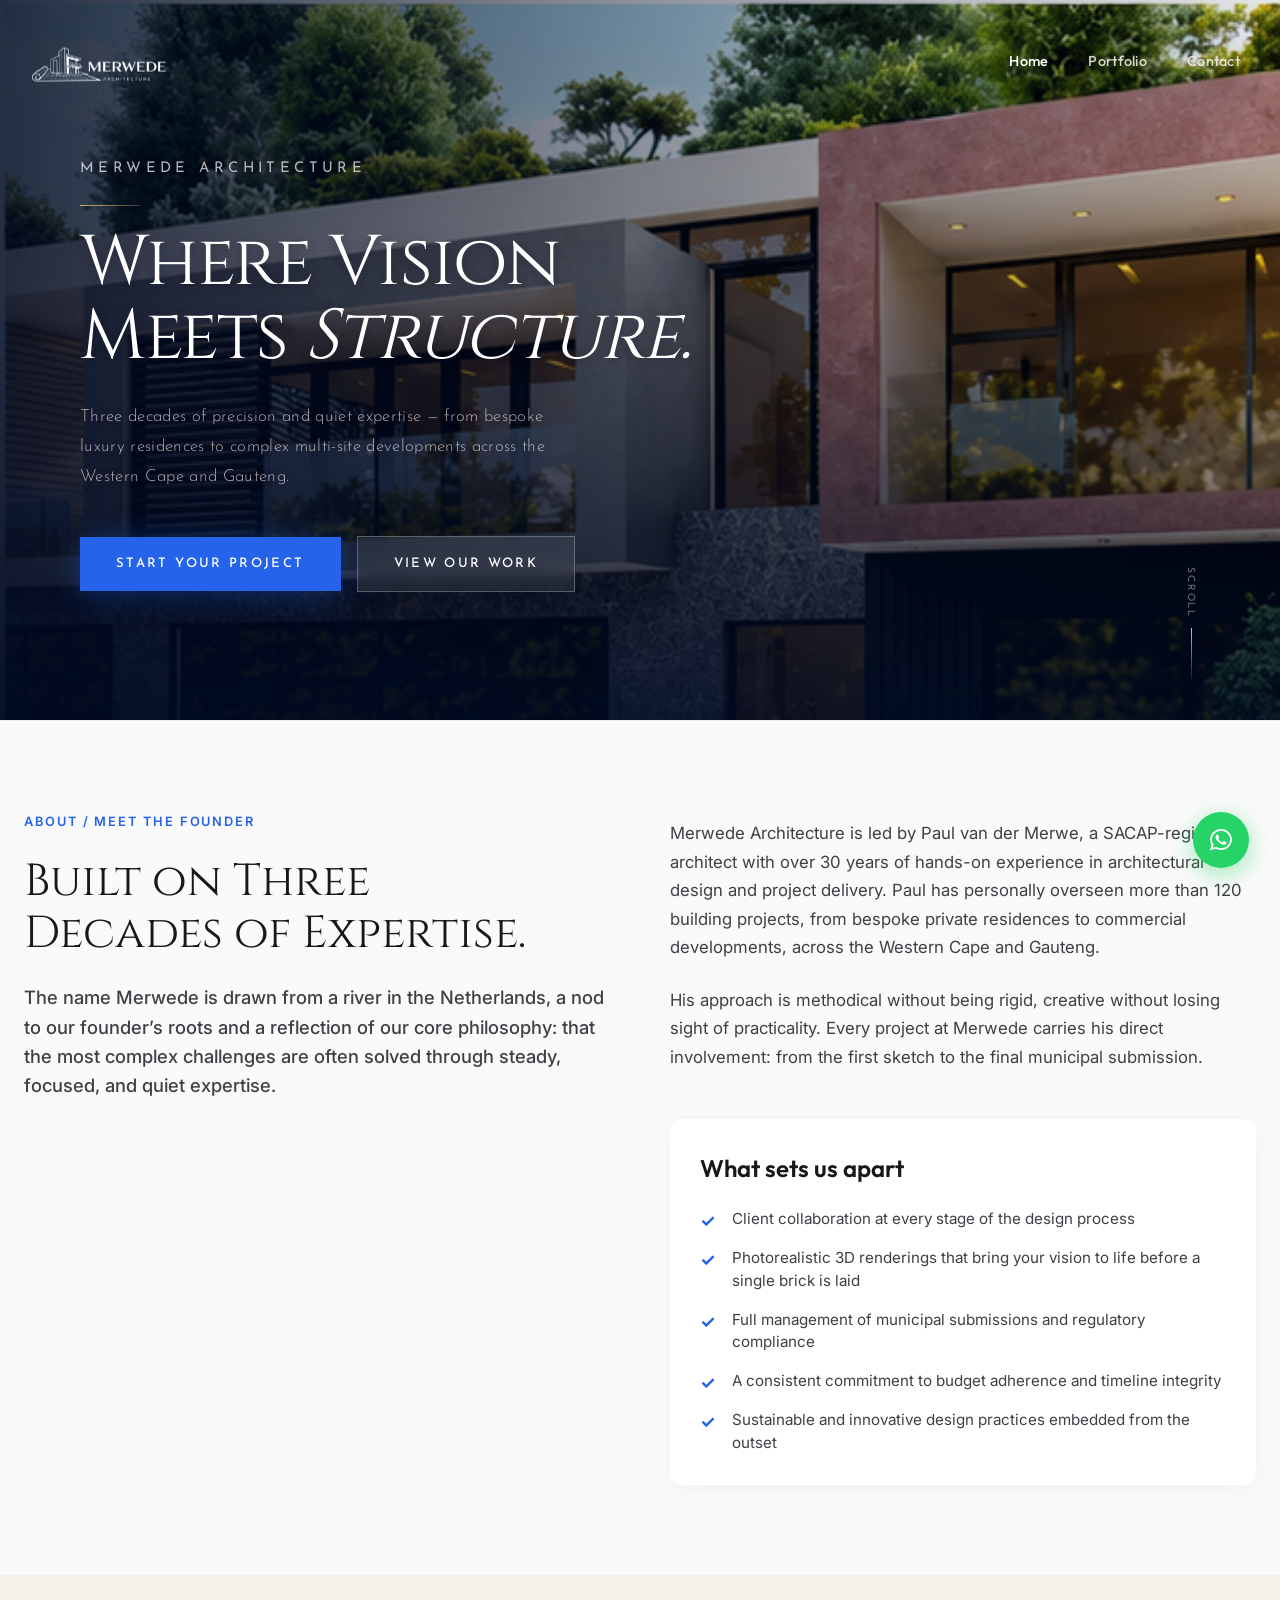
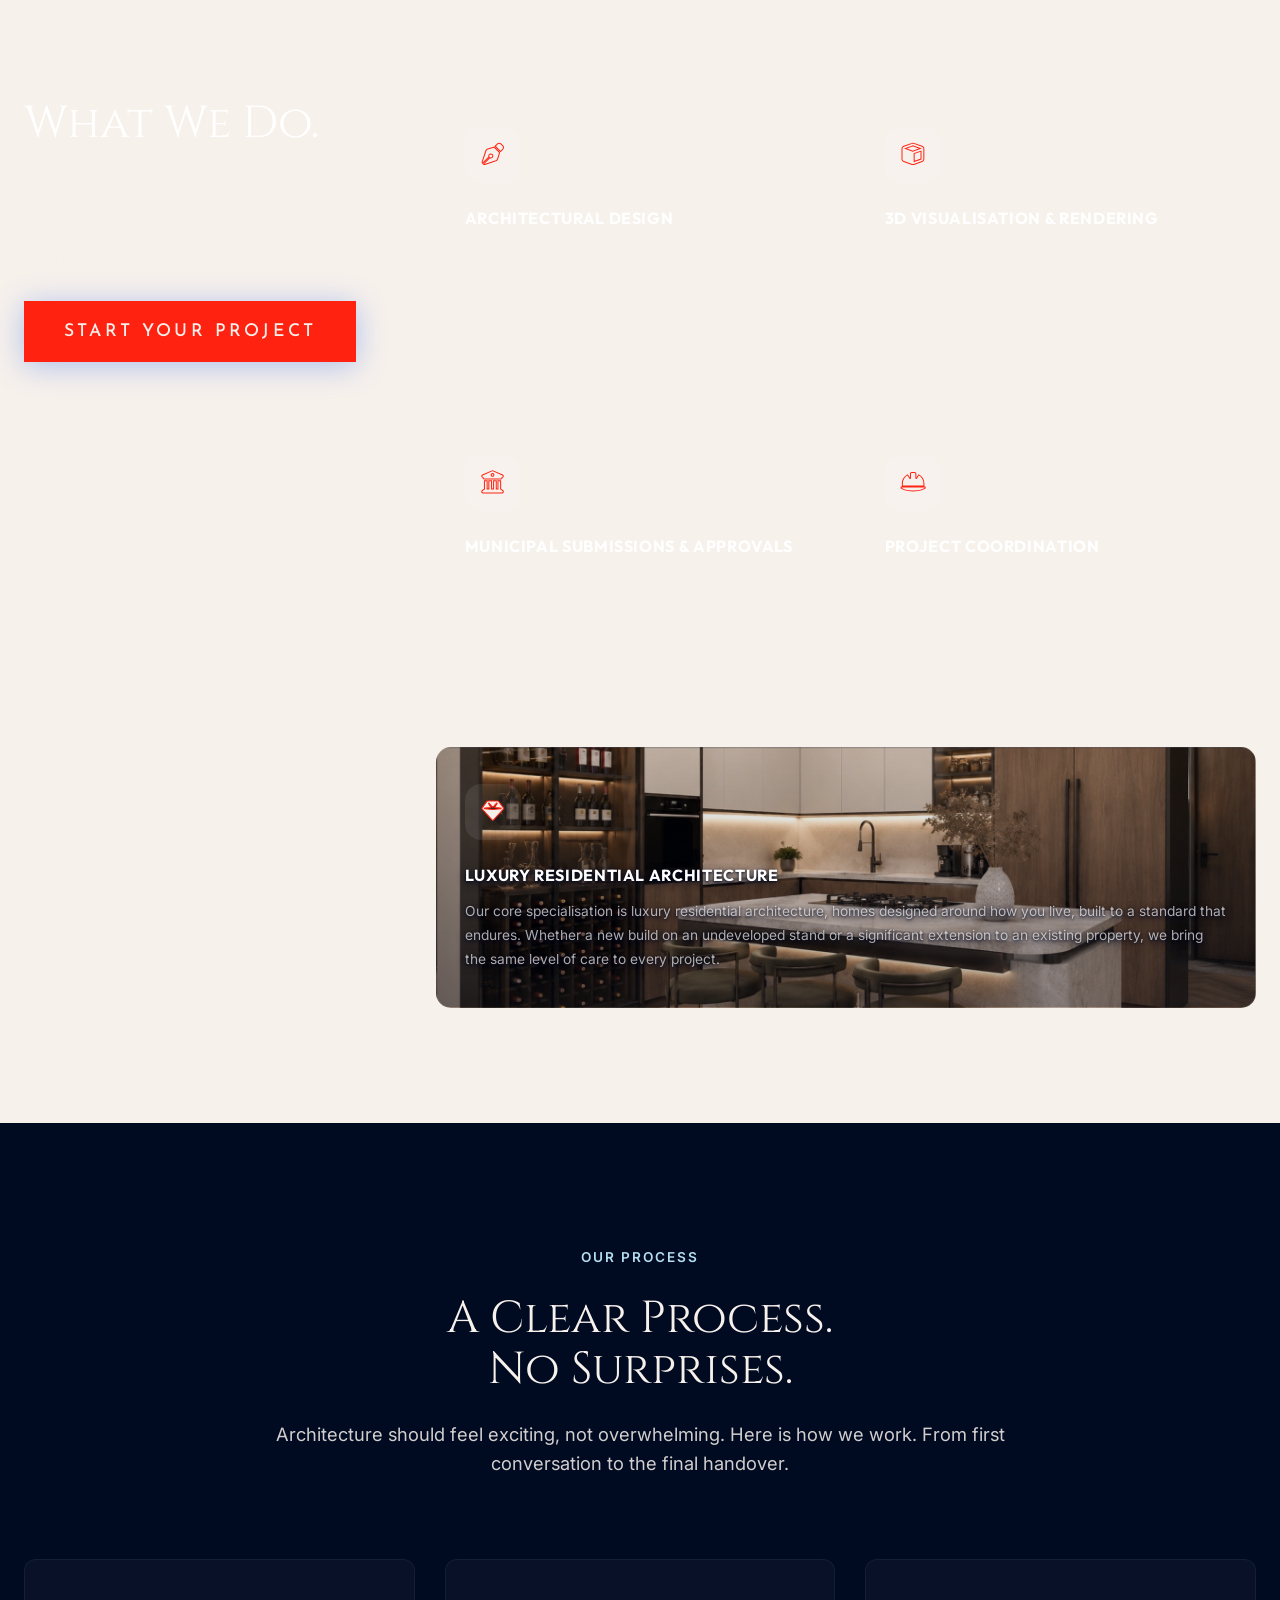
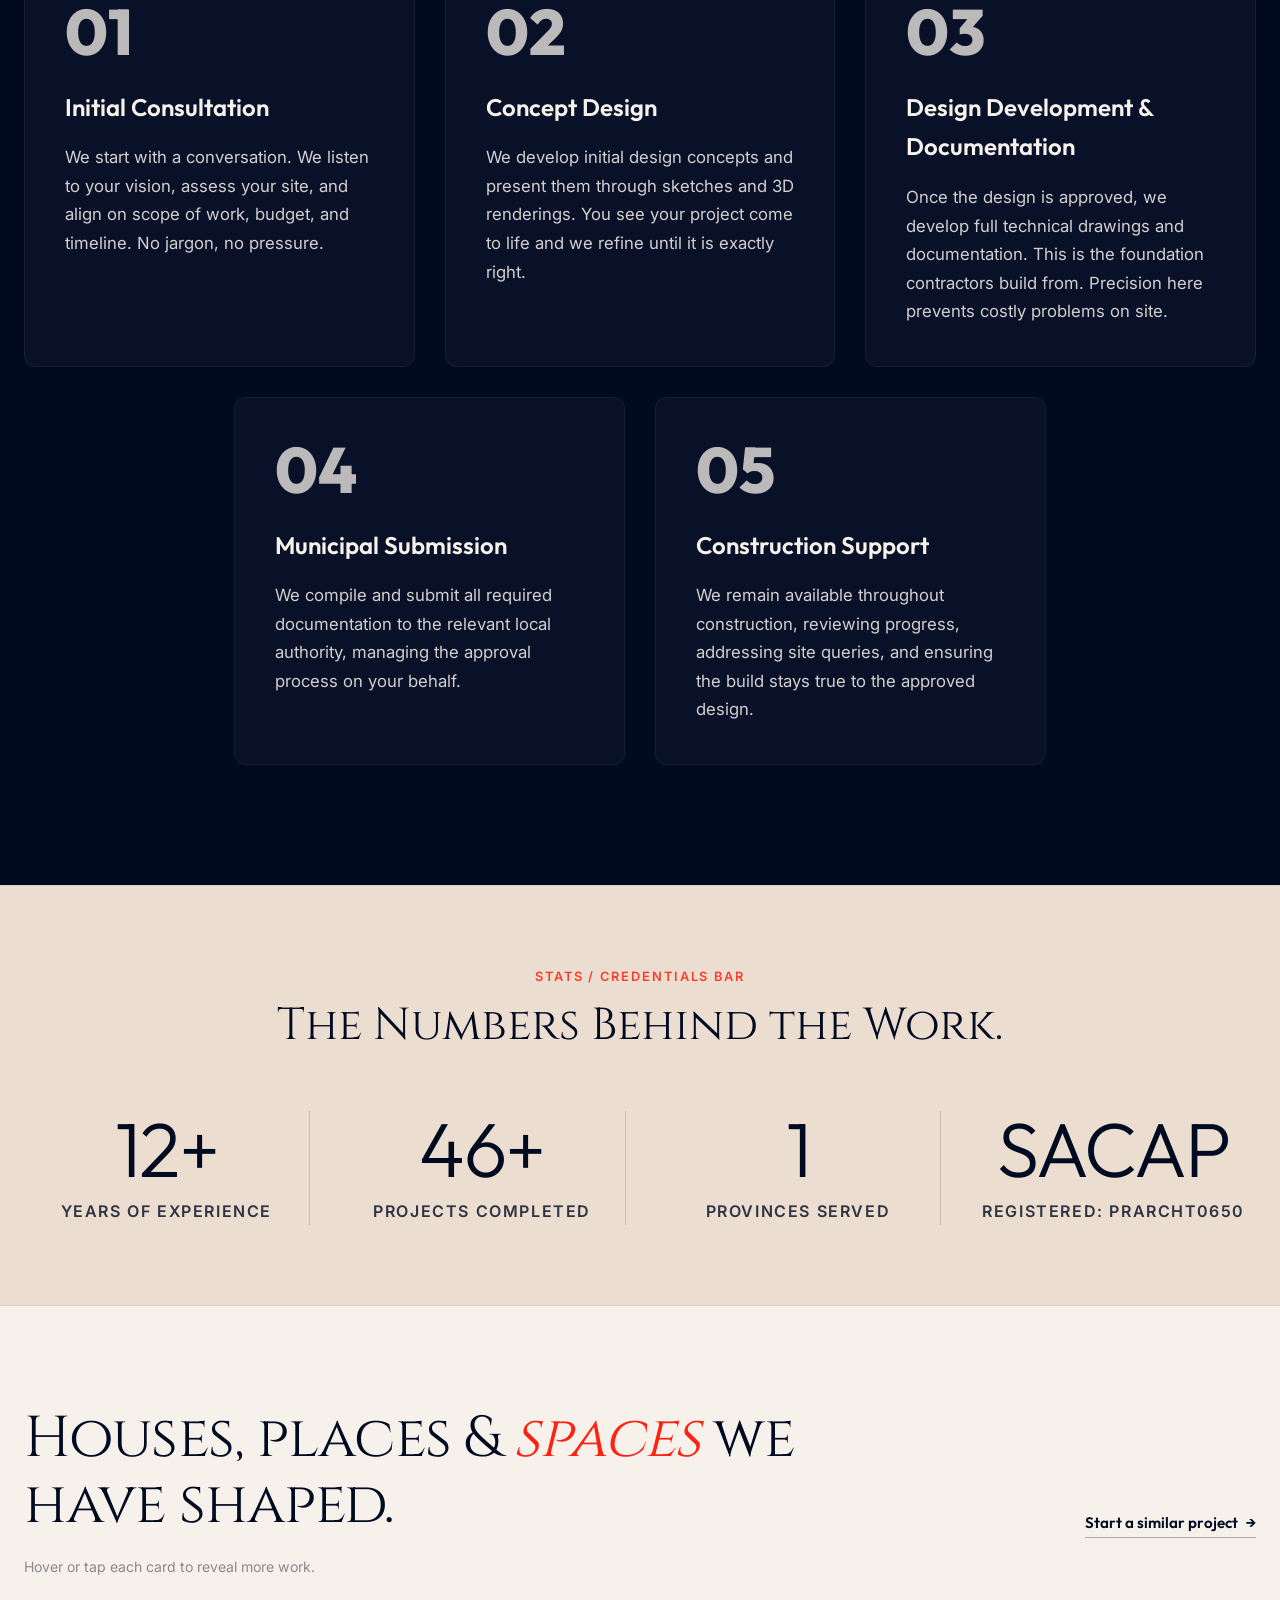
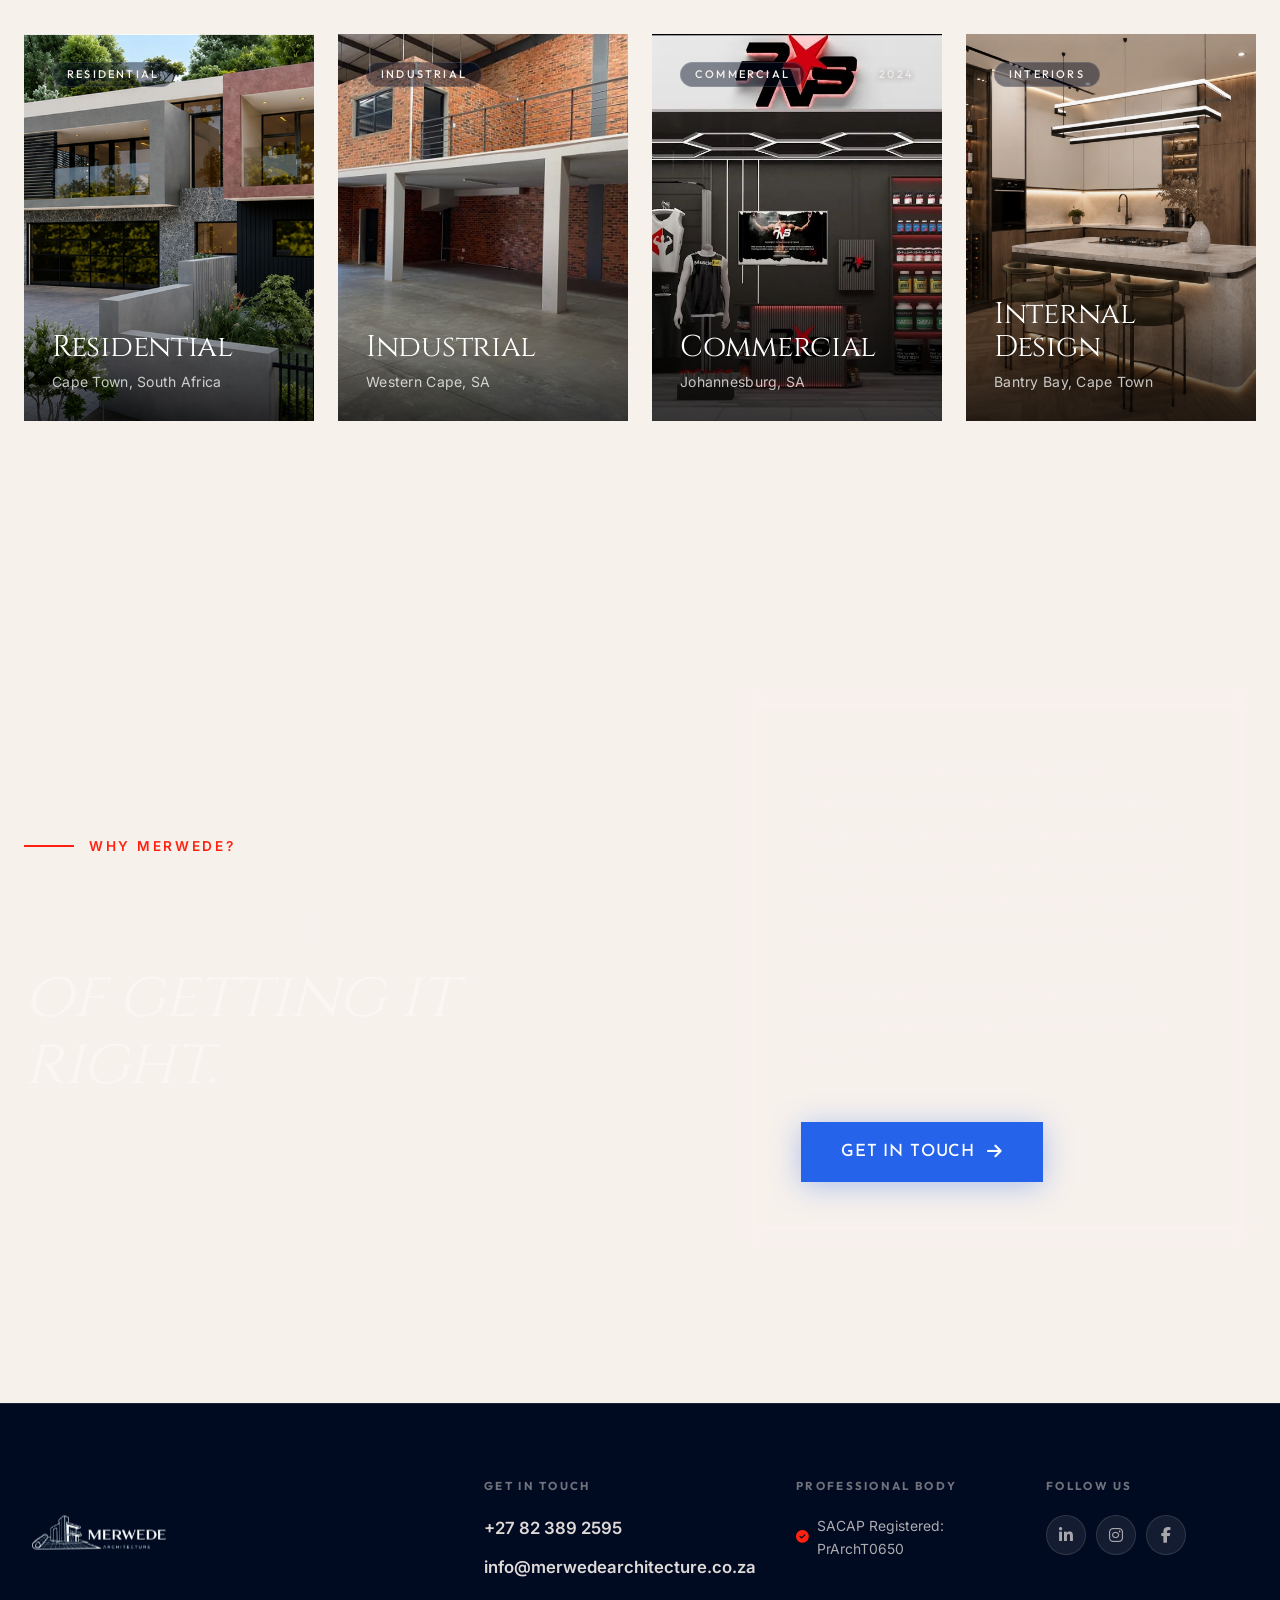
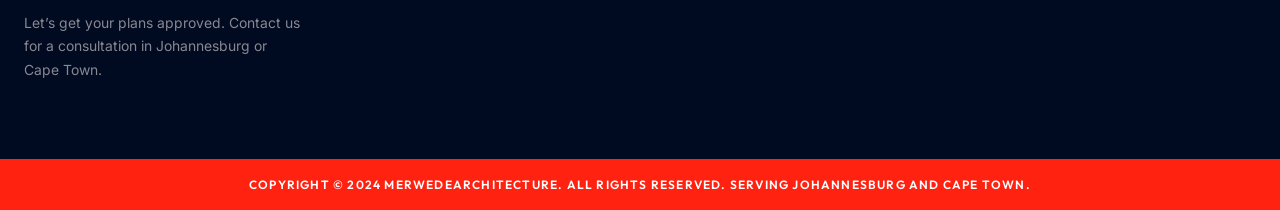
==== commit 16668b54: "Optimize performance and SEO: defer tracking scripts, add caching rules, improve CLS/LCP with image " ====
--- a/index.html
+++ b/index.html
@@ -8,57 +8,475 @@
   <title>Merwede Architecture | Architectural Vision. Precision Build .</title>
   <meta name="description"
     content="Merwede Architecture is a Cape Town-based architectural design and 3D rendering studio. SACAP Registered. Specializing in council submissions across the Northern & Southern Suburbs." />
+
+  <!-- Google Search Console -->
+  <meta name="google-site-verification" content="vQ303lfDIGvDUkxrw9TMDYfI-KoymO3WtDyY6idUm0E" />
+
+  <!-- ===================== PRECONNECTS ===================== -->
   <link rel="preconnect" href="https://fonts.googleapis.com" />
   <link rel="preconnect" href="https://fonts.gstatic.com" crossorigin />
+  <link rel="preconnect" href="https://cdnjs.cloudflare.com" crossorigin />
+  <link rel="preconnect" href="https://www.googletagmanager.com" crossorigin />
+  <link rel="preconnect" href="https://connect.facebook.net" crossorigin />
+
+  <!-- ===================== PRELOAD LCP HERO IMAGE ===================== -->
+  <link rel="preload" as="image" href="MERWEDE NEW BANNER.webp" type="image/webp" fetchpriority="high" />
+
+  <!-- ===================== CRITICAL CSS (ABOVE-THE-FOLD) ===================== -->
+  <style>
+    :root {
+      --night: #000A21;
+      --snow: #F7F1EC;
+      --cream: #EBDDCF;
+      --orange: #FF2211;
+      --dew: #B3DEEF;
+      --dawn: #3B5772;
+      --font-heading: 'Outfit', sans-serif;
+      --font-body: 'Inter', sans-serif;
+      --nav-h: 120px;
+      --radius-sm: 8px;
+      --radius-md: 16px;
+      --radius-lg: 24px;
+      --transition: 0.32s cubic-bezier(.4, 0, .2, 1);
+    }
+
+    *,
+    *::before,
+    *::after {
+      box-sizing: border-box;
+      margin: 0;
+      padding: 0;
+    }
+
+    html {
+      scroll-behavior: smooth;
+      font-size: 16px;
+      scroll-padding-top: calc(var(--nav-h) + 16px);
+    }
+
+    section[id] {
+      scroll-margin-top: calc(var(--nav-h) + 16px);
+    }
+
+    body {
+      font-family: var(--font-body);
+      color: var(--night);
+      background: var(--snow);
+      line-height: 1.65;
+      overflow-x: hidden;
+    }
+
+    img {
+      display: block;
+      max-width: 100%;
+    }
+
+    a {
+      text-decoration: none;
+      color: inherit;
+    }
+
+    ul {
+      list-style: none;
+    }
+
+    button {
+      cursor: pointer;
+      border: none;
+      background: none;
+      font: inherit;
+    }
+
+    .container {
+      width: 100%;
+      max-width: 1500px;
+      margin: 0 auto;
+      padding: 0 24px;
+    }
+
+    #header {
+      position: fixed;
+      top: 0;
+      left: 0;
+      right: 0;
+      z-index: 1000;
+      transition: background var(--transition), box-shadow var(--transition), padding var(--transition);
+      background: transparent;
+      padding: 0;
+    }
+
+    #header.scrolled {
+      background: rgba(0, 10, 33, 0.45);
+      backdrop-filter: blur(16px);
+      -webkit-backdrop-filter: blur(16px);
+      border-bottom: 1px solid rgba(255, 255, 255, 0.15);
+      box-shadow: 0 8px 32px 0 rgba(0, 10, 33, 0.25);
+    }
+
+    .nav-container {
+      max-width: 1500px;
+      margin: 0 auto;
+      padding: 0 24px;
+      height: var(--nav-h);
+      display: flex;
+      align-items: center;
+      justify-content: space-between;
+    }
+
+    .nav-logo {
+      display: flex;
+      align-items: center;
+      gap: 12px;
+    }
+
+    .nav-logo a {
+      display: flex;
+      align-items: center;
+    }
+
+    .nav-logo img {
+      height: 104px;
+      transform: scale(1.45);
+      transform-origin: left center;
+      width: auto;
+      border-radius: 0;
+      background: transparent;
+    }
+
+    .nav-links {
+      display: flex;
+      align-items: center;
+      gap: 8px;
+    }
+
+    .nav-link {
+      font-family: var(--font-heading);
+      font-size: 0.9rem;
+      font-weight: 500;
+      color: rgba(247, 241, 236, 0.85);
+      padding: 8px 16px;
+      border-radius: 50px;
+      transition: color var(--transition), background var(--transition);
+      letter-spacing: 0.02em;
+    }
+
+    .nav-toggle {
+      display: none;
+      flex-direction: column;
+      gap: 5px;
+      padding: 6px;
+    }
+
+    .nav-toggle span {
+      display: block;
+      width: 24px;
+      height: 2px;
+      background: #fff;
+      border-radius: 2px;
+      transition: var(--transition);
+    }
+
+    .hero {
+      min-height: 100vh;
+      position: relative;
+      display: flex;
+      align-items: flex-end;
+      overflow: hidden;
+    }
+
+    .hero-bg-img {
+      position: absolute;
+      inset: 0;
+      width: 100%;
+      height: 100%;
+      object-fit: cover;
+      z-index: 0;
+    }
+
+    .hero-overlay {
+      position: absolute;
+      inset: 0;
+      background: linear-gradient(to right, rgba(0, 10, 33, 0.85) 0%, rgba(0, 10, 33, 0.45) 50%, rgba(0, 10, 33, 0.1) 100%), linear-gradient(to top, rgba(0, 10, 33, 0.8) 0%, transparent 60%);
+      z-index: 1;
+    }
+
+    .hero-content {
+      position: relative;
+      z-index: 2;
+      margin: 0;
+      padding: calc(var(--nav-h) + 40px) 24px 80px 80px;
+      width: 100%;
+      max-width: 900px;
+    }
+
+    .hero-eyebrow {
+      font-family: 'Josefin Sans', sans-serif;
+      font-size: 0.92rem;
+      font-weight: 400;
+      letter-spacing: 0.3em;
+      text-transform: uppercase;
+      color: rgba(255, 255, 255, 0.7);
+      margin-bottom: 24px;
+      display: flex;
+      align-items: center;
+      gap: 16px;
+      text-shadow: 0 2px 10px rgba(0, 10, 33, 0.35);
+    }
+
+    .hero-eyebrow::before {
+      display: none;
+    }
+
+    .hero-line {
+      width: 60px;
+      height: 1px;
+      background: linear-gradient(to right, #C9A96E, rgba(201, 169, 110, 0.3));
+      margin-bottom: 20px;
+    }
+
+    .hero-title {
+      font-family: 'Cinzel', serif;
+      font-size: clamp(2.8rem, 5.5vw, 4.8rem);
+      font-weight: 400;
+      line-height: 1.05;
+      color: #fff;
+      margin-bottom: 28px;
+      letter-spacing: -0.02em;
+      text-shadow: 0 2px 12px rgba(0, 10, 33, 0.38);
+    }
+
+    .hero-title em {
+      font-style: italic;
+      font-weight: 400;
+      color: #fff;
+    }
+
+    .hero-sub {
+      font-family: 'Josefin Sans', sans-serif;
+      font-size: 1.05rem;
+      font-weight: 300;
+      color: rgba(247, 241, 236, 0.7);
+      max-width: 480px;
+      margin-bottom: 44px;
+      line-height: 1.8;
+      letter-spacing: 0.02em;
+      text-shadow: 0 2px 10px rgba(0, 10, 33, 0.35);
+    }
+
+    .hero-buttons {
+      display: flex;
+      align-items: center;
+      gap: 16px;
+      flex-wrap: wrap;
+      margin-bottom: 48px;
+    }
+
+    .btn {
+      display: inline-flex;
+      align-items: center;
+      gap: 10px;
+      padding: 16px 36px;
+      border-radius: 0;
+      font-family: 'Josefin Sans', sans-serif;
+      font-weight: 500;
+      font-size: 0.82rem;
+      letter-spacing: 0.18em;
+      text-transform: uppercase;
+      transition: all 0.4s cubic-bezier(.4, 0, .2, 1);
+      cursor: pointer;
+      white-space: nowrap;
+    }
+
+    .btn-primary {
+      background: #2563EB;
+      color: #fff;
+      box-shadow: 0 4px 30px rgba(37, 99, 235, 0.35);
+      border: none;
+    }
+
+    .btn-primary:hover {
+      background: #1d4ed8;
+      box-shadow: 0 8px 40px rgba(37, 99, 235, 0.5);
+      transform: translateY(-2px);
+    }
+
+    .btn-secondary {
+      background: rgba(255, 255, 255, 0.08);
+      color: #fff;
+      border: 1px solid rgba(255, 255, 255, 0.25);
+      backdrop-filter: blur(8px);
+    }
+
+    .btn-secondary:hover {
+      background: rgba(255, 255, 255, 0.15);
+      border-color: rgba(255, 255, 255, 0.5);
+      transform: translateY(-2px);
+    }
+
+    .hero-fade-in {
+      animation: heroFadeIn 1.2s cubic-bezier(.4, 0, .2, 1) forwards;
+      opacity: 0;
+      transform: translateY(24px);
+    }
+
+    .hero-fade-in-delay {
+      animation-delay: 0.2s;
+    }
+
+    .hero-fade-in-delay-2 {
+      animation-delay: 0.4s;
+    }
+
+    .hero-fade-in-delay-3 {
+      animation-delay: 0.6s;
+    }
+
+    @keyframes heroFadeIn {
+      to {
+        opacity: 1;
+        transform: translateY(0);
+      }
+    }
+
+    @media (max-width:768px) {
+      :root {
+        --nav-h: 72px;
+      }
+
+      .nav-toggle {
+        display: flex;
+      }
+
+      .nav-links {
+        position: fixed;
+        top: calc(0px - var(--nav-h));
+        left: 0;
+        right: 0;
+        background: rgba(0, 10, 33, 0.97);
+        flex-direction: column;
+        padding: 28px 24px 36px;
+        gap: 6px;
+        transform: translateY(-110%);
+        transition: transform 0.4s cubic-bezier(.4, 0, .2, 1);
+        z-index: 999;
+        backdrop-filter: blur(12px);
+      }
+
+      .nav-links.open {
+        transform: translateY(calc(var(--nav-h) * 2));
+      }
+
+      .nav-logo img {
+        height: 60px;
+      }
+
+      .hero-content {
+        padding: 0 24px 48px 24px !important;
+        text-align: left;
+        display: block;
+        box-sizing: border-box;
+        width: 100%;
+        margin-left: 0 !important;
+        overflow-x: hidden;
+      }
+
+      .hero-title {
+        font-size: clamp(2rem, 8vw, 3rem) !important;
+        line-height: 1.1 !important;
+        margin-bottom: 20px;
+        word-wrap: break-word;
+        width: 100%;
+      }
+
+      .hero-sub {
+        font-size: 0.85rem;
+        line-height: 1.7;
+        margin-bottom: 32px;
+        width: 100%;
+      }
+
+      .hero-buttons {
+        display: flex;
+        flex-direction: column;
+        align-items: stretch;
+        gap: 14px;
+        width: 100%;
+      }
+
+      .hero-buttons .btn {
+        width: 100%;
+        justify-content: center;
+        text-align: center;
+        padding: 16px 20px;
+      }
+    }
+  </style>
+
+  <!-- ===================== DEFERRED MAIN STYLESHEET ===================== -->
+  <link rel="preload" href="styles.css" as="style" onload="this.onload=null;this.rel='stylesheet'">
+  <noscript>
+    <link rel="stylesheet" href="styles.css" />
+  </noscript>
+
+  <!-- ===================== FONTS ===================== -->
   <link
-    href="https://fonts.googleapis.com/css2?family=Outfit:wght@300;400;500;600;700;800;900&family=Inter:wght@300;400;500;600&display=swap"
+    href="https://fonts.googleapis.com/css2?family=Cinzel:wght@400;500;600;700&family=Josefin+Sans:wght@300;400;500;600;700&family=Outfit:wght@300;400;500;600;700;800;900&family=Inter:wght@300;400;500;600&display=swap"
     rel="stylesheet" />
-  <link rel="preload" href="https://cdnjs.cloudflare.com/ajax/libs/font-awesome/6.5.0/css/all.min.css" as="style" onload="this.onload=null;this.rel='stylesheet'"><noscript><link rel="stylesheet" href="https://cdnjs.cloudflare.com/ajax/libs/font-awesome/6.5.0/css/all.min.css"></noscript>
+  <link rel="preload" href="https://cdnjs.cloudflare.com/ajax/libs/font-awesome/6.5.0/css/all.min.css" as="style"
+    onload="this.onload=null;this.rel='stylesheet'"><noscript>
+    <link rel="stylesheet" href="https://cdnjs.cloudflare.com/ajax/libs/font-awesome/6.5.0/css/all.min.css">
+  </noscript>
   <link rel="icon" type="image/png" href="favicon.webp" />
-  <link rel="stylesheet" href="styles.css" />
-  <!-- ===================== TRACKING SCRIPTS ===================== -->
-
-  <!-- Google tag (gtag.js) -->
-  <script async src="https://www.googletagmanager.com/gtag/js?id=G-8H4WT26PH3"></script>
+
+  <!-- ===================== DEFERRED TRACKING SCRIPTS ===================== -->
   <script>
-    window.dataLayer = window.dataLayer || [];
-    function gtag() { dataLayer.push(arguments); }
-    gtag('js', new Date());
-
-    gtag('config', 'G-8H4WT26PH3');
+    // Defer ALL tracking scripts until browser is idle, preventing TBT impact
+    function loadTrackingScripts() {
+      // Google Analytics
+      var gs = document.createElement('script');
+      gs.async = true;
+      gs.src = 'https://www.googletagmanager.com/gtag/js?id=G-8H4WT26PH3';
+      document.head.appendChild(gs);
+      window.dataLayer = window.dataLayer || [];
+      function gtag() { dataLayer.push(arguments); }
+      gtag('js', new Date());
+      gtag('config', 'G-8H4WT26PH3');
+
+      // Microsoft Clarity
+      (function (c, l, a, r, i, t, y) {
+        c[a] = c[a] || function () { (c[a].q = c[a].q || []).push(arguments) };
+        t = l.createElement(r); t.async = 1; t.src = 'https://www.clarity.ms/tag/' + i;
+        y = l.getElementsByTagName(r)[0]; y.parentNode.insertBefore(t, y);
+      })(window, document, 'clarity', 'script', 'wfkl852x3f');
+
+      // ContentSquare
+      var cs = document.createElement('script');
+      cs.defer = true;
+      cs.src = 'https://t.contentsquare.net/uxa/ec106db3bb3d9.js';
+      document.head.appendChild(cs);
+
+      // Meta Pixel
+      !function (f, b, e, v, n, t, s) {
+        if (f.fbq) return; n = f.fbq = function () {
+          n.callMethod ? n.callMethod.apply(n, arguments) : n.queue.push(arguments)
+        };
+        if (!f._fbq) f._fbq = n; n.push = n; n.loaded = !0; n.version = '2.0';
+        n.queue = []; t = b.createElement(e); t.async = !0;
+        t.src = v; s = b.getElementsByTagName(e)[0];
+        s.parentNode.insertBefore(t, s)
+      }(window, document, 'script', 'https://connect.facebook.net/en_US/fbevents.js');
+      fbq('init', '1763597548348383');
+      fbq('track', 'PageView');
+    }
+    // Use requestIdleCallback if available, otherwise setTimeout fallback
+    if ('requestIdleCallback' in window) {
+      requestIdleCallback(loadTrackingScripts, { timeout: 3000 });
+    } else {
+      setTimeout(loadTrackingScripts, 2000);
+    }
   </script>
-  <script defer src="https://t.contentsquare.net/uxa/ec106db3bb3d9.js"></script>
-
-  <!-- Google Search Console -->
-  <meta name="google-site-verification" content="vQ303lfDIGvDUkxrw9TMDYfI-KoymO3WtDyY6idUm0E" />
-
-  <!-- Microsoft Clarity -->
-  <script type="text/javascript">
-    (function (c, l, a, r, i, t, y) {
-      c[a] = c[a] || function () { (c[a].q = c[a].q || []).push(arguments) };
-      t = l.createElement(r); t.async = 1; t.src = "https://www.clarity.ms/tag/" + i;
-      y = l.getElementsByTagName(r)[0]; y.parentNode.insertBefore(t, y);
-    })(window, document, "clarity", "script", "wfkl852x3f");
-  </script>
-  <!-- Meta Pixel Code -->
-  <script>
-    !function (f, b, e, v, n, t, s) {
-      if (f.fbq) return; n = f.fbq = function () {
-        n.callMethod ?
-          n.callMethod.apply(n, arguments) : n.queue.push(arguments)
-      };
-      if (!f._fbq) f._fbq = n; n.push = n; n.loaded = !0; n.version = '2.0';
-      n.queue = []; t = b.createElement(e); t.async = !0;
-      t.src = v; s = b.getElementsByTagName(e)[0];
-      s.parentNode.insertBefore(t, s)
-    }(window, document, 'script',
-      'https://connect.facebook.net/en_US/fbevents.js');
-    fbq('init', '1763597548348383');
-    fbq('track', 'PageView');
-  </script>
-  <noscript><img loading="lazy" height="1" width="1" style="display:none"
+  <noscript><img height="1" width="1" style="display:none"
       src="https://www.facebook.com/tr?id=1763597548348383&ev=PageView&noscript=1" /></noscript>
-  <!-- End Meta Pixel Code -->
 </head>
 
 <body>
@@ -68,7 +486,7 @@
     <nav class="nav-container">
       <div class="nav-logo">
         <a href="#home">
-          <img src="final logo.webp" alt="Merwede Architecture Logo">
+          <img src="final logo.webp" alt="Merwede Architecture Logo" width="152" height="104">
         </a>
       </div>
       <button class="nav-toggle" id="navToggle" aria-label="Open menu">
@@ -83,16 +501,22 @@
   </header>
 
   <!-- ===================== HERO ===================== -->
-  <section id="home" class="hero" style="background-image: url('final_banner.webp')">
+  <section id="home" class="hero">
+    <img src="MERWEDE NEW BANNER.webp" alt="Merwede Architecture luxury modern residence banner design" width="1920"
+      height="1080" class="hero-bg-img" fetchpriority="high" decoding="async">
     <div class="hero-overlay"></div>
     <div class="hero-content">
-      <h1 class="hero-title">Where Vision Meets Structure.</h1>
-      <p class="hero-sub">Merwede Architecture brings three decades of precision, craft, and quiet expertise to every
-        project, from bespoke luxury residences to complex multi-site developments across the Western Cape and Gauteng.
-      </p>
-      <div class="hero-buttons">
-        <a href="contact.html" class="btn btn-primary" id="heroCtaPrimary">START YOUR PROJECT</a>
-        <a href="portfolio.html" class="btn btn-secondary">VIEW OUR WORK </a>
+      <p class="hero-eyebrow hero-fade-in">Merwede Architecture</p>
+      <div class="hero-line hero-fade-in hero-fade-in-delay"></div>
+      <h1 class="hero-title hero-fade-in hero-fade-in-delay">
+        Where Vision<br>Meets <em>Structure.</em>
+      </h1>
+      <p class="hero-sub hero-fade-in hero-fade-in-delay-2">Three decades of precision and quiet expertise — from
+        bespoke
+        luxury residences to complex multi-site developments across the Western Cape and Gauteng.</p>
+      <div class="hero-buttons hero-fade-in hero-fade-in-delay-3">
+        <a href="contact.html" class="btn btn-primary" id="heroCtaPrimary">Start Your Project</a>
+        <a href="portfolio.html" class="btn btn-secondary">View Our Work</a>
       </div>
     </div>
     <div class="hero-scroll-hint">
@@ -147,6 +571,7 @@
         <h2 class="services-heading text-night">What We Do.</h2>
         <p class="services-tagline text-night">We offer a full suite of architectural services tailored to residential
           and commercial clients, whether you are building from the ground up or transforming an existing space.</p>
+        <a href="contact.html" class="btn btn-primary services-main-cta" id="servicesCta">Start Your Project</a>
       </div>
 
       <!-- RIGHT: 5 cards -->
@@ -202,12 +627,6 @@
           <!-- <button class="services-arrow services-next" aria-label="Next"><i class="fas fa-chevron-right"></i></button> -->
         </div>
       </div>
-    </div>
-
-    <div class="container services-cta-container">
-      <a href="contact.html" class="btn btn-primary services-main-cta">Start Your Project</a>
-    </div>
-
     </div>
   </section>
 
@@ -302,194 +721,248 @@
   <section id="portfolio" class="portfolio">
     <div class="container">
       <div class="portfolio-section-header">
-        <h2 class="hero-eyebrow" style="color: var(--orange);">PORTFOLIO / GALLERY INTRO</h2>
-        <h3 class="portfolio-section-title">Our Work.</h3>
-
-        <div class="portfolio-mosaic">
-
-          <!-- Card 1: Residential -->
-          <div class="pf-item flip-card">
-            <div class="flip-card-inner">
-              <div class="flip-card-front"
-                style="background-image:url('Residential-20260316T065719Z-3-001/Residential/Cover Photo.webp')">
-                <div class="pf-label-banner">
-                  <span class="pf-name">Residential</span>
-                  <p class="pf-desc">Bespoke luxury homes and extensions, designed around how you live.</p>
-                </div>
-                <div class="pf-hover-content">
-                  <span class="pf-explore-btn">View Projects <i class="fas fa-arrow-right"></i></span>
-                </div>
-              </div>
-              <div class="flip-card-back">
-                <button class="flip-card-close" aria-label="Close details"><i class="fas fa-times"></i></button>
-
-                <button class="fc-arrow fc-prev" aria-label="Previous image"><i
-                    class="fas fa-chevron-left"></i></button>
-                <button class="fc-arrow fc-next" aria-label="Next image"><i class="fas fa-chevron-right"></i></button>
-
-                <div class="fc-gallery">
-                  <div class="fc-slide">
-                    <img loading="lazy" src="Residential-20260316T065719Z-3-001/Residential/New Luxury Home(1).webp"
-                      alt="New Luxury Home Exterior" class="fc-stage-img">
-                    <div class="fc-slide-caption">New Luxury Home(1)</div>
-                  </div>
-                  <div class="fc-slide">
-                    <img loading="lazy" src="Residential-20260316T065719Z-3-001/Residential/New Luxury Home.webp"
-                      alt="New Luxury Home View 2" class="fc-stage-img">
-                    <div class="fc-slide-caption">New Luxury Home</div>
-                  </div>
-                  <div class="fc-slide">
-                    <img loading="lazy" src="Residential-20260316T065719Z-3-001/Residential/Entertainment Area with Firepit.webp"
-                      alt="Entertainment Area with Firepit" class="fc-stage-img">
-                    <div class="fc-slide-caption">Entertainment Area with Firepit</div>
-                  </div>
-                  <div class="fc-slide">
-                    <img loading="lazy" src="Residential-20260316T065719Z-3-001/Residential/Complete Renovation.webp"
-                      alt="Complete Renovation" class="fc-stage-img">
-                    <div class="fc-slide-caption">Complete Renovation</div>
-                  </div>
-                  <div class="fc-slide">
-                    <img loading="lazy" src="Residential-20260316T065719Z-3-001/Residential/Apartment Block Seapoint.webp"
-                      alt="Apartment Block Seapoint" class="fc-stage-img">
-                    <div class="fc-slide-caption">Apartment Block Seapoint</div>
-                  </div>
-                  <div class="fc-slide">
-                    <img loading="lazy" src="Residential-20260316T065719Z-3-001/Residential/West Beach Apartment Block.webp"
-                      alt="West Beach Apartment Block" class="fc-stage-img">
-                    <div class="fc-slide-caption">West Beach Apartment Block</div>
-                  </div>
-                </div>
+        <div class="pf-header-left">
+
+          <h2 class="pf-header-title">Houses, places & <span class="pf-header-title-highlight">spaces</span> we <br>have
+            shaped.</h2>
+          <p class="pf-header-hint">Hover or tap each card to reveal more work.</p>
+        </div>
+        <div class="pf-header-right">
+          <a href="contact.html" class="pf-header-link">Start a similar project <span
+              class="pf-header-link-arrow">→</span></a>
+        </div>
+      </div>
+
+      <div class="portfolio-mosaic">
+
+        <!-- Card 1: Residential -->
+        <div class="pf-item flip-card">
+          <div class="flip-card-inner">
+            <div class="flip-card-front">
+              <div class="pf-card-bg" style="background-image:url('MERWEDE NEW BANNER.webp')"></div>
+              <div class="pf-gradient-overlay"></div>
+              <div class="pf-card-header">
+                <span class="pf-category-pill">Residential</span>
+
+              </div>
+              <div class="pf-card-footer">
+                <h3 class="pf-card-title">Residential</h3>
+                <p class="pf-card-location">Cape Town, South Africa</p>
               </div>
             </div>
-          </div>
-
-          <!-- Card 2: Industrial -->
-          <div class="pf-item flip-card">
-            <div class="flip-card-inner">
-              <div class="flip-card-front" style="background-image:url('Industrial/Cover Photo.webp')">
-                <div class="pf-label-banner">
-                  <span class="pf-name">Industrial</span>
-                  <p class="pf-desc">Functional, well-considered spaces built for performance and longevity.</p>
-                </div>
-                <div class="pf-hover-content">
-                  <span class="pf-explore-btn">View Projects <i class="fas fa-arrow-right"></i></span>
-                </div>
-              </div>
-              <div class="flip-card-back">
-                <button class="flip-card-close" aria-label="Close details"><i class="fas fa-times"></i></button>
-
-                <button class="fc-arrow fc-prev" aria-label="Previous image"><i
-                    class="fas fa-chevron-left"></i></button>
-                <button class="fc-arrow fc-next" aria-label="Next image"><i class="fas fa-chevron-right"></i></button>
-
-                <div class="fc-gallery">
-                  <div class="fc-slide">
-                    <img loading="lazy" src="Industrial/Factory Building_.webp" alt="Factory Building" class="fc-stage-img">
-                    <div class="fc-slide-caption">Factory Building_</div>
-                  </div>
-                  <div class="fc-slide">
-                    <img loading="lazy" src="Industrial/Factory_.webp" alt="Factory Interior" class="fc-stage-img">
-                    <div class="fc-slide-caption">Factory_</div>
-                  </div>
-                  <div class="fc-slide">
-                    <img loading="lazy" src="Industrial/Industrial Office Space.webp" alt="Industrial Office Space"
-                      class="fc-stage-img">
-                    <div class="fc-slide-caption">Industrial Office Space</div>
-                  </div>
-                  <div class="fc-slide">
-                    <img loading="lazy" src="Industrial/Industrial Workshop.webp" alt="Industrial Workshop" class="fc-stage-img">
-                    <div class="fc-slide-caption">Industrial Workshop</div>
-                  </div>
+            <div class="flip-card-back">
+              <button class="flip-card-close" aria-label="Close details"><i class="fas fa-times"></i></button>
+
+              <button class="fc-arrow fc-prev" aria-label="Previous image"><i class="fas fa-chevron-left"></i></button>
+              <button class="fc-arrow fc-next" aria-label="Next image"><i class="fas fa-chevron-right"></i></button>
+
+              <div class="fc-gallery">
+                <div class="fc-slide">
+                  <img loading="lazy" src="Residential-20260316T065719Z-3-001/Residential/New Luxury Home(1).webp"
+                    alt="New Luxury Home Exterior" class="fc-stage-img">
+                  <div class="fc-slide-caption">New Luxury Home(1)</div>
+                </div>
+                <div class="fc-slide">
+                  <img loading="lazy" src="Residential-20260316T065719Z-3-001/Residential/New Luxury Home.webp"
+                    alt="New Luxury Home View 2" class="fc-stage-img">
+                  <div class="fc-slide-caption">New Luxury Home</div>
+                </div>
+                <div class="fc-slide">
+                  <img loading="lazy"
+                    src="Residential-20260316T065719Z-3-001/Residential/Entertainment Area with Firepit.webp"
+                    alt="Entertainment Area with Firepit" class="fc-stage-img">
+                  <div class="fc-slide-caption">Entertainment Area with Firepit</div>
+                </div>
+                <div class="fc-slide">
+                  <img loading="lazy" src="Residential-20260316T065719Z-3-001/Residential/Complete Renovation.webp"
+                    alt="Complete Renovation" class="fc-stage-img">
+                  <div class="fc-slide-caption">Complete Renovation</div>
+                </div>
+                <div class="fc-slide">
+                  <img loading="lazy" src="Residential-20260316T065719Z-3-001/Residential/Apartment Block Seapoint.webp"
+                    alt="Apartment Block Seapoint" class="fc-stage-img">
+                  <div class="fc-slide-caption">Apartment Block Seapoint</div>
+                </div>
+                <div class="fc-slide">
+                  <img loading="lazy"
+                    src="Residential-20260316T065719Z-3-001/Residential/West Beach Apartment Block.webp"
+                    alt="West Beach Apartment Block" class="fc-stage-img">
+                  <div class="fc-slide-caption">West Beach Apartment Block</div>
                 </div>
               </div>
             </div>
           </div>
-
-          <!-- Card 3: Commercial -->
-          <div class="pf-item flip-card">
-            <div class="flip-card-inner">
-              <div class="flip-card-front" style="background-image:url('Commercial/Cover Photo.webp')">
-                <div class="pf-label-banner">
-                  <span class="pf-name">Commercial</span>
-                  <p class="pf-desc">Retail, hospitality, and mixed-use developments designed to work hard.</p>
-                </div>
-                <div class="pf-hover-content">
-                  <span class="pf-explore-btn">View Projects <i class="fas fa-arrow-right"></i></span>
-                </div>
-              </div>
-              <div class="flip-card-back">
-                <button class="flip-card-close" aria-label="Close details"><i class="fas fa-times"></i></button>
-
-                <button class="fc-arrow fc-prev" aria-label="Previous image"><i
-                    class="fas fa-chevron-left"></i></button>
-                <button class="fc-arrow fc-next" aria-label="Next image"><i class="fas fa-chevron-right"></i></button>
-
-                <div class="fc-gallery">
-                  <div class="fc-slide">
-                    <img loading="lazy" src="Commercial/Hospice Medical Centre.webp" alt="Hospice Medical Centre" class="fc-stage-img">
-                    <div class="fc-slide-caption">Hospice Medical Centre</div>
-                  </div>
-                  <div class="fc-slide">
-                    <img loading="lazy" src="Commercial/Hospice Medical Centre (2).webp" alt="Hospice Medical Facility"
-                      class="fc-stage-img">
-                    <div class="fc-slide-caption">Hospice Medical Facility</div>
-                  </div>
-                  <div class="fc-slide">
-                    <img loading="lazy" src="Commercial/Shop Render Bayside Mall.webp" alt="Shop Render Bayside Mall"
-                      class="fc-stage-img">
-                    <div class="fc-slide-caption">Shop Render Bayside Mall</div>
-                  </div>
-                </div>
+        </div>
+
+        <!-- Card 2: Industrial -->
+        <div class="pf-item flip-card">
+          <div class="flip-card-inner">
+            <div class="flip-card-front">
+              <div class="pf-card-bg" style="background-image:url('Industrial/Cover Photo.webp')"></div>
+              <div class="pf-gradient-overlay"></div>
+              <div class="pf-card-header">
+                <span class="pf-category-pill">Industrial</span>
+
+              </div>
+              <div class="pf-card-footer">
+                <h3 class="pf-card-title">Industrial</h3>
+                <p class="pf-card-location">Western Cape, SA</p>
               </div>
             </div>
-          </div>
-
-          <!-- Card 4: Internal Design & Specifications -->
-          <div class="pf-item flip-card">
-            <div class="flip-card-inner">
-              <div class="flip-card-front"
-                style="background-image:url('Internal Design and Specification/Internal Apartment Render.webp')">
-                <div class="pf-label-banner">
-                  <span class="pf-name">Internal Design &amp; Specifications</span>
-                  <p class="pf-desc">Interior architecture and material specifications that complete the vision.</p>
-                </div>
-                <div class="pf-hover-content">
-                  <span class="pf-explore-btn">View Projects <i class="fas fa-arrow-right"></i></span>
-                </div>
-              </div>
-              <div class="flip-card-back">
-                <button class="flip-card-close" aria-label="Close details"><i class="fas fa-times"></i></button>
-
-                <button class="fc-arrow fc-prev" aria-label="Previous image"><i
-                    class="fas fa-chevron-left"></i></button>
-                <button class="fc-arrow fc-next" aria-label="Next image"><i class="fas fa-chevron-right"></i></button>
-
-                <div class="fc-gallery">
-                  <div class="fc-slide">
-                    <img loading="lazy" src="Internal Design and Specification/Internal Apartment Render(1).webp"
-                      alt="Internal Apartment Render 2" class="fc-stage-img">
-                    <div class="fc-slide-caption">Internal Apartment Render(1)</div>
-                  </div>
-                  <div class="fc-slide">
-                    <img loading="lazy" src="Internal Design and Specification/Braai Room.webp" alt="Braai Room" class="fc-stage-img">
-                    <div class="fc-slide-caption">Braai Room</div>
-                  </div>
-                  <div class="fc-slide">
-                    <img loading="lazy" src="Internal Design and Specification/Double Volume Staircase.webp"
-                      alt="Double Volume Staircase" class="fc-stage-img">
-                    <div class="fc-slide-caption">Double Volume Staircase</div>
-                  </div>
-                  <div class="fc-slide">
-                    <img loading="lazy" src="Internal Design and Specification/Home Theatre.webp" alt="Home Theatre"
-                      class="fc-stage-img">
-                    <div class="fc-slide-caption">Home Theatre</div>
-                  </div>
+            <div class="flip-card-back">
+              <button class="flip-card-close" aria-label="Close details"><i class="fas fa-times"></i></button>
+
+              <button class="fc-arrow fc-prev" aria-label="Previous image"><i class="fas fa-chevron-left"></i></button>
+              <button class="fc-arrow fc-next" aria-label="Next image"><i class="fas fa-chevron-right"></i></button>
+
+              <div class="fc-gallery">
+                <div class="fc-slide">
+                  <img loading="lazy" src="Industrial/Factory Building_.webp" alt="Factory Building"
+                    class="fc-stage-img">
+                  <div class="fc-slide-caption">Factory Building_</div>
+                </div>
+                <div class="fc-slide">
+                  <img loading="lazy" src="Industrial/Factory_.webp" alt="Factory Interior" class="fc-stage-img">
+                  <div class="fc-slide-caption">Factory_</div>
+                </div>
+                <div class="fc-slide">
+                  <img loading="lazy" src="Industrial/Industrial Office Space.webp" alt="Industrial Office Space"
+                    class="fc-stage-img">
+                  <div class="fc-slide-caption">Industrial Office Space</div>
+                </div>
+                <div class="fc-slide">
+                  <img loading="lazy" src="Industrial/Industrial Workshop.webp" alt="Industrial Workshop"
+                    class="fc-stage-img">
+                  <div class="fc-slide-caption">Industrial Workshop</div>
                 </div>
               </div>
             </div>
           </div>
-
-        </div>
+        </div>
+
+        <!-- Card 3: Commercial -->
+        <div class="pf-item flip-card">
+          <div class="flip-card-inner">
+            <div class="flip-card-front">
+              <div class="pf-card-bg" style="background-image:url('Commercial/Cover Photo.webp')"></div>
+              <div class="pf-gradient-overlay"></div>
+              <div class="pf-card-header">
+                <span class="pf-category-pill">Commercial</span>
+                <span class="pf-year">2024</span>
+              </div>
+              <div class="pf-card-footer">
+                <h3 class="pf-card-title">Commercial</h3>
+                <p class="pf-card-location">Johannesburg, SA</p>
+              </div>
+            </div>
+            <div class="flip-card-back">
+              <button class="flip-card-close" aria-label="Close details"><i class="fas fa-times"></i></button>
+
+              <button class="fc-arrow fc-prev" aria-label="Previous image"><i class="fas fa-chevron-left"></i></button>
+              <button class="fc-arrow fc-next" aria-label="Next image"><i class="fas fa-chevron-right"></i></button>
+
+              <div class="fc-gallery">
+                <div class="fc-slide">
+                  <img loading="lazy" src="Commercial/Hospice Medical Centre.webp" alt="Hospice Medical Centre"
+                    class="fc-stage-img">
+                  <div class="fc-slide-caption">Hospice Medical Centre</div>
+                </div>
+                <div class="fc-slide">
+                  <img loading="lazy" src="Commercial/Hospice Medical Centre (2).webp" alt="Hospice Medical Facility"
+                    class="fc-stage-img">
+                  <div class="fc-slide-caption">Hospice Medical Facility</div>
+                </div>
+                <div class="fc-slide">
+                  <img loading="lazy" src="Commercial/Shop Render Bayside Mall.webp" alt="Shop Render Bayside Mall"
+                    class="fc-stage-img">
+                  <div class="fc-slide-caption">Shop Render Bayside Mall</div>
+                </div>
+              </div>
+            </div>
+          </div>
+        </div>
+
+        <!-- Card 4: Internal Design & Specifications -->
+        <div class="pf-item flip-card">
+          <div class="flip-card-inner">
+            <div class="flip-card-front">
+              <div class="pf-card-bg" style="background-image:url('bantry bay/bantry bay.webp')"></div>
+              <div class="pf-gradient-overlay"></div>
+              <div class="pf-card-header">
+                <span class="pf-category-pill">Interiors</span>
+
+              </div>
+              <div class="pf-card-footer">
+                <h3 class="pf-card-title">Internal Design</h3>
+                <p class="pf-card-location">Bantry Bay, Cape Town</p>
+              </div>
+            </div>
+            <div class="flip-card-back">
+              <button class="flip-card-close" aria-label="Close details"><i class="fas fa-times"></i></button>
+
+              <button class="fc-arrow fc-prev" aria-label="Previous image"><i class="fas fa-chevron-left"></i></button>
+              <button class="fc-arrow fc-next" aria-label="Next image"><i class="fas fa-chevron-right"></i></button>
+
+              <div class="fc-gallery">
+                <div class="fc-slide">
+                  <img loading="lazy" src="bantry bay/bantry bay kitchen 1.webp" alt="Bantry Bay Kitchen (View 1)"
+                    class="fc-stage-img">
+                  <div class="fc-slide-caption">Bantry Bay Kitchen (View 1)</div>
+                </div>
+                <div class="fc-slide">
+                  <img loading="lazy" src="bantry bay/bantry bay kitchen.webp" alt="Bantry Bay Kitchen (View 2)"
+                    class="fc-stage-img">
+                  <div class="fc-slide-caption">Bantry Bay Kitchen (View 2)</div>
+                </div>
+                <div class="fc-slide">
+                  <img loading="lazy" src="bantry bay/bantry bay bedroom.webp" alt="Bantry Bay Bedroom"
+                    class="fc-stage-img">
+                  <div class="fc-slide-caption">Bantry Bay Bedroom</div>
+                </div>
+                <div class="fc-slide">
+                  <img loading="lazy" src="bantry bay/bantry bay bath.webp" alt="Bantry Bay Bathroom"
+                    class="fc-stage-img">
+                  <div class="fc-slide-caption">Bantry Bay Bathroom</div>
+                </div>
+                <div class="fc-slide">
+                  <img loading="lazy" src="bantry bay/bantry bay bath 2.webp" alt="Bantry Bay Bathroom (View 2)"
+                    class="fc-stage-img">
+                  <div class="fc-slide-caption">Bantry Bay Bathroom (View 2)</div>
+                </div>
+                <div class="fc-slide">
+                  <img loading="lazy" src="bantry bay/bantry bay setting.webp" alt="Bantry Bay Living Space"
+                    class="fc-stage-img">
+                  <div class="fc-slide-caption">Bantry Bay Living Space</div>
+                </div>
+                <div class="fc-slide">
+                  <img loading="lazy" src="bantry bay/bantry bay.webp" alt="Bantry Bay Penthouse" class="fc-stage-img">
+                  <div class="fc-slide-caption">Bantry Bay Penthouse</div>
+                </div>
+                <div class="fc-slide">
+                  <img loading="lazy" src="Internal Design and Specification/Internal Apartment Render(1).webp"
+                    alt="Internal Apartment Render 2" class="fc-stage-img">
+                  <div class="fc-slide-caption">Internal Apartment Render(1)</div>
+                </div>
+                <div class="fc-slide">
+                  <img loading="lazy" src="Internal Design and Specification/Braai Room.webp" alt="Braai Room"
+                    class="fc-stage-img">
+                  <div class="fc-slide-caption">Braai Room</div>
+                </div>
+                <div class="fc-slide">
+                  <img loading="lazy" src="Internal Design and Specification/Double Volume Staircase.webp"
+                    alt="Double Volume Staircase" class="fc-stage-img">
+                  <div class="fc-slide-caption">Double Volume Staircase</div>
+                </div>
+                <div class="fc-slide">
+                  <img loading="lazy" src="Internal Design and Specification/Home Theatre.webp" alt="Home Theatre"
+                    class="fc-stage-img">
+                  <div class="fc-slide-caption">Home Theatre</div>
+                </div>
+              </div>
+            </div>
+          </div>
+        </div>
+
       </div>
     </div>
   </section>
@@ -548,7 +1021,8 @@
         <div class="footer-brand">
           <div class="nav-logo footer-logo">
             <a href="index.html">
-              <img src="final logo.webp" alt="Merwede Architecture Logo">
+              <img src="final logo.webp" alt="Merwede Architecture Logo" width="152" height="104" loading="lazy"
+                decoding="async">
             </a>
           </div>
           <p class="footer-tagline">Let’s get your plans approved. Contact us for a consultation in Johannesburg or Cape
--- a/styles.css
+++ b/styles.css
@@ -1 +1,2619 @@
-:root{--night:#000A21;--snow:#F7F1EC;--cream:#EBDDCF;--orange:#FF2211;--dew:#B3DEEF;--dawn:#3B5772;--font-heading:'Outfit',sans-serif;--font-body:'Inter',sans-serif;--nav-h:120px;--radius-sm:8px;--radius-md:16px;--radius-lg:24px;--shadow-card:0 4px 24px rgba(0,10,33,0.10);--shadow-hover:0 12px 40px rgba(0,10,33,0.18);--transition:0.32s cubic-bezier(.4,0,.2,1);}*,*::before,*::after{box-sizing:border-box;margin:0;padding:0;}html{scroll-behavior:smooth;font-size:16px;}body{font-family:var(--font-body);color:var(--night);background:var(--snow);line-height:1.65;overflow-x:hidden;}img{display:block;max-width:100%;filter:contrast(1.04) saturate(1.08) brightness(1.02);image-rendering:-webkit-optimize-contrast;image-rendering:crisp-edges;}.nav-logo a{display:flex;align-items:center;}.nav-logo img{height:104px;transform:scale(1.45);transform-origin:left center;width:auto;border-radius:0;background:transparent;}.footer-logo img{height:104px;transform:scale(1.45);transform-origin:left center;width:auto;border-radius:0;background:transparent;padding:0;}a{text-decoration:none;color:inherit;}ul{list-style:none;}button{cursor:pointer;border:none;background:none;font:inherit;}.container{width:100%;max-width:1200px;margin:0 auto;padding:0 24px;}.btn{display:inline-flex;align-items:center;gap:8px;padding:14px 32px;border-radius:6px;font-family:var(--font-heading);font-weight:600;font-size:0.95rem;letter-spacing:0.03em;transition:transform var(--transition),box-shadow var(--transition),background var(--transition);cursor:pointer;white-space:nowrap;}.btn-primary{background:var(--orange);color:#fff;box-shadow:0 4px 20px rgba(255,34,17,0.35);}.btn-primary:hover{transform:scale(1.06) translateY(-2px);box-shadow:0 8px 32px rgba(255,34,17,0.5);}.btn-secondary{background:rgba(0,10,33,0.65);color:#fff;border:2px solid rgba(247,241,236,0.55);}.btn-secondary:hover{background:rgba(0,10,33,0.85);border-color:rgba(247,241,236,0.85);transform:translateY(-2px);}.btn-sm{padding:10px 22px;font-size:0.85rem;}.btn-full{width:100%;justify-content:center;}#header{position:fixed;top:0;left:0;right:0;z-index:1000;transition:background var(--transition),box-shadow var(--transition),padding var(--transition);background:transparent;padding:0;}#header.scrolled{background:rgba(0,10,33,0.95);backdrop-filter:blur(12px);box-shadow:0 2px 20px rgba(0,0,0,0.25);}#header.nav-orange-bg.scrolled{background:rgba(255,34,17,0.95);box-shadow:none;}.nav-container{max-width:1200px;margin:0 auto;padding:0 24px;height:var(--nav-h);display:flex;align-items:center;justify-content:space-between;}.nav-logo{display:flex;align-items:center;gap:12px;}.logo-icon svg{border-radius:6px;}.logo-text{display:flex;flex-direction:column;line-height:1.1;}.logo-main{font-family:var(--font-heading);font-size:1.1rem;font-weight:800;letter-spacing:0.14em;color:#fff;}.logo-sub{font-family:var(--font-heading);font-size:0.55rem;font-weight:400;letter-spacing:0.28em;color:var(--dew);}.nav-links{display:flex;align-items:center;gap:8px;}.nav-link{font-family:var(--font-heading);font-size:0.9rem;font-weight:500;color:rgba(247,241,236,0.85);padding:8px 16px;border-radius:50px;transition:color var(--transition),background var(--transition);letter-spacing:0.02em;}.nav-link:hover{color:#fff;background:rgba(255,255,255,0.08);}.nav-link.nav-cta{background:var(--orange);color:#fff;padding:9px 22px;font-weight:600;}.nav-link.nav-cta:hover{background:#e01c0c;transform:translateY(-1px);}.nav-toggle{display:none;flex-direction:column;gap:5px;padding:6px;}.nav-toggle span{display:block;width:24px;height:2px;background:#fff;border-radius:2px;transition:var(--transition);}.hero{min-height:100vh;position:relative;display:flex;align-items:center;background:url("hero_bg.png") center center / cover no-repeat;overflow:hidden;}.hero-overlay{position:absolute;inset:0;background:linear-gradient(110deg,rgba(0,10,33,0.92) 0%,rgba(0,10,33,0.75) 45%,rgba(0,10,33,0.30) 100%);z-index:1;}.hero-content{position:relative;z-index:2;margin:0;padding:calc(var(--nav-h) + 60px) 24px 100px 80px;width:100%;}.hero-eyebrow{font-family:var(--font-heading);font-size:0.78rem;font-weight:600;letter-spacing:0.22em;text-transform:uppercase;color:var(--dew);margin-bottom:18px;display:flex;align-items:center;gap:10px;}.hero-eyebrow::before{content:'';display:inline-block;width:32px;height:2px;background:var(--orange);border-radius:2px;}.hero-title{font-family:var(--font-heading);font-size:clamp(2rem,3.8vw,3rem);font-weight:800;line-height:1.08;color:#fff;margin-bottom:22px;letter-spacing:-0.01em;}.hero-title-accent{color:#fff;}.hero-sub{font-size:1.05rem;color:rgba(247,241,236,0.78);max-width:520px;margin-bottom:36px;line-height:1.72;}.hero-buttons{display:flex;align-items:center;gap:14px;flex-wrap:wrap;margin-bottom:48px;}.hero-badges{display:flex;gap:16px;flex-wrap:wrap;}.hero-badge{display:flex;align-items:center;gap:7px;font-family:var(--font-heading);font-size:0.78rem;font-weight:500;color:rgba(247,241,236,0.7);background:rgba(255,255,255,0.06);border:1px solid rgba(255,255,255,0.12);border-radius:50px;padding:6px 14px;backdrop-filter:blur(6px);}.hero-badge i{color:var(--dew);font-size:0.72rem;}.hero-scroll-hint{position:absolute;bottom:36px;right:80px;z-index:2;display:flex;flex-direction:column;align-items:center;gap:10px;}.hero-scroll-hint span{font-family:var(--font-heading);font-size:0.65rem;letter-spacing:0.18em;text-transform:uppercase;color:rgba(247,241,236,0.45);writing-mode:vertical-lr;}.hero-scroll-line{width:1px;height:56px;background:linear-gradient(to bottom,rgba(247,241,236,0.8),transparent);animation:scrollPulse 2.2s cubic-bezier(0.77,0,0.175,1) infinite;transform-origin:top;}@keyframes scrollPulse{0%{transform:scaleY(0);opacity:0;}30%{transform:scaleY(1);opacity:1;}70%{transform:translateY(20px) scaleY(0);opacity:0;}100%{transform:translateY(20px) scaleY(0);opacity:0;}}.section-header{text-align:center;margin-bottom:60px;}.section-eyebrow{font-family:var(--font-heading);font-size:0.75rem;font-weight:600;letter-spacing:0.22em;text-transform:uppercase;color:var(--orange);margin-bottom:12px;}.section-title{font-family:var(--font-heading);font-size:clamp(1.8rem,3.5vw,2.6rem);font-weight:800;color:var(--night);margin-bottom:14px;line-height:1.15;}.section-sub{font-size:1rem;color:rgba(0,10,33,0.6);max-width:540px;margin:0 auto;line-height:1.68;}.services{position:relative;padding:100px 0;background:var(--dew);}.services-layout{display:grid;grid-template-columns:3fr 7fr;gap:60px;align-items:start;}.services-info{padding-top:8px;position:sticky;top:140px;}.services-heading{font-family:var(--font-heading);font-size:clamp(2rem,3.5vw,3.2rem);font-weight:800;color:var(--night);line-height:1.15;margin-bottom:18px;}.services-tagline{font-size:0.94rem;color:var(--night);line-height:1.72;margin-bottom:30px;}.services-right{display:flex;flex-direction:column;gap:0;}.services-grid{display:grid;grid-template-columns:repeat(2,1fr);gap:20px;}.service-card{background:var(--cream);border-radius:15px;padding:36px 28px;box-shadow:var(--shadow-card);transition:transform var(--transition),box-shadow var(--transition);border:1px solid rgba(0,10,33,0.05);position:relative;overflow:hidden;}.service-card-full{grid-column:1 / -1;}.service-card:hover{transform:translateY(-8px);box-shadow:var(--shadow-hover);}.service-icon{width:56px;height:56px;border-radius:var(--radius-md);display:flex;align-items:center;justify-content:flex-start;margin-bottom:22px;transition:transform var(--transition);}.service-card:hover .service-icon{transform:scale(1.1);}.service-icon i{font-size:2.5rem;color:var(--orange);stroke:var(--orange);stroke-width:1px;-webkit-text-stroke:1px var(--orange);transition:text-shadow var(--transition);}.service-card:hover .service-icon i{text-shadow:0 0 10px rgba(255,34,17,0.4);-webkit-text-stroke:1.5px var(--orange);}.service-icon{width:56px;height:56px;background:var(--night);border-radius:var(--radius-md);display:flex;align-items:center;justify-content:center;margin-bottom:22px;transition:background var(--transition);}.service-card:hover .service-icon{background:var(--orange);}.service-icon i{font-size:1.35rem;color:var(--snow);}.service-card--accent .service-icon{background:var(--dawn);}.service-name{font-family:var(--font-heading);font-size:1rem;font-weight:700;color:var(--night);margin-bottom:12px;text-transform:uppercase;letter-spacing:0.04em;}.service-desc{font-size:0.86rem;color:var(--night);line-height:1.72;}.services-cta-container{text-align:center;margin-top:60px;}.services-main-cta{background:var(--orange);color:var(--snow);padding:16px 40px;font-size:1.1rem;}@media (max-width:960px){.services-layout{grid-template-columns:1fr;gap:36px;}}.portfolio{background:var(--snow);padding:100px 0 110px;}.portfolio-section-header{margin-bottom:74px;text-align:left;position:relative;padding-bottom:20px;}.portfolio-section-title{font-family:var(--font-heading);font-size:clamp(1.9rem,3.5vw,2.8rem);font-weight:800;color:var(--night);line-height:1.1;margin-bottom:12px;}.portfolio-section-header::after{content:"";position:absolute;bottom:0;left:0;width:60px;height:2px;background-color:#E84A33;}.portfolio-section-sub{font-family:var(--font-body);font-size:0.98rem;color:rgba(0,10,33,0.58);max-width:580px;line-height:1.65;margin-top:10px;}.portfolio-mosaic{display:grid;grid-template-columns:repeat(4,1fr);gap:24px;}@media (max-width:1024px){.portfolio-mosaic{grid-template-columns:repeat(2,1fr);}}@media (max-width:640px){.portfolio-mosaic{grid-template-columns:1fr;}}.pf-item.flip-card{perspective:1200px;background:transparent;width:100%;height:450px;}.flip-card-inner{position:relative;width:100%;height:100%;transition:transform 0.6s cubic-bezier(0.4,0,0.2,1);transform-style:preserve-3d;border-radius:20px;}.flip-card-front,.flip-card-back{position:absolute;inset:0;width:100%;height:100%;-webkit-backface-visibility:hidden;backface-visibility:hidden;border-radius:20px;overflow:hidden;}.flip-card-front{background-size:cover;background-position:center;background-repeat:no-repeat;cursor:pointer;}.flip-card-front::after{content:"";position:absolute;inset:0;background:var(--orange);opacity:0;transition:opacity 0.35s ease;z-index:1;}.pf-item.flip-card:hover .flip-card-front::after,.pf-item.card-link:hover .flip-card-front::after{opacity:0.85;}.pf-label-banner{position:absolute;bottom:0;left:0;right:0;padding:18px 24px;background:rgba(0,10,33,0.9);z-index:2;}.pf-name{display:block;font-family:var(--font-heading);color:#fff;font-size:1.15rem;font-weight:700;text-transform:uppercase;letter-spacing:0.05em;margin:0;}.pf-desc{font-family:var(--font-body);color:rgba(247,241,236,0.8);font-size:0.9rem;line-height:1.4;margin:6px 0 0 0;}.pf-hover-content{position:absolute;inset:0;z-index:3;display:flex;justify-content:center;align-items:center;opacity:0;transform:translateY(15px);transition:opacity 0.35s ease,transform 0.35s ease;}.pf-item.flip-card:hover .pf-hover-content,.pf-item.card-link:hover .pf-hover-content{opacity:1;transform:translateY(0);}.pf-explore-btn{pointer-events:none;font-size:0.95rem;padding:14px 28px;background:var(--night);color:#fff;border:2px solid rgba(255,255,255,0.15);border-radius:6px;font-family:var(--font-heading);font-weight:600;text-transform:uppercase;letter-spacing:0.05em;box-shadow:0 4px 15px rgba(0,0,0,0.3);}.pf-item.flip-card.flipped .flip-card-inner{transform:rotateY(180deg);}.flip-card-back{background:var(--night);transform:rotateY(180deg);display:flex;flex-direction:column;padding:0;cursor:default;overflow:hidden;}.flip-card-close{position:absolute;top:15px;right:15px;color:#fff;font-size:1.5rem;z-index:10;cursor:pointer;transition:color 0.2s ease,background 0.2s ease;background:rgba(0,10,33,0.5);border-radius:50%;width:40px;height:40px;display:flex;align-items:center;justify-content:center;}.flip-card-close:hover{color:var(--orange);background:rgba(0,10,33,0.8);}.fc-arrow{position:absolute;top:50%;transform:translateY(-50%);width:48px;height:48px;background:rgba(0,10,33,0.6);color:#fff;border:none;border-radius:50%;display:flex;align-items:center;justify-content:center;z-index:100;transition:background 0.3s,color 0.3s;cursor:pointer;}.fc-arrow i,.flip-card-close i{pointer-events:none;}.fc-arrow:hover{background:var(--orange);}.fc-prev{left:10px;}.fc-next{right:10px;}.fc-gallery{display:flex;overflow-x:auto;overflow-y:hidden;scroll-snap-type:x mandatory;-webkit-overflow-scrolling:touch;width:100%;height:100%;scrollbar-width:none;}.fc-gallery::-webkit-scrollbar{display:none;}.fc-slide{scroll-snap-align:start;flex:0 0 100%;width:100%;height:100%;position:relative;display:flex;flex-direction:column;justify-content:center;align-items:center;}.fc-slide img{width:100%;height:100%;object-fit:cover;}.fc-slide-caption{position:absolute;bottom:0;left:0;right:0;background:rgba(0,10,33,0.75);color:#fff;padding:12px 16px;text-align:center;font-family:var(--font-heading);font-size:0.95rem;font-weight:600;letter-spacing:0.05em;}.about{background:var(--cream);padding:110px 0;}.about-grid{display:grid;grid-template-columns:1fr 1fr;gap:80px;align-items:center;}.about-image-col{position:relative;}.about-image-wrap{position:relative;border-radius:var(--radius-lg);overflow:hidden;box-shadow:0 20px 60px rgba(0,10,33,0.22);}.about-image-wrap img{width:100%;height:520px;object-fit:cover;display:block;}.about-image-badge{position:absolute;bottom:28px;right:-24px;background:var(--orange);color:#fff;border-radius:var(--radius-md);padding:18px 22px;display:flex;flex-direction:column;align-items:center;box-shadow:0 8px 28px rgba(255,34,17,0.4);}.about-badge-number{font-family:var(--font-heading);font-size:2rem;font-weight:800;line-height:1;}.about-badge-text{font-family:var(--font-heading);font-size:0.72rem;font-weight:500;letter-spacing:0.08em;text-align:center;opacity:0.9;}.about-content-col{max-width:560px;}.about-lead{font-size:1.05rem;color:rgba(0,10,33,0.82);line-height:1.75;margin-bottom:22px;font-weight:500;}.about-body{font-size:0.94rem;color:rgba(0,10,33,0.65);line-height:1.75;margin-bottom:18px;}.about-credentials{margin-top:36px;display:flex;flex-direction:column;gap:16px;}.credential-item{display:flex;align-items:flex-start;gap:16px;background:rgba(0,10,33,0.06);border-radius:var(--radius-sm);padding:16px 20px;}.credential-item>i{font-size:1.5rem;color:var(--orange);flex-shrink:0;margin-top:2px;}.credential-item strong{font-family:var(--font-heading);font-size:0.95rem;font-weight:700;color:var(--night);display:block;margin-bottom:2px;}.credential-item span{font-size:0.8rem;color:rgba(0,10,33,0.55);}.contact{position:relative;background:var(--snow);padding:110px 0;z-index:1;}.contact .section-title{color:var(--night);}.contact .section-sub{color:rgba(0,10,33,0.6);}.contact-grid{display:grid;grid-template-columns:1.1fr 0.9fr;gap:60px;align-items:start;}.contact-form{display:flex;flex-direction:column;gap:20px;}.form-row{display:grid;grid-template-columns:1fr 1fr;gap:16px;}.form-group{display:flex;flex-direction:column;gap:6px;}.form-group--full{grid-column:1/-1;}.form-group label{font-family:var(--font-heading);font-size:0.75rem;font-weight:700;text-transform:uppercase;letter-spacing:0.12em;color:rgba(0,10,33,0.55);}.form-group input,.form-group select,.form-group textarea{width:100%;padding:13px 18px;border:1.5px solid rgba(0,10,33,0.15);border-radius:var(--radius-sm);background:#fff;font-family:var(--font-body);font-size:0.95rem;color:var(--night);outline:none;transition:border-color var(--transition),box-shadow var(--transition);appearance:none;}.form-group input:focus,.form-group select:focus,.form-group textarea:focus{border-color:var(--orange);box-shadow:0 0 0 3px rgba(255,34,17,0.12);}.form-group input::placeholder,.form-group textarea::placeholder{color:rgba(0,10,33,0.3);}.form-group textarea{resize:vertical;min-height:130px;}select{background-image:url("data:image/svg+xml,%3Csvg xmlns='http://www.w3.org/2000/svg' width='12' height='12' viewBox='0 0 24 24' fill='none' stroke='%23000A21' stroke-width='2'%3E%3Cpolyline points='6 9 12 15 18 9'%3E%3C/polyline%3E%3C/svg%3E");background-repeat:no-repeat;background-position:right 14px center;padding-right:40px;}.form-success{display:none;align-items:center;gap:12px;padding:16px 20px;background:rgba(0,10,33,0.05);border-radius:var(--radius-sm);border-left:3px solid var(--orange);color:var(--night);font-size:0.95rem;font-weight:500;}.form-success i{font-size:1.4rem;color:var(--orange);}.form-success.visible{display:flex;}.contact-map-col{display:flex;flex-direction:column;gap:16px;}.contact-map{height:340px;border-radius:var(--radius-md);overflow:hidden;background:var(--cream);box-shadow:var(--shadow-card);}.contact-info-cards{display:flex;flex-direction:column;gap:12px;}.contact-info-card{display:flex;align-items:center;gap:16px;background:#fff;border-radius:var(--radius-sm);padding:16px 20px;border:1px solid rgba(0,10,33,0.07);box-shadow:var(--shadow-card);}.contact-info-card>i{font-size:1.8rem;color:var(--orange);width:36px;text-align:center;}.contact-info-card strong{font-family:var(--font-heading);font-size:0.8rem;font-weight:700;text-transform:uppercase;letter-spacing:0.08em;color:rgba(0,10,33,0.5);display:block;margin-bottom:2px;}.contact-info-card a{font-size:0.92rem;color:var(--night);font-weight:500;transition:color var(--transition);}.contact-info-card a:hover{color:var(--orange);}.footer{background:var(--night);border-top:1px solid rgba(255,255,255,0.1);}.footer-main{padding:72px 0 56px;}.footer-grid{display:grid;grid-template-columns:2fr 1fr 1fr 1fr;gap:40px;}.footer-logo .logo-main{font-size:1rem;}.footer-tagline{margin-top:18px;font-size:0.87rem;color:rgba(247,241,236,0.55);line-height:1.7;max-width:280px;}.footer-col-title{font-family:var(--font-heading);font-size:0.72rem;font-weight:700;letter-spacing:0.2em;text-transform:uppercase;color:rgba(247,241,236,0.45);margin-bottom:20px;}.footer-contact-text{display:flex;flex-direction:column;gap:12px;}.footer-contact-link{font-size:1.05rem;font-weight:600;color:rgba(247,241,236,0.9);transition:color var(--transition),transform var(--transition);display:inline-flex;align-items:center;gap:8px;text-decoration:none;}.footer-contact-link:hover{color:var(--orange);transform:translateX(4px);}.footer-pro-list{display:flex;flex-direction:column;gap:10px;}.footer-pro-list li{display:flex;align-items:center;gap:8px;font-size:0.87rem;color:rgba(247,241,236,0.7);}.footer-pro-list li i{color:var(--orange);font-size:0.8rem;}.footer-social{display:flex;gap:10px;}.social-icon{width:40px;height:40px;border-radius:50%;display:flex;align-items:center;justify-content:center;font-size:1rem;color:rgba(247,241,236,0.65);background:rgba(247,241,236,0.08);border:1px solid rgba(247,241,236,0.12);transition:transform var(--transition),background var(--transition),color var(--transition),border-color var(--transition);}.social-icon:hover{transform:translateY(-3px) scale(1.1);}.social-icon--linkedin:hover{background:#0077b5;color:#fff;border-color:#0077b5;}.social-icon--instagram:hover{background:linear-gradient(135deg,#f58529,#dd2a7b,#515bd4);color:#fff;border-color:transparent;}.social-icon--facebook:hover{background:#1877f2;color:#fff;border-color:#1877f2;}.footer-bar{background:var(--orange);padding:16px 0;text-align:center;}.footer-bar p{font-family:var(--font-heading);font-size:0.75rem;font-weight:600;letter-spacing:0.1em;text-transform:uppercase;color:#fff;}.reveal{opacity:0;transform:translateY(36px);transition:opacity 0.65s cubic-bezier(.4,0,.2,1),transform 0.65s cubic-bezier(.4,0,.2,1);}.reveal.visible{opacity:1;transform:none;}.reveal-delay-1{transition-delay:0.1s;}.reveal-delay-2{transition-delay:0.2s;}.reveal-delay-3{transition-delay:0.3s;}@media (max-width:960px){.services-grid{grid-template-columns:1fr 1fr;gap:20px;}.portfolio-mosaic{grid-template-columns:1fr 1fr;grid-template-rows:240px 240px 240px 200px;grid-template-areas:"a b" "a c" "d e" "f g";}.pf-item--c{grid-row:auto;}.about-grid{grid-template-columns:1fr;gap:50px;}.about-image-badge{right:16px;}.contact-grid{grid-template-columns:1fr;gap:40px;}.footer-grid{grid-template-columns:1fr 1fr;gap:36px 40px;}.footer-brand{grid-column:1 / -1;}}@media (max-width:640px){:root{--nav-h:66px;}.nav-toggle{display:flex;}.nav-links{position:fixed;top:calc(0px - var(--nav-h));left:0;right:0;background:rgba(0,10,33,0.97);flex-direction:column;padding:28px 24px 36px;gap:6px;transform:translateY(-110%);transition:transform 0.4s cubic-bezier(.4,0,.2,1);z-index:999;backdrop-filter:blur(12px);}.nav-links.open{transform:translateY(calc(var(--nav-h) * 2));}.nav-link{padding:14px 20px;font-size:1rem;border-radius:var(--radius-sm);}.hero-content{padding-left:24px;padding-right:24px;}.hero-scroll-hint{display:none;}.services{padding:72px 0;}.services-grid{grid-template-columns:1fr;}.service-card:last-child{grid-column:auto;max-width:none;}.portfolio-mosaic{grid-template-columns:1fr;grid-template-rows:repeat(7,220px);grid-template-areas:"a" "b" "c" "d" "e" "f" "g";}.about{padding:72px 0;}.contact{padding:72px 0;}.form-row{grid-template-columns:1fr;}.footer-main{padding:52px 0 40px;}.footer-grid{grid-template-columns:1fr;gap:32px;}.footer-brand{grid-column:auto;}}@media (min-width:1200px){.hero-content{padding-left:calc((100vw - 1200px) / 2 + 24px);}}.proj-modal{position:fixed;inset:0;z-index:9000;display:flex;align-items:center;justify-content:center;padding:20px;visibility:hidden;pointer-events:none;}.proj-modal.open{visibility:visible;pointer-events:all;}.proj-modal__backdrop{position:absolute;inset:0;background:rgba(0,10,33,0.78);backdrop-filter:blur(4px);opacity:0;transition:opacity 0.4s ease;}.proj-modal.open .proj-modal__backdrop{opacity:1;}.proj-modal__card{position:relative;z-index:1;display:grid;grid-template-columns:1fr 1fr;max-width:960px;width:100%;max-height:88vh;background:#fff;border-radius:20px;overflow:hidden;box-shadow:0 32px 80px rgba(0,10,33,0.38);transform:perspective(1200px) rotateY(90deg) scale(0.85);opacity:0;transition:transform 0.45s cubic-bezier(.4,0,.2,1),opacity 0.35s ease;}.proj-modal.open .proj-modal__card{transform:perspective(1200px) rotateY(0deg) scale(1);opacity:1;}.proj-modal__slider{position:relative;background:var(--night);overflow:hidden;min-height:360px;}.proj-slides{display:flex;height:100%;transition:transform 0.42s cubic-bezier(.4,0,.2,1);}.proj-slide{flex:0 0 100%;height:100%;background-size:cover;background-position:center;min-height:360px;}.proj-slide-btn{position:absolute;top:50%;transform:translateY(-50%);z-index:3;background:rgba(255,255,255,0.15);border:1px solid rgba(255,255,255,0.3);color:#fff;width:40px;height:40px;border-radius:50%;font-size:1.1rem;cursor:pointer;display:flex;align-items:center;justify-content:center;transition:background 0.2s;backdrop-filter:blur(4px);}.proj-slide-btn:hover{background:rgba(255,255,255,0.32);}.proj-slide-btn--prev{left:12px;}.proj-slide-btn--next{right:12px;}.proj-slide-dots{position:absolute;bottom:14px;left:50%;transform:translateX(-50%);display:flex;gap:7px;z-index:3;}.proj-dot{width:7px;height:7px;border-radius:50%;background:rgba(255,255,255,0.4);border:none;cursor:pointer;transition:background 0.2s,transform 0.2s;}.proj-dot.active{background:#fff;transform:scale(1.3);}.proj-modal__info{padding:44px 40px;display:flex;flex-direction:column;gap:14px;overflow-y:auto;position:relative;}.proj-modal__close{position:absolute;top:16px;right:18px;width:34px;height:34px;border-radius:50%;border:1px solid rgba(0,10,33,0.15);background:#fff;font-size:1.3rem;cursor:pointer;display:flex;align-items:center;justify-content:center;color:var(--night);transition:background 0.2s;}.proj-modal__close:hover{background:var(--snow);}.proj-eyebrow{font-family:var(--font-heading);font-size:0.72rem;font-weight:700;letter-spacing:0.2em;text-transform:uppercase;color:var(--orange);display:flex;align-items:center;gap:8px;}.proj-eyebrow::before{content:'';width:20px;height:2px;background:var(--orange);border-radius:2px;}.proj-title{font-family:var(--font-heading);font-size:clamp(1.2rem,2.5vw,1.55rem);font-weight:800;color:var(--night);line-height:1.15;}.proj-desc{font-size:0.9rem;color:rgba(0,10,33,0.65);line-height:1.72;}.proj-meta{display:flex;flex-wrap:wrap;gap:10px;margin-top:4px;}.proj-meta-chip{background:var(--snow);border-radius:6px;padding:6px 12px;font-family:var(--font-heading);font-size:0.75rem;font-weight:600;color:var(--night);display:flex;align-items:center;gap:6px;}.proj-meta-chip i{color:var(--orange);font-size:0.7rem;}.proj-cta{margin-top:auto;align-self:flex-start;}@media (max-width:720px){.proj-modal__card{grid-template-columns:1fr;max-height:92vh;overflow-y:auto;}.proj-modal__slider{min-height:220px;}.proj-modal__info{padding:28px 22px;}}@media (max-width:768px){.services-grid,.portfolio-mosaic{display:flex;flex-direction:row;overflow-x:auto;gap:16px;-ms-overflow-style:none;scrollbar-width:none;}.services-grid::-webkit-scrollbar,.portfolio-mosaic::-webkit-scrollbar{display:none;}.service-card{width:85vw;flex-shrink:0;}.service-card:last-child{max-width:none;margin:0;width:85vw !important;}.portfolio-mosaic .pf-item{width:85vw;height:400px;flex-shrink:0;}:root{--nav-h:72px;}.nav-toggle{display:flex;}.nav-links{position:fixed;top:calc(0px - var(--nav-h));left:0;right:0;background:rgba(0,10,33,0.97);flex-direction:column;padding:28px 24px 36px;gap:6px;transform:translateY(-110%);transition:transform 0.4s cubic-bezier(.4,0,.2,1);z-index:999;backdrop-filter:blur(12px);}.nav-links.open{transform:translateY(calc(var(--nav-h) * 2));}.nav-link{padding:14px 20px;font-size:0.9rem;border-radius:var(--radius-sm);}.nav-logo img{height:60px;}.hero-content{padding-left:24px;padding-right:24px;padding-top:calc(var(--nav-h) + 110px);padding-bottom:60px;}.hero-title{font-size:1.8rem;line-height:1.45;margin-bottom:24px;white-space:nowrap;}.hero-sub{font-size:0.9rem;}.hero-buttons{display:flex;flex-direction:row;flex-wrap:nowrap;gap:10px;width:100%;overflow-x:auto;}.hero-buttons .btn{font-size:0.85rem;padding:12px 20px;}.services-tagline{max-width:100%;box-sizing:border-box;padding:0 1rem;overflow-wrap:break-word;word-wrap:break-word;}.portfolio{padding-bottom:50px;}.about{padding-top:50px;}.about-grid{display:flex;flex-direction:column-reverse;gap:24px;}.about-lead{font-size:0.9rem;line-height:1.5;}.mobile-br{display:inline;}}.mobile-br{display:none;}@media (max-width:768px){.services-grid{display:flex !important;flex-direction:row !important;gap:16px !important;overflow-x:auto;scroll-snap-type:x mandatory;scrollbar-width:none;-ms-overflow-style:none;scroll-behavior:smooth;padding-bottom:20px;}.services-grid::-webkit-scrollbar{display:none;}.service-card{width:85vw !important;scroll-snap-align:center;flex-shrink:0 !important;max-width:none !important;margin:0 !important;}}@media screen and (max-width:768px){.services-grid{display:grid !important;grid-template-columns:auto !important;grid-template-rows:1fr 1fr 1fr 1fr !important;}}.pf-item.flip-card.flipped .pf-hover-content,.pf-item.flip-card.flipped .flip-card-front::after{display:none;}.masonry-lightbox{position:fixed;inset:0;z-index:9999;display:flex;align-items:center;justify-content:center;padding:40px;opacity:0;pointer-events:none;transition:opacity 0.3s ease;}.masonry-lightbox.active{opacity:1;pointer-events:auto;}.ml-backdrop{position:absolute;inset:0;background:rgba(0,10,33,0.95);cursor:pointer;}.ml-content{position:relative;z-index:1;display:flex;flex-direction:column;align-items:center;pointer-events:none;}.ml-img{max-width:90vw;max-height:85vh;border-radius:8px;box-shadow:0 10px 40px rgba(0,0,0,0.5);object-fit:contain;pointer-events:auto;}.ml-caption{margin-top:16px;color:#fff;font-family:var(--font-heading);font-size:1.2rem;font-weight:500;letter-spacing:0.02em;text-align:center;pointer-events:auto;}.ml-close{position:absolute;top:-40px;right:-20px;background:transparent;border:none;color:#fff;font-size:2.5rem;cursor:pointer;transition:color 0.3s ease;line-height:1;pointer-events:auto;}.ml-close:hover{color:var(--orange);}@media (max-width:768px){.masonry-lightbox{padding:20px;}.ml-close{top:-30px;right:0;font-size:2rem;}.ml-caption{font-size:1rem;}.ml-img{max-height:80vh;}}.wa-float{position:fixed;bottom:32px;right:32px;z-index:9999;display:flex;align-items:center;gap:10px;animation:waEntrance 0.6s cubic-bezier(.34,1.56,.64,1) 1.2s both;}@keyframes waEntrance{from{opacity:0;transform:translateY(24px) scale(0.8);}to{opacity:1;transform:translateY(0) scale(1);}}.wa-float__btn{width:56px;height:56px;border-radius:50%;background:#25D366;color:#fff;display:flex;align-items:center;justify-content:center;font-size:1.55rem;box-shadow:0 6px 24px rgba(37,211,102,0.45);transition:transform 0.28s cubic-bezier(.4,0,.2,1),box-shadow 0.28s cubic-bezier(.4,0,.2,1);flex-shrink:0;position:relative;}.wa-float__btn::after{content:'';position:absolute;inset:-4px;border-radius:50%;border:2px solid rgba(37,211,102,0.5);opacity:0;animation:waPulse 2.8s ease-in-out infinite;}@keyframes waPulse{0%,100%{opacity:0;transform:scale(1);}50%{opacity:1;transform:scale(1.18);}}.wa-float__btn:hover{transform:translateY(-4px) scale(1.08);box-shadow:0 12px 36px rgba(37,211,102,0.6);}.wa-float__label{background:var(--night);color:#fff;font-family:var(--font-heading);font-size:0.78rem;font-weight:600;letter-spacing:0.03em;white-space:nowrap;padding:6px 14px;border-radius:50px;opacity:0;transform:translateX(8px);pointer-events:none;transition:opacity 0.22s ease,transform 0.22s ease;box-shadow:0 4px 16px rgba(0,10,33,0.22);}.wa-float:hover .wa-float__label{opacity:1;transform:translateX(0);}@media (max-width:640px){.wa-float{bottom:22px;right:22px;}.wa-float__btn{width:50px;height:50px;font-size:1.35rem;}.wa-float__label{display:none;}}.about-founder{background:#FAFAFA;color:#09090B;padding:90px 0;font-family:var(--font-body);position:relative;border-top:1px solid rgba(0,0,0,0.05);}.founder-layout{max-width:1200px;margin:0 auto;padding:0 24px;display:grid;grid-template-columns:1fr 1fr;gap:60px;align-items:start;}.founder-left{position:sticky;top:140px;}.founder-eyebrow{font-family:var(--font-body);font-size:0.8rem;letter-spacing:0.15em;text-transform:uppercase;color:#2563EB;margin-bottom:1.5rem;font-weight:600;}.founder-title{font-family:var(--font-heading);font-size:clamp(2rem,3.5vw,3.2rem);font-weight:600;line-height:1.15;color:#18181B;margin-bottom:1.5rem;text-wrap:balance;}.founder-lead{font-size:1.15rem;line-height:1.6;color:#3F3F46;font-weight:500;}.founder-right{display:flex;flex-direction:column;gap:1.5rem;padding-top:0.5rem;}.founder-text{font-size:1.05rem;line-height:1.7;color:#3F3F46;}.founder-differentiators{margin-top:1.5rem;background:#fff;padding:30px;border-radius:12px;box-shadow:0 4px 20px rgba(0,0,0,0.04);}.founder-list-title{font-family:var(--font-heading);font-size:1.5rem;color:#18181B;margin-bottom:1.2rem;font-weight:600;}.founder-list{list-style:none;padding:0;margin:0;display:flex;flex-direction:column;gap:1rem;}.founder-list li{position:relative;padding-left:2rem;font-size:0.95rem;line-height:1.5;color:#3F3F46;}.founder-list li::before{content:'✓';position:absolute;left:0;color:#2563EB;font-weight:700;font-size:1.1rem;}@media (max-width:960px){.founder-layout{grid-template-columns:1fr;gap:40px;}.founder-left{position:static;}.about-founder{padding:70px 0;}}.process-section{background:var(--night);color:var(--snow);padding:120px 0;position:relative;overflow:hidden;}.process-container{display:block;}.process-header{text-align:center;max-width:800px;margin:0 auto 80px auto;}.process-eyebrow{font-family:var(--font-body);font-size:0.85rem;letter-spacing:0.15em;text-transform:uppercase;color:var(--dew);margin-bottom:1.5rem;font-weight:600;display:inline-block;}.process-title{font-family:var(--font-heading);font-size:clamp(2rem,3.5vw,3.2rem);font-weight:700;line-height:1.15;color:var(--snow);margin-bottom:1.5rem;}.process-sub{font-family:var(--font-body);font-size:1.15rem;line-height:1.6;color:rgba(247,241,236,0.7);margin:0 auto;}.process-list{display:flex;flex-wrap:wrap;justify-content:center;gap:30px;}@media (hover:hover){.process-list:hover .process-step{opacity:0.3;}.process-list .process-step:hover{opacity:1;transform:translateY(-10px);background:rgba(255,255,255,0.06);border-color:rgba(255,255,255,0.15);}}.process-step{display:flex;flex-direction:column;width:calc(33.333% - 20px);padding:40px;background:rgba(255,255,255,0.03);border-radius:12px;border:1px solid rgba(255,255,255,0.05);transition:all 0.4s cubic-bezier(0.16,1,0.3,1);cursor:pointer;}.step-number{font-family:var(--font-heading);font-size:4rem;font-weight:800;color:var(--snow);line-height:1;opacity:0.15;margin-bottom:24px;transition:all 0.4s cubic-bezier(0.16,1,0.3,1);transform-origin:left bottom;}.process-step:hover .step-number{color:var(--orange);opacity:1;transform:scale(1.1);}.step-title{font-family:var(--font-heading);font-size:1.5rem;font-weight:600;color:var(--snow);margin-bottom:1rem;}.step-desc{font-family:var(--font-body);font-size:1.05rem;line-height:1.7;color:rgba(247,241,236,0.65);}@media (max-width:1024px){.process-step{width:calc(50% - 15px);}}@media (max-width:768px){.process-header{margin-bottom:50px;}.process-section{padding:80px 0;}}@media (max-width:600px){.process-step{width:100%;}.step-number{font-size:3rem;}}.stats-section{background:var(--orange);color:#fff;padding:80px 0;position:relative;z-index:2;}.stats-container{display:flex;flex-direction:column;gap:40px;}.stats-header{text-align:center;}.stats-eyebrow{font-family:var(--font-body);font-size:0.8rem;letter-spacing:0.15em;text-transform:uppercase;margin-bottom:0.8rem;font-weight:600;opacity:0.8;}.stats-title{font-family:var(--font-heading);font-size:clamp(2rem,3.5vw,3.2rem);font-weight:800;line-height:1.15;}.stats-grid{display:flex;justify-content:space-between;align-items:center;flex-wrap:wrap;gap:30px;margin-top:20px;}.stat-item{flex:1;min-width:200px;display:flex;flex-direction:column;align-items:center;text-align:center;border-right:1px solid rgba(255,255,255,0.2);}.stat-item:last-child{border-right:none;}.stat-number{font-family:var(--font-heading);font-size:clamp(3.5rem,6vw,5.5rem);font-weight:900;line-height:1;margin-bottom:10px;letter-spacing:-0.02em;}.stat-label{font-family:var(--font-body);font-size:1rem;font-weight:600;text-transform:uppercase;letter-spacing:0.1em;opacity:0.9;}@media (max-width:960px){.stats-grid{grid-template-columns:repeat(2,1fr);display:grid;}.stat-item{border-right:none;margin-bottom:30px;}}@media (max-width:600px){.stats-grid{grid-template-columns:1fr;}}.why-us{background-image:linear-gradient(rgba(0,10,33,0.85),rgba(0,10,33,0.92)),url('Commercial/Cover Photo.jpg');background-size:cover;background-position:center;background-attachment:fixed;padding:160px 0;position:relative;overflow:hidden;}.why-us::before{content:'';position:absolute;top:0;bottom:0;left:50%;width:1px;background:rgba(255,255,255,0.05);transform:translateX(-50%);}.why-us-grid{display:grid;grid-template-columns:1fr 1fr;gap:80px;align-items:center;position:relative;z-index:2;}.why-us-eyebrow{font-family:var(--font-body);font-size:0.85rem;font-weight:600;text-transform:uppercase;letter-spacing:0.2em;color:var(--orange);margin-bottom:2.5rem;display:flex;align-items:center;gap:15px;}.why-us-eyebrow::before{content:'';display:inline-block;width:50px;height:2px;background:var(--orange);}.why-us-title{font-family:var(--font-heading);font-size:clamp(3rem,5vw,4.8rem);font-weight:800;color:var(--snow);line-height:1.05;letter-spacing:-0.02em;}.why-us-title .highlight{color:rgba(255,255,255,0.35);font-weight:300;font-style:italic;}.why-us-right{padding-left:60px;}.why-us-content-box{background:rgba(255,255,255,0.03);border:1px solid rgba(255,255,255,0.05);padding:60px;border-radius:12px;backdrop-filter:blur(10px);position:relative;}.why-us-body{font-family:var(--font-body);font-size:1.15rem;line-height:1.8;color:rgba(247,241,236,0.7);margin-bottom:1.5rem;}.why-us-body:last-of-type{margin-bottom:3rem;}.why-us-cta{display:inline-flex;align-items:center;gap:12px;padding:16px 40px;font-size:1.05rem;text-transform:uppercase;letter-spacing:0.05em;}@media (max-width:1024px){.why-us-grid{grid-template-columns:1fr;gap:60px;}.why-us::before{display:none;}.why-us-right{padding-left:0;}}@media (max-width:768px){.why-us{padding:100px 0;}.why-us-content-box{padding:40px 30px;}.why-us-title{font-size:2.8rem;}.why-us{background-attachment:scroll;}}.page-hero{position:relative;min-height:340px;display:flex;align-items:flex-end;background:url('Residential-20260316T065719Z-3-001/Residential/Cover Photo.jpg') center 40% / cover no-repeat;overflow:hidden;}.page-hero::before{content:'';position:absolute;inset:0;background:linear-gradient(to bottom,rgba(0,10,33,0.55) 0%,rgba(0,10,33,0.88) 100%);}.page-hero-content{position:relative;z-index:1;padding:calc(var(--nav-h) + 48px) 80px 56px;max-width:820px;}.page-hero-eyebrow{font-family:var(--font-heading);font-size:0.72rem;font-weight:700;letter-spacing:0.24em;text-transform:uppercase;color:var(--orange);margin-bottom:14px;display:flex;align-items:center;gap:10px;}.page-hero-eyebrow::before{content:'';width:28px;height:2px;background:var(--orange);border-radius:2px;flex-shrink:0;}.page-hero-title{font-family:var(--font-heading);font-size:clamp(2rem,3.8vw,3rem);font-weight:800;color:#fff;line-height:1.08;letter-spacing:-0.01em;}.page-hero-sub{margin-top:16px;font-size:1rem;color:rgba(247,241,236,0.72);max-width:540px;line-height:1.68;}overflow:hidden;box-shadow:0 4px 20px rgba(0,10,33,0.08);position:relative;}.pf-masonry-item img{width:100%;height:auto;display:block;transition:transform 0.4s ease;}.pf-masonry-item:hover img{transform:scale(1.05);}.pf-masonry-overlay{position:absolute;inset:0;background:linear-gradient(to top,rgba(0,10,33,0.8) 0%,transparent 100%);opacity:1;display:flex;align-items:flex-end;padding:24px;transition:opacity 0.3s ease;pointer-events:none;}.pf-masonry-item:hover .pf-masonry-overlay{opacity:1;}.pf-masonry-title{color:#fff;font-family:var(--font-heading);font-size:1.1rem;font-weight:700;}@media (max-width:1024px){.page-hero-content{padding:calc(var(--nav-h) + 32px) 24px 40px;}}@media (max-width:900px){.pf-masonry{column-count:2;}}@media (max-width:640px){.pf-list-section{padding:60px 0 80px;}.pf-masonry{column-count:1;}}.master-card{background:#FFFFFF;border-radius:12px;padding:16px;box-shadow:var(--shadow-card);transition:all 300ms ease;cursor:pointer;margin-bottom:0;display:flex;flex-direction:column;width:100%;height:100%;}.master-card:hover{box-shadow:var(--shadow-hover);transform:translateY(-4px);}.master-card-img{border-radius:8px;overflow:hidden;margin-bottom:12px;aspect-ratio:4 / 3;width:100%;}.master-card-img img{width:100%;height:100%;object-fit:cover;display:block;transition:transform 0.6s cubic-bezier(0.4,0,0.2,1);}.master-card:hover .master-card-img img{transform:scale(1.05);}.master-card-content{padding:0 8px 8px 8px;}.master-card-title{font-family:var(--font-heading);font-size:1.05rem;font-weight:700;color:var(--night);margin:0;letter-spacing:-0.02em;}.pf-masonry{display:grid;grid-template-columns:repeat(auto-fill,minmax(340px,1fr));gap:24px;padding-bottom:32px;}@media (max-width:768px){.hero-content{padding:calc(var(--nav-h) + 20px) 24px 60px 24px !important;text-align:left;display:block;box-sizing:border-box;width:100%;margin-left:0 !important;overflow-x:hidden;}.hero-title{font-size:clamp(1.55rem,6vw,2.25rem) !important;line-height:1.15 !important;margin-bottom:16px;word-wrap:break-word;letter-spacing:normal !important;width:100%;}.hero-sub{font-size:0.7rem;line-height:1.6;margin-bottom:32px;width:100%;}.hero-buttons{display:flex;flex-direction:column;align-items:stretch;gap:16px;width:100%;}.hero-buttons .btn{width:100%;justify-content:center;text-align:center;padding:16px 20px;}}+:root  {
+  --night:#000A21;
+  --snow:#F7F1EC;
+  --cream:#EBDDCF;
+  --orange:#FF2211;
+  --dew:#B3DEEF;
+  --dawn:#3B5772;
+  --font-heading:'Outfit', sans-serif;
+  --font-body:'Inter', sans-serif;
+  --nav-h:120px;
+  --radius-sm:8px;
+  --radius-md:16px;
+  --radius-lg:24px;
+  --shadow-card:0 4px 24px rgba(0, 10, 33, 0.10);
+  --shadow-hover:0 12px 40px rgba(0, 10, 33, 0.18);
+  --transition:0.32s cubic-bezier(.4, 0, .2, 1);
+}
+*, *::before, *::after  {
+  box-sizing:border-box;
+  margin:0;
+  padding:0;
+}
+html  {
+  scroll-behavior:smooth;
+  font-size:16px;
+  scroll-padding-top:calc(var(--nav-h) + 16px);
+}
+section[id]  {
+  scroll-margin-top:calc(var(--nav-h) + 16px);
+}
+body  {
+  font-family:var(--font-body);
+  color:var(--night);
+  background:var(--snow);
+  line-height:1.65;
+  overflow-x:hidden;
+}
+img  {
+  display:block;
+  max-width:100%;
+  filter:contrast(1.04) saturate(1.08) brightness(1.02);
+}
+.hero-bg-img  {
+  position:absolute;
+  inset:0;
+  width:100%;
+  height:100%;
+  object-fit:cover;
+  object-position:center top;
+  z-index:0;
+}
+@media(max-width:768px)  {
+.nav-link, .btn, .pf-explore-btn, .fc-arrow, .flip-card-close, .social-icon, .footer-contact-link  {
+  min-height:48px;
+  min-width:48px;
+}
+}
+.nav-logo a  {
+  display:flex;
+  align-items:center;
+}
+.nav-logo img  {
+  height:104px;
+  transform:scale(1.45);
+  transform-origin:left center;
+  width:auto;
+  border-radius:0;
+  background:transparent;
+}
+.footer-logo img  {
+  height:104px;
+  transform:scale(1.45);
+  transform-origin:left center;
+  width:auto;
+  border-radius:0;
+  background:transparent;
+  padding:0;
+}
+a  {
+  text-decoration:none;
+  color:inherit;
+}
+ul  {
+  list-style:none;
+}
+button  {
+  cursor:pointer;
+  border:none;
+  background:none;
+  font:inherit;
+}
+.container  {
+  width:100%;
+  max-width:1500px;
+  margin:0 auto;
+  padding:0 24px;
+}
+.btn  {
+  display:inline-flex;
+  align-items:center;
+  gap:10px;
+  padding:16px 36px;
+  border-radius:0;
+  font-family:'Josefin Sans', sans-serif;
+  font-weight:500;
+  font-size:0.82rem;
+  letter-spacing:0.18em;
+  text-transform:uppercase;
+  transition:all 0.4s cubic-bezier(.4, 0, .2, 1);
+  cursor:pointer;
+  white-space:nowrap;
+}
+.btn-primary  {
+  background:#2563EB;
+  color:#fff;
+  box-shadow:0 4px 30px rgba(37, 99, 235, 0.35);
+  border:none;
+}
+.btn-primary:hover  {
+  transform:translateY(-2px);
+  box-shadow:0 8px 40px rgba(37, 99, 235, 0.5);
+}
+.btn-secondary  {
+  background:rgba(255, 255, 255, 0.08);
+  color:#fff;
+  border:1px solid rgba(255, 255, 255, 0.25);
+  backdrop-filter:blur(8px);
+}
+.btn-secondary:hover  {
+  background:rgba(255, 255, 255, 0.15);
+  border-color:rgba(255, 255, 255, 0.5);
+  transform:translateY(-2px);
+}
+.btn-sm  {
+  padding:10px 22px;
+  font-size:0.85rem;
+}
+.btn-full  {
+  width:100%;
+  justify-content:center;
+}
+#header  {
+  position:fixed;
+  top:0;
+  left:0;
+  right:0;
+  z-index:1000;
+  transition:background var(--transition), box-shadow var(--transition), padding var(--transition);
+  background:transparent;
+  padding:0;
+}
+#header.scrolled  {
+  background:rgba(0, 10, 33, 0.45);
+  backdrop-filter:blur(16px);
+  -webkit-backdrop-filter:blur(16px);
+  border-bottom:1px solid rgba(255, 255, 255, 0.15);
+  box-shadow:0 8px 32px 0 rgba(0, 10, 33, 0.25);
+}
+#header.nav-orange-bg.scrolled  {
+  background:rgba(0, 10, 33, 0.45);
+  backdrop-filter:blur(16px);
+  -webkit-backdrop-filter:blur(16px);
+  border-bottom:1px solid rgba(255, 255, 255, 0.15);
+  box-shadow:0 8px 32px 0 rgba(0, 10, 33, 0.25);
+}
+.nav-container  {
+  max-width:1500px;
+  margin:0 auto;
+  padding:0 24px;
+  height:var(--nav-h);
+  display:flex;
+  align-items:center;
+  justify-content:space-between;
+}
+.nav-logo  {
+  display:flex;
+  align-items:center;
+  gap:12px;
+}
+.logo-icon svg  {
+  border-radius:6px;
+}
+.logo-text  {
+  display:flex;
+  flex-direction:column;
+  line-height:1.1;
+}
+.logo-main  {
+  font-family:var(--font-heading);
+  font-size:1.1rem;
+  font-weight:800;
+  letter-spacing:0.14em;
+  color:#fff;
+}
+.logo-sub  {
+  font-family:var(--font-heading);
+  font-size:0.55rem;
+  font-weight:400;
+  letter-spacing:0.28em;
+  color:var(--dew);
+}
+.nav-links  {
+  display:flex;
+  align-items:center;
+  gap:8px;
+}
+.nav-link  {
+  font-family:var(--font-heading);
+  font-size:0.9rem;
+  font-weight:500;
+  color:rgba(247, 241, 236, 0.85);
+  padding:8px 16px;
+  border-radius:50px;
+  transition:color var(--transition), background var(--transition);
+  letter-spacing:0.02em;
+}
+.nav-link:hover  {
+  color:#fff;
+  background:rgba(255, 255, 255, 0.08);
+}
+.nav-link.nav-cta  {
+  background:var(--orange);
+  color:#fff;
+  padding:9px 22px;
+  font-weight:600;
+}
+.nav-link.nav-cta:hover  {
+  background:#e01c0c;
+  transform:translateY(-1px);
+}
+.nav-toggle  {
+  display:none;
+  flex-direction:column;
+  gap:5px;
+  padding:6px;
+}
+.nav-toggle span  {
+  display:block;
+  width:24px;
+  height:2px;
+  background:#fff;
+  border-radius:2px;
+  transition:var(--transition);
+}
+.hero  {
+  min-height:100vh;
+  position:relative;
+  display:flex;
+  align-items:flex-end;
+  overflow:hidden;
+}
+@media (min-width: 1025px) {
+  .hero {
+    min-height: 56.25vw;
+    height: 56.25vw;
+  }
+}
+.hero-overlay  {
+  position:absolute;
+  inset:0;
+  background:linear-gradient(to right, rgba(0, 10, 33, 0.85) 0%, rgba(0, 10, 33, 0.45) 50%, rgba(0, 10, 33, 0.1) 100%), linear-gradient(to top, rgba(0, 10, 33, 0.8) 0%, transparent 60%);
+  z-index:1;
+}
+.hero-content  {
+  position:relative;
+  z-index:2;
+  margin:0;
+  padding:calc(var(--nav-h) + 40px) 24px 80px 80px;
+  width:100%;
+  max-width:900px;
+}
+.hero-eyebrow  {
+  font-family:'Josefin Sans', sans-serif;
+  font-size:0.92rem;
+  font-weight:400;
+  letter-spacing:0.3em;
+  text-transform:uppercase;
+  color:rgba(255, 255, 255, 0.7);
+  margin-bottom:24px;
+  display:flex;
+  align-items:center;
+  gap:16px;
+}
+.hero-eyebrow::before  {
+  display:none;
+}
+.hero-line  {
+  width:60px;
+  height:1px;
+  background:linear-gradient(to right, #C9A96E, rgba(201, 169, 110, 0.3));
+  margin-bottom:20px;
+}
+.hero-title  {
+  font-family:'Cinzel', serif;
+  font-size:clamp(2.8rem, 5.5vw, 4.8rem);
+  font-weight:400;
+  line-height:1.05;
+  color:#fff;
+  margin-bottom:28px;
+  letter-spacing:-0.02em;
+  text-shadow:0 2px 12px rgba(0, 10, 33, 0.38);
+}
+.hero-title em  {
+  font-style:italic;
+  font-weight:400;
+  color:#fff;
+}
+.hero-title-accent  {
+  color:#fff;
+}
+.hero-sub  {
+  font-family:'Josefin Sans', sans-serif;
+  font-size:1.05rem;
+  font-weight:300;
+  color:rgba(247, 241, 236, 0.7);
+  max-width:480px;
+  margin-bottom:44px;
+  line-height:1.8;
+  letter-spacing:0.02em;
+  text-shadow:0 2px 10px rgba(0, 10, 33, 0.35);
+}
+.hero-buttons  {
+  display:flex;
+  align-items:center;
+  gap:16px;
+  flex-wrap:wrap;
+  margin-bottom:48px;
+}
+.hero-badges  {
+  display:flex;
+  gap:16px;
+  flex-wrap:wrap;
+}
+.hero-badge  {
+  display:flex;
+  align-items:center;
+  gap:7px;
+  font-family:var(--font-heading);
+  font-size:0.78rem;
+  font-weight:500;
+  color:rgba(247, 241, 236, 0.7);
+  background:rgba(255, 255, 255, 0.06);
+  border:1px solid rgba(255, 255, 255, 0.12);
+  border-radius:50px;
+  padding:6px 14px;
+  backdrop-filter:blur(6px);
+}
+.hero-badge i  {
+  color:var(--dew);
+  font-size:0.72rem;
+}
+.hero-scroll-hint  {
+  position:absolute;
+  bottom:36px;
+  right:80px;
+  z-index:2;
+  display:flex;
+  flex-direction:column;
+  align-items:center;
+  gap:10px;
+}
+.hero-scroll-hint span  {
+  font-family:var(--font-heading);
+  font-size:0.65rem;
+  letter-spacing:0.18em;
+  text-transform:uppercase;
+  color:rgba(247, 241, 236, 0.45);
+  writing-mode:vertical-lr;
+}
+.hero-scroll-line  {
+  width:1px;
+  height:56px;
+  background:linear-gradient(to bottom, rgba(247, 241, 236, 0.8), transparent);
+  animation:scrollPulse 2.2s cubic-bezier(0.77, 0, 0.175, 1) infinite;
+  transform-origin:top;
+}
+@keyframes scrollPulse  {
+0%  {
+  transform:scaleY(0);
+  opacity:0;
+}
+30%  {
+  transform:scaleY(1);
+  opacity:1;
+}
+70%  {
+  transform:translateY(20px) scaleY(0);
+  opacity:0;
+}
+100%  {
+  transform:translateY(20px) scaleY(0);
+  opacity:0;
+}
+}
+.section-header  {
+  text-align:center;
+  margin-bottom:60px;
+}
+.section-eyebrow  {
+  font-family:var(--font-heading);
+  font-size:0.75rem;
+  font-weight:600;
+  letter-spacing:0.22em;
+  text-transform:uppercase;
+  color:var(--orange);
+  margin-bottom:12px;
+}
+.section-title  {
+  font-family:var(--font-heading);
+  font-size:clamp(1.8rem, 3.5vw, 2.6rem);
+  font-weight:800;
+  color:var(--night);
+  margin-bottom:14px;
+  line-height:1.15;
+}
+.section-sub  {
+  font-size:1rem;
+  color:rgba(0, 10, 33, 0.6);
+  max-width:540px;
+  margin:0 auto;
+  line-height:1.68;
+}
+.services  {
+  position:relative;
+  padding:115px 0;
+  background-image: linear-gradient(rgba(0, 10, 33, 0.85), rgba(0, 10, 33, 0.92)), url('MERWEDE NEW BANNER.webp');
+  background-size: cover;
+  background-position: center;
+  background-attachment: fixed;
+  color: var(--snow);
+}
+.services-layout  {
+  display:grid;
+  grid-template-columns:3fr 7fr;
+  gap:60px;
+  align-items:start;
+}
+.services-info  {
+  padding-top:8px;
+  position:sticky;
+  top:140px;
+}
+.services-heading  {
+  font-family:'Cinzel', serif;
+  font-size:clamp(2rem, 3.5vw, 3.2rem);
+  font-weight:400;
+  color:#fff;
+  line-height:1.15;
+  margin-bottom:18px;
+}
+.services-tagline  {
+  font-size:0.94rem;
+  color:rgba(247, 241, 236, 0.85);
+  line-height:1.72;
+  margin-bottom:30px;
+}
+.services-right  {
+  display:flex;
+  flex-direction:column;
+  gap:0;
+}
+.services-grid  {
+  display:grid;
+  grid-template-columns:repeat(2, 1fr);
+  gap:20px;
+}
+.service-card  {
+  background:rgba(255, 255, 255, 0.03);
+  border-radius:15px;
+  padding:36px 28px;
+  transition:transform var(--transition), box-shadow var(--transition);
+  border:1px solid rgba(255, 255, 255, 0.05);
+  position:relative;
+  overflow:hidden;
+}
+.service-card-full  {
+  grid-column:1 / -1;
+  background-image: linear-gradient(rgba(0, 10, 33, 0.05), rgba(0, 10, 33, 0.3)), url('bantry bay/bantry bay.webp');
+  background-size: cover;
+  background-position: center;
+  border: 1px solid rgba(255, 255, 255, 0.1);
+}
+.service-card-full .service-name,
+.service-card-full .service-desc  {
+  text-shadow: 0 2px 8px rgba(0, 10, 33, 0.95), 0 1px 3px rgba(0, 10, 33, 0.95);
+}
+.service-card:hover  {
+  transform:translateY(-8px);
+  background-color:rgba(255, 255, 255, 0.06);
+  border-color:rgba(255, 255, 255, 0.15);
+  box-shadow:none;
+}
+.service-icon  {
+  width:56px;
+  height:56px;
+  border-radius:var(--radius-md);
+  display:flex;
+  align-items:center;
+  justify-content:flex-start;
+  margin-bottom:22px;
+  transition:transform var(--transition);
+}
+.service-card:hover .service-icon  {
+  transform:scale(1.1);
+}
+.service-icon i  {
+  font-size:2.5rem;
+  color:var(--orange);
+  stroke:var(--orange);
+  stroke-width:1px;
+  -webkit-text-stroke:1px var(--orange);
+  transition:text-shadow var(--transition);
+}
+.service-card:hover .service-icon i  {
+  text-shadow:0 0 10px rgba(255, 34, 17, 0.4);
+  -webkit-text-stroke:1.5px var(--orange);
+}
+.service-icon  {
+  width:56px;
+  height:56px;
+  background:rgba(255, 255, 255, 0.08);
+  border-radius:var(--radius-md);
+  display:flex;
+  align-items:center;
+  justify-content:center;
+  margin-bottom:22px;
+  transition:background var(--transition);
+}
+.service-card:hover .service-icon  {
+  background:var(--orange);
+}
+.service-icon i  {
+  font-size:1.35rem;
+  color:var(--snow);
+}
+.service-card--accent .service-icon  {
+  background:var(--dawn);
+}
+.service-name  {
+  font-family:var(--font-heading);
+  font-size:1rem;
+  font-weight:700;
+  color:#fff;
+  margin-bottom:12px;
+  text-transform:uppercase;
+  letter-spacing:0.04em;
+}
+.service-desc  {
+  font-size:0.86rem;
+  color:rgba(247, 241, 236, 0.7);
+  line-height:1.72;
+}
+.services-cta-container  {
+  text-align:center;
+  margin-top:60px;
+}
+.services-main-cta  {
+  background:var(--orange);
+  color:var(--snow);
+  padding:16px 40px;
+  font-size:1.1rem;
+}
+@media (max-width:960px)  {
+.services-layout  {
+  grid-template-columns:1fr;
+  gap:36px;
+}
+}
+.portfolio  {
+  background:var(--snow);
+  padding:100px 0 110px;
+}
+.portfolio-section-header  {
+  display:flex;
+  justify-content:space-between;
+  align-items:flex-end;
+  gap:32px;
+  margin-bottom:96px;
+  position:relative;
+}
+.pf-header-left  {
+  display:flex;
+  flex-direction:column;
+  gap:20px;
+}
+.pf-header-eyebrow  {
+  font-family:var(--font-heading);
+  font-size:0.78rem;
+  font-weight:700;
+  letter-spacing:0.15em;
+  text-transform:uppercase;
+  color:#C9A96E;
+}
+.pf-header-title  {
+  font-family:'Cinzel', serif;
+  font-size:clamp(2.4rem, 4.5vw, 3.8rem);
+  font-weight:400;
+  color:var(--night);
+  line-height:1.15;
+  letter-spacing:-0.015em;
+  margin:0;
+}
+.pf-header-title-highlight  {
+  font-style:italic;
+  font-weight:400;
+  color:var(--orange);
+}
+.pf-header-hint  {
+  font-family:var(--font-body);
+  font-size:0.88rem;
+  color:rgba(0, 10, 33, 0.45);
+  margin:0;
+  position:absolute;
+  bottom:-40px;
+  left:0;
+}
+.pf-header-link  {
+  font-family:var(--font-heading);
+  font-size:0.95rem;
+  font-weight:600;
+  color:var(--night);
+  text-decoration:none;
+  border-bottom:1px solid rgba(0, 10, 33, 0.3);
+  padding-bottom:2px;
+  display:inline-flex;
+  align-items:center;
+  transition:border-color var(--transition);
+  white-space:nowrap;
+}
+.pf-header-link:hover  {
+  border-color:var(--night);
+}
+.pf-header-link-arrow  {
+  margin-left:8px;
+  transition:transform 0.28s cubic-bezier(.4, 0, .2, 1);
+  display:inline-block;
+}
+.pf-header-link:hover .pf-header-link-arrow  {
+  transform:translateX(6px);
+}
+.portfolio-mosaic  {
+  display:grid;
+  grid-template-columns:repeat(4, 1fr);
+  gap:24px;
+}
+@media (max-width:1024px)  {
+.portfolio-mosaic  {
+  grid-template-columns:repeat(2, 1fr);
+}
+}
+@media (max-width:640px)  {
+.portfolio-mosaic  {
+  grid-template-columns:1fr;
+}
+}
+.pf-item.flip-card  {
+  perspective:1200px;
+  background:transparent;
+  width:100%;
+  aspect-ratio:3 / 4;
+  height:auto;
+}
+.flip-card-inner  {
+  position:relative;
+  width:100%;
+  height:100%;
+  transition:transform 0.6s cubic-bezier(0.4, 0, 0.2, 1);
+  transform-style:preserve-3d;
+  border-radius:0;
+}
+.flip-card-front, .flip-card-back  {
+  position:absolute;
+  inset:0;
+  width:100%;
+  height:100%;
+  -webkit-backface-visibility:hidden;
+  backface-visibility:hidden;
+  border-radius:0;
+  overflow:hidden;
+}
+.flip-card-front  {
+  cursor:pointer;
+  display:flex;
+  flex-direction:column;
+  justify-content:space-between;
+  padding:28px;
+  position:relative;
+  box-sizing:border-box;
+}
+.pf-card-bg  {
+  position:absolute;
+  inset:0;
+  background-size:cover;
+  background-position:center;
+  background-repeat:no-repeat;
+  transition:transform 0.8s cubic-bezier(0.4, 0, 0.2, 1);
+  z-index:0;
+}
+.pf-item.flip-card:hover .pf-card-bg  {
+  transform:scale(1.05);
+}
+.pf-gradient-overlay  {
+  position:absolute;
+  inset:0;
+  background:linear-gradient(
+    to bottom,
+    rgba(0, 0, 0, 0) 0%,
+    rgba(0, 0, 0, 0.05) 50%,
+    rgba(0, 0, 0, 0.35) 75%,
+    rgba(0, 0, 0, 0.75) 100%
+  );
+  z-index:1;
+  pointer-events:none;
+}
+.pf-card-header  {
+  position:relative;
+  z-index:2;
+  display:flex;
+  justify-content:space-between;
+  align-items:center;
+  width:100%;
+}
+.pf-category-pill  {
+  background:rgba(0, 10, 33, 0.45);
+  backdrop-filter:blur(12px);
+  -webkit-backdrop-filter:blur(12px);
+  border:1px solid rgba(255, 255, 255, 0.12);
+  padding:6px 14px;
+  border-radius:100px;
+  font-family:var(--font-heading);
+  font-size:11px;
+  font-weight:500;
+  letter-spacing:0.2em;
+  text-transform:uppercase;
+  color:#F7F1EC;
+  display:inline-block;
+  line-height:1;
+}
+.pf-year  {
+  font-family:var(--font-heading);
+  font-size:11px;
+  font-weight:500;
+  letter-spacing:0.2em;
+  text-transform:uppercase;
+  color:rgba(247, 241, 236, 0.8);
+  line-height:1;
+  text-shadow:0 1px 6px rgba(0, 10, 33, 0.45);
+}
+.pf-card-footer  {
+  position:relative;
+  z-index:2;
+  display:flex;
+  flex-direction:column;
+  gap:6px;
+  width:100%;
+  text-align:left;
+}
+.pf-card-title  {
+  font-family:'Cinzel', serif;
+  font-size:30px;
+  font-weight:400;
+  line-height:1.1;
+  letter-spacing:-0.01em;
+  color:#ffffff;
+  margin:0;
+}
+.pf-card-location  {
+  font-family:var(--font-body);
+  font-size:14px;
+  font-weight:400;
+  color:rgba(255, 255, 255, 0.75);
+  margin:0;
+  letter-spacing:0.02em;
+}
+.pf-item.flip-card.flipped .flip-card-inner  {
+  transform:rotateY(180deg);
+}
+.flip-card-back  {
+  background:var(--night);
+  transform:rotateY(180deg);
+  display:flex;
+  flex-direction:column;
+  padding:0;
+  cursor:default;
+  overflow:hidden;
+}
+.flip-card-close  {
+  position:absolute;
+  top:15px;
+  right:15px;
+  color:#fff;
+  font-size:1.5rem;
+  z-index:10;
+  cursor:pointer;
+  transition:color 0.2s ease, background 0.2s ease;
+  background:rgba(0, 10, 33, 0.5);
+  border-radius:50%;
+  width:40px;
+  height:40px;
+  display:flex;
+  align-items:center;
+  justify-content:center;
+}
+.flip-card-close:hover  {
+  color:var(--orange);
+  background:rgba(0, 10, 33, 0.8);
+}
+.fc-arrow  {
+  position:absolute;
+  top:50%;
+  transform:translateY(-50%);
+  width:48px;
+  height:48px;
+  background:rgba(0, 10, 33, 0.6);
+  color:#fff;
+  border:none;
+  border-radius:50%;
+  display:flex;
+  align-items:center;
+  justify-content:center;
+  z-index:100;
+  transition:background 0.3s, color 0.3s;
+  cursor:pointer;
+}
+.fc-arrow i, .flip-card-close i  {
+  pointer-events:none;
+}
+.fc-arrow:hover  {
+  background:var(--orange);
+}
+.fc-prev  {
+  left:10px;
+}
+.fc-next  {
+  right:10px;
+}
+.fc-gallery  {
+  display:flex;
+  overflow-x:auto;
+  overflow-y:hidden;
+  scroll-snap-type:x mandatory;
+  -webkit-overflow-scrolling:touch;
+  width:100%;
+  height:100%;
+  scrollbar-width:none;
+}
+.fc-gallery::-webkit-scrollbar  {
+  display:none;
+}
+.fc-slide  {
+  scroll-snap-align:start;
+  flex:0 0 100%;
+  width:100%;
+  height:100%;
+  position:relative;
+  display:flex;
+  flex-direction:column;
+  justify-content:center;
+  align-items:center;
+}
+.fc-slide img  {
+  width:100%;
+  height:100%;
+  object-fit:cover;
+}
+.fc-slide-caption  {
+  position:absolute;
+  bottom:0;
+  left:0;
+  right:0;
+  background:rgba(0, 10, 33, 0.75);
+  color:#fff;
+  padding:12px 16px;
+  text-align:center;
+  font-family:var(--font-heading);
+  font-size:0.95rem;
+  font-weight:600;
+  letter-spacing:0.05em;
+}
+.about  {
+  background:var(--cream);
+  padding:110px 0;
+}
+.about-grid  {
+  display:grid;
+  grid-template-columns:1fr 1fr;
+  gap:80px;
+  align-items:center;
+}
+.about-image-col  {
+  position:relative;
+}
+.about-image-wrap  {
+  position:relative;
+  border-radius:var(--radius-lg);
+  overflow:hidden;
+  box-shadow:0 20px 60px rgba(0, 10, 33, 0.22);
+}
+.about-image-wrap img  {
+  width:100%;
+  height:520px;
+  object-fit:cover;
+  display:block;
+}
+.about-image-badge  {
+  position:absolute;
+  bottom:28px;
+  right:-24px;
+  background:var(--orange);
+  color:#fff;
+  border-radius:var(--radius-md);
+  padding:18px 22px;
+  display:flex;
+  flex-direction:column;
+  align-items:center;
+  box-shadow:0 8px 28px rgba(255, 34, 17, 0.4);
+}
+.about-badge-number  {
+  font-family:var(--font-heading);
+  font-size:2rem;
+  font-weight:800;
+  line-height:1;
+}
+.about-badge-text  {
+  font-family:var(--font-heading);
+  font-size:0.72rem;
+  font-weight:500;
+  letter-spacing:0.08em;
+  text-align:center;
+  opacity:0.9;
+}
+.about-content-col  {
+  max-width:560px;
+}
+.about-lead  {
+  font-size:1.05rem;
+  color:rgba(0, 10, 33, 0.82);
+  line-height:1.75;
+  margin-bottom:22px;
+  font-weight:500;
+}
+.about-body  {
+  font-size:0.94rem;
+  color:rgba(0, 10, 33, 0.65);
+  line-height:1.75;
+  margin-bottom:18px;
+}
+.about-credentials  {
+  margin-top:36px;
+  display:flex;
+  flex-direction:column;
+  gap:16px;
+}
+.credential-item  {
+  display:flex;
+  align-items:flex-start;
+  gap:16px;
+  background:rgba(0, 10, 33, 0.06);
+  border-radius:var(--radius-sm);
+  padding:16px 20px;
+}
+.credential-item>i  {
+  font-size:1.5rem;
+  color:var(--orange);
+  flex-shrink:0;
+  margin-top:2px;
+}
+.credential-item strong  {
+  font-family:var(--font-heading);
+  font-size:0.95rem;
+  font-weight:700;
+  color:var(--night);
+  display:block;
+  margin-bottom:2px;
+}
+.credential-item span  {
+  font-size:0.8rem;
+  color:rgba(0, 10, 33, 0.55);
+}
+.contact  {
+  position:relative;
+  background:var(--snow);
+  padding:110px 0;
+  z-index:1;
+}
+.contact .section-title  {
+  color:var(--night);
+}
+.contact .section-sub  {
+  color:rgba(0, 10, 33, 0.6);
+}
+.contact-grid  {
+  display:grid;
+  grid-template-columns:1.1fr 0.9fr;
+  gap:60px;
+  align-items:start;
+}
+.contact-form  {
+  display:flex;
+  flex-direction:column;
+  gap:20px;
+}
+.form-row  {
+  display:grid;
+  grid-template-columns:1fr 1fr;
+  gap:16px;
+}
+.form-group  {
+  display:flex;
+  flex-direction:column;
+  gap:6px;
+}
+.form-group--full  {
+  grid-column:1/-1;
+}
+.form-group label  {
+  font-family:var(--font-heading);
+  font-size:0.75rem;
+  font-weight:700;
+  text-transform:uppercase;
+  letter-spacing:0.12em;
+  color:rgba(0, 10, 33, 0.55);
+}
+.form-group input, .form-group select, .form-group textarea  {
+  width:100%;
+  padding:13px 18px;
+  border:1.5px solid rgba(0, 10, 33, 0.15);
+  border-radius:var(--radius-sm);
+  background:#fff;
+  font-family:var(--font-body);
+  font-size:0.95rem;
+  color:var(--night);
+  outline:none;
+  transition:border-color var(--transition), box-shadow var(--transition);
+  appearance:none;
+}
+.form-group input:focus, .form-group select:focus, .form-group textarea:focus  {
+  border-color:var(--orange);
+  box-shadow:0 0 0 3px rgba(255, 34, 17, 0.12);
+}
+.form-group input::placeholder, .form-group textarea::placeholder  {
+  color:rgba(0, 10, 33, 0.3);
+}
+.form-group textarea  {
+  resize:vertical;
+  min-height:130px;
+}
+select  {
+  background-image:url("data:image/svg+xml, %3Csvg xmlns='http://www.w3.org/2000/svg' width='12' height='12' viewBox='0 0 24 24' fill='none' stroke='%23000A21' stroke-width='2'%3E%3Cpolyline points='6 9 12 15 18 9'%3E%3C/polyline%3E%3C/svg%3E");
+  background-repeat:no-repeat;
+  background-position:right 14px center;
+  padding-right:40px;
+}
+.form-success  {
+  display:none;
+  align-items:center;
+  gap:12px;
+  padding:16px 20px;
+  background:rgba(0, 10, 33, 0.05);
+  border-radius:var(--radius-sm);
+  border-left:3px solid var(--orange);
+  color:var(--night);
+  font-size:0.95rem;
+  font-weight:500;
+}
+.form-success i  {
+  font-size:1.4rem;
+  color:var(--orange);
+}
+.form-success.visible  {
+  display:flex;
+}
+.contact-map-col  {
+  display:flex;
+  flex-direction:column;
+  gap:16px;
+}
+.contact-map  {
+  height:340px;
+  border-radius:var(--radius-md);
+  overflow:hidden;
+  background:var(--cream);
+  box-shadow:var(--shadow-card);
+}
+.contact-info-cards  {
+  display:flex;
+  flex-direction:column;
+  gap:12px;
+}
+.contact-info-card  {
+  display:flex;
+  align-items:center;
+  gap:16px;
+  background:#fff;
+  border-radius:var(--radius-sm);
+  padding:16px 20px;
+  border:1px solid rgba(0, 10, 33, 0.07);
+  box-shadow:var(--shadow-card);
+}
+.contact-info-card>i  {
+  font-size:1.8rem;
+  color:var(--orange);
+  width:36px;
+  text-align:center;
+}
+.contact-info-card strong  {
+  font-family:var(--font-heading);
+  font-size:0.8rem;
+  font-weight:700;
+  text-transform:uppercase;
+  letter-spacing:0.08em;
+  color:rgba(0, 10, 33, 0.5);
+  display:block;
+  margin-bottom:2px;
+}
+.contact-info-card a  {
+  font-size:0.92rem;
+  color:var(--night);
+  font-weight:500;
+  transition:color var(--transition);
+}
+.contact-info-card a:hover  {
+  color:var(--orange);
+}
+.footer  {
+  background:var(--night);
+  border-top:1px solid rgba(255, 255, 255, 0.1);
+}
+.footer-main  {
+  padding:72px 0 76px;
+}
+.footer-grid  {
+  display:grid;
+  grid-template-columns:2fr 1fr 1fr 1fr;
+  gap:40px;
+}
+.footer-logo .logo-main  {
+  font-size:1rem;
+}
+.footer-tagline  {
+  margin-top:32px;
+  font-size:0.87rem;
+  color:rgba(247, 241, 236, 0.55);
+  line-height:1.7;
+  max-width:280px;
+}
+.footer-col-title  {
+  font-family:var(--font-heading);
+  font-size:0.72rem;
+  font-weight:700;
+  letter-spacing:0.2em;
+  text-transform:uppercase;
+  color:rgba(247, 241, 236, 0.45);
+  margin-bottom:20px;
+}
+.footer-contact-text  {
+  display:flex;
+  flex-direction:column;
+  gap:12px;
+}
+.footer-contact-link,
+.footer-contact-link:link,
+.footer-contact-link:visited  {
+  font-size:1.05rem;
+  font-weight:600;
+  color:rgba(247, 241, 236, 0.9) !important;
+  transition:color var(--transition), transform var(--transition);
+  display:inline-flex;
+  align-items:center;
+  gap:8px;
+  text-decoration:none;
+}
+.footer-contact-link:hover  {
+  color:var(--orange) !important;
+  transform:translateX(4px);
+}
+.footer-pro-list  {
+  display:flex;
+  flex-direction:column;
+  gap:10px;
+}
+.footer-pro-list li  {
+  display:flex;
+  align-items:center;
+  gap:8px;
+  font-size:0.87rem;
+  color:rgba(247, 241, 236, 0.7);
+}
+.footer-pro-list li i  {
+  color:var(--orange);
+  font-size:0.8rem;
+}
+.footer-social  {
+  display:flex;
+  gap:10px;
+}
+.social-icon  {
+  width:40px;
+  height:40px;
+  border-radius:50%;
+  display:flex;
+  align-items:center;
+  justify-content:center;
+  font-size:1rem;
+  color:rgba(247, 241, 236, 0.65);
+  background:rgba(247, 241, 236, 0.08);
+  border:1px solid rgba(247, 241, 236, 0.12);
+  transition:transform var(--transition), background var(--transition), color var(--transition), border-color var(--transition);
+}
+.social-icon:hover  {
+  transform:translateY(-3px) scale(1.1);
+}
+.social-icon--linkedin:hover  {
+  background:#0077b5;
+  color:#fff;
+  border-color:#0077b5;
+}
+.social-icon--instagram:hover  {
+  background:linear-gradient(135deg, #f58529, #dd2a7b, #515bd4);
+  color:#fff;
+  border-color:transparent;
+}
+.social-icon--facebook:hover  {
+  background:#1877f2;
+  color:#fff;
+  border-color:#1877f2;
+}
+.footer-bar  {
+  background:var(--orange);
+  padding:16px 0;
+  text-align:center;
+}
+.footer-bar p  {
+  font-family:var(--font-heading);
+  font-size:0.75rem;
+  font-weight:600;
+  letter-spacing:0.1em;
+  text-transform:uppercase;
+  color:#fff;
+}
+.reveal  {
+  opacity:0;
+  transform:translateY(36px);
+  transition:opacity 0.65s cubic-bezier(.4, 0, .2, 1), transform 0.65s cubic-bezier(.4, 0, .2, 1);
+}
+.reveal.visible  {
+  opacity:1;
+  transform:none;
+}
+.reveal-delay-1  {
+  transition-delay:0.1s;
+}
+.reveal-delay-2  {
+  transition-delay:0.2s;
+}
+.reveal-delay-3  {
+  transition-delay:0.3s;
+}
+@media (max-width:960px)  {
+.services-grid  {
+  grid-template-columns:1fr 1fr;
+  gap:20px;
+}
+.portfolio-mosaic  {
+  grid-template-columns:1fr 1fr;
+  grid-template-rows:240px 240px 240px 200px;
+  grid-template-areas:"a b" "a c" "d e" "f g";
+}
+.pf-item--c  {
+  grid-row:auto;
+}
+.about-grid  {
+  grid-template-columns:1fr;
+  gap:50px;
+}
+.about-image-badge  {
+  right:16px;
+}
+.contact-grid  {
+  grid-template-columns:1fr;
+  gap:40px;
+}
+.footer-grid  {
+  grid-template-columns:1fr 1fr;
+  gap:36px 40px;
+}
+.footer-brand  {
+  grid-column:1 / -1;
+}
+}
+@media (max-width:640px)  {
+:root  {
+  --nav-h:66px;
+}
+.nav-toggle  {
+  display:flex;
+}
+.nav-links  {
+  position:fixed;
+  top:calc(0px - var(--nav-h));
+  left:0;
+  right:0;
+  background:rgba(0, 10, 33, 0.97);
+  flex-direction:column;
+  padding:28px 24px 36px;
+  gap:6px;
+  transform:translateY(-110%);
+  transition:transform 0.4s cubic-bezier(.4, 0, .2, 1);
+  z-index:999;
+  backdrop-filter:blur(12px);
+}
+.nav-links.open  {
+  transform:translateY(calc(var(--nav-h) * 2));
+}
+.nav-link  {
+  padding:14px 20px;
+  font-size:1rem;
+  border-radius:var(--radius-sm);
+}
+.hero-content  {
+  padding-left:24px;
+  padding-right:24px;
+}
+.hero-scroll-hint  {
+  display:none;
+}
+.services  {
+  padding:83px 0;
+}
+.services-grid  {
+  grid-template-columns:1fr;
+}
+.service-card:last-child  {
+  grid-column:auto;
+  max-width:none;
+}
+.portfolio-mosaic  {
+  grid-template-columns:1fr;
+  grid-template-rows:repeat(7, 220px);
+  grid-template-areas:"a" "b" "c" "d" "e" "f" "g";
+}
+.about  {
+  padding:72px 0;
+}
+.contact  {
+  padding:72px 0;
+}
+.form-row  {
+  grid-template-columns:1fr;
+}
+.footer-main  {
+  padding:52px 0 60px;
+}
+.footer-grid  {
+  grid-template-columns:1fr;
+  gap:32px;
+}
+.footer-brand  {
+  grid-column:auto;
+}
+}
+@media (min-width:1500px)  {
+.hero-content  {
+  padding-left:calc((100vw - 1500px) / 2 + 24px);
+}
+}
+.proj-modal  {
+  position:fixed;
+  inset:0;
+  z-index:9000;
+  display:flex;
+  align-items:center;
+  justify-content:center;
+  padding:20px;
+  visibility:hidden;
+  pointer-events:none;
+}
+.proj-modal.open  {
+  visibility:visible;
+  pointer-events:all;
+}
+.proj-modal__backdrop  {
+  position:absolute;
+  inset:0;
+  background:rgba(0, 10, 33, 0.78);
+  backdrop-filter:blur(4px);
+  opacity:0;
+  transition:opacity 0.4s ease;
+}
+.proj-modal.open .proj-modal__backdrop  {
+  opacity:1;
+}
+.proj-modal__card  {
+  position:relative;
+  z-index:1;
+  display:grid;
+  grid-template-columns:1fr 1fr;
+  max-width:960px;
+  width:100%;
+  max-height:88vh;
+  background:#fff;
+  border-radius:20px;
+  overflow:hidden;
+  box-shadow:0 32px 80px rgba(0, 10, 33, 0.38);
+  transform:perspective(1200px) rotateY(90deg) scale(0.85);
+  opacity:0;
+  transition:transform 0.45s cubic-bezier(.4, 0, .2, 1), opacity 0.35s ease;
+}
+.proj-modal.open .proj-modal__card  {
+  transform:perspective(1200px) rotateY(0deg) scale(1);
+  opacity:1;
+}
+.proj-modal__slider  {
+  position:relative;
+  background:var(--night);
+  overflow:hidden;
+  min-height:360px;
+}
+.proj-slides  {
+  display:flex;
+  height:100%;
+  transition:transform 0.42s cubic-bezier(.4, 0, .2, 1);
+}
+.proj-slide  {
+  flex:0 0 100%;
+  height:100%;
+  background-size:cover;
+  background-position:center;
+  min-height:360px;
+}
+.proj-slide-btn  {
+  position:absolute;
+  top:50%;
+  transform:translateY(-50%);
+  z-index:3;
+  background:rgba(255, 255, 255, 0.15);
+  border:1px solid rgba(255, 255, 255, 0.3);
+  color:#fff;
+  width:40px;
+  height:40px;
+  border-radius:50%;
+  font-size:1.1rem;
+  cursor:pointer;
+  display:flex;
+  align-items:center;
+  justify-content:center;
+  transition:background 0.2s;
+  backdrop-filter:blur(4px);
+}
+.proj-slide-btn:hover  {
+  background:rgba(255, 255, 255, 0.32);
+}
+.proj-slide-btn--prev  {
+  left:12px;
+}
+.proj-slide-btn--next  {
+  right:12px;
+}
+.proj-slide-dots  {
+  position:absolute;
+  bottom:14px;
+  left:50%;
+  transform:translateX(-50%);
+  display:flex;
+  gap:7px;
+  z-index:3;
+}
+.proj-dot  {
+  width:7px;
+  height:7px;
+  border-radius:50%;
+  background:rgba(255, 255, 255, 0.4);
+  border:none;
+  cursor:pointer;
+  transition:background 0.2s, transform 0.2s;
+}
+.proj-dot.active  {
+  background:#fff;
+  transform:scale(1.3);
+}
+.proj-modal__info  {
+  padding:44px 40px;
+  display:flex;
+  flex-direction:column;
+  gap:14px;
+  overflow-y:auto;
+  position:relative;
+}
+.proj-modal__close  {
+  position:absolute;
+  top:16px;
+  right:18px;
+  width:34px;
+  height:34px;
+  border-radius:50%;
+  border:1px solid rgba(0, 10, 33, 0.15);
+  background:#fff;
+  font-size:1.3rem;
+  cursor:pointer;
+  display:flex;
+  align-items:center;
+  justify-content:center;
+  color:var(--night);
+  transition:background 0.2s;
+}
+.proj-modal__close:hover  {
+  background:var(--snow);
+}
+.proj-eyebrow  {
+  font-family:var(--font-heading);
+  font-size:0.72rem;
+  font-weight:700;
+  letter-spacing:0.2em;
+  text-transform:uppercase;
+  color:var(--orange);
+  display:flex;
+  align-items:center;
+  gap:8px;
+}
+.proj-eyebrow::before  {
+  content:'';
+  width:20px;
+  height:2px;
+  background:var(--orange);
+  border-radius:2px;
+}
+.proj-title  {
+  font-family:var(--font-heading);
+  font-size:clamp(1.2rem, 2.5vw, 1.55rem);
+  font-weight:800;
+  color:var(--night);
+  line-height:1.15;
+}
+.proj-desc  {
+  font-size:0.9rem;
+  color:rgba(0, 10, 33, 0.65);
+  line-height:1.72;
+}
+.proj-meta  {
+  display:flex;
+  flex-wrap:wrap;
+  gap:10px;
+  margin-top:4px;
+}
+.proj-meta-chip  {
+  background:var(--snow);
+  border-radius:6px;
+  padding:6px 12px;
+  font-family:var(--font-heading);
+  font-size:0.75rem;
+  font-weight:600;
+  color:var(--night);
+  display:flex;
+  align-items:center;
+  gap:6px;
+}
+.proj-meta-chip i  {
+  color:var(--orange);
+  font-size:0.7rem;
+}
+.proj-cta  {
+  margin-top:auto;
+  align-self:flex-start;
+}
+@media (max-width:720px)  {
+.proj-modal__card  {
+  grid-template-columns:1fr;
+  max-height:92vh;
+  overflow-y:auto;
+}
+.proj-modal__slider  {
+  min-height:220px;
+}
+.proj-modal__info  {
+  padding:28px 22px;
+}
+}
+@media (max-width:768px)  {
+.services-grid, .portfolio-mosaic  {
+  display:flex;
+  flex-direction:row;
+  overflow-x:auto;
+  gap:16px;
+  -ms-overflow-style:none;
+  scrollbar-width:none;
+}
+.services-grid::-webkit-scrollbar, .portfolio-mosaic::-webkit-scrollbar  {
+  display:none;
+}
+.service-card  {
+  width:85vw;
+  flex-shrink:0;
+}
+.service-card:last-child  {
+  max-width:none;
+  margin:0;
+  width:85vw !important;
+}
+.portfolio-mosaic .pf-item  {
+  width:85vw;
+  height:400px;
+  flex-shrink:0;
+}
+:root  {
+  --nav-h:72px;
+}
+.nav-toggle  {
+  display:flex;
+}
+.nav-links  {
+  position:fixed;
+  top:calc(0px - var(--nav-h));
+  left:0;
+  right:0;
+  background:rgba(0, 10, 33, 0.97);
+  flex-direction:column;
+  padding:28px 24px 36px;
+  gap:6px;
+  transform:translateY(-110%);
+  transition:transform 0.4s cubic-bezier(.4, 0, .2, 1);
+  z-index:999;
+  backdrop-filter:blur(12px);
+}
+.nav-links.open  {
+  transform:translateY(calc(var(--nav-h) * 2));
+}
+.nav-link  {
+  padding:14px 20px;
+  font-size:0.9rem;
+  border-radius:var(--radius-sm);
+}
+.nav-logo img  {
+  height:60px;
+}
+.hero-content  {
+  padding-left:24px;
+  padding-right:24px;
+  padding-bottom:48px;
+}
+.hero-title  {
+  font-size:clamp(2rem, 8vw, 3rem);
+  line-height:1.1;
+  margin-bottom:20px;
+}
+.hero-sub  {
+  font-size:0.85rem;
+}
+.hero-buttons  {
+  display:flex;
+  flex-direction:column;
+  align-items:stretch;
+  gap:14px;
+  width:100%;
+  overflow-x:hidden;
+}
+.hero-buttons .btn  {
+  font-size:0.8rem;
+  padding:16px 20px;
+  width:100%;
+  justify-content:center;
+}
+.services-tagline  {
+  max-width:100%;
+  box-sizing:border-box;
+  padding:0 1rem;
+  overflow-wrap:break-word;
+  word-wrap:break-word;
+}
+.portfolio  {
+  padding-bottom:50px;
+}
+.about  {
+  padding-top:50px;
+}
+.about-grid  {
+  display:flex;
+  flex-direction:column-reverse;
+  gap:24px;
+}
+.about-lead  {
+  font-size:0.9rem;
+  line-height:1.5;
+}
+.mobile-br  {
+  display:inline;
+}
+}
+.mobile-br  {
+  display:none;
+}
+@media (max-width:768px)  {
+.services-grid  {
+  display:flex !important;
+  flex-direction:row !important;
+  gap:16px !important;
+  overflow-x:auto;
+  scroll-snap-type:x mandatory;
+  scrollbar-width:none;
+  -ms-overflow-style:none;
+  scroll-behavior:smooth;
+  padding-bottom:20px;
+}
+.services-grid::-webkit-scrollbar  {
+  display:none;
+}
+.service-card  {
+  width:85vw !important;
+  scroll-snap-align:center;
+  flex-shrink:0 !important;
+  max-width:none !important;
+  margin:0 !important;
+}
+.services  {
+  background-attachment:scroll;
+}
+}
+@media screen and (max-width:768px)  {
+.services-grid  {
+  display:grid !important;
+  grid-template-columns:auto !important;
+  grid-template-rows:1fr 1fr 1fr 1fr !important;
+}
+}
+.pf-item.flip-card.flipped .flip-card-front  {
+  opacity:0;
+  pointer-events:none;
+}
+.masonry-lightbox  {
+  position:fixed;
+  inset:0;
+  z-index:9999;
+  display:flex;
+  align-items:center;
+  justify-content:center;
+  padding:40px;
+  opacity:0;
+  pointer-events:none;
+  transition:opacity 0.3s ease;
+}
+.masonry-lightbox.active  {
+  opacity:1;
+  pointer-events:auto;
+}
+.ml-backdrop  {
+  position:absolute;
+  inset:0;
+  background:rgba(0, 10, 33, 0.95);
+  cursor:pointer;
+}
+.ml-content  {
+  position:relative;
+  z-index:1;
+  display:flex;
+  flex-direction:column;
+  align-items:center;
+  pointer-events:none;
+}
+.ml-img  {
+  max-width:90vw;
+  max-height:85vh;
+  border-radius:8px;
+  box-shadow:0 10px 40px rgba(0, 0, 0, 0.5);
+  object-fit:contain;
+  pointer-events:auto;
+}
+.ml-caption  {
+  margin-top:16px;
+  color:#fff;
+  font-family:var(--font-heading);
+  font-size:1.2rem;
+  font-weight:500;
+  letter-spacing:0.02em;
+  text-align:center;
+  pointer-events:auto;
+}
+.ml-close  {
+  position:absolute;
+  top:-40px;
+  right:-20px;
+  background:transparent;
+  border:none;
+  color:#fff;
+  font-size:2.5rem;
+  cursor:pointer;
+  transition:color 0.3s ease;
+  line-height:1;
+  pointer-events:auto;
+}
+.ml-close:hover  {
+  color:var(--orange);
+}
+@media (max-width:768px)  {
+.masonry-lightbox  {
+  padding:20px;
+}
+.ml-close  {
+  top:-30px;
+  right:0;
+  font-size:2rem;
+}
+.ml-caption  {
+  font-size:1rem;
+}
+.ml-img  {
+  max-height:80vh;
+}
+}
+.wa-float  {
+  position:fixed;
+  bottom:32px;
+  right:32px;
+  z-index:9999;
+  display:flex;
+  align-items:center;
+  gap:10px;
+  animation:waEntrance 0.6s cubic-bezier(.34, 1.56, .64, 1) 1.2s both;
+}
+@keyframes waEntrance  {
+from  {
+  opacity:0;
+  transform:translateY(24px) scale(0.8);
+}
+to  {
+  opacity:1;
+  transform:translateY(0) scale(1);
+}
+}
+.wa-float__btn  {
+  width:56px;
+  height:56px;
+  border-radius:50%;
+  background:#25D366;
+  color:#fff;
+  display:flex;
+  align-items:center;
+  justify-content:center;
+  font-size:1.55rem;
+  box-shadow:0 6px 24px rgba(37, 211, 102, 0.45);
+  transition:transform 0.28s cubic-bezier(.4, 0, .2, 1), box-shadow 0.28s cubic-bezier(.4, 0, .2, 1);
+  flex-shrink:0;
+  position:relative;
+}
+.wa-float__btn::after  {
+  content:'';
+  position:absolute;
+  inset:-4px;
+  border-radius:50%;
+  border:2px solid rgba(37, 211, 102, 0.5);
+  opacity:0;
+  animation:waPulse 2.8s ease-in-out infinite;
+}
+@keyframes waPulse  {
+0%, 100%  {
+  opacity:0;
+  transform:scale(1);
+}
+50%  {
+  opacity:1;
+  transform:scale(1.18);
+}
+}
+.wa-float__btn:hover  {
+  transform:translateY(-4px) scale(1.08);
+  box-shadow:0 12px 36px rgba(37, 211, 102, 0.6);
+}
+.wa-float__label  {
+  background:var(--night);
+  color:#fff;
+  font-family:var(--font-heading);
+  font-size:0.78rem;
+  font-weight:600;
+  letter-spacing:0.03em;
+  white-space:nowrap;
+  padding:6px 14px;
+  border-radius:50px;
+  opacity:0;
+  transform:translateX(8px);
+  pointer-events:none;
+  transition:opacity 0.22s ease, transform 0.22s ease;
+  box-shadow:0 4px 16px rgba(0, 10, 33, 0.22);
+}
+.wa-float:hover .wa-float__label  {
+  opacity:1;
+  transform:translateX(0);
+}
+@media (max-width:640px)  {
+.wa-float  {
+  bottom:22px;
+  right:22px;
+}
+.wa-float__btn  {
+  width:50px;
+  height:50px;
+  font-size:1.35rem;
+}
+.wa-float__label  {
+  display:none;
+}
+}
+.about-founder  {
+  background:#FAFAFA;
+  color:#09090B;
+  padding:90px 0;
+  font-family:var(--font-body);
+  position:relative;
+  border-top:1px solid rgba(0, 0, 0, 0.05);
+}
+.founder-layout  {
+  max-width:1500px;
+  margin:0 auto;
+  padding:0 24px;
+  display:grid;
+  grid-template-columns:1fr 1fr;
+  gap:60px;
+  align-items:start;
+}
+.founder-left  {
+  position:sticky;
+  top:140px;
+}
+.founder-eyebrow  {
+  font-family:var(--font-body);
+  font-size:0.8rem;
+  letter-spacing:0.15em;
+  text-transform:uppercase;
+  color:#2563EB;
+  margin-bottom:1.5rem;
+  font-weight:600;
+}
+.founder-title  {
+  font-family:'Cinzel', serif;
+  font-size:clamp(2rem, 3.5vw, 3.2rem);
+  font-weight:400;
+  line-height:1.15;
+  color:#18181B;
+  margin-bottom:1.5rem;
+  text-wrap:balance;
+}
+.founder-lead  {
+  font-size:1.15rem;
+  line-height:1.6;
+  color:#3F3F46;
+  font-weight:500;
+}
+.founder-right  {
+  display:flex;
+  flex-direction:column;
+  gap:1.5rem;
+  padding-top:0.5rem;
+}
+.founder-text  {
+  font-size:1.05rem;
+  line-height:1.7;
+  color:#3F3F46;
+}
+.founder-differentiators  {
+  margin-top:1.5rem;
+  background:#fff;
+  padding:30px;
+  border-radius:12px;
+  box-shadow:0 4px 20px rgba(0, 0, 0, 0.04);
+}
+.founder-list-title  {
+  font-family:var(--font-heading);
+  font-size:1.5rem;
+  color:#18181B;
+  margin-bottom:1.2rem;
+  font-weight:600;
+}
+.founder-list  {
+  list-style:none;
+  padding:0;
+  margin:0;
+  display:flex;
+  flex-direction:column;
+  gap:1rem;
+}
+.founder-list li  {
+  position:relative;
+  padding-left:2rem;
+  font-size:0.95rem;
+  line-height:1.5;
+  color:#3F3F46;
+}
+.founder-list li::before  {
+  content:'✓';
+  position:absolute;
+  left:0;
+  color:#2563EB;
+  font-weight:700;
+  font-size:1.1rem;
+}
+@media (max-width:960px)  {
+.founder-layout  {
+  grid-template-columns:1fr;
+  gap:40px;
+}
+.founder-left  {
+  position:static;
+}
+.about-founder  {
+  padding:70px 0;
+}
+}
+.process-section  {
+  background:var(--night);
+  color:var(--snow);
+  padding:120px 0;
+  position:relative;
+  overflow:hidden;
+}
+.process-container  {
+  display:block;
+}
+.process-header  {
+  text-align:center;
+  max-width:800px;
+  margin:0 auto 80px auto;
+}
+.process-eyebrow  {
+  font-family:var(--font-body);
+  font-size:0.85rem;
+  letter-spacing:0.15em;
+  text-transform:uppercase;
+  color:var(--dew);
+  margin-bottom:1.5rem;
+  font-weight:600;
+  display:inline-block;
+}
+.process-title  {
+  font-family:'Cinzel', serif;
+  font-size:clamp(2rem, 3.5vw, 3.2rem);
+  font-weight:400;
+  line-height:1.15;
+  color:var(--snow);
+  margin-bottom:1.5rem;
+}
+.process-sub  {
+  font-family:var(--font-body);
+  font-size:1.15rem;
+  line-height:1.6;
+  color:rgba(247, 241, 236, 0.85);
+  margin:0 auto;
+}
+.process-list  {
+  display:flex;
+  flex-wrap:wrap;
+  justify-content:center;
+  gap:30px;
+}
+@media (hover:hover)  {
+.process-list:hover .process-step  {
+  opacity:0.6;
+}
+.process-list .process-step:hover  {
+  opacity:1;
+  transform:translateY(-10px);
+  background:rgba(255, 255, 255, 0.06);
+  border-color:rgba(255, 255, 255, 0.15);
+}
+}
+.process-step  {
+  display:flex;
+  flex-direction:column;
+  width:calc(33.333% - 20px);
+  padding:40px;
+  background:rgba(255, 255, 255, 0.03);
+  border-radius:12px;
+  border:1px solid rgba(255, 255, 255, 0.05);
+  transition:all 0.4s cubic-bezier(0.16, 1, 0.3, 1);
+  cursor:pointer;
+}
+.step-number  {
+  font-family:var(--font-heading);
+  font-size:4rem;
+  font-weight:800;
+  color:var(--snow);
+  line-height:1;
+  opacity:0.75;
+  margin-bottom:24px;
+  transition:all 0.4s cubic-bezier(0.16, 1, 0.3, 1);
+  transform-origin:left bottom;
+}
+.process-step:hover .step-number  {
+  color:var(--orange);
+  opacity:1;
+  transform:scale(1.1);
+}
+.step-title  {
+  font-family:var(--font-heading);
+  font-size:1.5rem;
+  font-weight:600;
+  color:var(--snow);
+  margin-bottom:1rem;
+}
+.step-desc  {
+  font-family:var(--font-body);
+  font-size:1.05rem;
+  line-height:1.7;
+  color:rgba(247, 241, 236, 0.85);
+}
+@media (max-width:1024px)  {
+.process-step  {
+  width:calc(50% - 15px);
+}
+}
+@media (max-width:768px)  {
+.process-header  {
+  margin-bottom:50px;
+}
+.process-section  {
+  padding:80px 0;
+}
+}
+@media (max-width:600px)  {
+.process-step  {
+  width:100%;
+}
+.step-number  {
+  font-size:3rem;
+}
+}
+.stats-section  {
+  background:var(--cream);
+  color:var(--night);
+  padding:80px 0;
+  position:relative;
+  z-index:2;
+  border-top:1px solid rgba(0, 10, 33, 0.05);
+  border-bottom:1px solid rgba(0, 10, 33, 0.05);
+}
+.stats-container  {
+  display:flex;
+  flex-direction:column;
+  gap:40px;
+}
+.stats-header  {
+  text-align:center;
+}
+.stats-eyebrow  {
+  font-family:var(--font-body);
+  font-size:0.8rem;
+  letter-spacing:0.15em;
+  text-transform:uppercase;
+  margin-bottom:0.8rem;
+  font-weight:600;
+  opacity:0.85;
+  color:var(--orange);
+}
+.stats-title  {
+  font-family:'Cinzel', serif;
+  font-size:clamp(2rem, 3.5vw, 3.2rem);
+  font-weight:400;
+  line-height:1.15;
+  color:var(--night);
+}
+.stats-grid  {
+  display:flex;
+  justify-content:space-between;
+  align-items:center;
+  flex-wrap:wrap;
+  gap:30px;
+  margin-top:20px;
+}
+.stat-item  {
+  flex:1;
+  min-width:200px;
+  display:flex;
+  flex-direction:column;
+  align-items:center;
+  text-align:center;
+  border-right:1px solid rgba(0, 10, 33, 0.15);
+}
+.stat-item:last-child  {
+  border-right:none;
+}
+.stat-number  {
+  font-family:var(--font-heading);
+  font-size:clamp(3.5rem, 6vw, 5.5rem);
+  font-weight:300;
+  line-height:1;
+  margin-bottom:10px;
+  letter-spacing:-0.02em;
+  color:var(--night);
+}
+.stat-label  {
+  font-family:var(--font-body);
+  font-size:1rem;
+  font-weight:600;
+  text-transform:uppercase;
+  letter-spacing:0.1em;
+  opacity:0.8;
+  color:var(--night);
+}
+@media (max-width:960px)  {
+.stats-grid  {
+  grid-template-columns:repeat(2, 1fr);
+  display:grid;
+}
+.stat-item  {
+  border-right:none;
+  margin-bottom:30px;
+}
+}
+@media (max-width:600px)  {
+.stats-grid  {
+  grid-template-columns:1fr;
+}
+}
+.why-us  {
+  background-image:linear-gradient(rgba(0, 10, 33, 0.85), rgba(0, 10, 33, 0.92)), url('Commercial/Cover Photo.jpg');
+  background-size:cover;
+  background-position:center;
+  background-attachment:fixed;
+  padding:160px 0;
+  position:relative;
+  overflow:hidden;
+}
+.why-us::before  {
+  content:'';
+  position:absolute;
+  top:0;
+  bottom:0;
+  left:50%;
+  width:1px;
+  background:rgba(255, 255, 255, 0.05);
+  transform:translateX(-50%);
+}
+.why-us-grid  {
+  display:grid;
+  grid-template-columns:1fr 1fr;
+  gap:80px;
+  align-items:center;
+  position:relative;
+  z-index:2;
+}
+.why-us-eyebrow  {
+  font-family:var(--font-body);
+  font-size:0.85rem;
+  font-weight:600;
+  text-transform:uppercase;
+  letter-spacing:0.2em;
+  color:var(--orange);
+  margin-bottom:2.5rem;
+  display:flex;
+  align-items:center;
+  gap:15px;
+}
+.why-us-eyebrow::before  {
+  content:'';
+  display:inline-block;
+  width:50px;
+  height:2px;
+  background:var(--orange);
+}
+.why-us-title  {
+  font-family:'Cinzel', serif;
+  font-size:clamp(3rem, 5vw, 4.8rem);
+  font-weight:400;
+  color:var(--snow);
+  line-height:1.05;
+  letter-spacing:-0.02em;
+}
+.why-us-title .highlight  {
+  color:rgba(255, 255, 255, 0.35);
+  font-weight:300;
+  font-style:italic;
+}
+.why-us-right  {
+  padding-left:60px;
+}
+.why-us-content-box  {
+  background:rgba(255, 255, 255, 0.03);
+  border:1px solid rgba(255, 255, 255, 0.05);
+  padding:60px;
+  border-radius:12px;
+  backdrop-filter:blur(10px);
+  position:relative;
+}
+.why-us-body  {
+  font-family:var(--font-body);
+  font-size:1.15rem;
+  line-height:1.8;
+  color:rgba(247, 241, 236, 0.85);
+  margin-bottom:1.5rem;
+}
+.why-us-body:last-of-type  {
+  margin-bottom:3rem;
+}
+.why-us-cta  {
+  display:inline-flex;
+  align-items:center;
+  gap:12px;
+  padding:16px 40px;
+  font-size:1.05rem;
+  text-transform:uppercase;
+  letter-spacing:0.05em;
+}
+@media (max-width:1024px)  {
+.why-us-grid  {
+  grid-template-columns:1fr;
+  gap:60px;
+}
+.why-us::before  {
+  display:none;
+}
+.why-us-right  {
+  padding-left:0;
+}
+}
+@media (max-width:768px)  {
+.why-us  {
+  padding:100px 0;
+}
+.why-us-content-box  {
+  padding:40px 30px;
+}
+.why-us-title  {
+  font-size:2.8rem;
+}
+.why-us  {
+  background-attachment:scroll;
+}
+}
+.page-hero  {
+  position:relative;
+  min-height:340px;
+  display:flex;
+  align-items:flex-end;
+  background:url('Residential-20260316T065719Z-3-001/Residential/Cover Photo.jpg') center 40% / cover no-repeat;
+  overflow:hidden;
+}
+.page-hero::before  {
+  content:'';
+  position:absolute;
+  inset:0;
+  background:linear-gradient(to bottom, rgba(0, 10, 33, 0.55) 0%, rgba(0, 10, 33, 0.88) 100%);
+}
+.page-hero-content  {
+  position:relative;
+  z-index:1;
+  padding:calc(var(--nav-h) + 48px) 80px 56px;
+  max-width:820px;
+}
+.page-hero-eyebrow  {
+  font-family:var(--font-heading);
+  font-size:0.72rem;
+  font-weight:700;
+  letter-spacing:0.24em;
+  text-transform:uppercase;
+  color:var(--orange);
+  margin-bottom:14px;
+  display:flex;
+  align-items:center;
+  gap:10px;
+}
+.page-hero-eyebrow::before  {
+  content:'';
+  width:28px;
+  height:2px;
+  background:var(--orange);
+  border-radius:2px;
+  flex-shrink:0;
+}
+.page-hero-title  {
+  font-family:'Cinzel', serif;
+  font-size:clamp(2rem, 3.8vw, 3rem);
+  font-weight:400;
+  color:#fff;
+  line-height:1.08;
+  letter-spacing:-0.01em;
+}
+.page-hero-sub  {
+  margin-top:16px;
+  font-size:1rem;
+  color:rgba(247, 241, 236, 0.72);
+  max-width:540px;
+  line-height:1.68;
+}
+  overflow:hidden;
+  box-shadow:0 4px 20px rgba(0, 10, 33, 0.08);
+  position:relative;
+}
+.pf-masonry-item img  {
+  width:100%;
+  height:auto;
+  display:block;
+  transition:transform 0.4s ease;
+}
+.pf-masonry-item:hover img  {
+  transform:scale(1.05);
+}
+.pf-masonry-overlay  {
+  position:absolute;
+  inset:0;
+  background:linear-gradient(to top, rgba(0, 10, 33, 0.8) 0%, transparent 100%);
+  opacity:1;
+  display:flex;
+  align-items:flex-end;
+  padding:24px;
+  transition:opacity 0.3s ease;
+  pointer-events:none;
+}
+.pf-masonry-item:hover .pf-masonry-overlay  {
+  opacity:1;
+}
+.pf-masonry-title  {
+  color:#fff;
+  font-family:var(--font-heading);
+  font-size:1.1rem;
+  font-weight:700;
+}
+@media (max-width:1024px)  {
+.page-hero-content  {
+  padding:calc(var(--nav-h) + 32px) 24px 40px;
+}
+}
+@media (max-width:900px)  {
+.pf-masonry  {
+  column-count:2;
+}
+}
+@media (max-width:640px)  {
+.pf-list-section  {
+  padding:60px 0 80px;
+}
+.pf-masonry  {
+  column-count:1;
+}
+}
+.master-card  {
+  background:#FFFFFF;
+  border-radius:12px;
+  padding:16px;
+  box-shadow:var(--shadow-card);
+  transition:all 300ms ease;
+  cursor:pointer;
+  margin-bottom:0;
+  display:flex;
+  flex-direction:column;
+  width:100%;
+  height:100%;
+}
+.master-card:hover  {
+  box-shadow:var(--shadow-hover);
+  transform:translateY(-4px);
+}
+.master-card-img  {
+  border-radius:8px;
+  overflow:hidden;
+  margin-bottom:12px;
+  aspect-ratio:4 / 3;
+  width:100%;
+}
+.master-card-img img  {
+  width:100%;
+  height:100%;
+  object-fit:cover;
+  display:block;
+  transition:transform 0.6s cubic-bezier(0.4, 0, 0.2, 1);
+}
+.master-card:hover .master-card-img img  {
+  transform:scale(1.05);
+}
+.master-card-content  {
+  padding:0 8px 8px 8px;
+}
+.master-card-title  {
+  font-family:var(--font-heading);
+  font-size:1.05rem;
+  font-weight:700;
+  color:var(--night);
+  margin:0;
+  letter-spacing:-0.02em;
+}
+.pf-masonry  {
+  display:grid;
+  grid-template-columns:repeat(auto-fill, minmax(340px, 1fr));
+  gap:24px;
+  padding-bottom:32px;
+}
+@media (max-width:768px)  {
+.hero-fade-in  {
+  animation:heroFadeIn 1.2s cubic-bezier(.4, 0, .2, 1) forwards;
+  opacity:0;
+  transform:translateY(24px);
+}
+.hero-fade-in-delay  {
+  animation-delay:0.2s;
+}
+.hero-fade-in-delay-2  {
+  animation-delay:0.4s;
+}
+.hero-fade-in-delay-3  {
+  animation-delay:0.6s;
+}
+@keyframes heroFadeIn  {
+to  {
+  opacity:1;
+  transform:translateY(0);
+}
+}
+.hero-content  {
+  padding:calc(var(--nav-h) + 20px) 24px 60px 24px !important;
+  text-align:left;
+  display:block;
+  box-sizing:border-box;
+  width:100%;
+  margin-left:0 !important;
+  overflow-x:hidden;
+}
+.hero-title  {
+  font-size:clamp(1.55rem, 6vw, 2.25rem) !important;
+  line-height:1.15 !important;
+  margin-bottom:16px;
+  word-wrap:break-word;
+  letter-spacing:normal !important;
+  width:100%;
+}
+.hero-sub  {
+  font-size:0.7rem;
+  line-height:1.6;
+  margin-bottom:32px;
+  width:100%;
+}
+.hero-buttons  {
+  display:flex;
+  flex-direction:column;
+  align-items:stretch;
+  gap:16px;
+  width:100%;
+}
+.hero-buttons .btn  {
+  width:100%;
+  justify-content:center;
+  text-align:center;
+  padding:16px 20px;
+}
+}
+
+/* ===================== GALLERY TABS ===================== */
+.portfolio-tabs-container {
+  display: flex;
+  justify-content: center;
+  margin: 0;
+  position: sticky;
+  top: var(--nav-h);
+  z-index: 800;
+  padding: 24px 0;
+  background: var(--snow);
+  border-bottom: 1px solid rgba(0, 10, 33, 0.06);
+  transition: all var(--transition);
+}
+
+.portfolio-tabs {
+  display: flex;
+  gap: 10px;
+  padding: 6px;
+  background: rgba(0, 10, 33, 0.04);
+  border-radius: 50px;
+  max-width: 100%;
+  overflow-x: auto;
+  scrollbar-width: none;
+  border: 1px solid rgba(0, 10, 33, 0.04);
+}
+
+.portfolio-tabs::-webkit-scrollbar {
+  display: none;
+}
+
+.portfolio-tab {
+  font-family: var(--font-heading);
+  font-size: 0.88rem;
+  font-weight: 600;
+  letter-spacing: 0.05em;
+  text-transform: uppercase;
+  color: rgba(0, 10, 33, 0.65);
+  padding: 12px 28px;
+  border-radius: 50px;
+  transition: all var(--transition);
+  white-space: nowrap;
+  cursor: pointer;
+}
+
+.portfolio-tab:hover {
+  color: var(--night);
+  background: rgba(0, 10, 33, 0.03);
+}
+
+.portfolio-tab.active {
+  background: var(--night);
+  color: #fff;
+  box-shadow: 0 4px 18px rgba(0, 10, 33, 0.15);
+}
+
+@media (max-width: 768px) {
+  .portfolio-tabs-container {
+    top: 72px;
+    padding: 16px 20px;
+    justify-content: flex-start;
+  }
+  .portfolio-tab {
+    padding: 10px 20px;
+    font-size: 0.82rem;
+  }
+  .portfolio-section-header {
+    flex-direction: column;
+    align-items: flex-start;
+    gap: 16px;
+    margin-bottom: 48px;
+  }
+  .pf-header-hint {
+    position: static;
+    margin-top: 4px;
+  }
+  .pf-header-right {
+    margin-top: 8px;
+  }
+}
--- a/styles.css
+++ b/styles.css
@@ -1 +1,2619 @@
-:root{--night:#000A21;--snow:#F7F1EC;--cream:#EBDDCF;--orange:#FF2211;--dew:#B3DEEF;--dawn:#3B5772;--font-heading:'Outfit',sans-serif;--font-body:'Inter',sans-serif;--nav-h:120px;--radius-sm:8px;--radius-md:16px;--radius-lg:24px;--shadow-card:0 4px 24px rgba(0,10,33,0.10);--shadow-hover:0 12px 40px rgba(0,10,33,0.18);--transition:0.32s cubic-bezier(.4,0,.2,1);}*,*::before,*::after{box-sizing:border-box;margin:0;padding:0;}html{scroll-behavior:smooth;font-size:16px;}body{font-family:var(--font-body);color:var(--night);background:var(--snow);line-height:1.65;overflow-x:hidden;}img{display:block;max-width:100%;filter:contrast(1.04) saturate(1.08) brightness(1.02);image-rendering:-webkit-optimize-contrast;image-rendering:crisp-edges;}.nav-logo a{display:flex;align-items:center;}.nav-logo img{height:104px;transform:scale(1.45);transform-origin:left center;width:auto;border-radius:0;background:transparent;}.footer-logo img{height:104px;transform:scale(1.45);transform-origin:left center;width:auto;border-radius:0;background:transparent;padding:0;}a{text-decoration:none;color:inherit;}ul{list-style:none;}button{cursor:pointer;border:none;background:none;font:inherit;}.container{width:100%;max-width:1200px;margin:0 auto;padding:0 24px;}.btn{display:inline-flex;align-items:center;gap:8px;padding:14px 32px;border-radius:6px;font-family:var(--font-heading);font-weight:600;font-size:0.95rem;letter-spacing:0.03em;transition:transform var(--transition),box-shadow var(--transition),background var(--transition);cursor:pointer;white-space:nowrap;}.btn-primary{background:var(--orange);color:#fff;box-shadow:0 4px 20px rgba(255,34,17,0.35);}.btn-primary:hover{transform:scale(1.06) translateY(-2px);box-shadow:0 8px 32px rgba(255,34,17,0.5);}.btn-secondary{background:rgba(0,10,33,0.65);color:#fff;border:2px solid rgba(247,241,236,0.55);}.btn-secondary:hover{background:rgba(0,10,33,0.85);border-color:rgba(247,241,236,0.85);transform:translateY(-2px);}.btn-sm{padding:10px 22px;font-size:0.85rem;}.btn-full{width:100%;justify-content:center;}#header{position:fixed;top:0;left:0;right:0;z-index:1000;transition:background var(--transition),box-shadow var(--transition),padding var(--transition);background:transparent;padding:0;}#header.scrolled{background:rgba(0,10,33,0.95);backdrop-filter:blur(12px);box-shadow:0 2px 20px rgba(0,0,0,0.25);}#header.nav-orange-bg.scrolled{background:rgba(255,34,17,0.95);box-shadow:none;}.nav-container{max-width:1200px;margin:0 auto;padding:0 24px;height:var(--nav-h);display:flex;align-items:center;justify-content:space-between;}.nav-logo{display:flex;align-items:center;gap:12px;}.logo-icon svg{border-radius:6px;}.logo-text{display:flex;flex-direction:column;line-height:1.1;}.logo-main{font-family:var(--font-heading);font-size:1.1rem;font-weight:800;letter-spacing:0.14em;color:#fff;}.logo-sub{font-family:var(--font-heading);font-size:0.55rem;font-weight:400;letter-spacing:0.28em;color:var(--dew);}.nav-links{display:flex;align-items:center;gap:8px;}.nav-link{font-family:var(--font-heading);font-size:0.9rem;font-weight:500;color:rgba(247,241,236,0.85);padding:8px 16px;border-radius:50px;transition:color var(--transition),background var(--transition);letter-spacing:0.02em;}.nav-link:hover{color:#fff;background:rgba(255,255,255,0.08);}.nav-link.nav-cta{background:var(--orange);color:#fff;padding:9px 22px;font-weight:600;}.nav-link.nav-cta:hover{background:#e01c0c;transform:translateY(-1px);}.nav-toggle{display:none;flex-direction:column;gap:5px;padding:6px;}.nav-toggle span{display:block;width:24px;height:2px;background:#fff;border-radius:2px;transition:var(--transition);}.hero{min-height:100vh;position:relative;display:flex;align-items:center;background:url("hero_bg.png") center center / cover no-repeat;overflow:hidden;}.hero-overlay{position:absolute;inset:0;background:linear-gradient(110deg,rgba(0,10,33,0.92) 0%,rgba(0,10,33,0.75) 45%,rgba(0,10,33,0.30) 100%);z-index:1;}.hero-content{position:relative;z-index:2;margin:0;padding:calc(var(--nav-h) + 60px) 24px 100px 80px;width:100%;}.hero-eyebrow{font-family:var(--font-heading);font-size:0.78rem;font-weight:600;letter-spacing:0.22em;text-transform:uppercase;color:var(--dew);margin-bottom:18px;display:flex;align-items:center;gap:10px;}.hero-eyebrow::before{content:'';display:inline-block;width:32px;height:2px;background:var(--orange);border-radius:2px;}.hero-title{font-family:var(--font-heading);font-size:clamp(2rem,3.8vw,3rem);font-weight:800;line-height:1.08;color:#fff;margin-bottom:22px;letter-spacing:-0.01em;}.hero-title-accent{color:#fff;}.hero-sub{font-size:1.05rem;color:rgba(247,241,236,0.78);max-width:520px;margin-bottom:36px;line-height:1.72;}.hero-buttons{display:flex;align-items:center;gap:14px;flex-wrap:wrap;margin-bottom:48px;}.hero-badges{display:flex;gap:16px;flex-wrap:wrap;}.hero-badge{display:flex;align-items:center;gap:7px;font-family:var(--font-heading);font-size:0.78rem;font-weight:500;color:rgba(247,241,236,0.7);background:rgba(255,255,255,0.06);border:1px solid rgba(255,255,255,0.12);border-radius:50px;padding:6px 14px;backdrop-filter:blur(6px);}.hero-badge i{color:var(--dew);font-size:0.72rem;}.hero-scroll-hint{position:absolute;bottom:36px;right:80px;z-index:2;display:flex;flex-direction:column;align-items:center;gap:10px;}.hero-scroll-hint span{font-family:var(--font-heading);font-size:0.65rem;letter-spacing:0.18em;text-transform:uppercase;color:rgba(247,241,236,0.45);writing-mode:vertical-lr;}.hero-scroll-line{width:1px;height:56px;background:linear-gradient(to bottom,rgba(247,241,236,0.8),transparent);animation:scrollPulse 2.2s cubic-bezier(0.77,0,0.175,1) infinite;transform-origin:top;}@keyframes scrollPulse{0%{transform:scaleY(0);opacity:0;}30%{transform:scaleY(1);opacity:1;}70%{transform:translateY(20px) scaleY(0);opacity:0;}100%{transform:translateY(20px) scaleY(0);opacity:0;}}.section-header{text-align:center;margin-bottom:60px;}.section-eyebrow{font-family:var(--font-heading);font-size:0.75rem;font-weight:600;letter-spacing:0.22em;text-transform:uppercase;color:var(--orange);margin-bottom:12px;}.section-title{font-family:var(--font-heading);font-size:clamp(1.8rem,3.5vw,2.6rem);font-weight:800;color:var(--night);margin-bottom:14px;line-height:1.15;}.section-sub{font-size:1rem;color:rgba(0,10,33,0.6);max-width:540px;margin:0 auto;line-height:1.68;}.services{position:relative;padding:100px 0;background:var(--dew);}.services-layout{display:grid;grid-template-columns:3fr 7fr;gap:60px;align-items:start;}.services-info{padding-top:8px;position:sticky;top:140px;}.services-heading{font-family:var(--font-heading);font-size:clamp(2rem,3.5vw,3.2rem);font-weight:800;color:var(--night);line-height:1.15;margin-bottom:18px;}.services-tagline{font-size:0.94rem;color:var(--night);line-height:1.72;margin-bottom:30px;}.services-right{display:flex;flex-direction:column;gap:0;}.services-grid{display:grid;grid-template-columns:repeat(2,1fr);gap:20px;}.service-card{background:var(--cream);border-radius:15px;padding:36px 28px;box-shadow:var(--shadow-card);transition:transform var(--transition),box-shadow var(--transition);border:1px solid rgba(0,10,33,0.05);position:relative;overflow:hidden;}.service-card-full{grid-column:1 / -1;}.service-card:hover{transform:translateY(-8px);box-shadow:var(--shadow-hover);}.service-icon{width:56px;height:56px;border-radius:var(--radius-md);display:flex;align-items:center;justify-content:flex-start;margin-bottom:22px;transition:transform var(--transition);}.service-card:hover .service-icon{transform:scale(1.1);}.service-icon i{font-size:2.5rem;color:var(--orange);stroke:var(--orange);stroke-width:1px;-webkit-text-stroke:1px var(--orange);transition:text-shadow var(--transition);}.service-card:hover .service-icon i{text-shadow:0 0 10px rgba(255,34,17,0.4);-webkit-text-stroke:1.5px var(--orange);}.service-icon{width:56px;height:56px;background:var(--night);border-radius:var(--radius-md);display:flex;align-items:center;justify-content:center;margin-bottom:22px;transition:background var(--transition);}.service-card:hover .service-icon{background:var(--orange);}.service-icon i{font-size:1.35rem;color:var(--snow);}.service-card--accent .service-icon{background:var(--dawn);}.service-name{font-family:var(--font-heading);font-size:1rem;font-weight:700;color:var(--night);margin-bottom:12px;text-transform:uppercase;letter-spacing:0.04em;}.service-desc{font-size:0.86rem;color:var(--night);line-height:1.72;}.services-cta-container{text-align:center;margin-top:60px;}.services-main-cta{background:var(--orange);color:var(--snow);padding:16px 40px;font-size:1.1rem;}@media (max-width:960px){.services-layout{grid-template-columns:1fr;gap:36px;}}.portfolio{background:var(--snow);padding:100px 0 110px;}.portfolio-section-header{margin-bottom:74px;text-align:left;position:relative;padding-bottom:20px;}.portfolio-section-title{font-family:var(--font-heading);font-size:clamp(1.9rem,3.5vw,2.8rem);font-weight:800;color:var(--night);line-height:1.1;margin-bottom:12px;}.portfolio-section-header::after{content:"";position:absolute;bottom:0;left:0;width:60px;height:2px;background-color:#E84A33;}.portfolio-section-sub{font-family:var(--font-body);font-size:0.98rem;color:rgba(0,10,33,0.58);max-width:580px;line-height:1.65;margin-top:10px;}.portfolio-mosaic{display:grid;grid-template-columns:repeat(4,1fr);gap:24px;}@media (max-width:1024px){.portfolio-mosaic{grid-template-columns:repeat(2,1fr);}}@media (max-width:640px){.portfolio-mosaic{grid-template-columns:1fr;}}.pf-item.flip-card{perspective:1200px;background:transparent;width:100%;height:450px;}.flip-card-inner{position:relative;width:100%;height:100%;transition:transform 0.6s cubic-bezier(0.4,0,0.2,1);transform-style:preserve-3d;border-radius:20px;}.flip-card-front,.flip-card-back{position:absolute;inset:0;width:100%;height:100%;-webkit-backface-visibility:hidden;backface-visibility:hidden;border-radius:20px;overflow:hidden;}.flip-card-front{background-size:cover;background-position:center;background-repeat:no-repeat;cursor:pointer;}.flip-card-front::after{content:"";position:absolute;inset:0;background:var(--orange);opacity:0;transition:opacity 0.35s ease;z-index:1;}.pf-item.flip-card:hover .flip-card-front::after,.pf-item.card-link:hover .flip-card-front::after{opacity:0.85;}.pf-label-banner{position:absolute;bottom:0;left:0;right:0;padding:18px 24px;background:rgba(0,10,33,0.9);z-index:2;}.pf-name{display:block;font-family:var(--font-heading);color:#fff;font-size:1.15rem;font-weight:700;text-transform:uppercase;letter-spacing:0.05em;margin:0;}.pf-desc{font-family:var(--font-body);color:rgba(247,241,236,0.8);font-size:0.9rem;line-height:1.4;margin:6px 0 0 0;}.pf-hover-content{position:absolute;inset:0;z-index:3;display:flex;justify-content:center;align-items:center;opacity:0;transform:translateY(15px);transition:opacity 0.35s ease,transform 0.35s ease;}.pf-item.flip-card:hover .pf-hover-content,.pf-item.card-link:hover .pf-hover-content{opacity:1;transform:translateY(0);}.pf-explore-btn{pointer-events:none;font-size:0.95rem;padding:14px 28px;background:var(--night);color:#fff;border:2px solid rgba(255,255,255,0.15);border-radius:6px;font-family:var(--font-heading);font-weight:600;text-transform:uppercase;letter-spacing:0.05em;box-shadow:0 4px 15px rgba(0,0,0,0.3);}.pf-item.flip-card.flipped .flip-card-inner{transform:rotateY(180deg);}.flip-card-back{background:var(--night);transform:rotateY(180deg);display:flex;flex-direction:column;padding:0;cursor:default;overflow:hidden;}.flip-card-close{position:absolute;top:15px;right:15px;color:#fff;font-size:1.5rem;z-index:10;cursor:pointer;transition:color 0.2s ease,background 0.2s ease;background:rgba(0,10,33,0.5);border-radius:50%;width:40px;height:40px;display:flex;align-items:center;justify-content:center;}.flip-card-close:hover{color:var(--orange);background:rgba(0,10,33,0.8);}.fc-arrow{position:absolute;top:50%;transform:translateY(-50%);width:48px;height:48px;background:rgba(0,10,33,0.6);color:#fff;border:none;border-radius:50%;display:flex;align-items:center;justify-content:center;z-index:100;transition:background 0.3s,color 0.3s;cursor:pointer;}.fc-arrow i,.flip-card-close i{pointer-events:none;}.fc-arrow:hover{background:var(--orange);}.fc-prev{left:10px;}.fc-next{right:10px;}.fc-gallery{display:flex;overflow-x:auto;overflow-y:hidden;scroll-snap-type:x mandatory;-webkit-overflow-scrolling:touch;width:100%;height:100%;scrollbar-width:none;}.fc-gallery::-webkit-scrollbar{display:none;}.fc-slide{scroll-snap-align:start;flex:0 0 100%;width:100%;height:100%;position:relative;display:flex;flex-direction:column;justify-content:center;align-items:center;}.fc-slide img{width:100%;height:100%;object-fit:cover;}.fc-slide-caption{position:absolute;bottom:0;left:0;right:0;background:rgba(0,10,33,0.75);color:#fff;padding:12px 16px;text-align:center;font-family:var(--font-heading);font-size:0.95rem;font-weight:600;letter-spacing:0.05em;}.about{background:var(--cream);padding:110px 0;}.about-grid{display:grid;grid-template-columns:1fr 1fr;gap:80px;align-items:center;}.about-image-col{position:relative;}.about-image-wrap{position:relative;border-radius:var(--radius-lg);overflow:hidden;box-shadow:0 20px 60px rgba(0,10,33,0.22);}.about-image-wrap img{width:100%;height:520px;object-fit:cover;display:block;}.about-image-badge{position:absolute;bottom:28px;right:-24px;background:var(--orange);color:#fff;border-radius:var(--radius-md);padding:18px 22px;display:flex;flex-direction:column;align-items:center;box-shadow:0 8px 28px rgba(255,34,17,0.4);}.about-badge-number{font-family:var(--font-heading);font-size:2rem;font-weight:800;line-height:1;}.about-badge-text{font-family:var(--font-heading);font-size:0.72rem;font-weight:500;letter-spacing:0.08em;text-align:center;opacity:0.9;}.about-content-col{max-width:560px;}.about-lead{font-size:1.05rem;color:rgba(0,10,33,0.82);line-height:1.75;margin-bottom:22px;font-weight:500;}.about-body{font-size:0.94rem;color:rgba(0,10,33,0.65);line-height:1.75;margin-bottom:18px;}.about-credentials{margin-top:36px;display:flex;flex-direction:column;gap:16px;}.credential-item{display:flex;align-items:flex-start;gap:16px;background:rgba(0,10,33,0.06);border-radius:var(--radius-sm);padding:16px 20px;}.credential-item>i{font-size:1.5rem;color:var(--orange);flex-shrink:0;margin-top:2px;}.credential-item strong{font-family:var(--font-heading);font-size:0.95rem;font-weight:700;color:var(--night);display:block;margin-bottom:2px;}.credential-item span{font-size:0.8rem;color:rgba(0,10,33,0.55);}.contact{position:relative;background:var(--snow);padding:110px 0;z-index:1;}.contact .section-title{color:var(--night);}.contact .section-sub{color:rgba(0,10,33,0.6);}.contact-grid{display:grid;grid-template-columns:1.1fr 0.9fr;gap:60px;align-items:start;}.contact-form{display:flex;flex-direction:column;gap:20px;}.form-row{display:grid;grid-template-columns:1fr 1fr;gap:16px;}.form-group{display:flex;flex-direction:column;gap:6px;}.form-group--full{grid-column:1/-1;}.form-group label{font-family:var(--font-heading);font-size:0.75rem;font-weight:700;text-transform:uppercase;letter-spacing:0.12em;color:rgba(0,10,33,0.55);}.form-group input,.form-group select,.form-group textarea{width:100%;padding:13px 18px;border:1.5px solid rgba(0,10,33,0.15);border-radius:var(--radius-sm);background:#fff;font-family:var(--font-body);font-size:0.95rem;color:var(--night);outline:none;transition:border-color var(--transition),box-shadow var(--transition);appearance:none;}.form-group input:focus,.form-group select:focus,.form-group textarea:focus{border-color:var(--orange);box-shadow:0 0 0 3px rgba(255,34,17,0.12);}.form-group input::placeholder,.form-group textarea::placeholder{color:rgba(0,10,33,0.3);}.form-group textarea{resize:vertical;min-height:130px;}select{background-image:url("data:image/svg+xml,%3Csvg xmlns='http://www.w3.org/2000/svg' width='12' height='12' viewBox='0 0 24 24' fill='none' stroke='%23000A21' stroke-width='2'%3E%3Cpolyline points='6 9 12 15 18 9'%3E%3C/polyline%3E%3C/svg%3E");background-repeat:no-repeat;background-position:right 14px center;padding-right:40px;}.form-success{display:none;align-items:center;gap:12px;padding:16px 20px;background:rgba(0,10,33,0.05);border-radius:var(--radius-sm);border-left:3px solid var(--orange);color:var(--night);font-size:0.95rem;font-weight:500;}.form-success i{font-size:1.4rem;color:var(--orange);}.form-success.visible{display:flex;}.contact-map-col{display:flex;flex-direction:column;gap:16px;}.contact-map{height:340px;border-radius:var(--radius-md);overflow:hidden;background:var(--cream);box-shadow:var(--shadow-card);}.contact-info-cards{display:flex;flex-direction:column;gap:12px;}.contact-info-card{display:flex;align-items:center;gap:16px;background:#fff;border-radius:var(--radius-sm);padding:16px 20px;border:1px solid rgba(0,10,33,0.07);box-shadow:var(--shadow-card);}.contact-info-card>i{font-size:1.8rem;color:var(--orange);width:36px;text-align:center;}.contact-info-card strong{font-family:var(--font-heading);font-size:0.8rem;font-weight:700;text-transform:uppercase;letter-spacing:0.08em;color:rgba(0,10,33,0.5);display:block;margin-bottom:2px;}.contact-info-card a{font-size:0.92rem;color:var(--night);font-weight:500;transition:color var(--transition);}.contact-info-card a:hover{color:var(--orange);}.footer{background:var(--night);border-top:1px solid rgba(255,255,255,0.1);}.footer-main{padding:72px 0 56px;}.footer-grid{display:grid;grid-template-columns:2fr 1fr 1fr 1fr;gap:40px;}.footer-logo .logo-main{font-size:1rem;}.footer-tagline{margin-top:18px;font-size:0.87rem;color:rgba(247,241,236,0.55);line-height:1.7;max-width:280px;}.footer-col-title{font-family:var(--font-heading);font-size:0.72rem;font-weight:700;letter-spacing:0.2em;text-transform:uppercase;color:rgba(247,241,236,0.45);margin-bottom:20px;}.footer-contact-text{display:flex;flex-direction:column;gap:12px;}.footer-contact-link{font-size:1.05rem;font-weight:600;color:rgba(247,241,236,0.9);transition:color var(--transition),transform var(--transition);display:inline-flex;align-items:center;gap:8px;text-decoration:none;}.footer-contact-link:hover{color:var(--orange);transform:translateX(4px);}.footer-pro-list{display:flex;flex-direction:column;gap:10px;}.footer-pro-list li{display:flex;align-items:center;gap:8px;font-size:0.87rem;color:rgba(247,241,236,0.7);}.footer-pro-list li i{color:var(--orange);font-size:0.8rem;}.footer-social{display:flex;gap:10px;}.social-icon{width:40px;height:40px;border-radius:50%;display:flex;align-items:center;justify-content:center;font-size:1rem;color:rgba(247,241,236,0.65);background:rgba(247,241,236,0.08);border:1px solid rgba(247,241,236,0.12);transition:transform var(--transition),background var(--transition),color var(--transition),border-color var(--transition);}.social-icon:hover{transform:translateY(-3px) scale(1.1);}.social-icon--linkedin:hover{background:#0077b5;color:#fff;border-color:#0077b5;}.social-icon--instagram:hover{background:linear-gradient(135deg,#f58529,#dd2a7b,#515bd4);color:#fff;border-color:transparent;}.social-icon--facebook:hover{background:#1877f2;color:#fff;border-color:#1877f2;}.footer-bar{background:var(--orange);padding:16px 0;text-align:center;}.footer-bar p{font-family:var(--font-heading);font-size:0.75rem;font-weight:600;letter-spacing:0.1em;text-transform:uppercase;color:#fff;}.reveal{opacity:0;transform:translateY(36px);transition:opacity 0.65s cubic-bezier(.4,0,.2,1),transform 0.65s cubic-bezier(.4,0,.2,1);}.reveal.visible{opacity:1;transform:none;}.reveal-delay-1{transition-delay:0.1s;}.reveal-delay-2{transition-delay:0.2s;}.reveal-delay-3{transition-delay:0.3s;}@media (max-width:960px){.services-grid{grid-template-columns:1fr 1fr;gap:20px;}.portfolio-mosaic{grid-template-columns:1fr 1fr;grid-template-rows:240px 240px 240px 200px;grid-template-areas:"a b" "a c" "d e" "f g";}.pf-item--c{grid-row:auto;}.about-grid{grid-template-columns:1fr;gap:50px;}.about-image-badge{right:16px;}.contact-grid{grid-template-columns:1fr;gap:40px;}.footer-grid{grid-template-columns:1fr 1fr;gap:36px 40px;}.footer-brand{grid-column:1 / -1;}}@media (max-width:640px){:root{--nav-h:66px;}.nav-toggle{display:flex;}.nav-links{position:fixed;top:calc(0px - var(--nav-h));left:0;right:0;background:rgba(0,10,33,0.97);flex-direction:column;padding:28px 24px 36px;gap:6px;transform:translateY(-110%);transition:transform 0.4s cubic-bezier(.4,0,.2,1);z-index:999;backdrop-filter:blur(12px);}.nav-links.open{transform:translateY(calc(var(--nav-h) * 2));}.nav-link{padding:14px 20px;font-size:1rem;border-radius:var(--radius-sm);}.hero-content{padding-left:24px;padding-right:24px;}.hero-scroll-hint{display:none;}.services{padding:72px 0;}.services-grid{grid-template-columns:1fr;}.service-card:last-child{grid-column:auto;max-width:none;}.portfolio-mosaic{grid-template-columns:1fr;grid-template-rows:repeat(7,220px);grid-template-areas:"a" "b" "c" "d" "e" "f" "g";}.about{padding:72px 0;}.contact{padding:72px 0;}.form-row{grid-template-columns:1fr;}.footer-main{padding:52px 0 40px;}.footer-grid{grid-template-columns:1fr;gap:32px;}.footer-brand{grid-column:auto;}}@media (min-width:1200px){.hero-content{padding-left:calc((100vw - 1200px) / 2 + 24px);}}.proj-modal{position:fixed;inset:0;z-index:9000;display:flex;align-items:center;justify-content:center;padding:20px;visibility:hidden;pointer-events:none;}.proj-modal.open{visibility:visible;pointer-events:all;}.proj-modal__backdrop{position:absolute;inset:0;background:rgba(0,10,33,0.78);backdrop-filter:blur(4px);opacity:0;transition:opacity 0.4s ease;}.proj-modal.open .proj-modal__backdrop{opacity:1;}.proj-modal__card{position:relative;z-index:1;display:grid;grid-template-columns:1fr 1fr;max-width:960px;width:100%;max-height:88vh;background:#fff;border-radius:20px;overflow:hidden;box-shadow:0 32px 80px rgba(0,10,33,0.38);transform:perspective(1200px) rotateY(90deg) scale(0.85);opacity:0;transition:transform 0.45s cubic-bezier(.4,0,.2,1),opacity 0.35s ease;}.proj-modal.open .proj-modal__card{transform:perspective(1200px) rotateY(0deg) scale(1);opacity:1;}.proj-modal__slider{position:relative;background:var(--night);overflow:hidden;min-height:360px;}.proj-slides{display:flex;height:100%;transition:transform 0.42s cubic-bezier(.4,0,.2,1);}.proj-slide{flex:0 0 100%;height:100%;background-size:cover;background-position:center;min-height:360px;}.proj-slide-btn{position:absolute;top:50%;transform:translateY(-50%);z-index:3;background:rgba(255,255,255,0.15);border:1px solid rgba(255,255,255,0.3);color:#fff;width:40px;height:40px;border-radius:50%;font-size:1.1rem;cursor:pointer;display:flex;align-items:center;justify-content:center;transition:background 0.2s;backdrop-filter:blur(4px);}.proj-slide-btn:hover{background:rgba(255,255,255,0.32);}.proj-slide-btn--prev{left:12px;}.proj-slide-btn--next{right:12px;}.proj-slide-dots{position:absolute;bottom:14px;left:50%;transform:translateX(-50%);display:flex;gap:7px;z-index:3;}.proj-dot{width:7px;height:7px;border-radius:50%;background:rgba(255,255,255,0.4);border:none;cursor:pointer;transition:background 0.2s,transform 0.2s;}.proj-dot.active{background:#fff;transform:scale(1.3);}.proj-modal__info{padding:44px 40px;display:flex;flex-direction:column;gap:14px;overflow-y:auto;position:relative;}.proj-modal__close{position:absolute;top:16px;right:18px;width:34px;height:34px;border-radius:50%;border:1px solid rgba(0,10,33,0.15);background:#fff;font-size:1.3rem;cursor:pointer;display:flex;align-items:center;justify-content:center;color:var(--night);transition:background 0.2s;}.proj-modal__close:hover{background:var(--snow);}.proj-eyebrow{font-family:var(--font-heading);font-size:0.72rem;font-weight:700;letter-spacing:0.2em;text-transform:uppercase;color:var(--orange);display:flex;align-items:center;gap:8px;}.proj-eyebrow::before{content:'';width:20px;height:2px;background:var(--orange);border-radius:2px;}.proj-title{font-family:var(--font-heading);font-size:clamp(1.2rem,2.5vw,1.55rem);font-weight:800;color:var(--night);line-height:1.15;}.proj-desc{font-size:0.9rem;color:rgba(0,10,33,0.65);line-height:1.72;}.proj-meta{display:flex;flex-wrap:wrap;gap:10px;margin-top:4px;}.proj-meta-chip{background:var(--snow);border-radius:6px;padding:6px 12px;font-family:var(--font-heading);font-size:0.75rem;font-weight:600;color:var(--night);display:flex;align-items:center;gap:6px;}.proj-meta-chip i{color:var(--orange);font-size:0.7rem;}.proj-cta{margin-top:auto;align-self:flex-start;}@media (max-width:720px){.proj-modal__card{grid-template-columns:1fr;max-height:92vh;overflow-y:auto;}.proj-modal__slider{min-height:220px;}.proj-modal__info{padding:28px 22px;}}@media (max-width:768px){.services-grid,.portfolio-mosaic{display:flex;flex-direction:row;overflow-x:auto;gap:16px;-ms-overflow-style:none;scrollbar-width:none;}.services-grid::-webkit-scrollbar,.portfolio-mosaic::-webkit-scrollbar{display:none;}.service-card{width:85vw;flex-shrink:0;}.service-card:last-child{max-width:none;margin:0;width:85vw !important;}.portfolio-mosaic .pf-item{width:85vw;height:400px;flex-shrink:0;}:root{--nav-h:72px;}.nav-toggle{display:flex;}.nav-links{position:fixed;top:calc(0px - var(--nav-h));left:0;right:0;background:rgba(0,10,33,0.97);flex-direction:column;padding:28px 24px 36px;gap:6px;transform:translateY(-110%);transition:transform 0.4s cubic-bezier(.4,0,.2,1);z-index:999;backdrop-filter:blur(12px);}.nav-links.open{transform:translateY(calc(var(--nav-h) * 2));}.nav-link{padding:14px 20px;font-size:0.9rem;border-radius:var(--radius-sm);}.nav-logo img{height:60px;}.hero-content{padding-left:24px;padding-right:24px;padding-top:calc(var(--nav-h) + 110px);padding-bottom:60px;}.hero-title{font-size:1.8rem;line-height:1.45;margin-bottom:24px;white-space:nowrap;}.hero-sub{font-size:0.9rem;}.hero-buttons{display:flex;flex-direction:row;flex-wrap:nowrap;gap:10px;width:100%;overflow-x:auto;}.hero-buttons .btn{font-size:0.85rem;padding:12px 20px;}.services-tagline{max-width:100%;box-sizing:border-box;padding:0 1rem;overflow-wrap:break-word;word-wrap:break-word;}.portfolio{padding-bottom:50px;}.about{padding-top:50px;}.about-grid{display:flex;flex-direction:column-reverse;gap:24px;}.about-lead{font-size:0.9rem;line-height:1.5;}.mobile-br{display:inline;}}.mobile-br{display:none;}@media (max-width:768px){.services-grid{display:flex !important;flex-direction:row !important;gap:16px !important;overflow-x:auto;scroll-snap-type:x mandatory;scrollbar-width:none;-ms-overflow-style:none;scroll-behavior:smooth;padding-bottom:20px;}.services-grid::-webkit-scrollbar{display:none;}.service-card{width:85vw !important;scroll-snap-align:center;flex-shrink:0 !important;max-width:none !important;margin:0 !important;}}@media screen and (max-width:768px){.services-grid{display:grid !important;grid-template-columns:auto !important;grid-template-rows:1fr 1fr 1fr 1fr !important;}}.pf-item.flip-card.flipped .pf-hover-content,.pf-item.flip-card.flipped .flip-card-front::after{display:none;}.masonry-lightbox{position:fixed;inset:0;z-index:9999;display:flex;align-items:center;justify-content:center;padding:40px;opacity:0;pointer-events:none;transition:opacity 0.3s ease;}.masonry-lightbox.active{opacity:1;pointer-events:auto;}.ml-backdrop{position:absolute;inset:0;background:rgba(0,10,33,0.95);cursor:pointer;}.ml-content{position:relative;z-index:1;display:flex;flex-direction:column;align-items:center;pointer-events:none;}.ml-img{max-width:90vw;max-height:85vh;border-radius:8px;box-shadow:0 10px 40px rgba(0,0,0,0.5);object-fit:contain;pointer-events:auto;}.ml-caption{margin-top:16px;color:#fff;font-family:var(--font-heading);font-size:1.2rem;font-weight:500;letter-spacing:0.02em;text-align:center;pointer-events:auto;}.ml-close{position:absolute;top:-40px;right:-20px;background:transparent;border:none;color:#fff;font-size:2.5rem;cursor:pointer;transition:color 0.3s ease;line-height:1;pointer-events:auto;}.ml-close:hover{color:var(--orange);}@media (max-width:768px){.masonry-lightbox{padding:20px;}.ml-close{top:-30px;right:0;font-size:2rem;}.ml-caption{font-size:1rem;}.ml-img{max-height:80vh;}}.wa-float{position:fixed;bottom:32px;right:32px;z-index:9999;display:flex;align-items:center;gap:10px;animation:waEntrance 0.6s cubic-bezier(.34,1.56,.64,1) 1.2s both;}@keyframes waEntrance{from{opacity:0;transform:translateY(24px) scale(0.8);}to{opacity:1;transform:translateY(0) scale(1);}}.wa-float__btn{width:56px;height:56px;border-radius:50%;background:#25D366;color:#fff;display:flex;align-items:center;justify-content:center;font-size:1.55rem;box-shadow:0 6px 24px rgba(37,211,102,0.45);transition:transform 0.28s cubic-bezier(.4,0,.2,1),box-shadow 0.28s cubic-bezier(.4,0,.2,1);flex-shrink:0;position:relative;}.wa-float__btn::after{content:'';position:absolute;inset:-4px;border-radius:50%;border:2px solid rgba(37,211,102,0.5);opacity:0;animation:waPulse 2.8s ease-in-out infinite;}@keyframes waPulse{0%,100%{opacity:0;transform:scale(1);}50%{opacity:1;transform:scale(1.18);}}.wa-float__btn:hover{transform:translateY(-4px) scale(1.08);box-shadow:0 12px 36px rgba(37,211,102,0.6);}.wa-float__label{background:var(--night);color:#fff;font-family:var(--font-heading);font-size:0.78rem;font-weight:600;letter-spacing:0.03em;white-space:nowrap;padding:6px 14px;border-radius:50px;opacity:0;transform:translateX(8px);pointer-events:none;transition:opacity 0.22s ease,transform 0.22s ease;box-shadow:0 4px 16px rgba(0,10,33,0.22);}.wa-float:hover .wa-float__label{opacity:1;transform:translateX(0);}@media (max-width:640px){.wa-float{bottom:22px;right:22px;}.wa-float__btn{width:50px;height:50px;font-size:1.35rem;}.wa-float__label{display:none;}}.about-founder{background:#FAFAFA;color:#09090B;padding:90px 0;font-family:var(--font-body);position:relative;border-top:1px solid rgba(0,0,0,0.05);}.founder-layout{max-width:1200px;margin:0 auto;padding:0 24px;display:grid;grid-template-columns:1fr 1fr;gap:60px;align-items:start;}.founder-left{position:sticky;top:140px;}.founder-eyebrow{font-family:var(--font-body);font-size:0.8rem;letter-spacing:0.15em;text-transform:uppercase;color:#2563EB;margin-bottom:1.5rem;font-weight:600;}.founder-title{font-family:var(--font-heading);font-size:clamp(2rem,3.5vw,3.2rem);font-weight:600;line-height:1.15;color:#18181B;margin-bottom:1.5rem;text-wrap:balance;}.founder-lead{font-size:1.15rem;line-height:1.6;color:#3F3F46;font-weight:500;}.founder-right{display:flex;flex-direction:column;gap:1.5rem;padding-top:0.5rem;}.founder-text{font-size:1.05rem;line-height:1.7;color:#3F3F46;}.founder-differentiators{margin-top:1.5rem;background:#fff;padding:30px;border-radius:12px;box-shadow:0 4px 20px rgba(0,0,0,0.04);}.founder-list-title{font-family:var(--font-heading);font-size:1.5rem;color:#18181B;margin-bottom:1.2rem;font-weight:600;}.founder-list{list-style:none;padding:0;margin:0;display:flex;flex-direction:column;gap:1rem;}.founder-list li{position:relative;padding-left:2rem;font-size:0.95rem;line-height:1.5;color:#3F3F46;}.founder-list li::before{content:'✓';position:absolute;left:0;color:#2563EB;font-weight:700;font-size:1.1rem;}@media (max-width:960px){.founder-layout{grid-template-columns:1fr;gap:40px;}.founder-left{position:static;}.about-founder{padding:70px 0;}}.process-section{background:var(--night);color:var(--snow);padding:120px 0;position:relative;overflow:hidden;}.process-container{display:block;}.process-header{text-align:center;max-width:800px;margin:0 auto 80px auto;}.process-eyebrow{font-family:var(--font-body);font-size:0.85rem;letter-spacing:0.15em;text-transform:uppercase;color:var(--dew);margin-bottom:1.5rem;font-weight:600;display:inline-block;}.process-title{font-family:var(--font-heading);font-size:clamp(2rem,3.5vw,3.2rem);font-weight:700;line-height:1.15;color:var(--snow);margin-bottom:1.5rem;}.process-sub{font-family:var(--font-body);font-size:1.15rem;line-height:1.6;color:rgba(247,241,236,0.7);margin:0 auto;}.process-list{display:flex;flex-wrap:wrap;justify-content:center;gap:30px;}@media (hover:hover){.process-list:hover .process-step{opacity:0.3;}.process-list .process-step:hover{opacity:1;transform:translateY(-10px);background:rgba(255,255,255,0.06);border-color:rgba(255,255,255,0.15);}}.process-step{display:flex;flex-direction:column;width:calc(33.333% - 20px);padding:40px;background:rgba(255,255,255,0.03);border-radius:12px;border:1px solid rgba(255,255,255,0.05);transition:all 0.4s cubic-bezier(0.16,1,0.3,1);cursor:pointer;}.step-number{font-family:var(--font-heading);font-size:4rem;font-weight:800;color:var(--snow);line-height:1;opacity:0.15;margin-bottom:24px;transition:all 0.4s cubic-bezier(0.16,1,0.3,1);transform-origin:left bottom;}.process-step:hover .step-number{color:var(--orange);opacity:1;transform:scale(1.1);}.step-title{font-family:var(--font-heading);font-size:1.5rem;font-weight:600;color:var(--snow);margin-bottom:1rem;}.step-desc{font-family:var(--font-body);font-size:1.05rem;line-height:1.7;color:rgba(247,241,236,0.65);}@media (max-width:1024px){.process-step{width:calc(50% - 15px);}}@media (max-width:768px){.process-header{margin-bottom:50px;}.process-section{padding:80px 0;}}@media (max-width:600px){.process-step{width:100%;}.step-number{font-size:3rem;}}.stats-section{background:var(--orange);color:#fff;padding:80px 0;position:relative;z-index:2;}.stats-container{display:flex;flex-direction:column;gap:40px;}.stats-header{text-align:center;}.stats-eyebrow{font-family:var(--font-body);font-size:0.8rem;letter-spacing:0.15em;text-transform:uppercase;margin-bottom:0.8rem;font-weight:600;opacity:0.8;}.stats-title{font-family:var(--font-heading);font-size:clamp(2rem,3.5vw,3.2rem);font-weight:800;line-height:1.15;}.stats-grid{display:flex;justify-content:space-between;align-items:center;flex-wrap:wrap;gap:30px;margin-top:20px;}.stat-item{flex:1;min-width:200px;display:flex;flex-direction:column;align-items:center;text-align:center;border-right:1px solid rgba(255,255,255,0.2);}.stat-item:last-child{border-right:none;}.stat-number{font-family:var(--font-heading);font-size:clamp(3.5rem,6vw,5.5rem);font-weight:900;line-height:1;margin-bottom:10px;letter-spacing:-0.02em;}.stat-label{font-family:var(--font-body);font-size:1rem;font-weight:600;text-transform:uppercase;letter-spacing:0.1em;opacity:0.9;}@media (max-width:960px){.stats-grid{grid-template-columns:repeat(2,1fr);display:grid;}.stat-item{border-right:none;margin-bottom:30px;}}@media (max-width:600px){.stats-grid{grid-template-columns:1fr;}}.why-us{background-image:linear-gradient(rgba(0,10,33,0.85),rgba(0,10,33,0.92)),url('Commercial/Cover Photo.jpg');background-size:cover;background-position:center;background-attachment:fixed;padding:160px 0;position:relative;overflow:hidden;}.why-us::before{content:'';position:absolute;top:0;bottom:0;left:50%;width:1px;background:rgba(255,255,255,0.05);transform:translateX(-50%);}.why-us-grid{display:grid;grid-template-columns:1fr 1fr;gap:80px;align-items:center;position:relative;z-index:2;}.why-us-eyebrow{font-family:var(--font-body);font-size:0.85rem;font-weight:600;text-transform:uppercase;letter-spacing:0.2em;color:var(--orange);margin-bottom:2.5rem;display:flex;align-items:center;gap:15px;}.why-us-eyebrow::before{content:'';display:inline-block;width:50px;height:2px;background:var(--orange);}.why-us-title{font-family:var(--font-heading);font-size:clamp(3rem,5vw,4.8rem);font-weight:800;color:var(--snow);line-height:1.05;letter-spacing:-0.02em;}.why-us-title .highlight{color:rgba(255,255,255,0.35);font-weight:300;font-style:italic;}.why-us-right{padding-left:60px;}.why-us-content-box{background:rgba(255,255,255,0.03);border:1px solid rgba(255,255,255,0.05);padding:60px;border-radius:12px;backdrop-filter:blur(10px);position:relative;}.why-us-body{font-family:var(--font-body);font-size:1.15rem;line-height:1.8;color:rgba(247,241,236,0.7);margin-bottom:1.5rem;}.why-us-body:last-of-type{margin-bottom:3rem;}.why-us-cta{display:inline-flex;align-items:center;gap:12px;padding:16px 40px;font-size:1.05rem;text-transform:uppercase;letter-spacing:0.05em;}@media (max-width:1024px){.why-us-grid{grid-template-columns:1fr;gap:60px;}.why-us::before{display:none;}.why-us-right{padding-left:0;}}@media (max-width:768px){.why-us{padding:100px 0;}.why-us-content-box{padding:40px 30px;}.why-us-title{font-size:2.8rem;}.why-us{background-attachment:scroll;}}.page-hero{position:relative;min-height:340px;display:flex;align-items:flex-end;background:url('Residential-20260316T065719Z-3-001/Residential/Cover Photo.jpg') center 40% / cover no-repeat;overflow:hidden;}.page-hero::before{content:'';position:absolute;inset:0;background:linear-gradient(to bottom,rgba(0,10,33,0.55) 0%,rgba(0,10,33,0.88) 100%);}.page-hero-content{position:relative;z-index:1;padding:calc(var(--nav-h) + 48px) 80px 56px;max-width:820px;}.page-hero-eyebrow{font-family:var(--font-heading);font-size:0.72rem;font-weight:700;letter-spacing:0.24em;text-transform:uppercase;color:var(--orange);margin-bottom:14px;display:flex;align-items:center;gap:10px;}.page-hero-eyebrow::before{content:'';width:28px;height:2px;background:var(--orange);border-radius:2px;flex-shrink:0;}.page-hero-title{font-family:var(--font-heading);font-size:clamp(2rem,3.8vw,3rem);font-weight:800;color:#fff;line-height:1.08;letter-spacing:-0.01em;}.page-hero-sub{margin-top:16px;font-size:1rem;color:rgba(247,241,236,0.72);max-width:540px;line-height:1.68;}overflow:hidden;box-shadow:0 4px 20px rgba(0,10,33,0.08);position:relative;}.pf-masonry-item img{width:100%;height:auto;display:block;transition:transform 0.4s ease;}.pf-masonry-item:hover img{transform:scale(1.05);}.pf-masonry-overlay{position:absolute;inset:0;background:linear-gradient(to top,rgba(0,10,33,0.8) 0%,transparent 100%);opacity:1;display:flex;align-items:flex-end;padding:24px;transition:opacity 0.3s ease;pointer-events:none;}.pf-masonry-item:hover .pf-masonry-overlay{opacity:1;}.pf-masonry-title{color:#fff;font-family:var(--font-heading);font-size:1.1rem;font-weight:700;}@media (max-width:1024px){.page-hero-content{padding:calc(var(--nav-h) + 32px) 24px 40px;}}@media (max-width:900px){.pf-masonry{column-count:2;}}@media (max-width:640px){.pf-list-section{padding:60px 0 80px;}.pf-masonry{column-count:1;}}.master-card{background:#FFFFFF;border-radius:12px;padding:16px;box-shadow:var(--shadow-card);transition:all 300ms ease;cursor:pointer;margin-bottom:0;display:flex;flex-direction:column;width:100%;height:100%;}.master-card:hover{box-shadow:var(--shadow-hover);transform:translateY(-4px);}.master-card-img{border-radius:8px;overflow:hidden;margin-bottom:12px;aspect-ratio:4 / 3;width:100%;}.master-card-img img{width:100%;height:100%;object-fit:cover;display:block;transition:transform 0.6s cubic-bezier(0.4,0,0.2,1);}.master-card:hover .master-card-img img{transform:scale(1.05);}.master-card-content{padding:0 8px 8px 8px;}.master-card-title{font-family:var(--font-heading);font-size:1.05rem;font-weight:700;color:var(--night);margin:0;letter-spacing:-0.02em;}.pf-masonry{display:grid;grid-template-columns:repeat(auto-fill,minmax(340px,1fr));gap:24px;padding-bottom:32px;}@media (max-width:768px){.hero-content{padding:calc(var(--nav-h) + 20px) 24px 60px 24px !important;text-align:left;display:block;box-sizing:border-box;width:100%;margin-left:0 !important;overflow-x:hidden;}.hero-title{font-size:clamp(1.55rem,6vw,2.25rem) !important;line-height:1.15 !important;margin-bottom:16px;word-wrap:break-word;letter-spacing:normal !important;width:100%;}.hero-sub{font-size:0.7rem;line-height:1.6;margin-bottom:32px;width:100%;}.hero-buttons{display:flex;flex-direction:column;align-items:stretch;gap:16px;width:100%;}.hero-buttons .btn{width:100%;justify-content:center;text-align:center;padding:16px 20px;}}+:root  {
+  --night:#000A21;
+  --snow:#F7F1EC;
+  --cream:#EBDDCF;
+  --orange:#FF2211;
+  --dew:#B3DEEF;
+  --dawn:#3B5772;
+  --font-heading:'Outfit', sans-serif;
+  --font-body:'Inter', sans-serif;
+  --nav-h:120px;
+  --radius-sm:8px;
+  --radius-md:16px;
+  --radius-lg:24px;
+  --shadow-card:0 4px 24px rgba(0, 10, 33, 0.10);
+  --shadow-hover:0 12px 40px rgba(0, 10, 33, 0.18);
+  --transition:0.32s cubic-bezier(.4, 0, .2, 1);
+}
+*, *::before, *::after  {
+  box-sizing:border-box;
+  margin:0;
+  padding:0;
+}
+html  {
+  scroll-behavior:smooth;
+  font-size:16px;
+  scroll-padding-top:calc(var(--nav-h) + 16px);
+}
+section[id]  {
+  scroll-margin-top:calc(var(--nav-h) + 16px);
+}
+body  {
+  font-family:var(--font-body);
+  color:var(--night);
+  background:var(--snow);
+  line-height:1.65;
+  overflow-x:hidden;
+}
+img  {
+  display:block;
+  max-width:100%;
+  filter:contrast(1.04) saturate(1.08) brightness(1.02);
+}
+.hero-bg-img  {
+  position:absolute;
+  inset:0;
+  width:100%;
+  height:100%;
+  object-fit:cover;
+  object-position:center top;
+  z-index:0;
+}
+@media(max-width:768px)  {
+.nav-link, .btn, .pf-explore-btn, .fc-arrow, .flip-card-close, .social-icon, .footer-contact-link  {
+  min-height:48px;
+  min-width:48px;
+}
+}
+.nav-logo a  {
+  display:flex;
+  align-items:center;
+}
+.nav-logo img  {
+  height:104px;
+  transform:scale(1.45);
+  transform-origin:left center;
+  width:auto;
+  border-radius:0;
+  background:transparent;
+}
+.footer-logo img  {
+  height:104px;
+  transform:scale(1.45);
+  transform-origin:left center;
+  width:auto;
+  border-radius:0;
+  background:transparent;
+  padding:0;
+}
+a  {
+  text-decoration:none;
+  color:inherit;
+}
+ul  {
+  list-style:none;
+}
+button  {
+  cursor:pointer;
+  border:none;
+  background:none;
+  font:inherit;
+}
+.container  {
+  width:100%;
+  max-width:1500px;
+  margin:0 auto;
+  padding:0 24px;
+}
+.btn  {
+  display:inline-flex;
+  align-items:center;
+  gap:10px;
+  padding:16px 36px;
+  border-radius:0;
+  font-family:'Josefin Sans', sans-serif;
+  font-weight:500;
+  font-size:0.82rem;
+  letter-spacing:0.18em;
+  text-transform:uppercase;
+  transition:all 0.4s cubic-bezier(.4, 0, .2, 1);
+  cursor:pointer;
+  white-space:nowrap;
+}
+.btn-primary  {
+  background:#2563EB;
+  color:#fff;
+  box-shadow:0 4px 30px rgba(37, 99, 235, 0.35);
+  border:none;
+}
+.btn-primary:hover  {
+  transform:translateY(-2px);
+  box-shadow:0 8px 40px rgba(37, 99, 235, 0.5);
+}
+.btn-secondary  {
+  background:rgba(255, 255, 255, 0.08);
+  color:#fff;
+  border:1px solid rgba(255, 255, 255, 0.25);
+  backdrop-filter:blur(8px);
+}
+.btn-secondary:hover  {
+  background:rgba(255, 255, 255, 0.15);
+  border-color:rgba(255, 255, 255, 0.5);
+  transform:translateY(-2px);
+}
+.btn-sm  {
+  padding:10px 22px;
+  font-size:0.85rem;
+}
+.btn-full  {
+  width:100%;
+  justify-content:center;
+}
+#header  {
+  position:fixed;
+  top:0;
+  left:0;
+  right:0;
+  z-index:1000;
+  transition:background var(--transition), box-shadow var(--transition), padding var(--transition);
+  background:transparent;
+  padding:0;
+}
+#header.scrolled  {
+  background:rgba(0, 10, 33, 0.45);
+  backdrop-filter:blur(16px);
+  -webkit-backdrop-filter:blur(16px);
+  border-bottom:1px solid rgba(255, 255, 255, 0.15);
+  box-shadow:0 8px 32px 0 rgba(0, 10, 33, 0.25);
+}
+#header.nav-orange-bg.scrolled  {
+  background:rgba(0, 10, 33, 0.45);
+  backdrop-filter:blur(16px);
+  -webkit-backdrop-filter:blur(16px);
+  border-bottom:1px solid rgba(255, 255, 255, 0.15);
+  box-shadow:0 8px 32px 0 rgba(0, 10, 33, 0.25);
+}
+.nav-container  {
+  max-width:1500px;
+  margin:0 auto;
+  padding:0 24px;
+  height:var(--nav-h);
+  display:flex;
+  align-items:center;
+  justify-content:space-between;
+}
+.nav-logo  {
+  display:flex;
+  align-items:center;
+  gap:12px;
+}
+.logo-icon svg  {
+  border-radius:6px;
+}
+.logo-text  {
+  display:flex;
+  flex-direction:column;
+  line-height:1.1;
+}
+.logo-main  {
+  font-family:var(--font-heading);
+  font-size:1.1rem;
+  font-weight:800;
+  letter-spacing:0.14em;
+  color:#fff;
+}
+.logo-sub  {
+  font-family:var(--font-heading);
+  font-size:0.55rem;
+  font-weight:400;
+  letter-spacing:0.28em;
+  color:var(--dew);
+}
+.nav-links  {
+  display:flex;
+  align-items:center;
+  gap:8px;
+}
+.nav-link  {
+  font-family:var(--font-heading);
+  font-size:0.9rem;
+  font-weight:500;
+  color:rgba(247, 241, 236, 0.85);
+  padding:8px 16px;
+  border-radius:50px;
+  transition:color var(--transition), background var(--transition);
+  letter-spacing:0.02em;
+}
+.nav-link:hover  {
+  color:#fff;
+  background:rgba(255, 255, 255, 0.08);
+}
+.nav-link.nav-cta  {
+  background:var(--orange);
+  color:#fff;
+  padding:9px 22px;
+  font-weight:600;
+}
+.nav-link.nav-cta:hover  {
+  background:#e01c0c;
+  transform:translateY(-1px);
+}
+.nav-toggle  {
+  display:none;
+  flex-direction:column;
+  gap:5px;
+  padding:6px;
+}
+.nav-toggle span  {
+  display:block;
+  width:24px;
+  height:2px;
+  background:#fff;
+  border-radius:2px;
+  transition:var(--transition);
+}
+.hero  {
+  min-height:100vh;
+  position:relative;
+  display:flex;
+  align-items:flex-end;
+  overflow:hidden;
+}
+@media (min-width: 1025px) {
+  .hero {
+    min-height: 56.25vw;
+    height: 56.25vw;
+  }
+}
+.hero-overlay  {
+  position:absolute;
+  inset:0;
+  background:linear-gradient(to right, rgba(0, 10, 33, 0.85) 0%, rgba(0, 10, 33, 0.45) 50%, rgba(0, 10, 33, 0.1) 100%), linear-gradient(to top, rgba(0, 10, 33, 0.8) 0%, transparent 60%);
+  z-index:1;
+}
+.hero-content  {
+  position:relative;
+  z-index:2;
+  margin:0;
+  padding:calc(var(--nav-h) + 40px) 24px 80px 80px;
+  width:100%;
+  max-width:900px;
+}
+.hero-eyebrow  {
+  font-family:'Josefin Sans', sans-serif;
+  font-size:0.92rem;
+  font-weight:400;
+  letter-spacing:0.3em;
+  text-transform:uppercase;
+  color:rgba(255, 255, 255, 0.7);
+  margin-bottom:24px;
+  display:flex;
+  align-items:center;
+  gap:16px;
+}
+.hero-eyebrow::before  {
+  display:none;
+}
+.hero-line  {
+  width:60px;
+  height:1px;
+  background:linear-gradient(to right, #C9A96E, rgba(201, 169, 110, 0.3));
+  margin-bottom:20px;
+}
+.hero-title  {
+  font-family:'Cinzel', serif;
+  font-size:clamp(2.8rem, 5.5vw, 4.8rem);
+  font-weight:400;
+  line-height:1.05;
+  color:#fff;
+  margin-bottom:28px;
+  letter-spacing:-0.02em;
+  text-shadow:0 2px 12px rgba(0, 10, 33, 0.38);
+}
+.hero-title em  {
+  font-style:italic;
+  font-weight:400;
+  color:#fff;
+}
+.hero-title-accent  {
+  color:#fff;
+}
+.hero-sub  {
+  font-family:'Josefin Sans', sans-serif;
+  font-size:1.05rem;
+  font-weight:300;
+  color:rgba(247, 241, 236, 0.7);
+  max-width:480px;
+  margin-bottom:44px;
+  line-height:1.8;
+  letter-spacing:0.02em;
+  text-shadow:0 2px 10px rgba(0, 10, 33, 0.35);
+}
+.hero-buttons  {
+  display:flex;
+  align-items:center;
+  gap:16px;
+  flex-wrap:wrap;
+  margin-bottom:48px;
+}
+.hero-badges  {
+  display:flex;
+  gap:16px;
+  flex-wrap:wrap;
+}
+.hero-badge  {
+  display:flex;
+  align-items:center;
+  gap:7px;
+  font-family:var(--font-heading);
+  font-size:0.78rem;
+  font-weight:500;
+  color:rgba(247, 241, 236, 0.7);
+  background:rgba(255, 255, 255, 0.06);
+  border:1px solid rgba(255, 255, 255, 0.12);
+  border-radius:50px;
+  padding:6px 14px;
+  backdrop-filter:blur(6px);
+}
+.hero-badge i  {
+  color:var(--dew);
+  font-size:0.72rem;
+}
+.hero-scroll-hint  {
+  position:absolute;
+  bottom:36px;
+  right:80px;
+  z-index:2;
+  display:flex;
+  flex-direction:column;
+  align-items:center;
+  gap:10px;
+}
+.hero-scroll-hint span  {
+  font-family:var(--font-heading);
+  font-size:0.65rem;
+  letter-spacing:0.18em;
+  text-transform:uppercase;
+  color:rgba(247, 241, 236, 0.45);
+  writing-mode:vertical-lr;
+}
+.hero-scroll-line  {
+  width:1px;
+  height:56px;
+  background:linear-gradient(to bottom, rgba(247, 241, 236, 0.8), transparent);
+  animation:scrollPulse 2.2s cubic-bezier(0.77, 0, 0.175, 1) infinite;
+  transform-origin:top;
+}
+@keyframes scrollPulse  {
+0%  {
+  transform:scaleY(0);
+  opacity:0;
+}
+30%  {
+  transform:scaleY(1);
+  opacity:1;
+}
+70%  {
+  transform:translateY(20px) scaleY(0);
+  opacity:0;
+}
+100%  {
+  transform:translateY(20px) scaleY(0);
+  opacity:0;
+}
+}
+.section-header  {
+  text-align:center;
+  margin-bottom:60px;
+}
+.section-eyebrow  {
+  font-family:var(--font-heading);
+  font-size:0.75rem;
+  font-weight:600;
+  letter-spacing:0.22em;
+  text-transform:uppercase;
+  color:var(--orange);
+  margin-bottom:12px;
+}
+.section-title  {
+  font-family:var(--font-heading);
+  font-size:clamp(1.8rem, 3.5vw, 2.6rem);
+  font-weight:800;
+  color:var(--night);
+  margin-bottom:14px;
+  line-height:1.15;
+}
+.section-sub  {
+  font-size:1rem;
+  color:rgba(0, 10, 33, 0.6);
+  max-width:540px;
+  margin:0 auto;
+  line-height:1.68;
+}
+.services  {
+  position:relative;
+  padding:115px 0;
+  background-image: linear-gradient(rgba(0, 10, 33, 0.85), rgba(0, 10, 33, 0.92)), url('MERWEDE NEW BANNER.webp');
+  background-size: cover;
+  background-position: center;
+  background-attachment: fixed;
+  color: var(--snow);
+}
+.services-layout  {
+  display:grid;
+  grid-template-columns:3fr 7fr;
+  gap:60px;
+  align-items:start;
+}
+.services-info  {
+  padding-top:8px;
+  position:sticky;
+  top:140px;
+}
+.services-heading  {
+  font-family:'Cinzel', serif;
+  font-size:clamp(2rem, 3.5vw, 3.2rem);
+  font-weight:400;
+  color:#fff;
+  line-height:1.15;
+  margin-bottom:18px;
+}
+.services-tagline  {
+  font-size:0.94rem;
+  color:rgba(247, 241, 236, 0.85);
+  line-height:1.72;
+  margin-bottom:30px;
+}
+.services-right  {
+  display:flex;
+  flex-direction:column;
+  gap:0;
+}
+.services-grid  {
+  display:grid;
+  grid-template-columns:repeat(2, 1fr);
+  gap:20px;
+}
+.service-card  {
+  background:rgba(255, 255, 255, 0.03);
+  border-radius:15px;
+  padding:36px 28px;
+  transition:transform var(--transition), box-shadow var(--transition);
+  border:1px solid rgba(255, 255, 255, 0.05);
+  position:relative;
+  overflow:hidden;
+}
+.service-card-full  {
+  grid-column:1 / -1;
+  background-image: linear-gradient(rgba(0, 10, 33, 0.05), rgba(0, 10, 33, 0.3)), url('bantry bay/bantry bay.webp');
+  background-size: cover;
+  background-position: center;
+  border: 1px solid rgba(255, 255, 255, 0.1);
+}
+.service-card-full .service-name,
+.service-card-full .service-desc  {
+  text-shadow: 0 2px 8px rgba(0, 10, 33, 0.95), 0 1px 3px rgba(0, 10, 33, 0.95);
+}
+.service-card:hover  {
+  transform:translateY(-8px);
+  background-color:rgba(255, 255, 255, 0.06);
+  border-color:rgba(255, 255, 255, 0.15);
+  box-shadow:none;
+}
+.service-icon  {
+  width:56px;
+  height:56px;
+  border-radius:var(--radius-md);
+  display:flex;
+  align-items:center;
+  justify-content:flex-start;
+  margin-bottom:22px;
+  transition:transform var(--transition);
+}
+.service-card:hover .service-icon  {
+  transform:scale(1.1);
+}
+.service-icon i  {
+  font-size:2.5rem;
+  color:var(--orange);
+  stroke:var(--orange);
+  stroke-width:1px;
+  -webkit-text-stroke:1px var(--orange);
+  transition:text-shadow var(--transition);
+}
+.service-card:hover .service-icon i  {
+  text-shadow:0 0 10px rgba(255, 34, 17, 0.4);
+  -webkit-text-stroke:1.5px var(--orange);
+}
+.service-icon  {
+  width:56px;
+  height:56px;
+  background:rgba(255, 255, 255, 0.08);
+  border-radius:var(--radius-md);
+  display:flex;
+  align-items:center;
+  justify-content:center;
+  margin-bottom:22px;
+  transition:background var(--transition);
+}
+.service-card:hover .service-icon  {
+  background:var(--orange);
+}
+.service-icon i  {
+  font-size:1.35rem;
+  color:var(--snow);
+}
+.service-card--accent .service-icon  {
+  background:var(--dawn);
+}
+.service-name  {
+  font-family:var(--font-heading);
+  font-size:1rem;
+  font-weight:700;
+  color:#fff;
+  margin-bottom:12px;
+  text-transform:uppercase;
+  letter-spacing:0.04em;
+}
+.service-desc  {
+  font-size:0.86rem;
+  color:rgba(247, 241, 236, 0.7);
+  line-height:1.72;
+}
+.services-cta-container  {
+  text-align:center;
+  margin-top:60px;
+}
+.services-main-cta  {
+  background:var(--orange);
+  color:var(--snow);
+  padding:16px 40px;
+  font-size:1.1rem;
+}
+@media (max-width:960px)  {
+.services-layout  {
+  grid-template-columns:1fr;
+  gap:36px;
+}
+}
+.portfolio  {
+  background:var(--snow);
+  padding:100px 0 110px;
+}
+.portfolio-section-header  {
+  display:flex;
+  justify-content:space-between;
+  align-items:flex-end;
+  gap:32px;
+  margin-bottom:96px;
+  position:relative;
+}
+.pf-header-left  {
+  display:flex;
+  flex-direction:column;
+  gap:20px;
+}
+.pf-header-eyebrow  {
+  font-family:var(--font-heading);
+  font-size:0.78rem;
+  font-weight:700;
+  letter-spacing:0.15em;
+  text-transform:uppercase;
+  color:#C9A96E;
+}
+.pf-header-title  {
+  font-family:'Cinzel', serif;
+  font-size:clamp(2.4rem, 4.5vw, 3.8rem);
+  font-weight:400;
+  color:var(--night);
+  line-height:1.15;
+  letter-spacing:-0.015em;
+  margin:0;
+}
+.pf-header-title-highlight  {
+  font-style:italic;
+  font-weight:400;
+  color:var(--orange);
+}
+.pf-header-hint  {
+  font-family:var(--font-body);
+  font-size:0.88rem;
+  color:rgba(0, 10, 33, 0.45);
+  margin:0;
+  position:absolute;
+  bottom:-40px;
+  left:0;
+}
+.pf-header-link  {
+  font-family:var(--font-heading);
+  font-size:0.95rem;
+  font-weight:600;
+  color:var(--night);
+  text-decoration:none;
+  border-bottom:1px solid rgba(0, 10, 33, 0.3);
+  padding-bottom:2px;
+  display:inline-flex;
+  align-items:center;
+  transition:border-color var(--transition);
+  white-space:nowrap;
+}
+.pf-header-link:hover  {
+  border-color:var(--night);
+}
+.pf-header-link-arrow  {
+  margin-left:8px;
+  transition:transform 0.28s cubic-bezier(.4, 0, .2, 1);
+  display:inline-block;
+}
+.pf-header-link:hover .pf-header-link-arrow  {
+  transform:translateX(6px);
+}
+.portfolio-mosaic  {
+  display:grid;
+  grid-template-columns:repeat(4, 1fr);
+  gap:24px;
+}
+@media (max-width:1024px)  {
+.portfolio-mosaic  {
+  grid-template-columns:repeat(2, 1fr);
+}
+}
+@media (max-width:640px)  {
+.portfolio-mosaic  {
+  grid-template-columns:1fr;
+}
+}
+.pf-item.flip-card  {
+  perspective:1200px;
+  background:transparent;
+  width:100%;
+  aspect-ratio:3 / 4;
+  height:auto;
+}
+.flip-card-inner  {
+  position:relative;
+  width:100%;
+  height:100%;
+  transition:transform 0.6s cubic-bezier(0.4, 0, 0.2, 1);
+  transform-style:preserve-3d;
+  border-radius:0;
+}
+.flip-card-front, .flip-card-back  {
+  position:absolute;
+  inset:0;
+  width:100%;
+  height:100%;
+  -webkit-backface-visibility:hidden;
+  backface-visibility:hidden;
+  border-radius:0;
+  overflow:hidden;
+}
+.flip-card-front  {
+  cursor:pointer;
+  display:flex;
+  flex-direction:column;
+  justify-content:space-between;
+  padding:28px;
+  position:relative;
+  box-sizing:border-box;
+}
+.pf-card-bg  {
+  position:absolute;
+  inset:0;
+  background-size:cover;
+  background-position:center;
+  background-repeat:no-repeat;
+  transition:transform 0.8s cubic-bezier(0.4, 0, 0.2, 1);
+  z-index:0;
+}
+.pf-item.flip-card:hover .pf-card-bg  {
+  transform:scale(1.05);
+}
+.pf-gradient-overlay  {
+  position:absolute;
+  inset:0;
+  background:linear-gradient(
+    to bottom,
+    rgba(0, 0, 0, 0) 0%,
+    rgba(0, 0, 0, 0.05) 50%,
+    rgba(0, 0, 0, 0.35) 75%,
+    rgba(0, 0, 0, 0.75) 100%
+  );
+  z-index:1;
+  pointer-events:none;
+}
+.pf-card-header  {
+  position:relative;
+  z-index:2;
+  display:flex;
+  justify-content:space-between;
+  align-items:center;
+  width:100%;
+}
+.pf-category-pill  {
+  background:rgba(0, 10, 33, 0.45);
+  backdrop-filter:blur(12px);
+  -webkit-backdrop-filter:blur(12px);
+  border:1px solid rgba(255, 255, 255, 0.12);
+  padding:6px 14px;
+  border-radius:100px;
+  font-family:var(--font-heading);
+  font-size:11px;
+  font-weight:500;
+  letter-spacing:0.2em;
+  text-transform:uppercase;
+  color:#F7F1EC;
+  display:inline-block;
+  line-height:1;
+}
+.pf-year  {
+  font-family:var(--font-heading);
+  font-size:11px;
+  font-weight:500;
+  letter-spacing:0.2em;
+  text-transform:uppercase;
+  color:rgba(247, 241, 236, 0.8);
+  line-height:1;
+  text-shadow:0 1px 6px rgba(0, 10, 33, 0.45);
+}
+.pf-card-footer  {
+  position:relative;
+  z-index:2;
+  display:flex;
+  flex-direction:column;
+  gap:6px;
+  width:100%;
+  text-align:left;
+}
+.pf-card-title  {
+  font-family:'Cinzel', serif;
+  font-size:30px;
+  font-weight:400;
+  line-height:1.1;
+  letter-spacing:-0.01em;
+  color:#ffffff;
+  margin:0;
+}
+.pf-card-location  {
+  font-family:var(--font-body);
+  font-size:14px;
+  font-weight:400;
+  color:rgba(255, 255, 255, 0.75);
+  margin:0;
+  letter-spacing:0.02em;
+}
+.pf-item.flip-card.flipped .flip-card-inner  {
+  transform:rotateY(180deg);
+}
+.flip-card-back  {
+  background:var(--night);
+  transform:rotateY(180deg);
+  display:flex;
+  flex-direction:column;
+  padding:0;
+  cursor:default;
+  overflow:hidden;
+}
+.flip-card-close  {
+  position:absolute;
+  top:15px;
+  right:15px;
+  color:#fff;
+  font-size:1.5rem;
+  z-index:10;
+  cursor:pointer;
+  transition:color 0.2s ease, background 0.2s ease;
+  background:rgba(0, 10, 33, 0.5);
+  border-radius:50%;
+  width:40px;
+  height:40px;
+  display:flex;
+  align-items:center;
+  justify-content:center;
+}
+.flip-card-close:hover  {
+  color:var(--orange);
+  background:rgba(0, 10, 33, 0.8);
+}
+.fc-arrow  {
+  position:absolute;
+  top:50%;
+  transform:translateY(-50%);
+  width:48px;
+  height:48px;
+  background:rgba(0, 10, 33, 0.6);
+  color:#fff;
+  border:none;
+  border-radius:50%;
+  display:flex;
+  align-items:center;
+  justify-content:center;
+  z-index:100;
+  transition:background 0.3s, color 0.3s;
+  cursor:pointer;
+}
+.fc-arrow i, .flip-card-close i  {
+  pointer-events:none;
+}
+.fc-arrow:hover  {
+  background:var(--orange);
+}
+.fc-prev  {
+  left:10px;
+}
+.fc-next  {
+  right:10px;
+}
+.fc-gallery  {
+  display:flex;
+  overflow-x:auto;
+  overflow-y:hidden;
+  scroll-snap-type:x mandatory;
+  -webkit-overflow-scrolling:touch;
+  width:100%;
+  height:100%;
+  scrollbar-width:none;
+}
+.fc-gallery::-webkit-scrollbar  {
+  display:none;
+}
+.fc-slide  {
+  scroll-snap-align:start;
+  flex:0 0 100%;
+  width:100%;
+  height:100%;
+  position:relative;
+  display:flex;
+  flex-direction:column;
+  justify-content:center;
+  align-items:center;
+}
+.fc-slide img  {
+  width:100%;
+  height:100%;
+  object-fit:cover;
+}
+.fc-slide-caption  {
+  position:absolute;
+  bottom:0;
+  left:0;
+  right:0;
+  background:rgba(0, 10, 33, 0.75);
+  color:#fff;
+  padding:12px 16px;
+  text-align:center;
+  font-family:var(--font-heading);
+  font-size:0.95rem;
+  font-weight:600;
+  letter-spacing:0.05em;
+}
+.about  {
+  background:var(--cream);
+  padding:110px 0;
+}
+.about-grid  {
+  display:grid;
+  grid-template-columns:1fr 1fr;
+  gap:80px;
+  align-items:center;
+}
+.about-image-col  {
+  position:relative;
+}
+.about-image-wrap  {
+  position:relative;
+  border-radius:var(--radius-lg);
+  overflow:hidden;
+  box-shadow:0 20px 60px rgba(0, 10, 33, 0.22);
+}
+.about-image-wrap img  {
+  width:100%;
+  height:520px;
+  object-fit:cover;
+  display:block;
+}
+.about-image-badge  {
+  position:absolute;
+  bottom:28px;
+  right:-24px;
+  background:var(--orange);
+  color:#fff;
+  border-radius:var(--radius-md);
+  padding:18px 22px;
+  display:flex;
+  flex-direction:column;
+  align-items:center;
+  box-shadow:0 8px 28px rgba(255, 34, 17, 0.4);
+}
+.about-badge-number  {
+  font-family:var(--font-heading);
+  font-size:2rem;
+  font-weight:800;
+  line-height:1;
+}
+.about-badge-text  {
+  font-family:var(--font-heading);
+  font-size:0.72rem;
+  font-weight:500;
+  letter-spacing:0.08em;
+  text-align:center;
+  opacity:0.9;
+}
+.about-content-col  {
+  max-width:560px;
+}
+.about-lead  {
+  font-size:1.05rem;
+  color:rgba(0, 10, 33, 0.82);
+  line-height:1.75;
+  margin-bottom:22px;
+  font-weight:500;
+}
+.about-body  {
+  font-size:0.94rem;
+  color:rgba(0, 10, 33, 0.65);
+  line-height:1.75;
+  margin-bottom:18px;
+}
+.about-credentials  {
+  margin-top:36px;
+  display:flex;
+  flex-direction:column;
+  gap:16px;
+}
+.credential-item  {
+  display:flex;
+  align-items:flex-start;
+  gap:16px;
+  background:rgba(0, 10, 33, 0.06);
+  border-radius:var(--radius-sm);
+  padding:16px 20px;
+}
+.credential-item>i  {
+  font-size:1.5rem;
+  color:var(--orange);
+  flex-shrink:0;
+  margin-top:2px;
+}
+.credential-item strong  {
+  font-family:var(--font-heading);
+  font-size:0.95rem;
+  font-weight:700;
+  color:var(--night);
+  display:block;
+  margin-bottom:2px;
+}
+.credential-item span  {
+  font-size:0.8rem;
+  color:rgba(0, 10, 33, 0.55);
+}
+.contact  {
+  position:relative;
+  background:var(--snow);
+  padding:110px 0;
+  z-index:1;
+}
+.contact .section-title  {
+  color:var(--night);
+}
+.contact .section-sub  {
+  color:rgba(0, 10, 33, 0.6);
+}
+.contact-grid  {
+  display:grid;
+  grid-template-columns:1.1fr 0.9fr;
+  gap:60px;
+  align-items:start;
+}
+.contact-form  {
+  display:flex;
+  flex-direction:column;
+  gap:20px;
+}
+.form-row  {
+  display:grid;
+  grid-template-columns:1fr 1fr;
+  gap:16px;
+}
+.form-group  {
+  display:flex;
+  flex-direction:column;
+  gap:6px;
+}
+.form-group--full  {
+  grid-column:1/-1;
+}
+.form-group label  {
+  font-family:var(--font-heading);
+  font-size:0.75rem;
+  font-weight:700;
+  text-transform:uppercase;
+  letter-spacing:0.12em;
+  color:rgba(0, 10, 33, 0.55);
+}
+.form-group input, .form-group select, .form-group textarea  {
+  width:100%;
+  padding:13px 18px;
+  border:1.5px solid rgba(0, 10, 33, 0.15);
+  border-radius:var(--radius-sm);
+  background:#fff;
+  font-family:var(--font-body);
+  font-size:0.95rem;
+  color:var(--night);
+  outline:none;
+  transition:border-color var(--transition), box-shadow var(--transition);
+  appearance:none;
+}
+.form-group input:focus, .form-group select:focus, .form-group textarea:focus  {
+  border-color:var(--orange);
+  box-shadow:0 0 0 3px rgba(255, 34, 17, 0.12);
+}
+.form-group input::placeholder, .form-group textarea::placeholder  {
+  color:rgba(0, 10, 33, 0.3);
+}
+.form-group textarea  {
+  resize:vertical;
+  min-height:130px;
+}
+select  {
+  background-image:url("data:image/svg+xml, %3Csvg xmlns='http://www.w3.org/2000/svg' width='12' height='12' viewBox='0 0 24 24' fill='none' stroke='%23000A21' stroke-width='2'%3E%3Cpolyline points='6 9 12 15 18 9'%3E%3C/polyline%3E%3C/svg%3E");
+  background-repeat:no-repeat;
+  background-position:right 14px center;
+  padding-right:40px;
+}
+.form-success  {
+  display:none;
+  align-items:center;
+  gap:12px;
+  padding:16px 20px;
+  background:rgba(0, 10, 33, 0.05);
+  border-radius:var(--radius-sm);
+  border-left:3px solid var(--orange);
+  color:var(--night);
+  font-size:0.95rem;
+  font-weight:500;
+}
+.form-success i  {
+  font-size:1.4rem;
+  color:var(--orange);
+}
+.form-success.visible  {
+  display:flex;
+}
+.contact-map-col  {
+  display:flex;
+  flex-direction:column;
+  gap:16px;
+}
+.contact-map  {
+  height:340px;
+  border-radius:var(--radius-md);
+  overflow:hidden;
+  background:var(--cream);
+  box-shadow:var(--shadow-card);
+}
+.contact-info-cards  {
+  display:flex;
+  flex-direction:column;
+  gap:12px;
+}
+.contact-info-card  {
+  display:flex;
+  align-items:center;
+  gap:16px;
+  background:#fff;
+  border-radius:var(--radius-sm);
+  padding:16px 20px;
+  border:1px solid rgba(0, 10, 33, 0.07);
+  box-shadow:var(--shadow-card);
+}
+.contact-info-card>i  {
+  font-size:1.8rem;
+  color:var(--orange);
+  width:36px;
+  text-align:center;
+}
+.contact-info-card strong  {
+  font-family:var(--font-heading);
+  font-size:0.8rem;
+  font-weight:700;
+  text-transform:uppercase;
+  letter-spacing:0.08em;
+  color:rgba(0, 10, 33, 0.5);
+  display:block;
+  margin-bottom:2px;
+}
+.contact-info-card a  {
+  font-size:0.92rem;
+  color:var(--night);
+  font-weight:500;
+  transition:color var(--transition);
+}
+.contact-info-card a:hover  {
+  color:var(--orange);
+}
+.footer  {
+  background:var(--night);
+  border-top:1px solid rgba(255, 255, 255, 0.1);
+}
+.footer-main  {
+  padding:72px 0 76px;
+}
+.footer-grid  {
+  display:grid;
+  grid-template-columns:2fr 1fr 1fr 1fr;
+  gap:40px;
+}
+.footer-logo .logo-main  {
+  font-size:1rem;
+}
+.footer-tagline  {
+  margin-top:32px;
+  font-size:0.87rem;
+  color:rgba(247, 241, 236, 0.55);
+  line-height:1.7;
+  max-width:280px;
+}
+.footer-col-title  {
+  font-family:var(--font-heading);
+  font-size:0.72rem;
+  font-weight:700;
+  letter-spacing:0.2em;
+  text-transform:uppercase;
+  color:rgba(247, 241, 236, 0.45);
+  margin-bottom:20px;
+}
+.footer-contact-text  {
+  display:flex;
+  flex-direction:column;
+  gap:12px;
+}
+.footer-contact-link,
+.footer-contact-link:link,
+.footer-contact-link:visited  {
+  font-size:1.05rem;
+  font-weight:600;
+  color:rgba(247, 241, 236, 0.9) !important;
+  transition:color var(--transition), transform var(--transition);
+  display:inline-flex;
+  align-items:center;
+  gap:8px;
+  text-decoration:none;
+}
+.footer-contact-link:hover  {
+  color:var(--orange) !important;
+  transform:translateX(4px);
+}
+.footer-pro-list  {
+  display:flex;
+  flex-direction:column;
+  gap:10px;
+}
+.footer-pro-list li  {
+  display:flex;
+  align-items:center;
+  gap:8px;
+  font-size:0.87rem;
+  color:rgba(247, 241, 236, 0.7);
+}
+.footer-pro-list li i  {
+  color:var(--orange);
+  font-size:0.8rem;
+}
+.footer-social  {
+  display:flex;
+  gap:10px;
+}
+.social-icon  {
+  width:40px;
+  height:40px;
+  border-radius:50%;
+  display:flex;
+  align-items:center;
+  justify-content:center;
+  font-size:1rem;
+  color:rgba(247, 241, 236, 0.65);
+  background:rgba(247, 241, 236, 0.08);
+  border:1px solid rgba(247, 241, 236, 0.12);
+  transition:transform var(--transition), background var(--transition), color var(--transition), border-color var(--transition);
+}
+.social-icon:hover  {
+  transform:translateY(-3px) scale(1.1);
+}
+.social-icon--linkedin:hover  {
+  background:#0077b5;
+  color:#fff;
+  border-color:#0077b5;
+}
+.social-icon--instagram:hover  {
+  background:linear-gradient(135deg, #f58529, #dd2a7b, #515bd4);
+  color:#fff;
+  border-color:transparent;
+}
+.social-icon--facebook:hover  {
+  background:#1877f2;
+  color:#fff;
+  border-color:#1877f2;
+}
+.footer-bar  {
+  background:var(--orange);
+  padding:16px 0;
+  text-align:center;
+}
+.footer-bar p  {
+  font-family:var(--font-heading);
+  font-size:0.75rem;
+  font-weight:600;
+  letter-spacing:0.1em;
+  text-transform:uppercase;
+  color:#fff;
+}
+.reveal  {
+  opacity:0;
+  transform:translateY(36px);
+  transition:opacity 0.65s cubic-bezier(.4, 0, .2, 1), transform 0.65s cubic-bezier(.4, 0, .2, 1);
+}
+.reveal.visible  {
+  opacity:1;
+  transform:none;
+}
+.reveal-delay-1  {
+  transition-delay:0.1s;
+}
+.reveal-delay-2  {
+  transition-delay:0.2s;
+}
+.reveal-delay-3  {
+  transition-delay:0.3s;
+}
+@media (max-width:960px)  {
+.services-grid  {
+  grid-template-columns:1fr 1fr;
+  gap:20px;
+}
+.portfolio-mosaic  {
+  grid-template-columns:1fr 1fr;
+  grid-template-rows:240px 240px 240px 200px;
+  grid-template-areas:"a b" "a c" "d e" "f g";
+}
+.pf-item--c  {
+  grid-row:auto;
+}
+.about-grid  {
+  grid-template-columns:1fr;
+  gap:50px;
+}
+.about-image-badge  {
+  right:16px;
+}
+.contact-grid  {
+  grid-template-columns:1fr;
+  gap:40px;
+}
+.footer-grid  {
+  grid-template-columns:1fr 1fr;
+  gap:36px 40px;
+}
+.footer-brand  {
+  grid-column:1 / -1;
+}
+}
+@media (max-width:640px)  {
+:root  {
+  --nav-h:66px;
+}
+.nav-toggle  {
+  display:flex;
+}
+.nav-links  {
+  position:fixed;
+  top:calc(0px - var(--nav-h));
+  left:0;
+  right:0;
+  background:rgba(0, 10, 33, 0.97);
+  flex-direction:column;
+  padding:28px 24px 36px;
+  gap:6px;
+  transform:translateY(-110%);
+  transition:transform 0.4s cubic-bezier(.4, 0, .2, 1);
+  z-index:999;
+  backdrop-filter:blur(12px);
+}
+.nav-links.open  {
+  transform:translateY(calc(var(--nav-h) * 2));
+}
+.nav-link  {
+  padding:14px 20px;
+  font-size:1rem;
+  border-radius:var(--radius-sm);
+}
+.hero-content  {
+  padding-left:24px;
+  padding-right:24px;
+}
+.hero-scroll-hint  {
+  display:none;
+}
+.services  {
+  padding:83px 0;
+}
+.services-grid  {
+  grid-template-columns:1fr;
+}
+.service-card:last-child  {
+  grid-column:auto;
+  max-width:none;
+}
+.portfolio-mosaic  {
+  grid-template-columns:1fr;
+  grid-template-rows:repeat(7, 220px);
+  grid-template-areas:"a" "b" "c" "d" "e" "f" "g";
+}
+.about  {
+  padding:72px 0;
+}
+.contact  {
+  padding:72px 0;
+}
+.form-row  {
+  grid-template-columns:1fr;
+}
+.footer-main  {
+  padding:52px 0 60px;
+}
+.footer-grid  {
+  grid-template-columns:1fr;
+  gap:32px;
+}
+.footer-brand  {
+  grid-column:auto;
+}
+}
+@media (min-width:1500px)  {
+.hero-content  {
+  padding-left:calc((100vw - 1500px) / 2 + 24px);
+}
+}
+.proj-modal  {
+  position:fixed;
+  inset:0;
+  z-index:9000;
+  display:flex;
+  align-items:center;
+  justify-content:center;
+  padding:20px;
+  visibility:hidden;
+  pointer-events:none;
+}
+.proj-modal.open  {
+  visibility:visible;
+  pointer-events:all;
+}
+.proj-modal__backdrop  {
+  position:absolute;
+  inset:0;
+  background:rgba(0, 10, 33, 0.78);
+  backdrop-filter:blur(4px);
+  opacity:0;
+  transition:opacity 0.4s ease;
+}
+.proj-modal.open .proj-modal__backdrop  {
+  opacity:1;
+}
+.proj-modal__card  {
+  position:relative;
+  z-index:1;
+  display:grid;
+  grid-template-columns:1fr 1fr;
+  max-width:960px;
+  width:100%;
+  max-height:88vh;
+  background:#fff;
+  border-radius:20px;
+  overflow:hidden;
+  box-shadow:0 32px 80px rgba(0, 10, 33, 0.38);
+  transform:perspective(1200px) rotateY(90deg) scale(0.85);
+  opacity:0;
+  transition:transform 0.45s cubic-bezier(.4, 0, .2, 1), opacity 0.35s ease;
+}
+.proj-modal.open .proj-modal__card  {
+  transform:perspective(1200px) rotateY(0deg) scale(1);
+  opacity:1;
+}
+.proj-modal__slider  {
+  position:relative;
+  background:var(--night);
+  overflow:hidden;
+  min-height:360px;
+}
+.proj-slides  {
+  display:flex;
+  height:100%;
+  transition:transform 0.42s cubic-bezier(.4, 0, .2, 1);
+}
+.proj-slide  {
+  flex:0 0 100%;
+  height:100%;
+  background-size:cover;
+  background-position:center;
+  min-height:360px;
+}
+.proj-slide-btn  {
+  position:absolute;
+  top:50%;
+  transform:translateY(-50%);
+  z-index:3;
+  background:rgba(255, 255, 255, 0.15);
+  border:1px solid rgba(255, 255, 255, 0.3);
+  color:#fff;
+  width:40px;
+  height:40px;
+  border-radius:50%;
+  font-size:1.1rem;
+  cursor:pointer;
+  display:flex;
+  align-items:center;
+  justify-content:center;
+  transition:background 0.2s;
+  backdrop-filter:blur(4px);
+}
+.proj-slide-btn:hover  {
+  background:rgba(255, 255, 255, 0.32);
+}
+.proj-slide-btn--prev  {
+  left:12px;
+}
+.proj-slide-btn--next  {
+  right:12px;
+}
+.proj-slide-dots  {
+  position:absolute;
+  bottom:14px;
+  left:50%;
+  transform:translateX(-50%);
+  display:flex;
+  gap:7px;
+  z-index:3;
+}
+.proj-dot  {
+  width:7px;
+  height:7px;
+  border-radius:50%;
+  background:rgba(255, 255, 255, 0.4);
+  border:none;
+  cursor:pointer;
+  transition:background 0.2s, transform 0.2s;
+}
+.proj-dot.active  {
+  background:#fff;
+  transform:scale(1.3);
+}
+.proj-modal__info  {
+  padding:44px 40px;
+  display:flex;
+  flex-direction:column;
+  gap:14px;
+  overflow-y:auto;
+  position:relative;
+}
+.proj-modal__close  {
+  position:absolute;
+  top:16px;
+  right:18px;
+  width:34px;
+  height:34px;
+  border-radius:50%;
+  border:1px solid rgba(0, 10, 33, 0.15);
+  background:#fff;
+  font-size:1.3rem;
+  cursor:pointer;
+  display:flex;
+  align-items:center;
+  justify-content:center;
+  color:var(--night);
+  transition:background 0.2s;
+}
+.proj-modal__close:hover  {
+  background:var(--snow);
+}
+.proj-eyebrow  {
+  font-family:var(--font-heading);
+  font-size:0.72rem;
+  font-weight:700;
+  letter-spacing:0.2em;
+  text-transform:uppercase;
+  color:var(--orange);
+  display:flex;
+  align-items:center;
+  gap:8px;
+}
+.proj-eyebrow::before  {
+  content:'';
+  width:20px;
+  height:2px;
+  background:var(--orange);
+  border-radius:2px;
+}
+.proj-title  {
+  font-family:var(--font-heading);
+  font-size:clamp(1.2rem, 2.5vw, 1.55rem);
+  font-weight:800;
+  color:var(--night);
+  line-height:1.15;
+}
+.proj-desc  {
+  font-size:0.9rem;
+  color:rgba(0, 10, 33, 0.65);
+  line-height:1.72;
+}
+.proj-meta  {
+  display:flex;
+  flex-wrap:wrap;
+  gap:10px;
+  margin-top:4px;
+}
+.proj-meta-chip  {
+  background:var(--snow);
+  border-radius:6px;
+  padding:6px 12px;
+  font-family:var(--font-heading);
+  font-size:0.75rem;
+  font-weight:600;
+  color:var(--night);
+  display:flex;
+  align-items:center;
+  gap:6px;
+}
+.proj-meta-chip i  {
+  color:var(--orange);
+  font-size:0.7rem;
+}
+.proj-cta  {
+  margin-top:auto;
+  align-self:flex-start;
+}
+@media (max-width:720px)  {
+.proj-modal__card  {
+  grid-template-columns:1fr;
+  max-height:92vh;
+  overflow-y:auto;
+}
+.proj-modal__slider  {
+  min-height:220px;
+}
+.proj-modal__info  {
+  padding:28px 22px;
+}
+}
+@media (max-width:768px)  {
+.services-grid, .portfolio-mosaic  {
+  display:flex;
+  flex-direction:row;
+  overflow-x:auto;
+  gap:16px;
+  -ms-overflow-style:none;
+  scrollbar-width:none;
+}
+.services-grid::-webkit-scrollbar, .portfolio-mosaic::-webkit-scrollbar  {
+  display:none;
+}
+.service-card  {
+  width:85vw;
+  flex-shrink:0;
+}
+.service-card:last-child  {
+  max-width:none;
+  margin:0;
+  width:85vw !important;
+}
+.portfolio-mosaic .pf-item  {
+  width:85vw;
+  height:400px;
+  flex-shrink:0;
+}
+:root  {
+  --nav-h:72px;
+}
+.nav-toggle  {
+  display:flex;
+}
+.nav-links  {
+  position:fixed;
+  top:calc(0px - var(--nav-h));
+  left:0;
+  right:0;
+  background:rgba(0, 10, 33, 0.97);
+  flex-direction:column;
+  padding:28px 24px 36px;
+  gap:6px;
+  transform:translateY(-110%);
+  transition:transform 0.4s cubic-bezier(.4, 0, .2, 1);
+  z-index:999;
+  backdrop-filter:blur(12px);
+}
+.nav-links.open  {
+  transform:translateY(calc(var(--nav-h) * 2));
+}
+.nav-link  {
+  padding:14px 20px;
+  font-size:0.9rem;
+  border-radius:var(--radius-sm);
+}
+.nav-logo img  {
+  height:60px;
+}
+.hero-content  {
+  padding-left:24px;
+  padding-right:24px;
+  padding-bottom:48px;
+}
+.hero-title  {
+  font-size:clamp(2rem, 8vw, 3rem);
+  line-height:1.1;
+  margin-bottom:20px;
+}
+.hero-sub  {
+  font-size:0.85rem;
+}
+.hero-buttons  {
+  display:flex;
+  flex-direction:column;
+  align-items:stretch;
+  gap:14px;
+  width:100%;
+  overflow-x:hidden;
+}
+.hero-buttons .btn  {
+  font-size:0.8rem;
+  padding:16px 20px;
+  width:100%;
+  justify-content:center;
+}
+.services-tagline  {
+  max-width:100%;
+  box-sizing:border-box;
+  padding:0 1rem;
+  overflow-wrap:break-word;
+  word-wrap:break-word;
+}
+.portfolio  {
+  padding-bottom:50px;
+}
+.about  {
+  padding-top:50px;
+}
+.about-grid  {
+  display:flex;
+  flex-direction:column-reverse;
+  gap:24px;
+}
+.about-lead  {
+  font-size:0.9rem;
+  line-height:1.5;
+}
+.mobile-br  {
+  display:inline;
+}
+}
+.mobile-br  {
+  display:none;
+}
+@media (max-width:768px)  {
+.services-grid  {
+  display:flex !important;
+  flex-direction:row !important;
+  gap:16px !important;
+  overflow-x:auto;
+  scroll-snap-type:x mandatory;
+  scrollbar-width:none;
+  -ms-overflow-style:none;
+  scroll-behavior:smooth;
+  padding-bottom:20px;
+}
+.services-grid::-webkit-scrollbar  {
+  display:none;
+}
+.service-card  {
+  width:85vw !important;
+  scroll-snap-align:center;
+  flex-shrink:0 !important;
+  max-width:none !important;
+  margin:0 !important;
+}
+.services  {
+  background-attachment:scroll;
+}
+}
+@media screen and (max-width:768px)  {
+.services-grid  {
+  display:grid !important;
+  grid-template-columns:auto !important;
+  grid-template-rows:1fr 1fr 1fr 1fr !important;
+}
+}
+.pf-item.flip-card.flipped .flip-card-front  {
+  opacity:0;
+  pointer-events:none;
+}
+.masonry-lightbox  {
+  position:fixed;
+  inset:0;
+  z-index:9999;
+  display:flex;
+  align-items:center;
+  justify-content:center;
+  padding:40px;
+  opacity:0;
+  pointer-events:none;
+  transition:opacity 0.3s ease;
+}
+.masonry-lightbox.active  {
+  opacity:1;
+  pointer-events:auto;
+}
+.ml-backdrop  {
+  position:absolute;
+  inset:0;
+  background:rgba(0, 10, 33, 0.95);
+  cursor:pointer;
+}
+.ml-content  {
+  position:relative;
+  z-index:1;
+  display:flex;
+  flex-direction:column;
+  align-items:center;
+  pointer-events:none;
+}
+.ml-img  {
+  max-width:90vw;
+  max-height:85vh;
+  border-radius:8px;
+  box-shadow:0 10px 40px rgba(0, 0, 0, 0.5);
+  object-fit:contain;
+  pointer-events:auto;
+}
+.ml-caption  {
+  margin-top:16px;
+  color:#fff;
+  font-family:var(--font-heading);
+  font-size:1.2rem;
+  font-weight:500;
+  letter-spacing:0.02em;
+  text-align:center;
+  pointer-events:auto;
+}
+.ml-close  {
+  position:absolute;
+  top:-40px;
+  right:-20px;
+  background:transparent;
+  border:none;
+  color:#fff;
+  font-size:2.5rem;
+  cursor:pointer;
+  transition:color 0.3s ease;
+  line-height:1;
+  pointer-events:auto;
+}
+.ml-close:hover  {
+  color:var(--orange);
+}
+@media (max-width:768px)  {
+.masonry-lightbox  {
+  padding:20px;
+}
+.ml-close  {
+  top:-30px;
+  right:0;
+  font-size:2rem;
+}
+.ml-caption  {
+  font-size:1rem;
+}
+.ml-img  {
+  max-height:80vh;
+}
+}
+.wa-float  {
+  position:fixed;
+  bottom:32px;
+  right:32px;
+  z-index:9999;
+  display:flex;
+  align-items:center;
+  gap:10px;
+  animation:waEntrance 0.6s cubic-bezier(.34, 1.56, .64, 1) 1.2s both;
+}
+@keyframes waEntrance  {
+from  {
+  opacity:0;
+  transform:translateY(24px) scale(0.8);
+}
+to  {
+  opacity:1;
+  transform:translateY(0) scale(1);
+}
+}
+.wa-float__btn  {
+  width:56px;
+  height:56px;
+  border-radius:50%;
+  background:#25D366;
+  color:#fff;
+  display:flex;
+  align-items:center;
+  justify-content:center;
+  font-size:1.55rem;
+  box-shadow:0 6px 24px rgba(37, 211, 102, 0.45);
+  transition:transform 0.28s cubic-bezier(.4, 0, .2, 1), box-shadow 0.28s cubic-bezier(.4, 0, .2, 1);
+  flex-shrink:0;
+  position:relative;
+}
+.wa-float__btn::after  {
+  content:'';
+  position:absolute;
+  inset:-4px;
+  border-radius:50%;
+  border:2px solid rgba(37, 211, 102, 0.5);
+  opacity:0;
+  animation:waPulse 2.8s ease-in-out infinite;
+}
+@keyframes waPulse  {
+0%, 100%  {
+  opacity:0;
+  transform:scale(1);
+}
+50%  {
+  opacity:1;
+  transform:scale(1.18);
+}
+}
+.wa-float__btn:hover  {
+  transform:translateY(-4px) scale(1.08);
+  box-shadow:0 12px 36px rgba(37, 211, 102, 0.6);
+}
+.wa-float__label  {
+  background:var(--night);
+  color:#fff;
+  font-family:var(--font-heading);
+  font-size:0.78rem;
+  font-weight:600;
+  letter-spacing:0.03em;
+  white-space:nowrap;
+  padding:6px 14px;
+  border-radius:50px;
+  opacity:0;
+  transform:translateX(8px);
+  pointer-events:none;
+  transition:opacity 0.22s ease, transform 0.22s ease;
+  box-shadow:0 4px 16px rgba(0, 10, 33, 0.22);
+}
+.wa-float:hover .wa-float__label  {
+  opacity:1;
+  transform:translateX(0);
+}
+@media (max-width:640px)  {
+.wa-float  {
+  bottom:22px;
+  right:22px;
+}
+.wa-float__btn  {
+  width:50px;
+  height:50px;
+  font-size:1.35rem;
+}
+.wa-float__label  {
+  display:none;
+}
+}
+.about-founder  {
+  background:#FAFAFA;
+  color:#09090B;
+  padding:90px 0;
+  font-family:var(--font-body);
+  position:relative;
+  border-top:1px solid rgba(0, 0, 0, 0.05);
+}
+.founder-layout  {
+  max-width:1500px;
+  margin:0 auto;
+  padding:0 24px;
+  display:grid;
+  grid-template-columns:1fr 1fr;
+  gap:60px;
+  align-items:start;
+}
+.founder-left  {
+  position:sticky;
+  top:140px;
+}
+.founder-eyebrow  {
+  font-family:var(--font-body);
+  font-size:0.8rem;
+  letter-spacing:0.15em;
+  text-transform:uppercase;
+  color:#2563EB;
+  margin-bottom:1.5rem;
+  font-weight:600;
+}
+.founder-title  {
+  font-family:'Cinzel', serif;
+  font-size:clamp(2rem, 3.5vw, 3.2rem);
+  font-weight:400;
+  line-height:1.15;
+  color:#18181B;
+  margin-bottom:1.5rem;
+  text-wrap:balance;
+}
+.founder-lead  {
+  font-size:1.15rem;
+  line-height:1.6;
+  color:#3F3F46;
+  font-weight:500;
+}
+.founder-right  {
+  display:flex;
+  flex-direction:column;
+  gap:1.5rem;
+  padding-top:0.5rem;
+}
+.founder-text  {
+  font-size:1.05rem;
+  line-height:1.7;
+  color:#3F3F46;
+}
+.founder-differentiators  {
+  margin-top:1.5rem;
+  background:#fff;
+  padding:30px;
+  border-radius:12px;
+  box-shadow:0 4px 20px rgba(0, 0, 0, 0.04);
+}
+.founder-list-title  {
+  font-family:var(--font-heading);
+  font-size:1.5rem;
+  color:#18181B;
+  margin-bottom:1.2rem;
+  font-weight:600;
+}
+.founder-list  {
+  list-style:none;
+  padding:0;
+  margin:0;
+  display:flex;
+  flex-direction:column;
+  gap:1rem;
+}
+.founder-list li  {
+  position:relative;
+  padding-left:2rem;
+  font-size:0.95rem;
+  line-height:1.5;
+  color:#3F3F46;
+}
+.founder-list li::before  {
+  content:'✓';
+  position:absolute;
+  left:0;
+  color:#2563EB;
+  font-weight:700;
+  font-size:1.1rem;
+}
+@media (max-width:960px)  {
+.founder-layout  {
+  grid-template-columns:1fr;
+  gap:40px;
+}
+.founder-left  {
+  position:static;
+}
+.about-founder  {
+  padding:70px 0;
+}
+}
+.process-section  {
+  background:var(--night);
+  color:var(--snow);
+  padding:120px 0;
+  position:relative;
+  overflow:hidden;
+}
+.process-container  {
+  display:block;
+}
+.process-header  {
+  text-align:center;
+  max-width:800px;
+  margin:0 auto 80px auto;
+}
+.process-eyebrow  {
+  font-family:var(--font-body);
+  font-size:0.85rem;
+  letter-spacing:0.15em;
+  text-transform:uppercase;
+  color:var(--dew);
+  margin-bottom:1.5rem;
+  font-weight:600;
+  display:inline-block;
+}
+.process-title  {
+  font-family:'Cinzel', serif;
+  font-size:clamp(2rem, 3.5vw, 3.2rem);
+  font-weight:400;
+  line-height:1.15;
+  color:var(--snow);
+  margin-bottom:1.5rem;
+}
+.process-sub  {
+  font-family:var(--font-body);
+  font-size:1.15rem;
+  line-height:1.6;
+  color:rgba(247, 241, 236, 0.85);
+  margin:0 auto;
+}
+.process-list  {
+  display:flex;
+  flex-wrap:wrap;
+  justify-content:center;
+  gap:30px;
+}
+@media (hover:hover)  {
+.process-list:hover .process-step  {
+  opacity:0.6;
+}
+.process-list .process-step:hover  {
+  opacity:1;
+  transform:translateY(-10px);
+  background:rgba(255, 255, 255, 0.06);
+  border-color:rgba(255, 255, 255, 0.15);
+}
+}
+.process-step  {
+  display:flex;
+  flex-direction:column;
+  width:calc(33.333% - 20px);
+  padding:40px;
+  background:rgba(255, 255, 255, 0.03);
+  border-radius:12px;
+  border:1px solid rgba(255, 255, 255, 0.05);
+  transition:all 0.4s cubic-bezier(0.16, 1, 0.3, 1);
+  cursor:pointer;
+}
+.step-number  {
+  font-family:var(--font-heading);
+  font-size:4rem;
+  font-weight:800;
+  color:var(--snow);
+  line-height:1;
+  opacity:0.75;
+  margin-bottom:24px;
+  transition:all 0.4s cubic-bezier(0.16, 1, 0.3, 1);
+  transform-origin:left bottom;
+}
+.process-step:hover .step-number  {
+  color:var(--orange);
+  opacity:1;
+  transform:scale(1.1);
+}
+.step-title  {
+  font-family:var(--font-heading);
+  font-size:1.5rem;
+  font-weight:600;
+  color:var(--snow);
+  margin-bottom:1rem;
+}
+.step-desc  {
+  font-family:var(--font-body);
+  font-size:1.05rem;
+  line-height:1.7;
+  color:rgba(247, 241, 236, 0.85);
+}
+@media (max-width:1024px)  {
+.process-step  {
+  width:calc(50% - 15px);
+}
+}
+@media (max-width:768px)  {
+.process-header  {
+  margin-bottom:50px;
+}
+.process-section  {
+  padding:80px 0;
+}
+}
+@media (max-width:600px)  {
+.process-step  {
+  width:100%;
+}
+.step-number  {
+  font-size:3rem;
+}
+}
+.stats-section  {
+  background:var(--cream);
+  color:var(--night);
+  padding:80px 0;
+  position:relative;
+  z-index:2;
+  border-top:1px solid rgba(0, 10, 33, 0.05);
+  border-bottom:1px solid rgba(0, 10, 33, 0.05);
+}
+.stats-container  {
+  display:flex;
+  flex-direction:column;
+  gap:40px;
+}
+.stats-header  {
+  text-align:center;
+}
+.stats-eyebrow  {
+  font-family:var(--font-body);
+  font-size:0.8rem;
+  letter-spacing:0.15em;
+  text-transform:uppercase;
+  margin-bottom:0.8rem;
+  font-weight:600;
+  opacity:0.85;
+  color:var(--orange);
+}
+.stats-title  {
+  font-family:'Cinzel', serif;
+  font-size:clamp(2rem, 3.5vw, 3.2rem);
+  font-weight:400;
+  line-height:1.15;
+  color:var(--night);
+}
+.stats-grid  {
+  display:flex;
+  justify-content:space-between;
+  align-items:center;
+  flex-wrap:wrap;
+  gap:30px;
+  margin-top:20px;
+}
+.stat-item  {
+  flex:1;
+  min-width:200px;
+  display:flex;
+  flex-direction:column;
+  align-items:center;
+  text-align:center;
+  border-right:1px solid rgba(0, 10, 33, 0.15);
+}
+.stat-item:last-child  {
+  border-right:none;
+}
+.stat-number  {
+  font-family:var(--font-heading);
+  font-size:clamp(3.5rem, 6vw, 5.5rem);
+  font-weight:300;
+  line-height:1;
+  margin-bottom:10px;
+  letter-spacing:-0.02em;
+  color:var(--night);
+}
+.stat-label  {
+  font-family:var(--font-body);
+  font-size:1rem;
+  font-weight:600;
+  text-transform:uppercase;
+  letter-spacing:0.1em;
+  opacity:0.8;
+  color:var(--night);
+}
+@media (max-width:960px)  {
+.stats-grid  {
+  grid-template-columns:repeat(2, 1fr);
+  display:grid;
+}
+.stat-item  {
+  border-right:none;
+  margin-bottom:30px;
+}
+}
+@media (max-width:600px)  {
+.stats-grid  {
+  grid-template-columns:1fr;
+}
+}
+.why-us  {
+  background-image:linear-gradient(rgba(0, 10, 33, 0.85), rgba(0, 10, 33, 0.92)), url('Commercial/Cover Photo.jpg');
+  background-size:cover;
+  background-position:center;
+  background-attachment:fixed;
+  padding:160px 0;
+  position:relative;
+  overflow:hidden;
+}
+.why-us::before  {
+  content:'';
+  position:absolute;
+  top:0;
+  bottom:0;
+  left:50%;
+  width:1px;
+  background:rgba(255, 255, 255, 0.05);
+  transform:translateX(-50%);
+}
+.why-us-grid  {
+  display:grid;
+  grid-template-columns:1fr 1fr;
+  gap:80px;
+  align-items:center;
+  position:relative;
+  z-index:2;
+}
+.why-us-eyebrow  {
+  font-family:var(--font-body);
+  font-size:0.85rem;
+  font-weight:600;
+  text-transform:uppercase;
+  letter-spacing:0.2em;
+  color:var(--orange);
+  margin-bottom:2.5rem;
+  display:flex;
+  align-items:center;
+  gap:15px;
+}
+.why-us-eyebrow::before  {
+  content:'';
+  display:inline-block;
+  width:50px;
+  height:2px;
+  background:var(--orange);
+}
+.why-us-title  {
+  font-family:'Cinzel', serif;
+  font-size:clamp(3rem, 5vw, 4.8rem);
+  font-weight:400;
+  color:var(--snow);
+  line-height:1.05;
+  letter-spacing:-0.02em;
+}
+.why-us-title .highlight  {
+  color:rgba(255, 255, 255, 0.35);
+  font-weight:300;
+  font-style:italic;
+}
+.why-us-right  {
+  padding-left:60px;
+}
+.why-us-content-box  {
+  background:rgba(255, 255, 255, 0.03);
+  border:1px solid rgba(255, 255, 255, 0.05);
+  padding:60px;
+  border-radius:12px;
+  backdrop-filter:blur(10px);
+  position:relative;
+}
+.why-us-body  {
+  font-family:var(--font-body);
+  font-size:1.15rem;
+  line-height:1.8;
+  color:rgba(247, 241, 236, 0.85);
+  margin-bottom:1.5rem;
+}
+.why-us-body:last-of-type  {
+  margin-bottom:3rem;
+}
+.why-us-cta  {
+  display:inline-flex;
+  align-items:center;
+  gap:12px;
+  padding:16px 40px;
+  font-size:1.05rem;
+  text-transform:uppercase;
+  letter-spacing:0.05em;
+}
+@media (max-width:1024px)  {
+.why-us-grid  {
+  grid-template-columns:1fr;
+  gap:60px;
+}
+.why-us::before  {
+  display:none;
+}
+.why-us-right  {
+  padding-left:0;
+}
+}
+@media (max-width:768px)  {
+.why-us  {
+  padding:100px 0;
+}
+.why-us-content-box  {
+  padding:40px 30px;
+}
+.why-us-title  {
+  font-size:2.8rem;
+}
+.why-us  {
+  background-attachment:scroll;
+}
+}
+.page-hero  {
+  position:relative;
+  min-height:340px;
+  display:flex;
+  align-items:flex-end;
+  background:url('Residential-20260316T065719Z-3-001/Residential/Cover Photo.jpg') center 40% / cover no-repeat;
+  overflow:hidden;
+}
+.page-hero::before  {
+  content:'';
+  position:absolute;
+  inset:0;
+  background:linear-gradient(to bottom, rgba(0, 10, 33, 0.55) 0%, rgba(0, 10, 33, 0.88) 100%);
+}
+.page-hero-content  {
+  position:relative;
+  z-index:1;
+  padding:calc(var(--nav-h) + 48px) 80px 56px;
+  max-width:820px;
+}
+.page-hero-eyebrow  {
+  font-family:var(--font-heading);
+  font-size:0.72rem;
+  font-weight:700;
+  letter-spacing:0.24em;
+  text-transform:uppercase;
+  color:var(--orange);
+  margin-bottom:14px;
+  display:flex;
+  align-items:center;
+  gap:10px;
+}
+.page-hero-eyebrow::before  {
+  content:'';
+  width:28px;
+  height:2px;
+  background:var(--orange);
+  border-radius:2px;
+  flex-shrink:0;
+}
+.page-hero-title  {
+  font-family:'Cinzel', serif;
+  font-size:clamp(2rem, 3.8vw, 3rem);
+  font-weight:400;
+  color:#fff;
+  line-height:1.08;
+  letter-spacing:-0.01em;
+}
+.page-hero-sub  {
+  margin-top:16px;
+  font-size:1rem;
+  color:rgba(247, 241, 236, 0.72);
+  max-width:540px;
+  line-height:1.68;
+}
+  overflow:hidden;
+  box-shadow:0 4px 20px rgba(0, 10, 33, 0.08);
+  position:relative;
+}
+.pf-masonry-item img  {
+  width:100%;
+  height:auto;
+  display:block;
+  transition:transform 0.4s ease;
+}
+.pf-masonry-item:hover img  {
+  transform:scale(1.05);
+}
+.pf-masonry-overlay  {
+  position:absolute;
+  inset:0;
+  background:linear-gradient(to top, rgba(0, 10, 33, 0.8) 0%, transparent 100%);
+  opacity:1;
+  display:flex;
+  align-items:flex-end;
+  padding:24px;
+  transition:opacity 0.3s ease;
+  pointer-events:none;
+}
+.pf-masonry-item:hover .pf-masonry-overlay  {
+  opacity:1;
+}
+.pf-masonry-title  {
+  color:#fff;
+  font-family:var(--font-heading);
+  font-size:1.1rem;
+  font-weight:700;
+}
+@media (max-width:1024px)  {
+.page-hero-content  {
+  padding:calc(var(--nav-h) + 32px) 24px 40px;
+}
+}
+@media (max-width:900px)  {
+.pf-masonry  {
+  column-count:2;
+}
+}
+@media (max-width:640px)  {
+.pf-list-section  {
+  padding:60px 0 80px;
+}
+.pf-masonry  {
+  column-count:1;
+}
+}
+.master-card  {
+  background:#FFFFFF;
+  border-radius:12px;
+  padding:16px;
+  box-shadow:var(--shadow-card);
+  transition:all 300ms ease;
+  cursor:pointer;
+  margin-bottom:0;
+  display:flex;
+  flex-direction:column;
+  width:100%;
+  height:100%;
+}
+.master-card:hover  {
+  box-shadow:var(--shadow-hover);
+  transform:translateY(-4px);
+}
+.master-card-img  {
+  border-radius:8px;
+  overflow:hidden;
+  margin-bottom:12px;
+  aspect-ratio:4 / 3;
+  width:100%;
+}
+.master-card-img img  {
+  width:100%;
+  height:100%;
+  object-fit:cover;
+  display:block;
+  transition:transform 0.6s cubic-bezier(0.4, 0, 0.2, 1);
+}
+.master-card:hover .master-card-img img  {
+  transform:scale(1.05);
+}
+.master-card-content  {
+  padding:0 8px 8px 8px;
+}
+.master-card-title  {
+  font-family:var(--font-heading);
+  font-size:1.05rem;
+  font-weight:700;
+  color:var(--night);
+  margin:0;
+  letter-spacing:-0.02em;
+}
+.pf-masonry  {
+  display:grid;
+  grid-template-columns:repeat(auto-fill, minmax(340px, 1fr));
+  gap:24px;
+  padding-bottom:32px;
+}
+@media (max-width:768px)  {
+.hero-fade-in  {
+  animation:heroFadeIn 1.2s cubic-bezier(.4, 0, .2, 1) forwards;
+  opacity:0;
+  transform:translateY(24px);
+}
+.hero-fade-in-delay  {
+  animation-delay:0.2s;
+}
+.hero-fade-in-delay-2  {
+  animation-delay:0.4s;
+}
+.hero-fade-in-delay-3  {
+  animation-delay:0.6s;
+}
+@keyframes heroFadeIn  {
+to  {
+  opacity:1;
+  transform:translateY(0);
+}
+}
+.hero-content  {
+  padding:calc(var(--nav-h) + 20px) 24px 60px 24px !important;
+  text-align:left;
+  display:block;
+  box-sizing:border-box;
+  width:100%;
+  margin-left:0 !important;
+  overflow-x:hidden;
+}
+.hero-title  {
+  font-size:clamp(1.55rem, 6vw, 2.25rem) !important;
+  line-height:1.15 !important;
+  margin-bottom:16px;
+  word-wrap:break-word;
+  letter-spacing:normal !important;
+  width:100%;
+}
+.hero-sub  {
+  font-size:0.7rem;
+  line-height:1.6;
+  margin-bottom:32px;
+  width:100%;
+}
+.hero-buttons  {
+  display:flex;
+  flex-direction:column;
+  align-items:stretch;
+  gap:16px;
+  width:100%;
+}
+.hero-buttons .btn  {
+  width:100%;
+  justify-content:center;
+  text-align:center;
+  padding:16px 20px;
+}
+}
+
+/* ===================== GALLERY TABS ===================== */
+.portfolio-tabs-container {
+  display: flex;
+  justify-content: center;
+  margin: 0;
+  position: sticky;
+  top: var(--nav-h);
+  z-index: 800;
+  padding: 24px 0;
+  background: var(--snow);
+  border-bottom: 1px solid rgba(0, 10, 33, 0.06);
+  transition: all var(--transition);
+}
+
+.portfolio-tabs {
+  display: flex;
+  gap: 10px;
+  padding: 6px;
+  background: rgba(0, 10, 33, 0.04);
+  border-radius: 50px;
+  max-width: 100%;
+  overflow-x: auto;
+  scrollbar-width: none;
+  border: 1px solid rgba(0, 10, 33, 0.04);
+}
+
+.portfolio-tabs::-webkit-scrollbar {
+  display: none;
+}
+
+.portfolio-tab {
+  font-family: var(--font-heading);
+  font-size: 0.88rem;
+  font-weight: 600;
+  letter-spacing: 0.05em;
+  text-transform: uppercase;
+  color: rgba(0, 10, 33, 0.65);
+  padding: 12px 28px;
+  border-radius: 50px;
+  transition: all var(--transition);
+  white-space: nowrap;
+  cursor: pointer;
+}
+
+.portfolio-tab:hover {
+  color: var(--night);
+  background: rgba(0, 10, 33, 0.03);
+}
+
+.portfolio-tab.active {
+  background: var(--night);
+  color: #fff;
+  box-shadow: 0 4px 18px rgba(0, 10, 33, 0.15);
+}
+
+@media (max-width: 768px) {
+  .portfolio-tabs-container {
+    top: 72px;
+    padding: 16px 20px;
+    justify-content: flex-start;
+  }
+  .portfolio-tab {
+    padding: 10px 20px;
+    font-size: 0.82rem;
+  }
+  .portfolio-section-header {
+    flex-direction: column;
+    align-items: flex-start;
+    gap: 16px;
+    margin-bottom: 48px;
+  }
+  .pf-header-hint {
+    position: static;
+    margin-top: 4px;
+  }
+  .pf-header-right {
+    margin-top: 8px;
+  }
+}
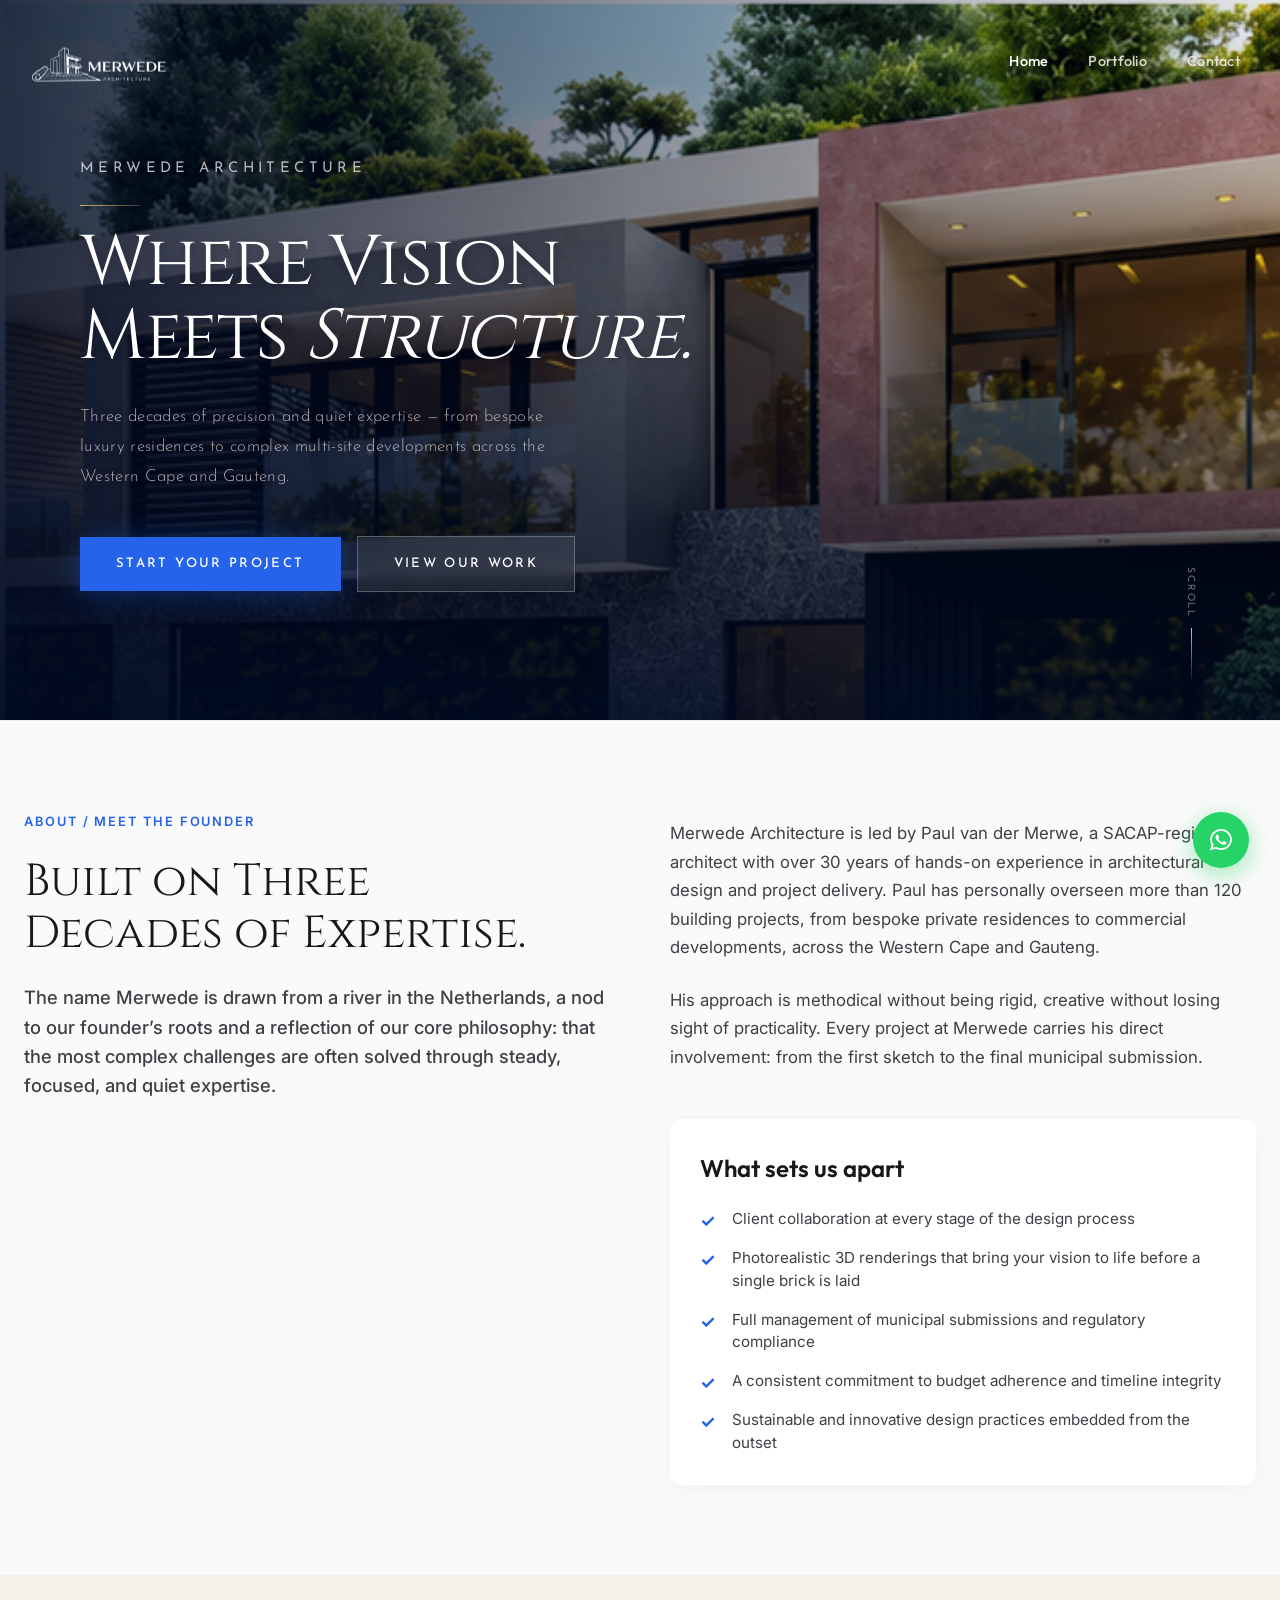
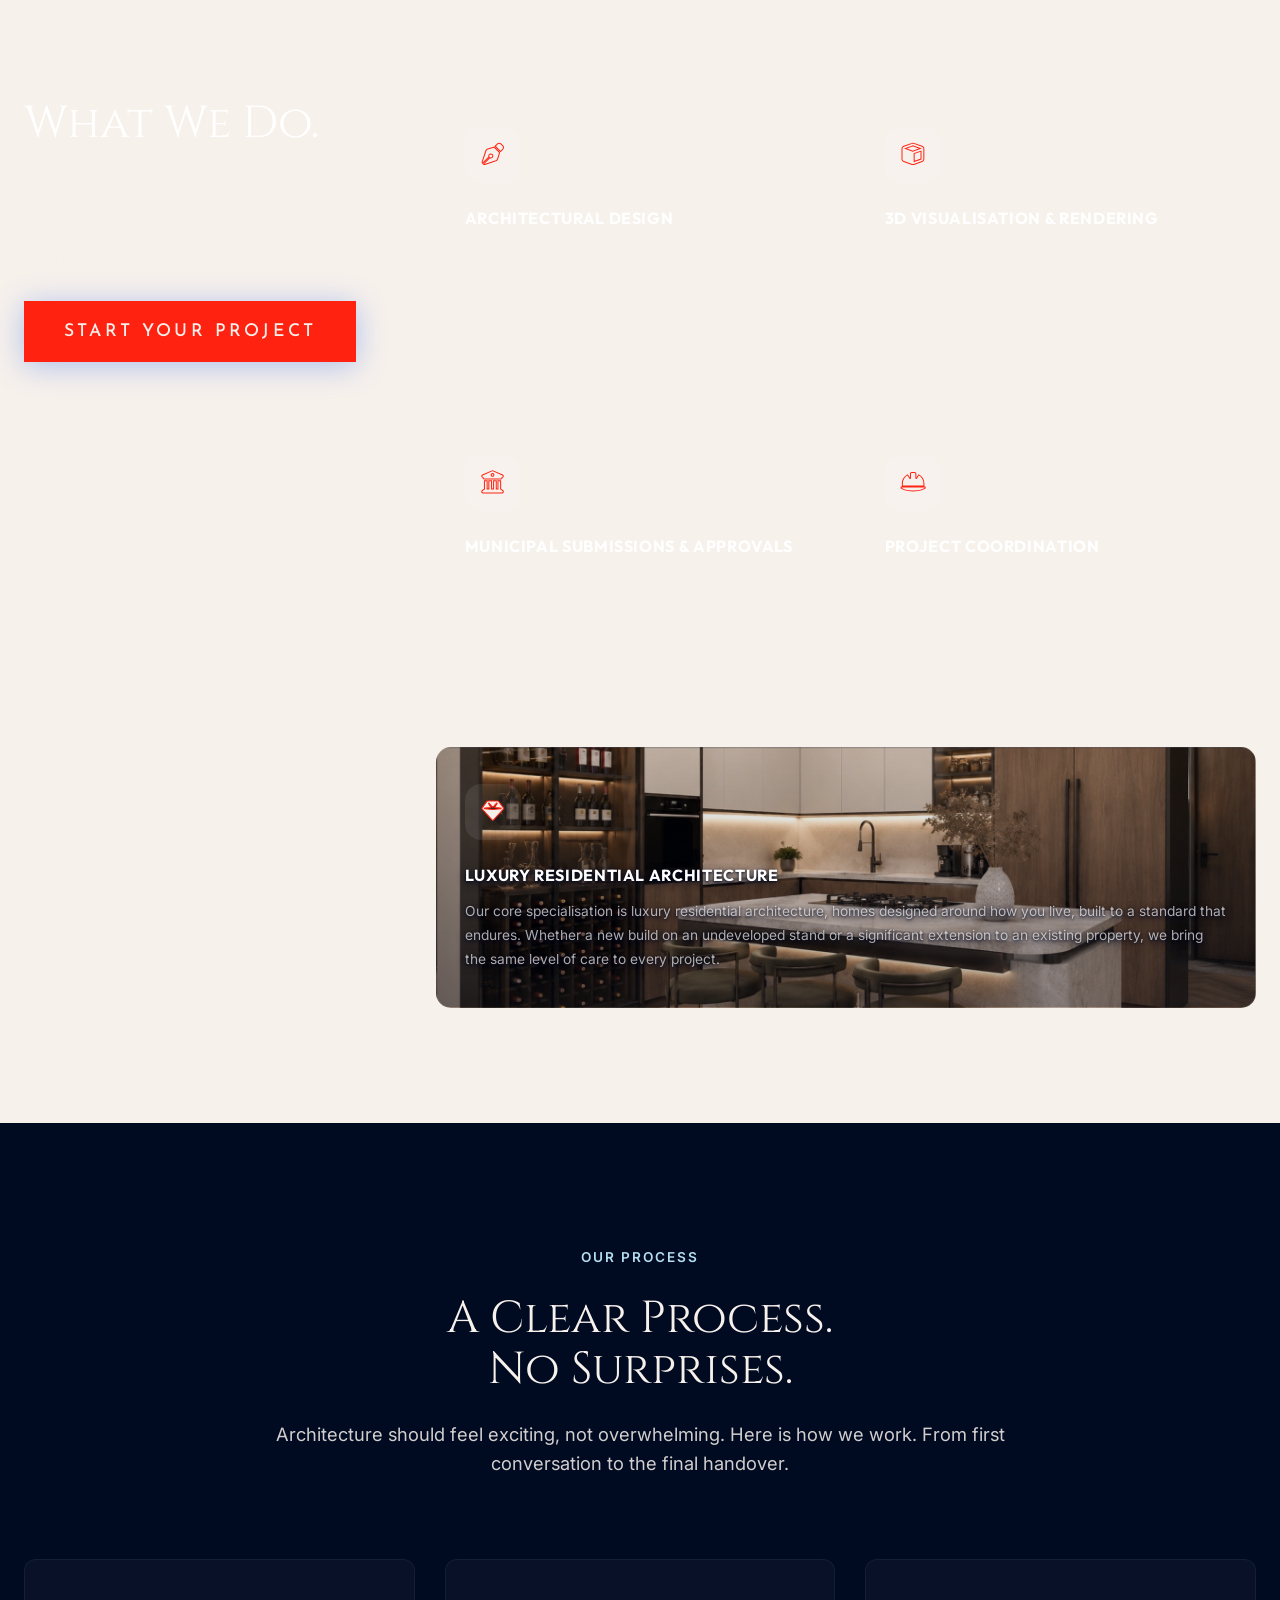
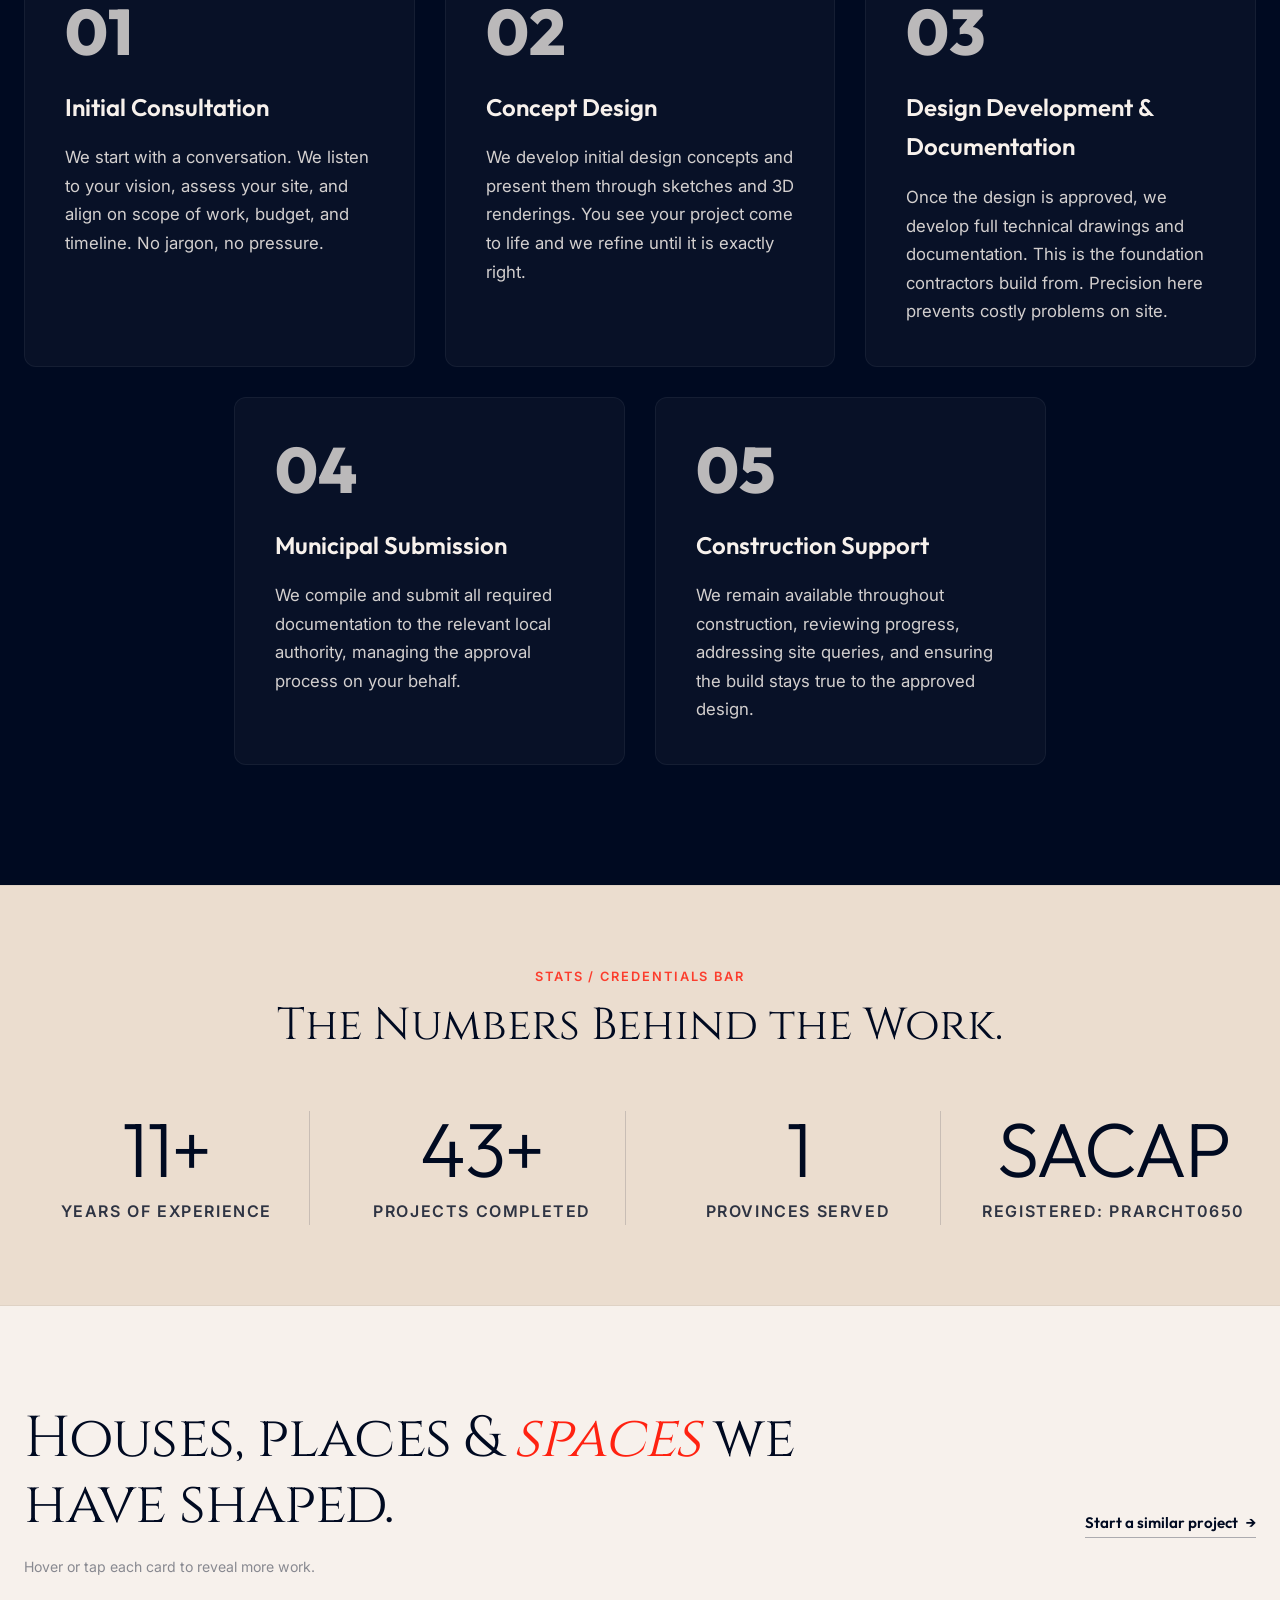
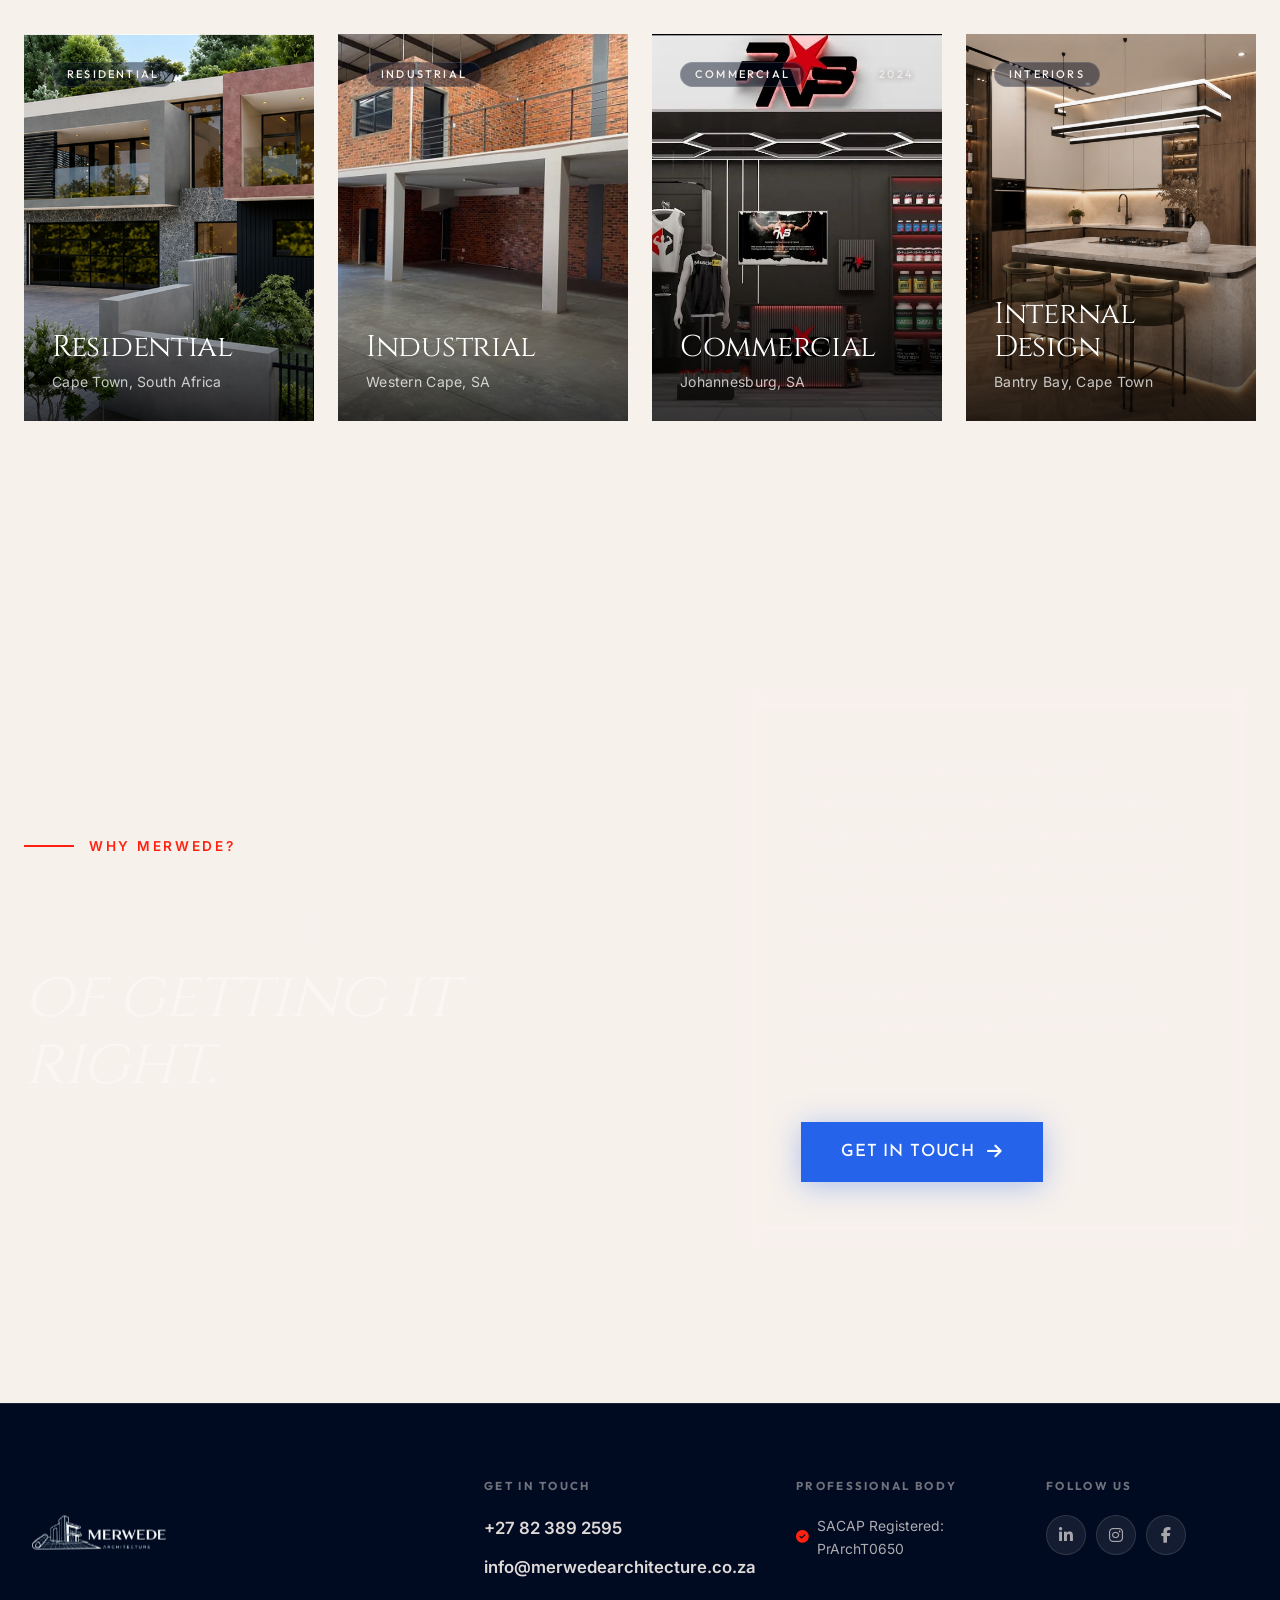
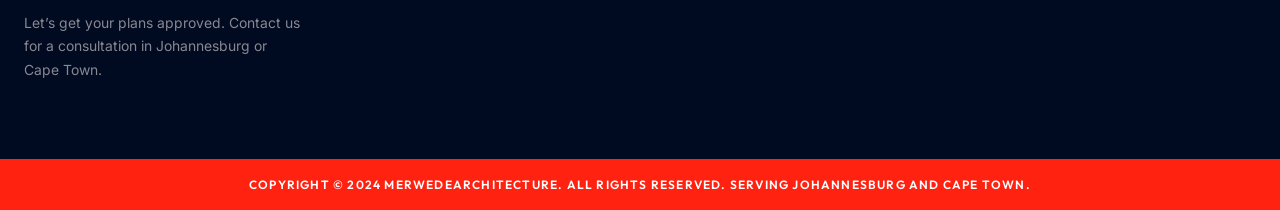
==== commit 86b96c7e: "Add Google Ads tag AW-17855678929 to all HTML pages" ====
--- a/index.html
+++ b/index.html
@@ -432,14 +432,15 @@
   <script>
     // Defer ALL tracking scripts until browser is idle, preventing TBT impact
     function loadTrackingScripts() {
-      // Google Analytics
+      // Google Tag (Google Ads & Google Analytics)
       var gs = document.createElement('script');
       gs.async = true;
-      gs.src = 'https://www.googletagmanager.com/gtag/js?id=G-8H4WT26PH3';
+      gs.src = 'https://www.googletagmanager.com/gtag/js?id=AW-17855678929';
       document.head.appendChild(gs);
       window.dataLayer = window.dataLayer || [];
       function gtag() { dataLayer.push(arguments); }
       gtag('js', new Date());
+      gtag('config', 'AW-17855678929');
       gtag('config', 'G-8H4WT26PH3');
 
       // Microsoft Clarity
--- a/styles.css
+++ b/styles.css
@@ -564,6 +564,9 @@
 .services-layout  {
   grid-template-columns:1fr;
   gap:36px;
+}
+.services-info  {
+  position:static;
 }
 }
 .portfolio  {
--- a/styles.css
+++ b/styles.css
@@ -564,6 +564,9 @@
 .services-layout  {
   grid-template-columns:1fr;
   gap:36px;
+}
+.services-info  {
+  position:static;
 }
 }
 .portfolio  {
